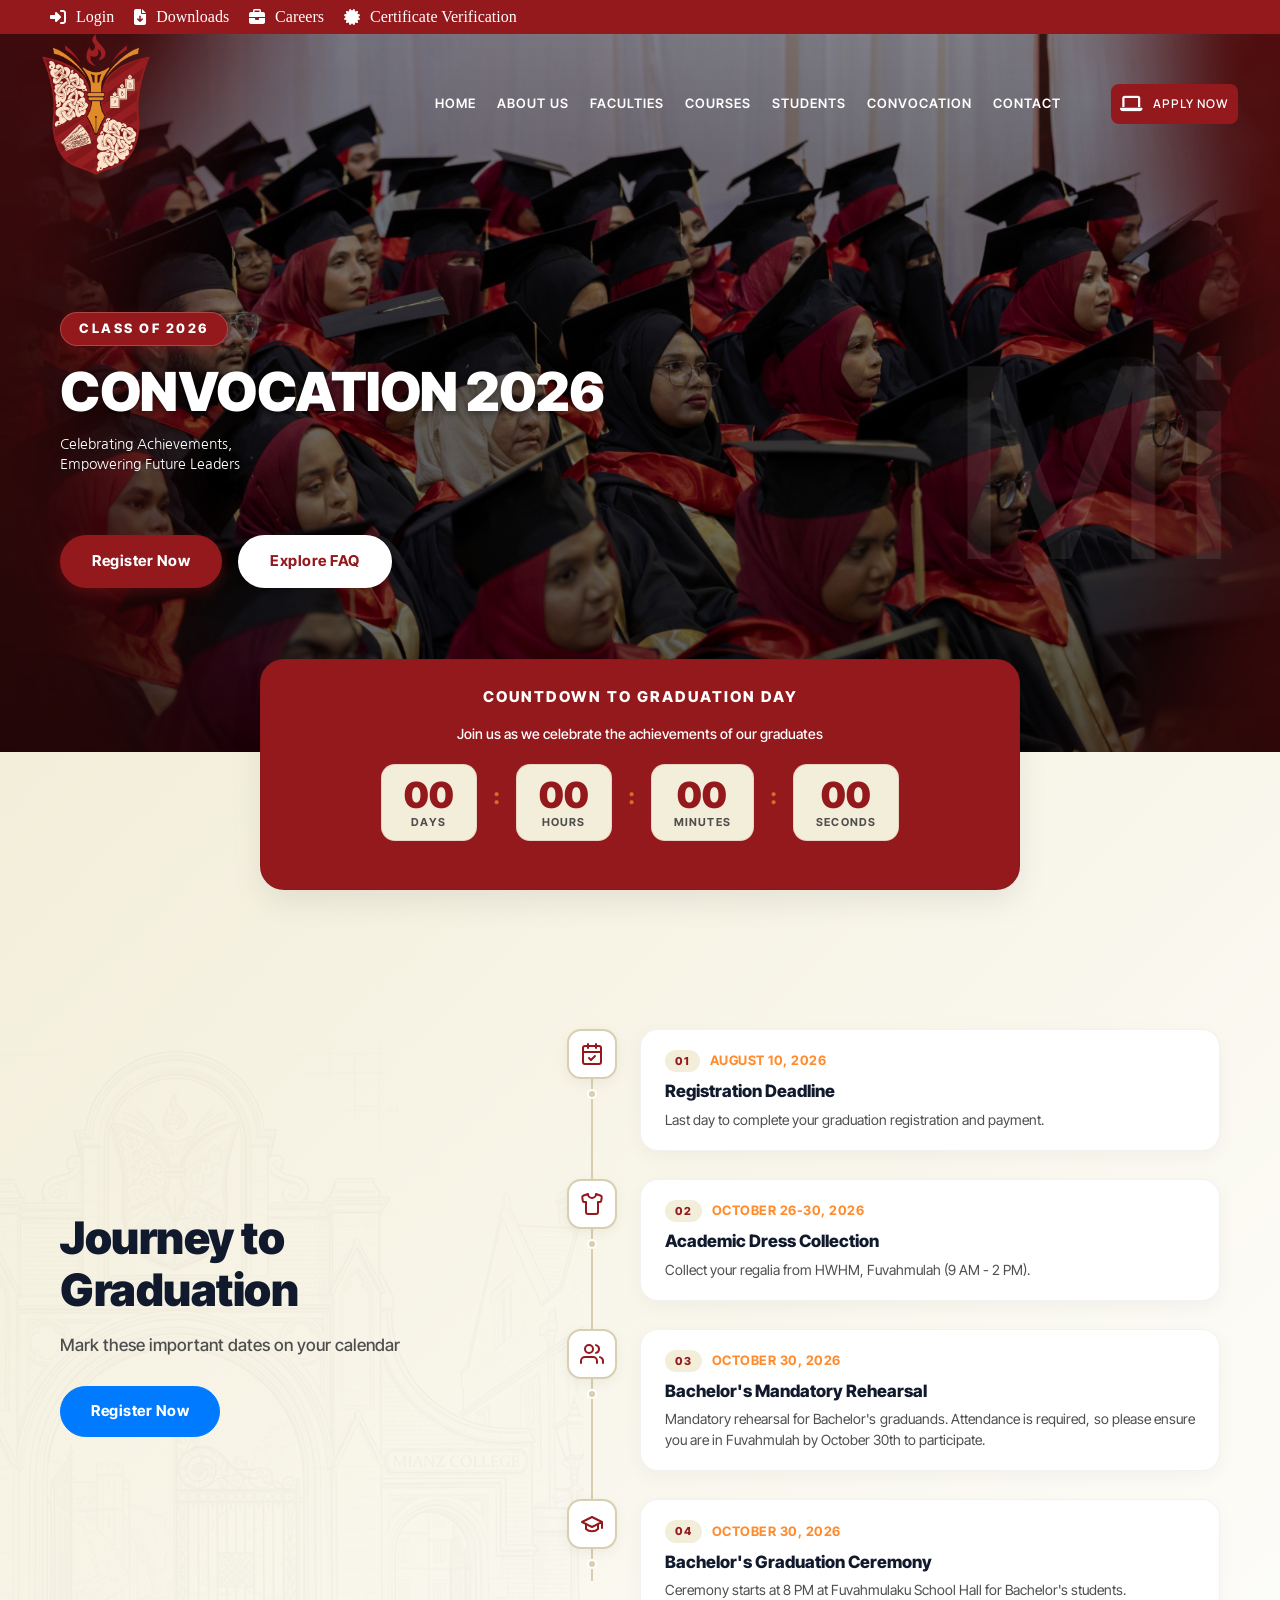
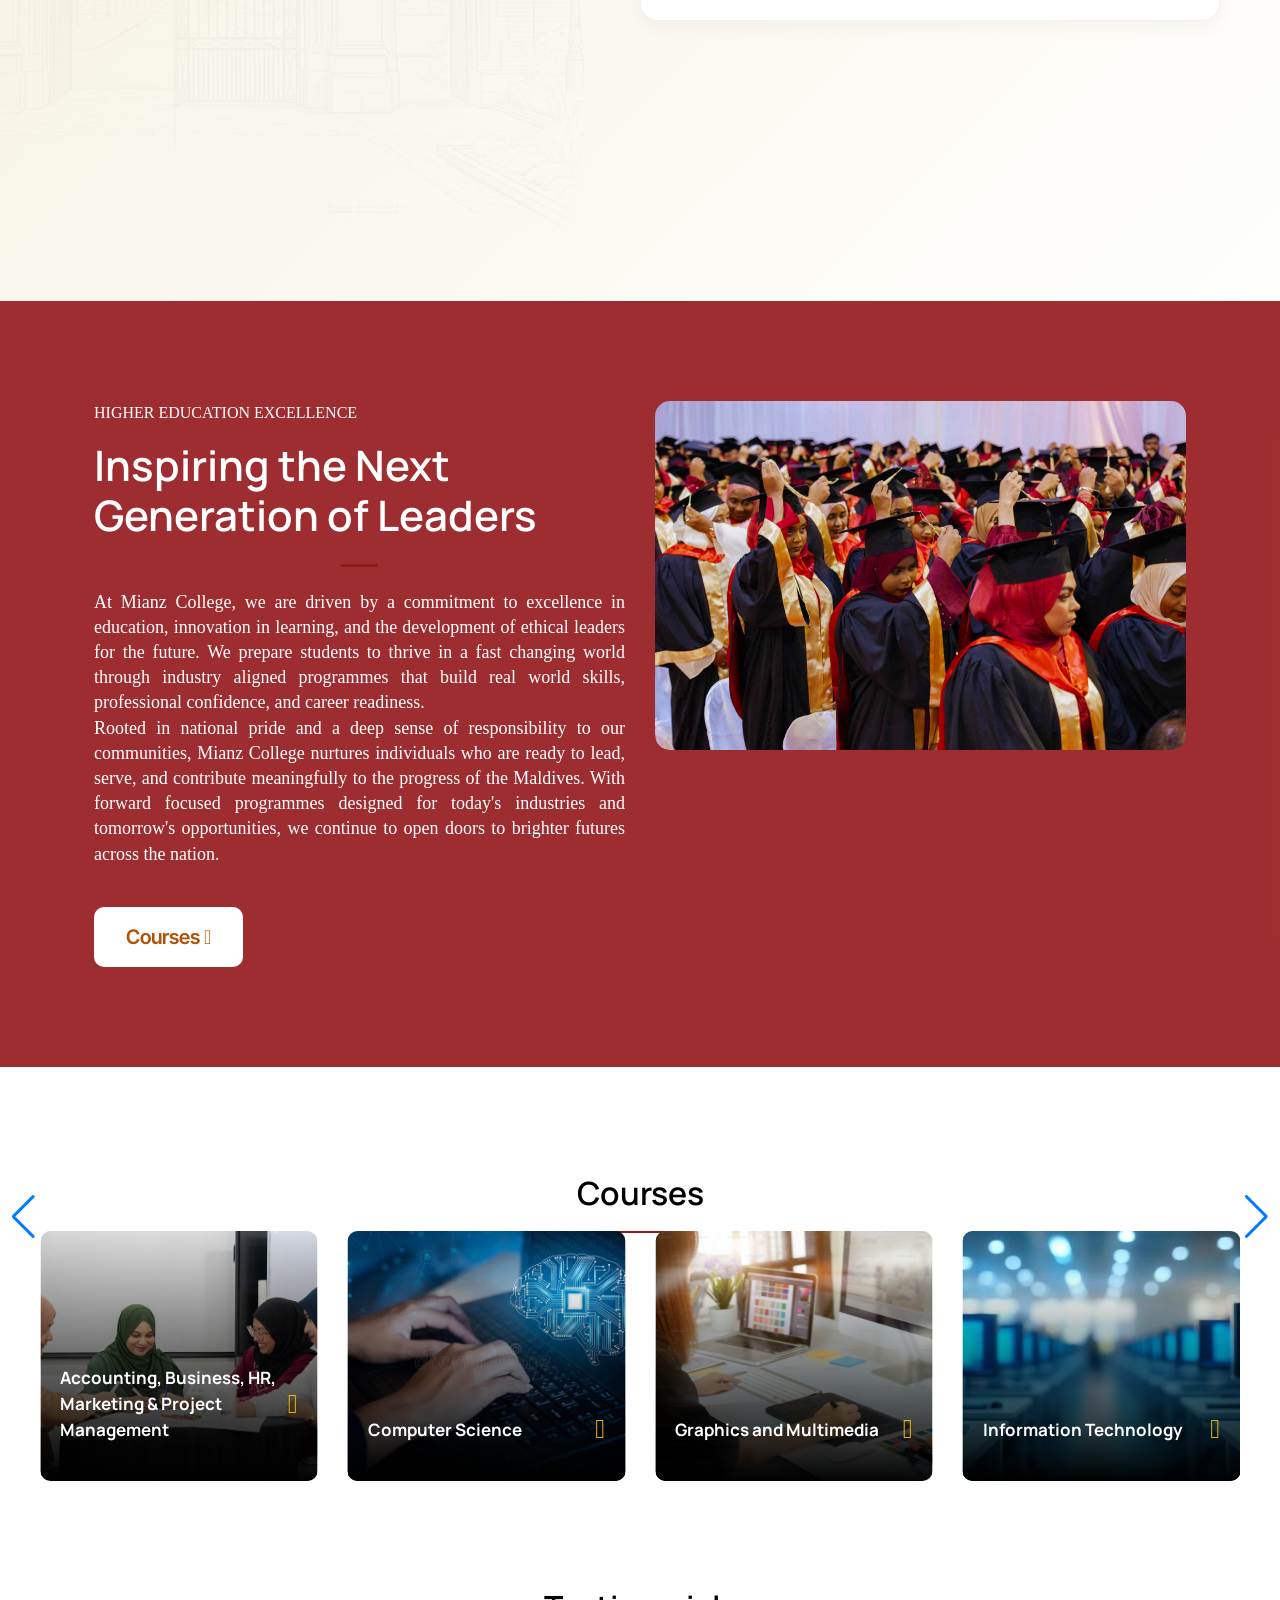
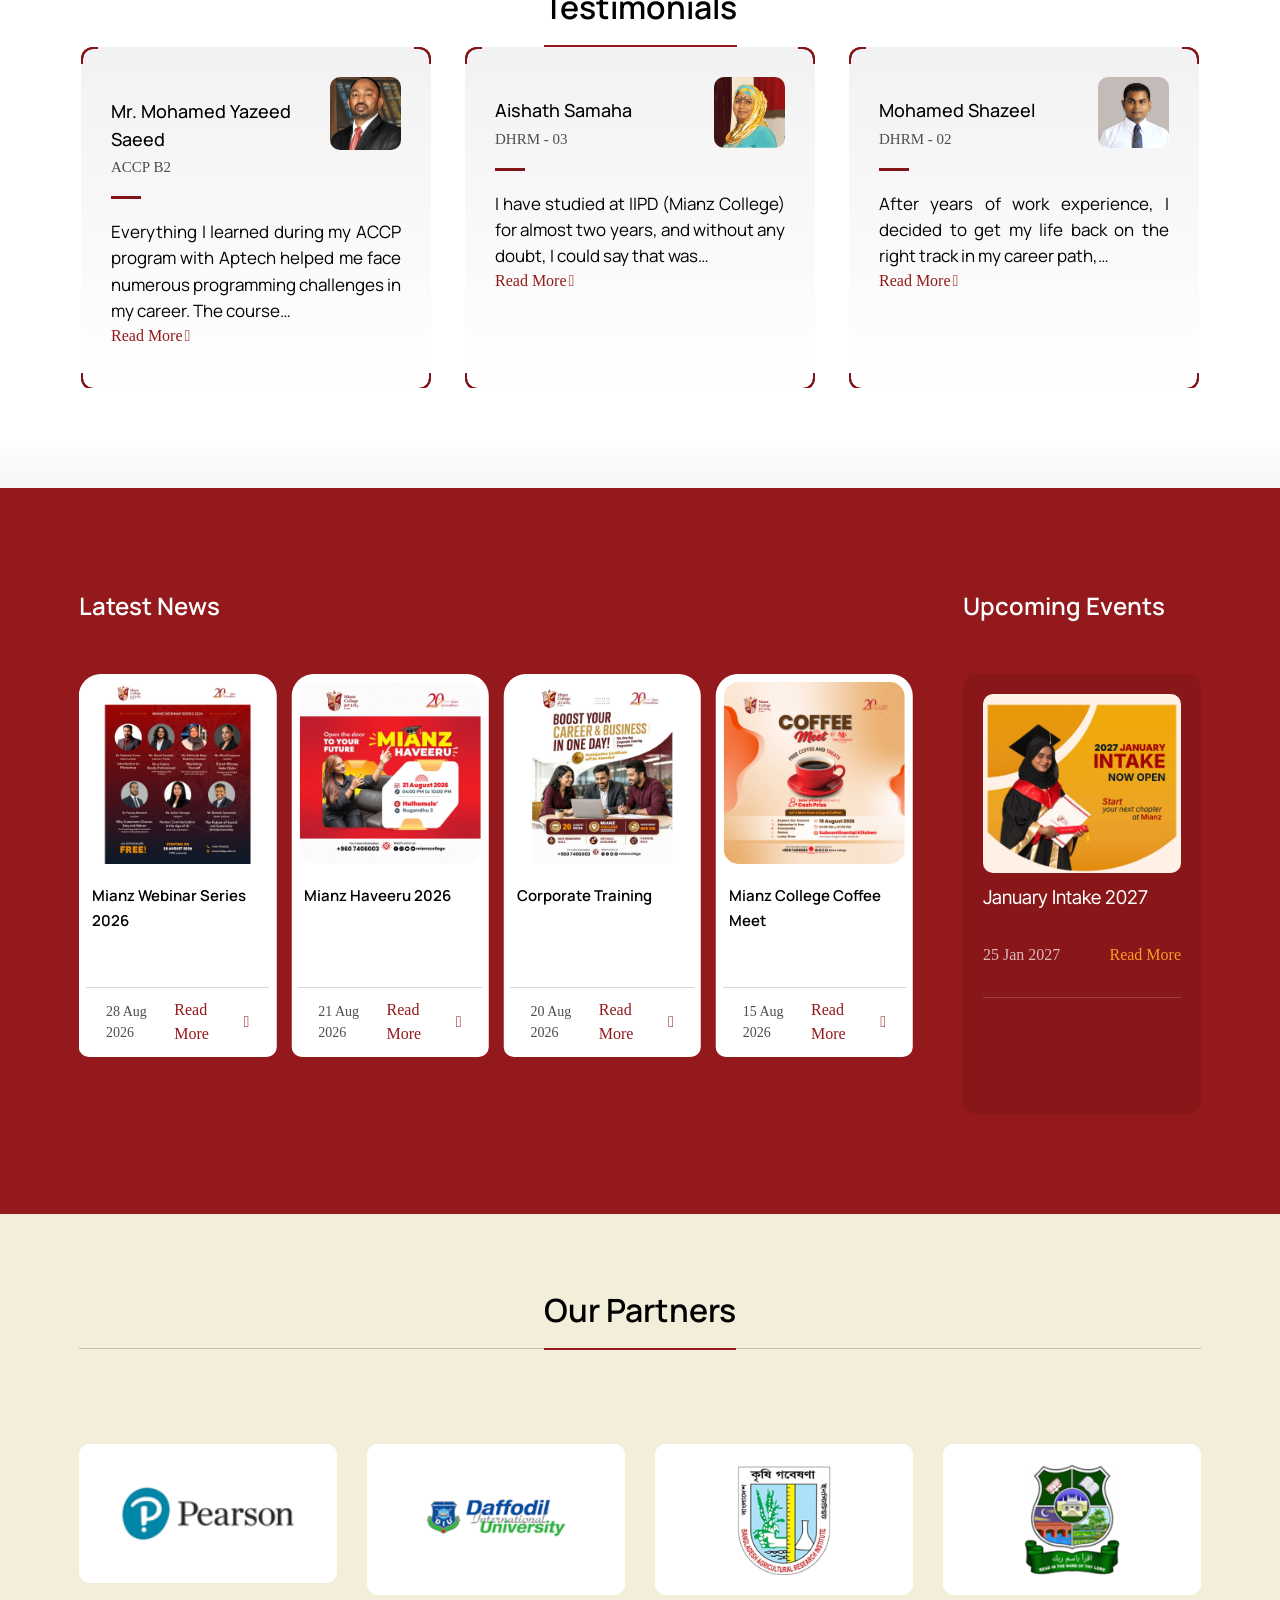
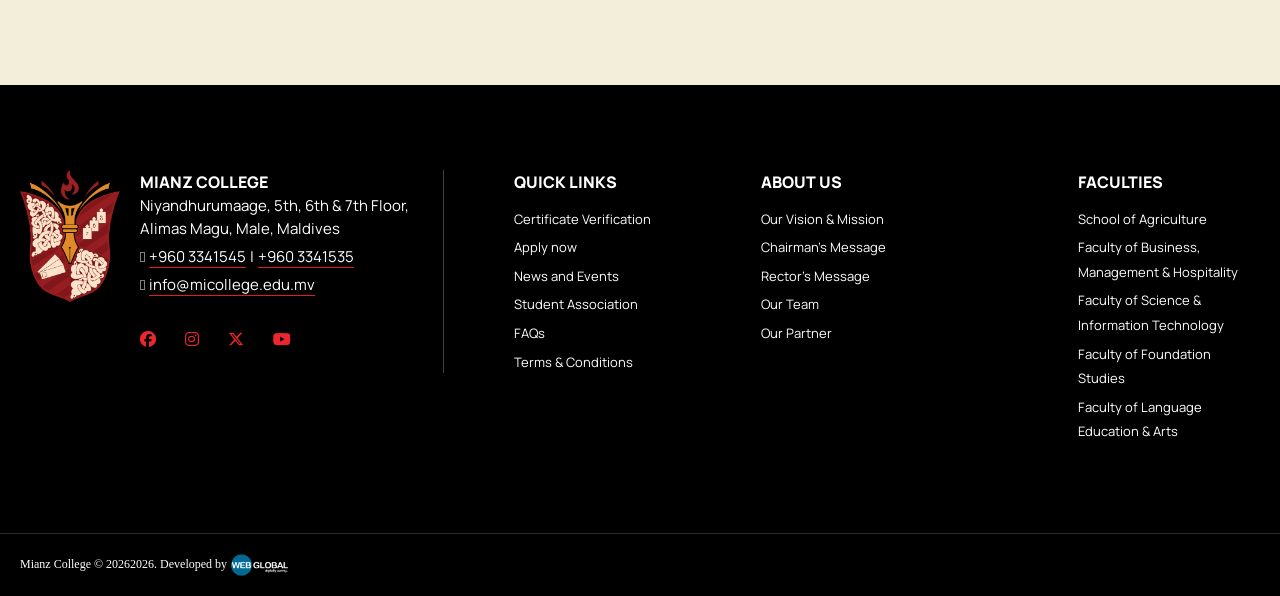
==== convocation.html @ e7e56a03 "Initial commit with convocation page and assets" ====
<!DOCTYPE html>
<html lang="en" dir="ltr">

<head>
  <meta http-equiv="Content-Type" content="text/html; charset=UTF-8">

  <meta http-equiv="X-UA-Compatible" content="IE=edge,chrome=1">
  <meta name="viewport" content="initial-scale = 1.0, user-scalable = no">
  <meta name="apple-mobile-web-app-capable" content="yes">
  <meta name="description"
    content="MI College, formerly IIPD, began in 2006 and has grown into a leading institution with 17 branches, 2500+ students, and international preschool operations.">

  <meta name="keywords"
    content="MI College, Mianz International College, IIPD, Maldives education, professional development, higher education, preschools, IPC curriculum">
  <meta name="author" content="Mianz International College">

  <meta property="og:title" content="MI College - Inspiring Excellence">

  <meta property="og:type" content="website">
  <meta property="og:url" content="">
  <meta property="og:image" content="https://mianzcollege.edu.mv/en/assets/images/Icon.png">
  <meta property="og:description"
    content="MI College, formerly known as IIPD, embarked on its journey on July 20, 2006, with the motto | Inspiring Excellence.">
  <title>Mianz College – Inspiring Excellence Since 2006</title>


  <link rel="shortcut icon" href="https://mianzcollege.edu.mv/en/assets/images/tab_icon.png" type="image/x-icon">
  <link rel="icon" href="https://mianzcollege.edu.mv/en/assets/images/tab_icon.png" type="image/x-icon">

  <link rel="stylesheet" href="assets/css/bootstrap.min.css">
  <link rel="stylesheet" href="assets/css/jquery.fancybox.min.css">
  <link rel="stylesheet" href="assets/css/swiper-bundle.min.css">
  <link rel="stylesheet" href="assets/css/lgx6ubb.css">
  <link rel="stylesheet" href="assets/css/styles.css" type="text/css">
  <link rel="stylesheet" href="assets/css/style.css" type="text/css">
  <link rel="stylesheet" href="assets/css/animate.min.css">
  <link rel="stylesheet" href="assets/css/swiper-bundle-1.min.css">
  <link rel="stylesheet" href="assets/css/all.min.css">
  <link rel="stylesheet" href="assets/css/font-awesome.min.css">
  <link rel="stylesheet" href="assets/css/locomotive-scroll.min.css">


  <link rel="stylesheet" type="text/css" href="assets/css/phosphor.css">
  <link rel="stylesheet" type="text/css" href="assets/css/phosphor-fill.css">
  <link rel="stylesheet" href="assets/css/convocation-slider.css">
  <style></style>
</head>


<body cz-shortcut-listen="true" class="convocation-page">

  <div class="main">


    <div class="mobile-menu">
      <div class="container-mob-prt">
        <div class="wrpmn">
          <div class="logomen">
            <img src="assets/img/Logo.png" alt=" Mianz College">
          </div>


          <div class="close-items"><i class="ph ph-x"></i></div>

          <div class="wrpall-cg">
            <ul class="mob-main_nav_menu">

              <!-- Home -->
              <li class="mob-list_nav_menu">
                <a href="https://mianzcollege.edu.mv/en/" class="mob-list_nav_a">Home</a>
              </li>

              <!-- About Us -->
              <li class="mob-list_nav_menu has-dropdown">
                <a href="https://mianzcollege.edu.mv/en/#" class="mob-list_nav_a">About Us <span
                    class="arrow">+</span></a>
                <ul class="mob-submenu">
                  <li><a href="https://mianzcollege.edu.mv/en/vison-mission">Our Vision &amp; Mission</a></li>
                  <li><a href="https://mianzcollege.edu.mv/en/chairman-message">Chairman's Message</a></li>
                  <li><a href="https://mianzcollege.edu.mv/en/rector-message">Rector's Message</a></li>
                  <li><a href="https://mianzcollege.edu.mv/en/teams">Our Team</a></li>
                  <li><a href="https://mianzcollege.edu.mv/en/our-partners">Our Partners</a></li>
                  <!--<li><a href="https://mianzcollege.edu.mv/en/expansion">Expansions</a></li>-->
                </ul>
              </li>

              <!-- Faculties -->
              <li class="mob-list_nav_menu has-dropdown">
                <a href="https://mianzcollege.edu.mv/en/#" class="mob-list_nav_a">Faculties <span
                    class="arrow">+</span></a>

                <ul class="mob-submenu">

                  <li>
                    <a href="https://mianzcollege.edu.mv/en/faculty/faculty-of-business-management-hospitality">
                      Faculty of Business, Management &amp; Hospitality </a>
                  </li>
                  <li>
                    <a href="https://mianzcollege.edu.mv/en/faculty/faculty-of-science-information-technology">
                      Faculty of Science &amp; Information Technology </a>
                  </li>
                  <li>
                    <a href="https://mianzcollege.edu.mv/en/faculty/faculty-of-foundation-studies">
                      Faculty of Foundation Studies </a>
                  </li>
                  <li>
                    <a href="https://mianzcollege.edu.mv/en/faculty/faculty-of-language-education-arts">
                      Faculty of Language Education &amp; Arts </a>
                  </li>
                  <li><a href="https://mianzcollege.edu.mv/en/school-of-agriculture">School of Agriculture</a></li>
                </ul>
              </li>

              <!-- Courses -->
              <li class="mob-list_nav_menu has-dropdown">
                <a href="https://mianzcollege.edu.mv/en/#" class="mob-list_nav_a">Courses <span
                    class="arrow">+</span></a>
                <ul class="mob-submenu">
                  <li>
                    <a href="https://mianzcollege.edu.mv/en/course/upp-foundation">
                      UPP &amp; Foundation </a>
                  </li>
                  <li>
                    <a href="https://mianzcollege.edu.mv/en/course/accounting-business-hr-marketing-project">
                      Accounting, Business, HR, Marketing &amp; Project Management </a>
                  </li>
                  <li>
                    <a href="https://mianzcollege.edu.mv/en/course/computer-science">
                      Computer Science </a>
                  </li>
                  <li>
                    <a href="https://mianzcollege.edu.mv/en/course/graphics-and-multimedia">
                      Graphics and Multimedia </a>
                  </li>
                  <li>
                    <a href="https://mianzcollege.edu.mv/en/course/information-technology">
                      Information Technology </a>
                  </li>
                  <li>
                    <a href="https://mianzcollege.edu.mv/en/course/robotics-automation">
                      Robotics &amp; Automation </a>
                  </li>
                  <li>
                    <a href="https://mianzcollege.edu.mv/en/course/dhivehi-beysverikan">
                      Dhivehi Beysverikan </a>
                  </li>
                  <li>
                    <a href="https://mianzcollege.edu.mv/en/course/agriculture">
                      Agriculture </a>
                  </li>
                  <li>
                    <a href="https://mianzcollege.edu.mv/en/course/teaching-and-education">
                      Teaching and Education </a>
                  </li>
                  <li>
                    <a href="https://mianzcollege.edu.mv/en/course/special-education-needs">
                      Special Education Needs </a>
                  </li>
                  <li>
                    <a href="https://mianzcollege.edu.mv/en/course/early-childhood-education">
                      Early Childhood Education </a>
                  </li>
                  <li>
                    <a href="https://mianzcollege.edu.mv/en/course/public-administration">
                      Public Administration </a>
                  </li>
                </ul>
              </li>

              <!-- Students -->
              <li class="mob-list_nav_menu has-dropdown">
                <a href="https://mianzcollege.edu.mv/en/#" class="mob-list_nav_a">Students <span
                    class="arrow">+</span></a>
                <ul class="mob-submenu">
                  <li><a href="https://mianzcollege.edu.mv/en/students-association">Student Association</a></li>
                  <li><a href="https://mianzcollege.edu.mv/en/testimonials">Testimonials</a></li>
                  <li><a href="https://mianzcollege.edu.mv/en/Terms-and-conditions">Terms &amp; Conditions</a></li>
                  <li><a href="https://mianzcollege.edu.mv/en/faqs">FAQs</a></li>
                </ul>
              </li>

              <!-- Convocation -->
              <li class="mob-list_nav_menu has-dropdown">
                <a href="https://mianzcollege.edu.mv/en/#" class="mob-list_nav_a">Convocation <span
                    class="arrow">+</span></a>
                <ul class="mob-submenu">
                  <li>
                    <a href="https://mianzcollege.edu.mv/en/convocations">
                      Convocation 2026 </a>
                  </li>
                  <!--<li>-->
                  <!--  <a target="_blank" href="https://ss.mianz.college/web/signup?_gl=1%2A2idlq%2A_gcl_au%2AMTA3NjQyNzE4MS4xNzY0MjQ5MDIz%2A_ga%2AM">-->
                  <!--    Application Form-->
                  <!--  </a>-->
                  <!--</li>-->
                </ul>
              </li>

              <!-- School of Agriculture -->
              <!--<li class="mob-list_nav_menu">-->
              <!--  <a href="https://mianzcollege.edu.mv/en/school-of-agriculture" class="mob-list_nav_a">-->
              <!--    School of Agriculture-->
              <!--  </a>-->
              <!--</li>-->

              <!-- Contact -->
              <li class="mob-list_nav_menu has-dropdown">
                <a href="https://mianzcollege.edu.mv/en/#" class="mob-list_nav_a">Contact <span
                    class="arrow">+</span></a>
                <ul class="mob-submenu">
                  <li><a href="https://mianzcollege.edu.mv/en/contactus">Head Office</a></li>
                  <li><a href="https://mianzcollege.edu.mv/en/our-branches">Our Branches</a></li>
                </ul>
              </li>

            </ul>
          </div>

        </div>
      </div>
    </div>



    <div class="scroll-wrapper" data-scroll-section="">

      <header>
        <div class="heighox"></div>

        <div class="container-port-xlxx">
          <div class="headertop">
            <div class="bxtpheader container-port-xlx">
              <ul class="topmenu">


                <!--<li class="submenuwrap">-->
                <!--    <a href="#"><i class="fas fa-video"></i>Virtual Campus</a>-->
                <!--</li>-->

                <li class="submenuwrap">
                  <a href="https://mianzcollege.edu.mv/en/#"><i class="fas fa-sign-in-alt"></i>Login</a>
                  <ul class="submenu">
                    <li><a href="https://ss.mianz.college/web/login">Smart School</a></li>
                    <li><a
                        href="https://moodle.micollege.edu.mv/login/index.php?_gl=1*1ultny5*_gcl_au*MTA3NjQyNzE4MS4xNzY0MjQ5MDIz*_ga*MTA0MzIwODE1MS4xNzY0MjQ5MDIz*_ga_G4T8NPR93V*czE3NjYzODE2NjgkbzYxJGcwJHQxNzY2MzgzMjIwJGo2MCRsMCRoMA..">LMS</a>
                    </li>
                    <li><a href="https://portal.research4life.org/">E-library</a></li>
                    <li><a href="https://michr.bizaxl.asia/">HRMS</a></li>
                  </ul>
                </li>

                <li class="submenuwrap">
                  <a href="https://mianzcollege.edu.mv/en/#"><i class="fas fa-file-download"></i>Downloads</a>
                  <ul class="submenu">
                    <li><a href="https://mianzcollege.edu.mv/en/downloads/Forms">Forms</a></li>
                    <li><a href="https://mianzcollege.edu.mv/en/downloads/Policies">Policies &amp; Circular</a></li>
                  </ul>
                </li>

                <li><a href="https://mianzcollege.edu.mv/en/careers"><i class="fas fa-briefcase"></i>Careers</a></li>
                <!--<li><a href="https://mianzcollege.edu.mv/en/news_events"><i class="fas fa-bullhorn"></i>News &amp; Events</a></li>-->
                <li><a href="https://ss.mianz.college/certificate/verify" target="_blank"><i
                      class="fas fa-certificate"></i>Certificate&nbsp;Verification</a></li>
              </ul>


              <div class="marqeeslide">
                <div class="marquee">
                  <div class="marquee-content">
                    <p>January 2027 Intake — Applications Now Open</p>
                    <p>Welcome to Mianz College!</p>


                  </div>
                </div>
              </div>



              <div class="social_link_panel">
                <!--<ul>-->
                <!--    <li><a href="https://www.facebook.com/MI CollagePhysiotherapySportsFitnessStudio" target="_blank;"><i class="fa-brands fa-facebook-f" aria-hidden="true"></i></a></li>-->
                <!--    <li><a href="https://www.instagram.com/MI Collage.physiotherapy/?igshid=YmMyMTA2M2Y=" target="_blank;"><i class="fa-brands fa-instagram" aria-hidden="true"></i></a></li>-->
                <!--    <li><a href="https://api.whatsapp.com/send?phone=918921639779" target="_blank;"><i class="fa-brands fa-whatsapp" aria-hidden="true"></i></a></li>-->
                <!--    <li><a href="https://g.co/kgs/9Yh2jN" target="_blank;"><i class="fa-brands fa-google" aria-hidden="true"></i></a></li>-->
                <!--</ul>-->
              </div>

            </div>
          </div>
          <div class="header_container container-port-xlx">
            <div class="header_flex">

              <div class="logo">
                <a href="https://mianzcollege.edu.mv/en/">

                  <img src="assets/img/Logo.png" alt=" Mianz College">

                </a>
              </div>

              <div class="navigation_lists">
                <div class="wrpflx">

                  <ul class="main_nav_menu">

                    <li class="list_nav_menu">
                      <a href="https://mianzcollege.edu.mv/en/" class="list_nav_a" title="Home">Home</a>
                    </li>

                    <li class="drpbp list_nav_menu">
                      <a href="https://mianzcollege.edu.mv/en/about-us" class="list_nav_a" title="About Us">About Us</a>
                      <div class="submenuox">
                        <ul class="dropdown_menu_sub">
                          <li><i class="ph ph-caret-double-right"></i><a
                              href="https://mianzcollege.edu.mv/en/vison-mission">Our Vision &amp; Mission</a></li>
                          <li><i class="ph ph-caret-double-right"></i><a
                              href="https://mianzcollege.edu.mv/en/chairman-message">Chairman's Message</a></li>
                          <li><i class="ph ph-caret-double-right"></i><a
                              href="https://mianzcollege.edu.mv/en/rector-message">Rector's Message</a></li>
                          <li><i class="ph ph-caret-double-right"></i><a href="https://mianzcollege.edu.mv/en/teams">Our
                              Team</a></li>
                          <li><i class="ph ph-caret-double-right"></i><a
                              href="https://mianzcollege.edu.mv/en/our-partners">Our Partners</a></li>
                          <!--<li><i class="ph ph-caret-double-right"></i><a href="https://mianzcollege.edu.mv/en/expansion">Expansions</a></li>-->
                        </ul>
                      </div>
                    </li>


                    <li class="drpbp list_nav_menu">
                      <a href="https://mianzcollege.edu.mv/en/#" class="list_nav_a" title="Departments">Faculties</a>
                      <div class="submenuox">
                        <ul class="dropdown_menu_sub">



                          <li>
                            <i class="ph ph-caret-double-right"></i>
                            <a href="https://mianzcollege.edu.mv/en/faculty/faculty-of-business-management-hospitality">
                              Faculty of Business, Management &amp; Hospitality </a>
                          </li>
                          <li>
                            <i class="ph ph-caret-double-right"></i>
                            <a href="https://mianzcollege.edu.mv/en/faculty/faculty-of-science-information-technology">
                              Faculty of Science &amp; Information Technology </a>
                          </li>
                          <li>
                            <i class="ph ph-caret-double-right"></i>
                            <a href="https://mianzcollege.edu.mv/en/faculty/faculty-of-foundation-studies">
                              Faculty of Foundation Studies </a>
                          </li>
                          <li>
                            <i class="ph ph-caret-double-right"></i>
                            <a href="https://mianzcollege.edu.mv/en/faculty/faculty-of-language-education-arts">
                              Faculty of Language Education &amp; Arts </a>
                          </li>
                          <li><i class="ph ph-caret-double-right"></i><a
                              href="https://mianzcollege.edu.mv/en/school-of-agriculture">School of Agriculture</a></li>

                        </ul>
                      </div>
                    </li>
                    <li class="drpbp list_nav_menu">
                      <a href="https://mianzcollege.edu.mv/en/#" class="list_nav_a" title="Courses">Courses</a>
                      <div class="submenuox">
                        <ul class="dropdown_menu_sub">
                          <li><i class="ph ph-caret-double-right"></i><a
                              href="https://mianzcollege.edu.mv/en/course/upp-foundation"> UPP &amp; Foundation</a></li>
                          <li><i class="ph ph-caret-double-right"></i><a
                              href="https://mianzcollege.edu.mv/en/course/accounting-business-hr-marketing-project">
                              Accounting, Business, HR, Marketing &amp; Project Management</a></li>
                          <li><i class="ph ph-caret-double-right"></i><a
                              href="https://mianzcollege.edu.mv/en/course/computer-science"> Computer Science</a></li>
                          <li><i class="ph ph-caret-double-right"></i><a
                              href="https://mianzcollege.edu.mv/en/course/graphics-and-multimedia"> Graphics and
                              Multimedia</a></li>
                          <li><i class="ph ph-caret-double-right"></i><a
                              href="https://mianzcollege.edu.mv/en/course/information-technology"> Information
                              Technology</a></li>
                          <li><i class="ph ph-caret-double-right"></i><a
                              href="https://mianzcollege.edu.mv/en/course/robotics-automation"> Robotics &amp;
                              Automation</a></li>
                          <li><i class="ph ph-caret-double-right"></i><a
                              href="https://mianzcollege.edu.mv/en/course/dhivehi-beysverikan"> Dhivehi Beysverikan</a>
                          </li>
                          <li><i class="ph ph-caret-double-right"></i><a
                              href="https://mianzcollege.edu.mv/en/course/agriculture"> Agriculture</a></li>
                          <li><i class="ph ph-caret-double-right"></i><a
                              href="https://mianzcollege.edu.mv/en/course/teaching-and-education"> Teaching and
                              Education</a></li>
                          <li><i class="ph ph-caret-double-right"></i><a
                              href="https://mianzcollege.edu.mv/en/course/special-education-needs"> Special Education
                              Needs</a></li>
                          <li><i class="ph ph-caret-double-right"></i><a
                              href="https://mianzcollege.edu.mv/en/course/early-childhood-education"> Early Childhood
                              Education</a></li>
                          <li><i class="ph ph-caret-double-right"></i><a
                              href="https://mianzcollege.edu.mv/en/course/public-administration"> Public
                              Administration</a></li>
                        </ul>
                      </div>
                    </li>

                    <li class="drpbp list_nav_menu">
                      <a href="https://mianzcollege.edu.mv/en/#" class="list_nav_a" title="Students">Students</a>
                      <div class="submenuox">
                        <ul class="dropdown_menu_sub">
                          <li><i class="ph ph-caret-double-right"></i><a
                              href="https://mianzcollege.edu.mv/en/students-association">Student Association</a></li>
                          <li><i class="ph ph-caret-double-right"></i><a
                              href="https://mianzcollege.edu.mv/en/testimonials">Testimonials</a></li>
                          <li><i class="ph ph-caret-double-right"></i><a
                              href="https://mianzcollege.edu.mv/en/Terms-and-conditions">Terms &amp; Conditions</a></li>
                          <li><i class="ph ph-caret-double-right"></i><a
                              href="https://mianzcollege.edu.mv/en/faqs">FAQs</a></li>
                        </ul>
                      </div>
                    </li>

                    <li class="drpbp list_nav_menu">
                      <a href="https://mianzcollege.edu.mv/en/#" class="list_nav_a" title="Convocation">Convocation</a>
                      <div class="submenuox">
                        <ul class="dropdown_menu_sub">
                          <li>
                            <i class="ph ph-caret-double-right"></i>
                            <a href="https://mianzcollege.edu.mv/en/convocations">
                              Convocation 2026 </a>
                          </li>
                          <!--
              <li>
                 <i class="ph ph-caret-double-right"></i>
                 <a target="_blank" href="https://ss.mianz.college/web/signup?_gl=1%2A2idlq%2A_gcl_au%2AMTA3NjQyNzE4MS4xNzY0MjQ5MDIz%2A_ga%2AM">
                    Application Form a
                </a>
            </li>
-->
                        </ul>
                      </div>
                    </li>




                    <li class="drpbp list_nav_menu">
                      <a href="https://mianzcollege.edu.mv/en/#" class="list_nav_a" title="Contact">Contact</a>
                      <div class="submenuox">
                        <ul class="dropdown_menu_sub">
                          <li><i class="ph ph-caret-double-right"></i><a
                              href="https://mianzcollege.edu.mv/en/contactus">Head Office</a></li>
                          <li><i class="ph ph-caret-double-right"></i><a
                              href="https://mianzcollege.edu.mv/en/our-branches">Our Branches</a></li>
                        </ul>
                      </div>
                    </li>

                  </ul>


                </div>

                <div class="chat_flex_box">



                  <a target="_blank" href="https://ss.mianz.college/web/signup" class="chat_box">
                    <i class="fas fa-laptop"></i><span>Apply Now</span>
                  </a>






                  <!-- <div class="lang-dropdown" id="langDropdown"> -->
                  <!-- <div class="lang-selected" id="selectedLang">English</div> -->
                  <!--  <div class="lang-options"> -->
                  <!-- <div data-lang="en"><img src="https://mianzcollege.edu.mv/en/assets/images/united-kingdom-flag-icon.png" alt="">English</div> -->
                  <!-- <div data-lang="ml"><img src="https://mianzcollege.edu.mv/en/assets/images/maldives-flag-icon.png" alt="">ދިވެހި</div> -->
                </div>
              </div>

              <div class="ham">
                <span></span>
                <span></span>
                <span></span>
              </div>
            </div>
          </div>

        </div>

      </header>
    </div>

  </div>

  <div class="wrpabd convocation-slider">
    <div class="bx">
      <div class="banner-section-box">
        <div class="bannerbgvid">
          <div
            class="swiper-container swiperbanner swiper-container-fade swiper-container-initialized swiper-container-horizontal swiper-container-pointer-events">
            <div class="swiper-wrapper" id="swiper-wrapper-69d193eca133c5a7" aria-live="off"
              style="transition-duration: 2000ms;">
              <div class="swiper-slide swiper-slide-duplicate swiper-slide-next swiper-slide-duplicate-prev"
                data-swiper-slide-index="2" role="group" aria-label="3 / 3"
                style="width: 1351px; opacity: 1; transform: translate3d(0px, 0px, 0px); transition-duration: 2000ms;">
                <div class="bannersld">
                  <img src="assets/img/e1c4d35588c9e688195f4c26cfcfae52.jpg" alt="Banner Image">
                </div>
              </div>

              <div class="swiper-slide swiper-slide-duplicate-active" data-swiper-slide-index="0" role="group"
                aria-label="1 / 3"
                style="width: 1351px; opacity: 1; transform: translate3d(-1351px, 0px, 0px); transition-duration: 2000ms;">
                <div class="bannersld">
                  <img src="assets/img/b87ff8b3abfb338ca47a2e0cea5fba04.jpg" alt="Banner Image">
                </div>
              </div>
              <div class="swiper-slide" data-swiper-slide-index="1" role="group" aria-label="2 / 3"
                style="width: 1351px; opacity: 1; transform: translate3d(-2702px, 0px, 0px); transition-duration: 2000ms;">
                <div class="bannersld">
                  <img src="assets/img/939104682f14a5bd66e85f9171d57264.jpg" alt="Banner Image">
                </div>
              </div>
              <div class="swiper-slide swiper-slide-prev swiper-slide-duplicate-next" data-swiper-slide-index="2"
                role="group" aria-label="3 / 3"
                style="width: 1351px; opacity: 1; transform: translate3d(-4053px, 0px, 0px); transition-duration: 2000ms;">
                <div class="bannersld">
                  <img src="assets/img/e1c4d35588c9e688195f4c26cfcfae52.jpg" alt="Banner Image">
                </div>
              </div>

              <div class="swiper-slide swiper-slide-duplicate swiper-slide-active" data-swiper-slide-index="0"
                role="group" aria-label="1 / 3"
                style="width: 1351px; opacity: 1; transform: translate3d(-5404px, 0px, 0px); transition-duration: 2000ms;">
                <div class="bannersld">
                  <img src="assets/img/b87ff8b3abfb338ca47a2e0cea5fba04.jpg" alt="Banner Image">
                </div>
              </div>
            </div> <!-- swiper-wrapper -->
            <span class="swiper-notification" aria-live="assertive" aria-atomic="true"></span>
          </div> <!-- swiper-container -->
        </div> <!-- bannerbgvid -->
      </div> <!-- banner-section-box -->

      <div class="capdtbg">
        <div class="container-port-xl">
          <div class="miop">Mi</div>
          <div class="banner-parent">
            <div class="row">
              <div class="col-lg-12 col-md-12 centeral">
                <div class="banner-content-xc">
                  <span class="slider-subheading">CLASS OF 2026</span>
                  <h1 class="slider-title">CONVOCATION 2026</h1>
                  <p class="slider-description">
                    Celebrating Achievements,<br>
                    Empowering Future Leaders
                  </p>
                  <div class="slider-buttons">
                    <a href="#" class="btn btn-primary">Register Now</a>
                    <a href="#" class="btn btn-secondary">Explore FAQ</a>
                  </div>
                </div>
              </div>

            </div> <!-- row -->
          </div> <!-- banner-parent -->
        </div> <!-- container-port-xl -->
      </div> <!-- capdtbg -->

      <div class="field">
        <div class="mouse"></div>
        <span>Scroll</span>
      </div>

    </div> <!-- bx -->
  </div> <!-- wrpabd -->

  <!-- Countdown to Graduation Day Section -->
  <section class="convocation-countdown-section">
    <div class="container-port-xl">
      <div class="convocation-countdown-wrapper">
        <div class="convocation-countdown">
          <h3 class="countdown-heading">COUNTDOWN TO GRADUATION DAY</h3>
          <p class="countdown-description">
            Join us as we celebrate the achievements of our graduates
          </p>

          <div class="countdown-items">
            <div class="countdown-item">
              <span class="countdown-number" id="countdown-days">00</span>
              <span class="countdown-label">DAYS</span>
            </div>
            <div class="countdown-separator">:</div>
            <div class="countdown-item">
              <span class="countdown-number" id="countdown-hours">00</span>
              <span class="countdown-label">HOURS</span>
            </div>
            <div class="countdown-separator">:</div>
            <div class="countdown-item">
              <span class="countdown-number" id="countdown-minutes">00</span>
              <span class="countdown-label">MINUTES</span>
            </div>
            <div class="countdown-separator">:</div>
            <div class="countdown-item">
              <span class="countdown-number" id="countdown-seconds">00</span>
              <span class="countdown-label">SECONDS</span>
            </div>
          </div>

        </div>
      </div>
    </div>
  </section>

  <div class="submain">

    <!-- About Section / Journey to Graduation Timeline -->
    <div class="convocation-about-section">
      <div class="container-port-xl">
        <div class="row align-items-center">
          <!-- Left Side: Vertically Centered Content -->
          <div class="col-lg-5 col-md-12">
            <div class="about-timeline-intro">
              <h2 class="about-timeline-title">Journey to Graduation</h2>
              <p class="about-timeline-desc">Mark these important dates on your calendar</p>
              <div class="about-timeline-cta">
                <a href="#register" class="btn btn-primary">Register Now</a>
              </div>
            </div>
          </div>

          <!-- Right Side: Vertical Timeline -->
          <div class="col-lg-7 col-md-12">
            <div class="convocation-timeline">
              <div class="timeline-track-line"></div>

              <!-- Item 01 -->
              <div class="timeline-item">
                <div class="timeline-node">
                  <div class="timeline-icon-box">
                    <svg class="timeline-svg" viewBox="0 0 24 24" fill="none" stroke="currentColor" stroke-width="2" stroke-linecap="round" stroke-linejoin="round">
                      <rect x="3" y="4" width="18" height="18" rx="2" ry="2"></rect>
                      <line x1="16" y1="2" x2="16" y2="6"></line>
                      <line x1="8" y1="2" x2="8" y2="6"></line>
                      <line x1="3" y1="10" x2="21" y2="10"></line>
                      <polyline points="9 16 11 18 15 14"></polyline>
                    </svg>
                  </div>
                  <div class="timeline-dot"></div>
                </div>
                <div class="timeline-content">
                  <div class="timeline-meta">
                    <span class="timeline-badge">01</span>
                    <span class="timeline-date">August 10, 2026</span>
                  </div>
                  <h3 class="timeline-heading">Registration Deadline</h3>
                  <p class="timeline-text">Last day to complete your graduation registration and payment.</p>
                </div>
              </div>

              <!-- Item 02 -->
              <div class="timeline-item">
                <div class="timeline-node">
                  <div class="timeline-icon-box">
                    <svg class="timeline-svg" viewBox="0 0 24 24" fill="none" stroke="currentColor" stroke-width="2" stroke-linecap="round" stroke-linejoin="round">
                      <path d="M20.38 3.46 16 2a4 4 0 0 1-8 0L3.62 3.46a2 2 0 0 0-1.34 2.23l.58 3.47a1 1 0 0 0 .99.84H6v10c0 1.1.9 2 2 2h8a2 2 0 0 0 2-2V10h2.15a1 1 0 0 0 .99-.84l.58-3.47a2 2 0 0 0-1.34-2.23z"></path>
                    </svg>
                  </div>
                  <div class="timeline-dot"></div>
                </div>
                <div class="timeline-content">
                  <div class="timeline-meta">
                    <span class="timeline-badge">02</span>
                    <span class="timeline-date">October 26-30, 2026</span>
                  </div>
                  <h3 class="timeline-heading">Academic Dress Collection</h3>
                  <p class="timeline-text">Collect your regalia from HWHM, Fuvahmulah (9 AM - 2 PM).</p>
                </div>
              </div>

              <!-- Item 03 -->
              <div class="timeline-item">
                <div class="timeline-node">
                  <div class="timeline-icon-box">
                    <svg class="timeline-svg" viewBox="0 0 24 24" fill="none" stroke="currentColor" stroke-width="2" stroke-linecap="round" stroke-linejoin="round">
                      <path d="M17 21v-2a4 4 0 0 0-4-4H5a4 4 0 0 0-4 4v2"></path>
                      <circle cx="9" cy="7" r="4"></circle>
                      <path d="M23 21v-2a4 4 0 0 0-3-3.87"></path>
                      <path d="M16 3.13a4 4 0 0 1 0 7.75"></path>
                    </svg>
                  </div>
                  <div class="timeline-dot"></div>
                </div>
                <div class="timeline-content">
                  <div class="timeline-meta">
                    <span class="timeline-badge">03</span>
                    <span class="timeline-date">October 30, 2026</span>
                  </div>
                  <h3 class="timeline-heading">Bachelor's Mandatory Rehearsal</h3>
                  <p class="timeline-text">Mandatory rehearsal for Bachelor's graduands. Attendance is required, so please ensure you are in Fuvahmulah by October 30th to participate.</p>
                </div>
              </div>

              <!-- Item 04 -->
              <div class="timeline-item">
                <div class="timeline-node">
                  <div class="timeline-icon-box">
                    <svg class="timeline-svg" viewBox="0 0 24 24" fill="none" stroke="currentColor" stroke-width="2" stroke-linecap="round" stroke-linejoin="round">
                      <path d="M22 10v6M2 10l10-5 10 5-10 5z"></path>
                      <path d="M6 12v5c3 3 9 3 12 0v-5"></path>
                    </svg>
                  </div>
                  <div class="timeline-dot"></div>
                </div>
                <div class="timeline-content">
                  <div class="timeline-meta">
                    <span class="timeline-badge">04</span>
                    <span class="timeline-date">October 30, 2026</span>
                  </div>
                  <h3 class="timeline-heading">Bachelor's Graduation Ceremony</h3>
                  <p class="timeline-text">Ceremony starts at 8 PM at Fuvahmulaku School Hall for Bachelor's students.</p>
                </div>
              </div>

            </div>
          </div>
        </div>
      </div>
    </div>

    <!-- S Section -->
    <div class="s_section">
      <div class="container-port-xl">
        <div class="bxwrpbg">
          <div class="row row-vdeq">

            <div class="col-lg-6">
              <div class="bxpfc">
                <span>Higher Education Excellence</span>
                <h3>Inspiring the Next Generation of Leaders</h3>
                <div class="lineev"></div>
                <p>At Mianz College, we are driven by a commitment to excellence in education, innovation in learning,
                  and the development of ethical leaders for the future. We prepare students to thrive in a fast
                  changing world through industry aligned programmes that build real world skills, professional
                  confidence, and career readiness.<br>
                  Rooted in national pride and a deep sense of responsibility to our communities, Mianz College nurtures
                  individuals who are ready to lead, serve, and contribute meaningfully to the progress of the Maldives.
                  With forward focused programmes designed for today's industries and tomorrow's opportunities, we
                  continue to open doors to brighter futures across the nation.<br>
                </p>
                <a href="https://mianzcollege.edu.mv/en/courses-list">Courses <i class="ph ph-caret-right"></i></a>
              </div>
            </div>

            <div class="col-lg-6">
              <div class="blgob">
                <img src="assets/img/5f068f55d04204160c628f4ab96339eb.jpg" alt="">
              </div>
            </div>

          </div>
        </div>
      </div>
    </div>
    <!-- Categories Slider -->
    <div class="courses-slider">
      <div class="container-port-xl">
        <div class="headernew2">Courses</div>
      </div>

      <div class="container-crs">
        <div
          class="swiper-container crsslider swiper-container-initialized swiper-container-horizontal swiper-container-pointer-events">
          <div class="swiper-wrapper" id="swiper-wrapper-481efeff622471b2" aria-live="off"
            style="transform: translate3d(-2927.25px, 0px, 0px); transition-duration: 2000ms;">
            <div class="swiper-slide swiper-slide-duplicate swiper-slide-duplicate-next" data-swiper-slide-index="6"
              role="group" aria-label="7 / 10" style="width: 295.25px; margin-right: 30px;"><a
                href="https://mianzcollege.edu.mv/en/course/dhivehi-beysverikan">
              </a>
              <div class="crsbx"><a href="https://mianzcollege.edu.mv/en/course/dhivehi-beysverikan">

                  <img src="assets/img/236f48627756868de572c6f0c64961e0.jpg" alt="Dhivehi Beysverikan">

                </a>
                <div class="crsb"><a href="https://mianzcollege.edu.mv/en/course/dhivehi-beysverikan">
                    <h3>Dhivehi Beysverikan</h3>

                  </a><a href="https://mianzcollege.edu.mv/en/course/dhivehi-beysverikan">
                    <i class="ph ph-arrow-right"></i>
                  </a>

                </div>
              </div>
            </div>
            <div class="swiper-slide swiper-slide-duplicate" data-swiper-slide-index="7" role="group"
              aria-label="8 / 10" style="width: 295.25px; margin-right: 30px;"><a
                href="https://mianzcollege.edu.mv/en/course/agriculture">
              </a>
              <div class="crsbx"><a href="https://mianzcollege.edu.mv/en/course/agriculture">

                  <img src="assets/img/1767602500_agriculture-student1.jpg" alt="Agriculture">

                </a>
                <div class="crsb"><a href="https://mianzcollege.edu.mv/en/course/agriculture">
                    <h3>Agriculture</h3>

                  </a><a href="https://mianzcollege.edu.mv/en/course/agriculture">
                    <i class="ph ph-arrow-right"></i>
                  </a>

                </div>
              </div>
            </div>
            <div class="swiper-slide swiper-slide-duplicate" data-swiper-slide-index="8" role="group"
              aria-label="9 / 10" style="width: 295.25px; margin-right: 30px;"><a
                href="https://mianzcollege.edu.mv/en/course/teaching-and-education">
              </a>
              <div class="crsbx"><a href="https://mianzcollege.edu.mv/en/course/teaching-and-education">

                  <img src="assets/img/451ef53af9bb73f6c7765fe372347eba.jpg" alt="Teaching and Education">

                </a>
                <div class="crsb"><a href="https://mianzcollege.edu.mv/en/course/teaching-and-education">
                    <h3>Teaching and Education</h3>

                  </a><a href="https://mianzcollege.edu.mv/en/course/teaching-and-education">
                    <i class="ph ph-arrow-right"></i>
                  </a>

                </div>
              </div>
            </div>
            <div class="swiper-slide swiper-slide-duplicate" data-swiper-slide-index="9" role="group"
              aria-label="10 / 10" style="width: 295.25px; margin-right: 30px;"><a
                href="https://mianzcollege.edu.mv/en/course/special-education-needs">
              </a>
              <div class="crsbx"><a href="https://mianzcollege.edu.mv/en/course/special-education-needs">

                  <img src="assets/img/0aea82e47b95e4b028e58bc7c5ab42a3.jpg" alt="Special Education Needs">

                </a>
                <div class="crsb"><a href="https://mianzcollege.edu.mv/en/course/special-education-needs">
                    <h3>Special Education Needs</h3>

                  </a><a href="https://mianzcollege.edu.mv/en/course/special-education-needs">
                    <i class="ph ph-arrow-right"></i>
                  </a>

                </div>
              </div>
            </div>

            <a href="https://mianzcollege.edu.mv/en/course/upp-foundation">
            </a>
            <div class="swiper-slide" data-swiper-slide-index="0" role="group" aria-label="1 / 10"
              style="width: 295.25px; margin-right: 30px;"><a
                href="https://mianzcollege.edu.mv/en/course/upp-foundation">
              </a>
              <div class="crsbx"><a href="https://mianzcollege.edu.mv/en/course/upp-foundation">

                  <img src="assets/img/7c92833a52cf5d4a2c3ef4dd2cbfbb18.jpg" alt="UPP &amp; Foundation">

                </a>
                <div class="crsb"><a href="https://mianzcollege.edu.mv/en/course/upp-foundation">
                    <h3>UPP &amp; Foundation</h3>

                  </a><a href="https://mianzcollege.edu.mv/en/course/upp-foundation">
                    <i class="ph ph-arrow-right"></i>
                  </a>

                </div>
              </div>
            </div>
            <a href="https://mianzcollege.edu.mv/en/course/accounting-business-hr-marketing-project">
            </a>
            <div class="swiper-slide" data-swiper-slide-index="1" role="group" aria-label="2 / 10"
              style="width: 295.25px; margin-right: 30px;"><a
                href="https://mianzcollege.edu.mv/en/course/accounting-business-hr-marketing-project">
              </a>
              <div class="crsbx"><a
                  href="https://mianzcollege.edu.mv/en/course/accounting-business-hr-marketing-project">

                  <img src="assets/img/e6de64d1ca174f325e0754d887138b31.jpg"
                    alt="Accounting, Business, HR, Marketing &amp; Project Management">

                </a>
                <div class="crsb"><a
                    href="https://mianzcollege.edu.mv/en/course/accounting-business-hr-marketing-project">
                    <h3>Accounting, Business, HR, Marketing &amp; Project Management</h3>

                  </a><a href="https://mianzcollege.edu.mv/en/course/accounting-business-hr-marketing-project">
                    <i class="ph ph-arrow-right"></i>
                  </a>

                </div>
              </div>
            </div>
            <a href="https://mianzcollege.edu.mv/en/course/computer-science">
            </a>
            <div class="swiper-slide" data-swiper-slide-index="2" role="group" aria-label="3 / 10"
              style="width: 295.25px; margin-right: 30px;"><a
                href="https://mianzcollege.edu.mv/en/course/computer-science">
              </a>
              <div class="crsbx"><a href="https://mianzcollege.edu.mv/en/course/computer-science">

                  <img
                    src="assets/img/1767602133_concept-thinking-background-brain-cpu-mind-series-technology-symbols-subject-computer-science-artificial-concept-117062986.webp"
                    alt="Computer Science">

                </a>
                <div class="crsb"><a href="https://mianzcollege.edu.mv/en/course/computer-science">
                    <h3>Computer Science</h3>

                  </a><a href="https://mianzcollege.edu.mv/en/course/computer-science">
                    <i class="ph ph-arrow-right"></i>
                  </a>

                </div>
              </div>
            </div>
            <a href="https://mianzcollege.edu.mv/en/course/graphics-and-multimedia">
            </a>
            <div class="swiper-slide" data-swiper-slide-index="3" role="group" aria-label="4 / 10"
              style="width: 295.25px; margin-right: 30px;"><a
                href="https://mianzcollege.edu.mv/en/course/graphics-and-multimedia">
              </a>
              <div class="crsbx"><a href="https://mianzcollege.edu.mv/en/course/graphics-and-multimedia">

                  <img src="assets/img/1767602183_premium_photo-1661284886711-4eaee4fa7771.jpg"
                    alt="Graphics and Multimedia">

                </a>
                <div class="crsb"><a href="https://mianzcollege.edu.mv/en/course/graphics-and-multimedia">
                    <h3>Graphics and Multimedia</h3>

                  </a><a href="https://mianzcollege.edu.mv/en/course/graphics-and-multimedia">
                    <i class="ph ph-arrow-right"></i>
                  </a>

                </div>
              </div>
            </div>
            <a href="https://mianzcollege.edu.mv/en/course/information-technology">
            </a>
            <div class="swiper-slide swiper-slide-prev" data-swiper-slide-index="4" role="group" aria-label="5 / 10"
              style="width: 295.25px; margin-right: 30px;"><a
                href="https://mianzcollege.edu.mv/en/course/information-technology">
              </a>
              <div class="crsbx"><a href="https://mianzcollege.edu.mv/en/course/information-technology">

                  <img
                    src="assets/img/1767602238_rows-of-computers-in-a-modern-office-digital-technology-and-connectivity-free-photo.jpg"
                    alt="Information Technology">

                </a>
                <div class="crsb"><a href="https://mianzcollege.edu.mv/en/course/information-technology">
                    <h3>Information Technology</h3>

                  </a><a href="https://mianzcollege.edu.mv/en/course/information-technology">
                    <i class="ph ph-arrow-right"></i>
                  </a>

                </div>
              </div>
            </div>
            <a href="https://mianzcollege.edu.mv/en/course/robotics-automation">
            </a>
            <div class="swiper-slide swiper-slide-active" data-swiper-slide-index="5" role="group" aria-label="6 / 10"
              style="width: 295.25px; margin-right: 30px;"><a
                href="https://mianzcollege.edu.mv/en/course/robotics-automation">
              </a>
              <div class="crsbx"><a href="https://mianzcollege.edu.mv/en/course/robotics-automation">

                  <img src="assets/img/ae3be0430bb1d7c849eb3ac990718fea.jpg" alt="Robotics &amp; Automation">

                </a>
                <div class="crsb"><a href="https://mianzcollege.edu.mv/en/course/robotics-automation">
                    <h3>Robotics &amp; Automation</h3>

                  </a><a href="https://mianzcollege.edu.mv/en/course/robotics-automation">
                    <i class="ph ph-arrow-right"></i>
                  </a>

                </div>
              </div>
            </div>
            <a href="https://mianzcollege.edu.mv/en/course/dhivehi-beysverikan">
            </a>
            <div class="swiper-slide swiper-slide-next" data-swiper-slide-index="6" role="group" aria-label="7 / 10"
              style="width: 295.25px; margin-right: 30px;"><a
                href="https://mianzcollege.edu.mv/en/course/dhivehi-beysverikan">
              </a>
              <div class="crsbx"><a href="https://mianzcollege.edu.mv/en/course/dhivehi-beysverikan">

                  <img src="assets/img/236f48627756868de572c6f0c64961e0.jpg" alt="Dhivehi Beysverikan">

                </a>
                <div class="crsb"><a href="https://mianzcollege.edu.mv/en/course/dhivehi-beysverikan">
                    <h3>Dhivehi Beysverikan</h3>

                  </a><a href="https://mianzcollege.edu.mv/en/course/dhivehi-beysverikan">
                    <i class="ph ph-arrow-right"></i>
                  </a>

                </div>
              </div>
            </div>
            <a href="https://mianzcollege.edu.mv/en/course/agriculture">
            </a>
            <div class="swiper-slide" data-swiper-slide-index="7" role="group" aria-label="8 / 10"
              style="width: 295.25px; margin-right: 30px;"><a href="https://mianzcollege.edu.mv/en/course/agriculture">
              </a>
              <div class="crsbx"><a href="https://mianzcollege.edu.mv/en/course/agriculture">

                  <img src="assets/img/1767602500_agriculture-student1.jpg" alt="Agriculture">

                </a>
                <div class="crsb"><a href="https://mianzcollege.edu.mv/en/course/agriculture">
                    <h3>Agriculture</h3>

                  </a><a href="https://mianzcollege.edu.mv/en/course/agriculture">
                    <i class="ph ph-arrow-right"></i>
                  </a>

                </div>
              </div>
            </div>
            <a href="https://mianzcollege.edu.mv/en/course/teaching-and-education">
            </a>
            <div class="swiper-slide" data-swiper-slide-index="8" role="group" aria-label="9 / 10"
              style="width: 295.25px; margin-right: 30px;"><a
                href="https://mianzcollege.edu.mv/en/course/teaching-and-education">
              </a>
              <div class="crsbx"><a href="https://mianzcollege.edu.mv/en/course/teaching-and-education">

                  <img src="assets/img/451ef53af9bb73f6c7765fe372347eba.jpg" alt="Teaching and Education">

                </a>
                <div class="crsb"><a href="https://mianzcollege.edu.mv/en/course/teaching-and-education">
                    <h3>Teaching and Education</h3>

                  </a><a href="https://mianzcollege.edu.mv/en/course/teaching-and-education">
                    <i class="ph ph-arrow-right"></i>
                  </a>

                </div>
              </div>
            </div>
            <a href="https://mianzcollege.edu.mv/en/course/special-education-needs">
            </a>
            <div class="swiper-slide" data-swiper-slide-index="9" role="group" aria-label="10 / 10"
              style="width: 295.25px; margin-right: 30px;"><a
                href="https://mianzcollege.edu.mv/en/course/special-education-needs">
              </a>
              <div class="crsbx"><a href="https://mianzcollege.edu.mv/en/course/special-education-needs">

                  <img src="assets/img/0aea82e47b95e4b028e58bc7c5ab42a3.jpg" alt="Special Education Needs">

                </a>
                <div class="crsb"><a href="https://mianzcollege.edu.mv/en/course/special-education-needs">
                    <h3>Special Education Needs</h3>

                  </a><a href="https://mianzcollege.edu.mv/en/course/special-education-needs">
                    <i class="ph ph-arrow-right"></i>
                  </a>

                </div>
              </div>
            </div>


            <div class="swiper-slide swiper-slide-duplicate" data-swiper-slide-index="0" role="group"
              aria-label="1 / 10" style="width: 295.25px; margin-right: 30px;"><a
                href="https://mianzcollege.edu.mv/en/course/upp-foundation">
              </a>
              <div class="crsbx"><a href="https://mianzcollege.edu.mv/en/course/upp-foundation">

                  <img src="assets/img/7c92833a52cf5d4a2c3ef4dd2cbfbb18.jpg" alt="UPP &amp; Foundation">

                </a>
                <div class="crsb"><a href="https://mianzcollege.edu.mv/en/course/upp-foundation">
                    <h3>UPP &amp; Foundation</h3>

                  </a><a href="https://mianzcollege.edu.mv/en/course/upp-foundation">
                    <i class="ph ph-arrow-right"></i>
                  </a>

                </div>
              </div>
            </div>
            <div class="swiper-slide swiper-slide-duplicate" data-swiper-slide-index="1" role="group"
              aria-label="2 / 10" style="width: 295.25px; margin-right: 30px;"><a
                href="https://mianzcollege.edu.mv/en/course/accounting-business-hr-marketing-project">
              </a>
              <div class="crsbx"><a
                  href="https://mianzcollege.edu.mv/en/course/accounting-business-hr-marketing-project">

                  <img src="assets/img/e6de64d1ca174f325e0754d887138b31.jpg"
                    alt="Accounting, Business, HR, Marketing &amp; Project Management">

                </a>
                <div class="crsb"><a
                    href="https://mianzcollege.edu.mv/en/course/accounting-business-hr-marketing-project">
                    <h3>Accounting, Business, HR, Marketing &amp; Project Management</h3>

                  </a><a href="https://mianzcollege.edu.mv/en/course/accounting-business-hr-marketing-project">
                    <i class="ph ph-arrow-right"></i>
                  </a>

                </div>
              </div>
            </div>
            <div class="swiper-slide swiper-slide-duplicate" data-swiper-slide-index="2" role="group"
              aria-label="3 / 10" style="width: 295.25px; margin-right: 30px;"><a
                href="https://mianzcollege.edu.mv/en/course/computer-science">
              </a>
              <div class="crsbx"><a href="https://mianzcollege.edu.mv/en/course/computer-science">

                  <img
                    src="assets/img/1767602133_concept-thinking-background-brain-cpu-mind-series-technology-symbols-subject-computer-science-artificial-concept-117062986.webp"
                    alt="Computer Science">

                </a>
                <div class="crsb"><a href="https://mianzcollege.edu.mv/en/course/computer-science">
                    <h3>Computer Science</h3>

                  </a><a href="https://mianzcollege.edu.mv/en/course/computer-science">
                    <i class="ph ph-arrow-right"></i>
                  </a>

                </div>
              </div>
            </div>
            <div class="swiper-slide swiper-slide-duplicate" data-swiper-slide-index="3" role="group"
              aria-label="4 / 10" style="width: 295.25px; margin-right: 30px;"><a
                href="https://mianzcollege.edu.mv/en/course/graphics-and-multimedia">
              </a>
              <div class="crsbx"><a href="https://mianzcollege.edu.mv/en/course/graphics-and-multimedia">

                  <img src="assets/img/1767602183_premium_photo-1661284886711-4eaee4fa7771.jpg"
                    alt="Graphics and Multimedia">

                </a>
                <div class="crsb"><a href="https://mianzcollege.edu.mv/en/course/graphics-and-multimedia">
                    <h3>Graphics and Multimedia</h3>

                  </a><a href="https://mianzcollege.edu.mv/en/course/graphics-and-multimedia">
                    <i class="ph ph-arrow-right"></i>
                  </a>

                </div>
              </div>
            </div>
          </div>
          <span class="swiper-notification" aria-live="assertive" aria-atomic="true"></span>
        </div>
      </div>
    </div>


    <!-- Testimonials Section -->
    <div class="testimonials-section">
      <div class="container-port-xl">
        <div class="headernew2">Testimonials</div>
        <div
          class="swiper-container tstslider swiper-container-initialized swiper-container-horizontal swiper-container-pointer-events">
          <div class="swiper-wrapper" id="swiper-wrapper-a6e88d8c7d713d49" aria-live="off"
            style="transform: translate3d(-5269.33px, 0px, 0px); transition-duration: 2000ms;">
            <div class="swiper-slide swiper-slide-duplicate" data-swiper-slide-index="7" role="group"
              aria-label="8 / 10" style="width: 375.333px; margin-right: 30px;">
              <div class="tstbxcontainer">
                <div class="flexapx">
                  <div class="nameper">
                    <h3>Mohamed Ismail</h3>
                    <span>Head of Software Development Research and Development Unit</span>
                    <div class="underlined"></div>
                  </div>
                  <div class="bxpic">
                    <img src="assets/img/1734359043Student_copy.png" alt="Mohamed Ismail">
                  </div>
                </div>
                <div class="perpara">
                  <p>I am an alumnus of MI College.I hold a Master’s Degree in Information Technology from the
                    University of West of…</p>
                  <a href="https://mianzcollege.edu.mv/en/testimonials" class="rdmr">Read More <i
                      class="ph ph-caret-right"></i></a>
                </div>
                <span class="corner tl"></span><span class="corner tr"></span><span class="corner bl"></span><span
                  class="corner br"></span>
              </div>
            </div>
            <div class="swiper-slide swiper-slide-duplicate" data-swiper-slide-index="8" role="group"
              aria-label="9 / 10" style="width: 375.333px; margin-right: 30px;">
              <div class="tstbxcontainer">
                <div class="flexapx">
                  <div class="nameper">
                    <h3>Ms. Aishath Safoora</h3>
                    <span>Principal CHSE</span>
                    <div class="underlined"></div>
                  </div>
                  <div class="bxpic">
                    <img src="assets/img/1699262016Safoora_Testimonial.png" alt="Ms. Aishath Safoora">
                  </div>
                </div>
                <div class="perpara">
                  <p>“Assalam alaykum. I am Aishath Safoora. I learned that MI College (Mianz College) had introduced a
                    new Master’s program in…</p>
                  <a href="https://mianzcollege.edu.mv/en/testimonials" class="rdmr">Read More <i
                      class="ph ph-caret-right"></i></a>
                </div>
                <span class="corner tl"></span><span class="corner tr"></span><span class="corner bl"></span><span
                  class="corner br"></span>
              </div>
            </div>
            <div class="swiper-slide swiper-slide-duplicate swiper-slide-duplicate-prev" data-swiper-slide-index="9"
              role="group" aria-label="10 / 10" style="width: 375.333px; margin-right: 30px;">
              <div class="tstbxcontainer">
                <div class="flexapx">
                  <div class="nameper">
                    <h3>Ms. Umaira Ahmed Saeed</h3>
                    <span>Senior Media Officer People's Majlis Secretariat</span>
                    <div class="underlined"></div>
                  </div>
                  <div class="bxpic">
                    <img src="assets/img/1734358852Student_1_copy.png" alt="Ms. Umaira Ahmed Saeed">
                  </div>
                </div>
                <div class="perpara">
                  <p>My journey at MI College as a Master of Multimedia and Graphics student has been both inspiring and
                    rewarding. From…</p>
                  <a href="https://mianzcollege.edu.mv/en/testimonials" class="rdmr">Read More <i
                      class="ph ph-caret-right"></i></a>
                </div>
                <span class="corner tl"></span><span class="corner tr"></span><span class="corner bl"></span><span
                  class="corner br"></span>
              </div>
            </div>
            <div class="swiper-slide swiper-slide-duplicate-active" data-swiper-slide-index="0" role="group"
              aria-label="1 / 10" style="width: 375.333px; margin-right: 30px;">
              <div class="tstbxcontainer">
                <div class="flexapx">
                  <div class="nameper">
                    <h3>Mr. Mohamed Yazeed Saeed</h3>
                    <span> ACCP B2</span>
                    <div class="underlined"></div>
                  </div>
                  <div class="bxpic">
                    <img src="assets/img/1644663644272328459_(1).jpg" alt="Mr. Mohamed Yazeed Saeed">
                  </div>
                </div>
                <div class="perpara">
                  <p>Everything I learned during my ACCP program with Aptech helped me face numerous programming
                    challenges in my career. The course…</p>
                  <a href="https://mianzcollege.edu.mv/en/testimonials" class="rdmr">Read More <i
                      class="ph ph-caret-right"></i></a>
                </div>
                <span class="corner tl"></span><span class="corner tr"></span><span class="corner bl"></span><span
                  class="corner br"></span>
              </div>
            </div>
            <div class="swiper-slide swiper-slide-duplicate-next" data-swiper-slide-index="1" role="group"
              aria-label="2 / 10" style="width: 375.333px; margin-right: 30px;">
              <div class="tstbxcontainer">
                <div class="flexapx">
                  <div class="nameper">
                    <h3>Aishath Samaha</h3>
                    <span> DHRM - 03</span>
                    <div class="underlined"></div>
                  </div>
                  <div class="bxpic">
                    <img src="assets/img/1500381410T2_(1).png" alt="Aishath Samaha">
                  </div>
                </div>
                <div class="perpara">
                  <p>I have studied at IIPD (Mianz College) for almost two years, and without any doubt, I could say
                    that was…</p>
                  <a href="https://mianzcollege.edu.mv/en/testimonials" class="rdmr">Read More <i
                      class="ph ph-caret-right"></i></a>
                </div>
                <span class="corner tl"></span><span class="corner tr"></span><span class="corner bl"></span><span
                  class="corner br"></span>
              </div>
            </div>
            <div class="swiper-slide" data-swiper-slide-index="2" role="group" aria-label="3 / 10"
              style="width: 375.333px; margin-right: 30px;">
              <div class="tstbxcontainer">
                <div class="flexapx">
                  <div class="nameper">
                    <h3>Mohamed Shazeel</h3>
                    <span> DHRM - 02</span>
                    <div class="underlined"></div>
                  </div>
                  <div class="bxpic">
                    <img src="assets/img/1500381337T1.png" alt="Mohamed Shazeel">
                  </div>
                </div>
                <div class="perpara">
                  <p>After years of work experience, I decided to get my life back on the right track in my career
                    path,…</p>
                  <a href="https://mianzcollege.edu.mv/en/testimonials" class="rdmr">Read More <i
                      class="ph ph-caret-right"></i></a>
                </div>
                <span class="corner tl"></span><span class="corner tr"></span><span class="corner bl"></span><span
                  class="corner br"></span>
              </div>
            </div>
            <div class="swiper-slide" data-swiper-slide-index="3" role="group" aria-label="4 / 10"
              style="width: 375.333px; margin-right: 30px;">
              <div class="tstbxcontainer">
                <div class="flexapx">
                  <div class="nameper">
                    <h3>Samau Rasheed</h3>
                    <span> ACCP B1</span>
                    <div class="underlined"></div>
                  </div>
                  <div class="bxpic">
                    <img src="assets/img/1500380571s3.png" alt="Samau Rasheed">
                  </div>
                </div>
                <div class="perpara">
                  <p>I never expected a diploma course from Mi College (Mianz College) to have such an impact on my life
                    and…</p>
                  <a href="https://mianzcollege.edu.mv/en/testimonials" class="rdmr">Read More <i
                      class="ph ph-caret-right"></i></a>
                </div>
                <span class="corner tl"></span><span class="corner tr"></span><span class="corner bl"></span><span
                  class="corner br"></span>
              </div>
            </div>
            <div class="swiper-slide" data-swiper-slide-index="4" role="group" aria-label="5 / 10"
              style="width: 375.333px; margin-right: 30px;">
              <div class="tstbxcontainer">
                <div class="flexapx">
                  <div class="nameper">
                    <h3>Abdulla Unais</h3>
                    <span> Diploma in Accounting-06</span>
                    <div class="underlined"></div>
                  </div>
                  <div class="bxpic">
                    <img src="assets/img/1521705291aaaa.jpg" alt="Abdulla Unais">
                  </div>
                </div>
                <div class="perpara">
                  <p>After doing my O’ Level, I was looking for the next step to take, and in Male,’ it was a…</p>
                  <a href="https://mianzcollege.edu.mv/en/testimonials" class="rdmr">Read More <i
                      class="ph ph-caret-right"></i></a>
                </div>
                <span class="corner tl"></span><span class="corner tr"></span><span class="corner bl"></span><span
                  class="corner br"></span>
              </div>
            </div>
            <div class="swiper-slide" data-swiper-slide-index="5" role="group" aria-label="6 / 10"
              style="width: 375.333px; margin-right: 30px;">
              <div class="tstbxcontainer">
                <div class="flexapx">
                  <div class="nameper">
                    <h3>Ahmed Areef </h3>
                    <span> Master of Education</span>
                    <div class="underlined"></div>
                  </div>
                  <div class="bxpic">
                    <img src="assets/img/aa.png" alt="Ahmed Areef ">
                  </div>
                </div>
                <div class="perpara">
                  <p>“I am proud to be a student of MI College. The college provides a supportive learning environment
                    with dedicated lecturers…</p>
                  <a href="https://mianzcollege.edu.mv/en/testimonials" class="rdmr">Read More <i
                      class="ph ph-caret-right"></i></a>
                </div>
                <span class="corner tl"></span><span class="corner tr"></span><span class="corner bl"></span><span
                  class="corner br"></span>
              </div>
            </div>
            <div class="swiper-slide" data-swiper-slide-index="6" role="group" aria-label="7 / 10"
              style="width: 375.333px; margin-right: 30px;">
              <div class="tstbxcontainer">
                <div class="flexapx">
                  <div class="nameper">
                    <h3>Khadheeja Ali</h3>
                    <span> Master’s in Early Childhood Education</span>
                    <div class="underlined"></div>
                  </div>
                  <div class="bxpic">
                    <img src="assets/img/IMG-20260411-WA0008.jpg" alt="Khadheeja Ali">
                  </div>
                </div>
                <div class="perpara">
                  <p>"I am Khadheeja Ali, and I have completed my entire academic journey at MI College—from my Advanced
                    Certificate to my…</p>
                  <a href="https://mianzcollege.edu.mv/en/testimonials" class="rdmr">Read More <i
                      class="ph ph-caret-right"></i></a>
                </div>
                <span class="corner tl"></span><span class="corner tr"></span><span class="corner bl"></span><span
                  class="corner br"></span>
              </div>
            </div>
            <div class="swiper-slide" data-swiper-slide-index="7" role="group" aria-label="8 / 10"
              style="width: 375.333px; margin-right: 30px;">
              <div class="tstbxcontainer">
                <div class="flexapx">
                  <div class="nameper">
                    <h3>Mohamed Ismail</h3>
                    <span>Head of Software Development Research and Development Unit</span>
                    <div class="underlined"></div>
                  </div>
                  <div class="bxpic">
                    <img src="assets/img/1734359043Student_copy.png" alt="Mohamed Ismail">
                  </div>
                </div>
                <div class="perpara">
                  <p>I am an alumnus of MI College.I hold a Master’s Degree in Information Technology from the
                    University of West of…</p>
                  <a href="https://mianzcollege.edu.mv/en/testimonials" class="rdmr">Read More <i
                      class="ph ph-caret-right"></i></a>
                </div>
                <span class="corner tl"></span><span class="corner tr"></span><span class="corner bl"></span><span
                  class="corner br"></span>
              </div>
            </div>
            <div class="swiper-slide" data-swiper-slide-index="8" role="group" aria-label="9 / 10"
              style="width: 375.333px; margin-right: 30px;">
              <div class="tstbxcontainer">
                <div class="flexapx">
                  <div class="nameper">
                    <h3>Ms. Aishath Safoora</h3>
                    <span>Principal CHSE</span>
                    <div class="underlined"></div>
                  </div>
                  <div class="bxpic">
                    <img src="assets/img/1699262016Safoora_Testimonial.png" alt="Ms. Aishath Safoora">
                  </div>
                </div>
                <div class="perpara">
                  <p>“Assalam alaykum. I am Aishath Safoora. I learned that MI College (Mianz College) had introduced a
                    new Master’s program in…</p>
                  <a href="https://mianzcollege.edu.mv/en/testimonials" class="rdmr">Read More <i
                      class="ph ph-caret-right"></i></a>
                </div>
                <span class="corner tl"></span><span class="corner tr"></span><span class="corner bl"></span><span
                  class="corner br"></span>
              </div>
            </div>
            <div class="swiper-slide swiper-slide-prev" data-swiper-slide-index="9" role="group" aria-label="10 / 10"
              style="width: 375.333px; margin-right: 30px;">
              <div class="tstbxcontainer">
                <div class="flexapx">
                  <div class="nameper">
                    <h3>Ms. Umaira Ahmed Saeed</h3>
                    <span>Senior Media Officer People's Majlis Secretariat</span>
                    <div class="underlined"></div>
                  </div>
                  <div class="bxpic">
                    <img src="assets/img/1734358852Student_1_copy.png" alt="Ms. Umaira Ahmed Saeed">
                  </div>
                </div>
                <div class="perpara">
                  <p>My journey at MI College as a Master of Multimedia and Graphics student has been both inspiring and
                    rewarding. From…</p>
                  <a href="https://mianzcollege.edu.mv/en/testimonials" class="rdmr">Read More <i
                      class="ph ph-caret-right"></i></a>
                </div>
                <span class="corner tl"></span><span class="corner tr"></span><span class="corner bl"></span><span
                  class="corner br"></span>
              </div>
            </div>
            <div class="swiper-slide swiper-slide-duplicate swiper-slide-active" data-swiper-slide-index="0"
              role="group" aria-label="1 / 10" style="width: 375.333px; margin-right: 30px;">
              <div class="tstbxcontainer">
                <div class="flexapx">
                  <div class="nameper">
                    <h3>Mr. Mohamed Yazeed Saeed</h3>
                    <span> ACCP B2</span>
                    <div class="underlined"></div>
                  </div>
                  <div class="bxpic">
                    <img src="assets/img/1644663644272328459_(1).jpg" alt="Mr. Mohamed Yazeed Saeed">
                  </div>
                </div>
                <div class="perpara">
                  <p>Everything I learned during my ACCP program with Aptech helped me face numerous programming
                    challenges in my career. The course…</p>
                  <a href="https://mianzcollege.edu.mv/en/testimonials" class="rdmr">Read More <i
                      class="ph ph-caret-right"></i></a>
                </div>
                <span class="corner tl"></span><span class="corner tr"></span><span class="corner bl"></span><span
                  class="corner br"></span>
              </div>
            </div>
            <div class="swiper-slide swiper-slide-duplicate swiper-slide-next" data-swiper-slide-index="1" role="group"
              aria-label="2 / 10" style="width: 375.333px; margin-right: 30px;">
              <div class="tstbxcontainer">
                <div class="flexapx">
                  <div class="nameper">
                    <h3>Aishath Samaha</h3>
                    <span> DHRM - 03</span>
                    <div class="underlined"></div>
                  </div>
                  <div class="bxpic">
                    <img src="assets/img/1500381410T2_(1).png" alt="Aishath Samaha">
                  </div>
                </div>
                <div class="perpara">
                  <p>I have studied at IIPD (Mianz College) for almost two years, and without any doubt, I could say
                    that was…</p>
                  <a href="https://mianzcollege.edu.mv/en/testimonials" class="rdmr">Read More <i
                      class="ph ph-caret-right"></i></a>
                </div>
                <span class="corner tl"></span><span class="corner tr"></span><span class="corner bl"></span><span
                  class="corner br"></span>
              </div>
            </div>
            <div class="swiper-slide swiper-slide-duplicate" data-swiper-slide-index="2" role="group"
              aria-label="3 / 10" style="width: 375.333px; margin-right: 30px;">
              <div class="tstbxcontainer">
                <div class="flexapx">
                  <div class="nameper">
                    <h3>Mohamed Shazeel</h3>
                    <span> DHRM - 02</span>
                    <div class="underlined"></div>
                  </div>
                  <div class="bxpic">
                    <img src="assets/img/1500381337T1.png" alt="Mohamed Shazeel">
                  </div>
                </div>
                <div class="perpara">
                  <p>After years of work experience, I decided to get my life back on the right track in my career
                    path,…</p>
                  <a href="https://mianzcollege.edu.mv/en/testimonials" class="rdmr">Read More <i
                      class="ph ph-caret-right"></i></a>
                </div>
                <span class="corner tl"></span><span class="corner tr"></span><span class="corner bl"></span><span
                  class="corner br"></span>
              </div>
            </div>
          </div>
          <span class="swiper-notification" aria-live="assertive" aria-atomic="true"></span>
        </div>
      </div>
    </div>

    <!-- News & Events Section -->
    <div class="newsandeventssection">
      <div class="container-port-xl">
        <div class="row">

          <div class="col-lg-9 col-md-12">
            <div class="headernew">Latest News</div>

            <div
              class="swiper-container ltnwsslider swiper-container-initialized swiper-container-horizontal swiper-container-pointer-events">
              <div class="swiper-wrapper" id="swiper-wrapper-26e1cc3994a9ffac" aria-live="off"
                style="transform: translate3d(-4260.75px, 0px, 0px); transition-duration: 2000ms;">
                <div class="swiper-slide swiper-slide-duplicate" data-swiper-slide-index="20" role="group"
                  aria-label="21 / 24" style="width: 209.25px; margin-right: 15px;">
                  <a href="https://mianzcollege.edu.mv/en/news/mianz-college-convocation-2025" class="nwitem">

                    <div class="colpad0">
                      <div class="colnwspix">
                        <img src="assets/img/28Nov20252.jpg" alt="Mianz College Convocation 2025">
                      </div>
                    </div>

                    <div class="colpad0 colhvr">
                      <div class="nwsdt">
                        <h3>
                          <span>Mianz College Convocation 2025</span>
                        </h3>

                        <div class="flexb">
                          <label>28 Nov 2025</label>
                          <div class="rdmr">
                            Read More <i class="ph ph-arrow-line-up-right"></i>
                          </div>
                        </div>

                      </div>
                    </div>

                  </a>
                </div>
                <div class="swiper-slide swiper-slide-duplicate" data-swiper-slide-index="21" role="group"
                  aria-label="22 / 24" style="width: 209.25px; margin-right: 15px;">
                  <a href="https://mianzcollege.edu.mv/en/news/representing-mi-college-at-japan" class="nwitem">

                    <div class="colpad0">
                      <div class="colnwspix">
                        <img src="assets/img/bb.jpg" alt="Representing MI College at Japan">
                      </div>
                    </div>

                    <div class="colpad0 colhvr">
                      <div class="nwsdt">
                        <h3>
                          <span>Representing MI College at Japan</span>
                        </h3>

                        <div class="flexb">
                          <label>26 Feb 2023</label>
                          <div class="rdmr">
                            Read More <i class="ph ph-arrow-line-up-right"></i>
                          </div>
                        </div>

                      </div>
                    </div>

                  </a>
                </div>
                <div class="swiper-slide swiper-slide-duplicate" data-swiper-slide-index="22" role="group"
                  aria-label="23 / 24" style="width: 209.25px; margin-right: 15px;">
                  <a href="https://mianzcollege.edu.mv/en/news/mou-signing-with-jci-maldives" class="nwitem">

                    <div class="colpad0">
                      <div class="colnwspix">
                        <img src="assets/img/aaa.jpg" alt="MOU SIGNING with JCI MALDIVES">
                      </div>
                    </div>

                    <div class="colpad0 colhvr">
                      <div class="nwsdt">
                        <h3>
                          <span>MOU SIGNING with JCI MALDIVES</span>
                        </h3>

                        <div class="flexb">
                          <label>22 Feb 2023</label>
                          <div class="rdmr">
                            Read More <i class="ph ph-arrow-line-up-right"></i>
                          </div>
                        </div>

                      </div>
                    </div>

                  </a>
                </div>
                <div class="swiper-slide swiper-slide-duplicate" data-swiper-slide-index="23" role="group"
                  aria-label="24 / 24" style="width: 209.25px; margin-right: 15px;">
                  <a href="https://mianzcollege.edu.mv/en/news/mi-college-receives-global-recognition" class="nwitem">

                    <div class="colpad0">
                      <div class="colnwspix">
                        <img src="assets/img/a1.jpg" alt="MI College Receives Global Recognition">
                      </div>
                    </div>

                    <div class="colpad0 colhvr">
                      <div class="nwsdt">
                        <h3>
                          <span>MI College Receives Global Recognition</span>
                        </h3>

                        <div class="flexb">
                          <label>06 Jan 2023</label>
                          <div class="rdmr">
                            Read More <i class="ph ph-arrow-line-up-right"></i>
                          </div>
                        </div>

                      </div>
                    </div>

                  </a>
                </div>

                <div class="swiper-slide" data-swiper-slide-index="0" role="group" aria-label="1 / 24"
                  style="width: 209.25px; margin-right: 15px;">
                  <a href="https://mianzcollege.edu.mv/en/news/mianz-college-signs-mou-with-the-bangladesh-high-commission"
                    class="nwitem">

                    <div class="colpad0">
                      <div class="colnwspix">
                        <img src="assets/img/91.jpg" alt="Mianz College Signs MoU with the Bangladesh High Commission">
                      </div>
                    </div>

                    <div class="colpad0 colhvr">
                      <div class="nwsdt">
                        <h3>
                          <span>Mianz College Signs MoU with the Bangladesh High Commission</span>
                        </h3>

                        <div class="flexb">
                          <label>27 Sep 2026</label>
                          <div class="rdmr">
                            Read More <i class="ph ph-arrow-line-up-right"></i>
                          </div>
                        </div>

                      </div>
                    </div>

                  </a>
                </div>
                <div class="swiper-slide" data-swiper-slide-index="1" role="group" aria-label="2 / 24"
                  style="width: 209.25px; margin-right: 15px;">
                  <a href="https://mianzcollege.edu.mv/en/news/mianz-webinar-series-2026" class="nwitem">

                    <div class="colpad0">
                      <div class="colnwspix">
                        <img src="assets/img/WS_-_FI.jpg" alt="Mianz Webinar Series 2026">
                      </div>
                    </div>

                    <div class="colpad0 colhvr">
                      <div class="nwsdt">
                        <h3>
                          <span>Mianz Webinar Series 2026</span>
                        </h3>

                        <div class="flexb">
                          <label>28 Aug 2026</label>
                          <div class="rdmr">
                            Read More <i class="ph ph-arrow-line-up-right"></i>
                          </div>
                        </div>

                      </div>
                    </div>

                  </a>
                </div>
                <div class="swiper-slide" data-swiper-slide-index="2" role="group" aria-label="3 / 24"
                  style="width: 209.25px; margin-right: 15px;">
                  <a href="https://mianzcollege.edu.mv/en/news/mianz-haveeru-2026" class="nwitem">

                    <div class="colpad0">
                      <div class="colnwspix">
                        <img src="assets/img/Featured.jpg" alt="Mianz Haveeru 2026">
                      </div>
                    </div>

                    <div class="colpad0 colhvr">
                      <div class="nwsdt">
                        <h3>
                          <span>Mianz Haveeru 2026</span>
                        </h3>

                        <div class="flexb">
                          <label>21 Aug 2026</label>
                          <div class="rdmr">
                            Read More <i class="ph ph-arrow-line-up-right"></i>
                          </div>
                        </div>

                      </div>
                    </div>

                  </a>
                </div>
                <div class="swiper-slide" data-swiper-slide-index="3" role="group" aria-label="4 / 24"
                  style="width: 209.25px; margin-right: 15px;">
                  <a href="https://mianzcollege.edu.mv/en/news/corporate-training" class="nwitem">

                    <div class="colpad0">
                      <div class="colnwspix">
                        <img src="assets/img/Corporate_Training1.jpg" alt="Corporate Training ">
                      </div>
                    </div>

                    <div class="colpad0 colhvr">
                      <div class="nwsdt">
                        <h3>
                          <span>Corporate Training </span>
                        </h3>

                        <div class="flexb">
                          <label>20 Aug 2026</label>
                          <div class="rdmr">
                            Read More <i class="ph ph-arrow-line-up-right"></i>
                          </div>
                        </div>

                      </div>
                    </div>

                  </a>
                </div>
                <div class="swiper-slide" data-swiper-slide-index="4" role="group" aria-label="5 / 24"
                  style="width: 209.25px; margin-right: 15px;">
                  <a href="https://mianzcollege.edu.mv/en/news/mianz-college-coffee-meet" class="nwitem">

                    <div class="colpad0">
                      <div class="colnwspix">
                        <img src="assets/img/Post_Fb2.jpeg" alt="Mianz College Coffee Meet">
                      </div>
                    </div>

                    <div class="colpad0 colhvr">
                      <div class="nwsdt">
                        <h3>
                          <span>Mianz College Coffee Meet</span>
                        </h3>

                        <div class="flexb">
                          <label>15 Aug 2026</label>
                          <div class="rdmr">
                            Read More <i class="ph ph-arrow-line-up-right"></i>
                          </div>
                        </div>

                      </div>
                    </div>

                  </a>
                </div>
                <div class="swiper-slide" data-swiper-slide-index="5" role="group" aria-label="6 / 24"
                  style="width: 209.25px; margin-right: 15px;">
                  <a href="https://mianzcollege.edu.mv/en/news/blood-donation-camp" class="nwitem">

                    <div class="colpad0">
                      <div class="colnwspix">
                        <img src="assets/img/BD_FI1.jpg" alt="Blood Donation Camp">
                      </div>
                    </div>

                    <div class="colpad0 colhvr">
                      <div class="nwsdt">
                        <h3>
                          <span>Blood Donation Camp</span>
                        </h3>

                        <div class="flexb">
                          <label>01 Aug 2026</label>
                          <div class="rdmr">
                            Read More <i class="ph ph-arrow-line-up-right"></i>
                          </div>
                        </div>

                      </div>
                    </div>

                  </a>
                </div>
                <div class="swiper-slide" data-swiper-slide-index="6" role="group" aria-label="7 / 24"
                  style="width: 209.25px; margin-right: 15px;">
                  <a href="https://mianzcollege.edu.mv/en/news/independence-day-celebration-at-mianz-college"
                    class="nwitem">

                    <div class="colpad0">
                      <div class="colnwspix">
                        <img src="assets/img/IMG_4311_900x900_no_cut_under500kb.jpg"
                          alt="Independence Day Celebration at Mianz College">
                      </div>
                    </div>

                    <div class="colpad0 colhvr">
                      <div class="nwsdt">
                        <h3>
                          <span>Independence Day Celebration at Mianz College</span>
                        </h3>

                        <div class="flexb">
                          <label>26 Jul 2026</label>
                          <div class="rdmr">
                            Read More <i class="ph ph-arrow-line-up-right"></i>
                          </div>
                        </div>

                      </div>
                    </div>

                  </a>
                </div>
                <div class="swiper-slide" data-swiper-slide-index="7" role="group" aria-label="8 / 24"
                  style="width: 209.25px; margin-right: 15px;">
                  <a href="https://mianzcollege.edu.mv/en/news/entrepreneurial-webinar" class="nwitem">

                    <div class="colpad0">
                      <div class="colnwspix">
                        <img src="assets/img/Webinar_900x900_under500kb.jpg" alt="Entrepreneurial Webinar">
                      </div>
                    </div>

                    <div class="colpad0 colhvr">
                      <div class="nwsdt">
                        <h3>
                          <span>Entrepreneurial Webinar</span>
                        </h3>

                        <div class="flexb">
                          <label>28 Jun 2026</label>
                          <div class="rdmr">
                            Read More <i class="ph ph-arrow-line-up-right"></i>
                          </div>
                        </div>

                      </div>
                    </div>

                  </a>
                </div>
                <div class="swiper-slide" data-swiper-slide-index="8" role="group" aria-label="9 / 24"
                  style="width: 209.25px; margin-right: 15px;">
                  <a href="https://mianzcollege.edu.mv/en/news/two-decades-of-excellence-mianz-college-marks-its-20th-anniversary"
                    class="nwitem">

                    <div class="colpad0">
                      <div class="colnwspix">
                        <img src="assets/img/D24A2032_900x900_under500kb.jpg"
                          alt="Two Decades of Excellence: Mianz College Marks Its 20th Anniversary">
                      </div>
                    </div>

                    <div class="colpad0 colhvr">
                      <div class="nwsdt">
                        <h3>
                          <span>Two Decades of Excellence: Mianz College Marks Its 20th Anniversary</span>
                        </h3>

                        <div class="flexb">
                          <label>20 Jun 2026</label>
                          <div class="rdmr">
                            Read More <i class="ph ph-arrow-line-up-right"></i>
                          </div>
                        </div>

                      </div>
                    </div>

                  </a>
                </div>
                <div class="swiper-slide" data-swiper-slide-index="9" role="group" aria-label="10 / 24"
                  style="width: 209.25px; margin-right: 15px;">
                  <a href="https://mianzcollege.edu.mv/en/news/open-day-kulhudhuffushi-campus" class="nwitem">

                    <div class="colpad0">
                      <div class="colnwspix">
                        <img src="assets/img/mianz_college_open_day_900x900_under500kb.jpg"
                          alt="Open Day - Kulhudhuffushi Campus">
                      </div>
                    </div>

                    <div class="colpad0 colhvr">
                      <div class="nwsdt">
                        <h3>
                          <span>Open Day - Kulhudhuffushi Campus</span>
                        </h3>

                        <div class="flexb">
                          <label>06 Jun 2026</label>
                          <div class="rdmr">
                            Read More <i class="ph ph-arrow-line-up-right"></i>
                          </div>
                        </div>

                      </div>
                    </div>

                  </a>
                </div>
                <div class="swiper-slide" data-swiper-slide-index="10" role="group" aria-label="11 / 24"
                  style="width: 209.25px; margin-right: 15px;">
                  <a href="https://mianzcollege.edu.mv/en/news/pearson-regional-manager-visit" class="nwitem">

                    <div class="colpad0">
                      <div class="colnwspix">
                        <img src="assets/img/IMG_2807_900x900_no_cut_under500kb.jpg"
                          alt="Pearson Regional Manager Visit">
                      </div>
                    </div>

                    <div class="colpad0 colhvr">
                      <div class="nwsdt">
                        <h3>
                          <span>Pearson Regional Manager Visit</span>
                        </h3>

                        <div class="flexb">
                          <label>20 May 2026</label>
                          <div class="rdmr">
                            Read More <i class="ph ph-arrow-line-up-right"></i>
                          </div>
                        </div>

                      </div>
                    </div>

                  </a>
                </div>
                <div class="swiper-slide" data-swiper-slide-index="11" role="group" aria-label="12 / 24"
                  style="width: 209.25px; margin-right: 15px;">
                  <a href="https://mianzcollege.edu.mv/en/news/wrap-up-meeting" class="nwitem">

                    <div class="colpad0">
                      <div class="colnwspix">
                        <img src="assets/img/IMG_2723_900x900_no_cut_under500kb.jpg" alt=" Wrap-up Meeting">
                      </div>
                    </div>

                    <div class="colpad0 colhvr">
                      <div class="nwsdt">
                        <h3>
                          <span> Wrap-up Meeting</span>
                        </h3>

                        <div class="flexb">
                          <label>19 May 2026</label>
                          <div class="rdmr">
                            Read More <i class="ph ph-arrow-line-up-right"></i>
                          </div>
                        </div>

                      </div>
                    </div>

                  </a>
                </div>
                <div class="swiper-slide" data-swiper-slide-index="12" role="group" aria-label="13 / 24"
                  style="width: 209.25px; margin-right: 15px;">
                  <a href="https://mianzcollege.edu.mv/en/news/community-dialogue" class="nwitem">

                    <div class="colpad0">
                      <div class="colnwspix">
                        <img src="assets/img/meeting_photo_900x900_under500kb.jpg" alt="Community Dialogue">
                      </div>
                    </div>

                    <div class="colpad0 colhvr">
                      <div class="nwsdt">
                        <h3>
                          <span>Community Dialogue</span>
                        </h3>

                        <div class="flexb">
                          <label>16 May 2026</label>
                          <div class="rdmr">
                            Read More <i class="ph ph-arrow-line-up-right"></i>
                          </div>
                        </div>

                      </div>
                    </div>

                  </a>
                </div>
                <div class="swiper-slide" data-swiper-slide-index="13" role="group" aria-label="14 / 24"
                  style="width: 209.25px; margin-right: 15px;">
                  <a href="https://mianzcollege.edu.mv/en/news/mianz-kids-festival-2026" class="nwitem">

                    <div class="colpad0">
                      <div class="colnwspix">
                        <img src="assets/img/IMG_2433_900x900_under500KB.jpg" alt="Mianz Kids Festival 2026">
                      </div>
                    </div>

                    <div class="colpad0 colhvr">
                      <div class="nwsdt">
                        <h3>
                          <span>Mianz Kids Festival 2026</span>
                        </h3>

                        <div class="flexb">
                          <label>15 May 2026</label>
                          <div class="rdmr">
                            Read More <i class="ph ph-arrow-line-up-right"></i>
                          </div>
                        </div>

                      </div>
                    </div>

                  </a>
                </div>
                <div class="swiper-slide swiper-slide-prev" data-swiper-slide-index="14" role="group"
                  aria-label="15 / 24" style="width: 209.25px; margin-right: 15px;">
                  <a href="https://mianzcollege.edu.mv/en/news/mianz-college-heading-to-the-quarter-finals"
                    class="nwitem">

                    <div class="colpad0">
                      <div class="colnwspix">
                        <img src="assets/img/team_photo_900x900_under500kb.jpg"
                          alt="Mianz College Heading to the Quarter-Finals!">
                      </div>
                    </div>

                    <div class="colpad0 colhvr">
                      <div class="nwsdt">
                        <h3>
                          <span>Mianz College Heading to the Quarter-Finals!</span>
                        </h3>

                        <div class="flexb">
                          <label>09 May 2026</label>
                          <div class="rdmr">
                            Read More <i class="ph ph-arrow-line-up-right"></i>
                          </div>
                        </div>

                      </div>
                    </div>

                  </a>
                </div>
                <div class="swiper-slide swiper-slide-active" data-swiper-slide-index="15" role="group"
                  aria-label="16 / 24" style="width: 209.25px; margin-right: 15px;">
                  <a href="https://mianzcollege.edu.mv/en/news/field-visit-kangaroo-kids-international-preschool-maldives"
                    class="nwitem">

                    <div class="colpad0">
                      <div class="colnwspix">
                        <img src="assets/img/kangaroo_kids_school_visit_900x900_under500kb1.jpg"
                          alt="Field Visit - Kangaroo Kids International Preschool Maldives">
                      </div>
                    </div>

                    <div class="colpad0 colhvr">
                      <div class="nwsdt">
                        <h3>
                          <span>Field Visit - Kangaroo Kids International Preschool Maldives</span>
                        </h3>

                        <div class="flexb">
                          <label>07 May 2026</label>
                          <div class="rdmr">
                            Read More <i class="ph ph-arrow-line-up-right"></i>
                          </div>
                        </div>

                      </div>
                    </div>

                  </a>
                </div>
                <div class="swiper-slide swiper-slide-next" data-swiper-slide-index="16" role="group"
                  aria-label="17 / 24" style="width: 209.25px; margin-right: 15px;">
                  <a href="https://mianzcollege.edu.mv/en/news/industry-expert-interaction" class="nwitem">

                    <div class="colpad0">
                      <div class="colnwspix">
                        <img src="assets/img/viber_image_2026-05-06_10-10-40-096_900x900_no_cut_under500kb.jpg"
                          alt="Industry Expert Interaction">
                      </div>
                    </div>

                    <div class="colpad0 colhvr">
                      <div class="nwsdt">
                        <h3>
                          <span>Industry Expert Interaction</span>
                        </h3>

                        <div class="flexb">
                          <label>05 May 2026</label>
                          <div class="rdmr">
                            Read More <i class="ph ph-arrow-line-up-right"></i>
                          </div>
                        </div>

                      </div>
                    </div>

                  </a>
                </div>
                <div class="swiper-slide" data-swiper-slide-index="17" role="group" aria-label="18 / 24"
                  style="width: 209.25px; margin-right: 15px;">
                  <a href="https://mianzcollege.edu.mv/en/news/mianz-futsal-jersey-handover-ceremony-2026"
                    class="nwitem">

                    <div class="colpad0">
                      <div class="colnwspix">
                        <img src="assets/img/futsaltournamentDesign_v1.jpg"
                          alt="Mianz Futsal Jersey Handover Ceremony 2026">
                      </div>
                    </div>

                    <div class="colpad0 colhvr">
                      <div class="nwsdt">
                        <h3>
                          <span>Mianz Futsal Jersey Handover Ceremony 2026</span>
                        </h3>

                        <div class="flexb">
                          <label>29 Apr 2026</label>
                          <div class="rdmr">
                            Read More <i class="ph ph-arrow-line-up-right"></i>
                          </div>
                        </div>

                      </div>
                    </div>

                  </a>
                </div>
                <div class="swiper-slide" data-swiper-slide-index="18" role="group" aria-label="19 / 24"
                  style="width: 209.25px; margin-right: 15px;">
                  <a href="https://mianzcollege.edu.mv/en/news/qur-an-competition" class="nwitem">

                    <div class="colpad0">
                      <div class="colnwspix">
                        <img src="assets/img/quran1_900x900_no_cut_under500kb.jpg" alt="Qur’an Competition">
                      </div>
                    </div>

                    <div class="colpad0 colhvr">
                      <div class="nwsdt">
                        <h3>
                          <span>Qur’an Competition</span>
                        </h3>

                        <div class="flexb">
                          <label>15 Mar 2026</label>
                          <div class="rdmr">
                            Read More <i class="ph ph-arrow-line-up-right"></i>
                          </div>
                        </div>

                      </div>
                    </div>

                  </a>
                </div>
                <div class="swiper-slide" data-swiper-slide-index="19" role="group" aria-label="20 / 24"
                  style="width: 209.25px; margin-right: 15px;">
                  <a href="https://mianzcollege.edu.mv/en/news/digital-marketing-training-conducted-at-mianz-college"
                    class="nwitem">

                    <div class="colpad0">
                      <div class="colnwspix">
                        <img src="assets/img/18Nov20252.jpg"
                          alt="Digital Marketing Training Conducted at MIANZ College">
                      </div>
                    </div>

                    <div class="colpad0 colhvr">
                      <div class="nwsdt">
                        <h3>
                          <span>Digital Marketing Training Conducted at MIANZ College</span>
                        </h3>

                        <div class="flexb">
                          <label>18 Dec 2025</label>
                          <div class="rdmr">
                            Read More <i class="ph ph-arrow-line-up-right"></i>
                          </div>
                        </div>

                      </div>
                    </div>

                  </a>
                </div>
                <div class="swiper-slide" data-swiper-slide-index="20" role="group" aria-label="21 / 24"
                  style="width: 209.25px; margin-right: 15px;">
                  <a href="https://mianzcollege.edu.mv/en/news/mianz-college-convocation-2025" class="nwitem">

                    <div class="colpad0">
                      <div class="colnwspix">
                        <img src="assets/img/28Nov20252.jpg" alt="Mianz College Convocation 2025">
                      </div>
                    </div>

                    <div class="colpad0 colhvr">
                      <div class="nwsdt">
                        <h3>
                          <span>Mianz College Convocation 2025</span>
                        </h3>

                        <div class="flexb">
                          <label>28 Nov 2025</label>
                          <div class="rdmr">
                            Read More <i class="ph ph-arrow-line-up-right"></i>
                          </div>
                        </div>

                      </div>
                    </div>

                  </a>
                </div>
                <div class="swiper-slide" data-swiper-slide-index="21" role="group" aria-label="22 / 24"
                  style="width: 209.25px; margin-right: 15px;">
                  <a href="https://mianzcollege.edu.mv/en/news/representing-mi-college-at-japan" class="nwitem">

                    <div class="colpad0">
                      <div class="colnwspix">
                        <img src="assets/img/bb.jpg" alt="Representing MI College at Japan">
                      </div>
                    </div>

                    <div class="colpad0 colhvr">
                      <div class="nwsdt">
                        <h3>
                          <span>Representing MI College at Japan</span>
                        </h3>

                        <div class="flexb">
                          <label>26 Feb 2023</label>
                          <div class="rdmr">
                            Read More <i class="ph ph-arrow-line-up-right"></i>
                          </div>
                        </div>

                      </div>
                    </div>

                  </a>
                </div>
                <div class="swiper-slide" data-swiper-slide-index="22" role="group" aria-label="23 / 24"
                  style="width: 209.25px; margin-right: 15px;">
                  <a href="https://mianzcollege.edu.mv/en/news/mou-signing-with-jci-maldives" class="nwitem">

                    <div class="colpad0">
                      <div class="colnwspix">
                        <img src="assets/img/aaa.jpg" alt="MOU SIGNING with JCI MALDIVES">
                      </div>
                    </div>

                    <div class="colpad0 colhvr">
                      <div class="nwsdt">
                        <h3>
                          <span>MOU SIGNING with JCI MALDIVES</span>
                        </h3>

                        <div class="flexb">
                          <label>22 Feb 2023</label>
                          <div class="rdmr">
                            Read More <i class="ph ph-arrow-line-up-right"></i>
                          </div>
                        </div>

                      </div>
                    </div>

                  </a>
                </div>
                <div class="swiper-slide" data-swiper-slide-index="23" role="group" aria-label="24 / 24"
                  style="width: 209.25px; margin-right: 15px;">
                  <a href="https://mianzcollege.edu.mv/en/news/mi-college-receives-global-recognition" class="nwitem">

                    <div class="colpad0">
                      <div class="colnwspix">
                        <img src="assets/img/a1.jpg" alt="MI College Receives Global Recognition">
                      </div>
                    </div>

                    <div class="colpad0 colhvr">
                      <div class="nwsdt">
                        <h3>
                          <span>MI College Receives Global Recognition</span>
                        </h3>

                        <div class="flexb">
                          <label>06 Jan 2023</label>
                          <div class="rdmr">
                            Read More <i class="ph ph-arrow-line-up-right"></i>
                          </div>
                        </div>

                      </div>
                    </div>

                  </a>
                </div>

                <div class="swiper-slide swiper-slide-duplicate" data-swiper-slide-index="0" role="group"
                  aria-label="1 / 24" style="width: 209.25px; margin-right: 15px;">
                  <a href="https://mianzcollege.edu.mv/en/news/mianz-college-signs-mou-with-the-bangladesh-high-commission"
                    class="nwitem">

                    <div class="colpad0">
                      <div class="colnwspix">
                        <img src="assets/img/91.jpg" alt="Mianz College Signs MoU with the Bangladesh High Commission">
                      </div>
                    </div>

                    <div class="colpad0 colhvr">
                      <div class="nwsdt">
                        <h3>
                          <span>Mianz College Signs MoU with the Bangladesh High Commission</span>
                        </h3>

                        <div class="flexb">
                          <label>27 Sep 2026</label>
                          <div class="rdmr">
                            Read More <i class="ph ph-arrow-line-up-right"></i>
                          </div>
                        </div>

                      </div>
                    </div>

                  </a>
                </div>
                <div class="swiper-slide swiper-slide-duplicate" data-swiper-slide-index="1" role="group"
                  aria-label="2 / 24" style="width: 209.25px; margin-right: 15px;">
                  <a href="https://mianzcollege.edu.mv/en/news/mianz-webinar-series-2026" class="nwitem">

                    <div class="colpad0">
                      <div class="colnwspix">
                        <img src="assets/img/WS_-_FI.jpg" alt="Mianz Webinar Series 2026">
                      </div>
                    </div>

                    <div class="colpad0 colhvr">
                      <div class="nwsdt">
                        <h3>
                          <span>Mianz Webinar Series 2026</span>
                        </h3>

                        <div class="flexb">
                          <label>28 Aug 2026</label>
                          <div class="rdmr">
                            Read More <i class="ph ph-arrow-line-up-right"></i>
                          </div>
                        </div>

                      </div>
                    </div>

                  </a>
                </div>
                <div class="swiper-slide swiper-slide-duplicate" data-swiper-slide-index="2" role="group"
                  aria-label="3 / 24" style="width: 209.25px; margin-right: 15px;">
                  <a href="https://mianzcollege.edu.mv/en/news/mianz-haveeru-2026" class="nwitem">

                    <div class="colpad0">
                      <div class="colnwspix">
                        <img src="assets/img/Featured.jpg" alt="Mianz Haveeru 2026">
                      </div>
                    </div>

                    <div class="colpad0 colhvr">
                      <div class="nwsdt">
                        <h3>
                          <span>Mianz Haveeru 2026</span>
                        </h3>

                        <div class="flexb">
                          <label>21 Aug 2026</label>
                          <div class="rdmr">
                            Read More <i class="ph ph-arrow-line-up-right"></i>
                          </div>
                        </div>

                      </div>
                    </div>

                  </a>
                </div>
                <div class="swiper-slide swiper-slide-duplicate" data-swiper-slide-index="3" role="group"
                  aria-label="4 / 24" style="width: 209.25px; margin-right: 15px;">
                  <a href="https://mianzcollege.edu.mv/en/news/corporate-training" class="nwitem">

                    <div class="colpad0">
                      <div class="colnwspix">
                        <img src="assets/img/Corporate_Training1.jpg" alt="Corporate Training ">
                      </div>
                    </div>

                    <div class="colpad0 colhvr">
                      <div class="nwsdt">
                        <h3>
                          <span>Corporate Training </span>
                        </h3>

                        <div class="flexb">
                          <label>20 Aug 2026</label>
                          <div class="rdmr">
                            Read More <i class="ph ph-arrow-line-up-right"></i>
                          </div>
                        </div>

                      </div>
                    </div>

                  </a>
                </div>
              </div>
              <span class="swiper-notification" aria-live="assertive" aria-atomic="true"></span>
            </div>
          </div>



          <div class="col-lg-3 col-md-5">
            <div class="wrpupc">
              <div class="headernew cntrtext"> Upcoming Events</div>
              <div class="upcwrpsld">
                <div
                  class="swiper-container sliderupcoming swiper-container-initialized swiper-container-vertical swiper-container-pointer-events">
                  <div class="swiper-wrapper" id="swiper-wrapper-d7105cfd34bf182ca" aria-live="polite"
                    style="transform: translate3d(0px, 0px, 0px);">
                    <div class="swiper-slide swiper-slide-active" role="group" aria-label="1 / 1"
                      style="height: 400px; margin-bottom: 30px;">
                      <div class="upcmevnts">

                        <img src="assets/img/WebsiteBanners-06.jpg" alt="">
                        <h3>January Intake 2027</h3>
                        <p></p>
                        <div class="flexbup">
                          <label>25 Jan 2027</label>
                          <a href="https://mianzcollege.edu.mv/en/news/january-intake-2027">Read More</a>
                        </div>
                      </div>
                    </div>
                  </div>
                  <span class="swiper-notification" aria-live="assertive" aria-atomic="true"></span>
                </div>
              </div>
            </div>
          </div>

        </div>
      </div>
    </div>





    <!-- Clients Section -->
    <div class="clients_section">
      <div class="container-port-xl">

        <div class="headernew2 cntrtext">Our Partners</div>
        <div class="partnerssec">
          <div
            class="swiper client-slider swiper-container-initialized swiper-container-horizontal swiper-container-pointer-events">
            <div class="swiper-wrapper" id="swiper-wrapper-539e2f59d0234a7f" aria-live="off"
              style="transform: translate3d(-1520px, 0px, 0px); transition-duration: 0ms;">
              <div class="swiper-slide swiper-slide-duplicate swiper-slide-duplicate-prev" data-swiper-slide-index="0"
                role="group" aria-label="1 / 4" style="width: 274px; margin-right: 30px;">
                <div class="clnimg">
                  <img src="assets/img/Hajee_Karutha_Rowther_Howdia_College.png"
                    alt="Hajee Karutha Rowther Howdia College">
                </div>

              </div>
              <div class="swiper-slide swiper-slide-duplicate swiper-slide-duplicate-active" data-swiper-slide-index="1"
                role="group" aria-label="2 / 4" style="width: 274px; margin-right: 30px;">
                <div class="clnimg">
                  <img src="assets/img/Pearson.png" alt="Pearson">
                </div>

              </div>
              <div class="swiper-slide swiper-slide-duplicate swiper-slide-duplicate-next" data-swiper-slide-index="2"
                role="group" aria-label="3 / 4" style="width: 274px; margin-right: 30px;">
                <div class="clnimg">
                  <img src="assets/img/Daffodil_University.png" alt="Daffodil University">
                </div>

              </div>
              <div class="swiper-slide swiper-slide-duplicate" data-swiper-slide-index="3" role="group"
                aria-label="4 / 4" style="width: 274px; margin-right: 30px;">
                <div class="clnimg">
                  <img src="assets/img/Bangladesh_Agricultural_Research_Institute.png"
                    alt="Bangladesh Agricultural Research Institute">
                </div>

              </div>


              <div class="swiper-slide swiper-slide-prev" data-swiper-slide-index="0" role="group" aria-label="1 / 4"
                style="width: 274px; margin-right: 30px;">
                <div class="clnimg">
                  <img src="assets/img/Hajee_Karutha_Rowther_Howdia_College.png"
                    alt="Hajee Karutha Rowther Howdia College">
                </div>

              </div>

              <div class="swiper-slide swiper-slide-active" data-swiper-slide-index="1" role="group" aria-label="2 / 4"
                style="width: 274px; margin-right: 30px;">
                <div class="clnimg">
                  <img src="assets/img/Pearson.png" alt="Pearson">
                </div>

              </div>

              <div class="swiper-slide swiper-slide-next" data-swiper-slide-index="2" role="group" aria-label="3 / 4"
                style="width: 274px; margin-right: 30px;">
                <div class="clnimg">
                  <img src="assets/img/Daffodil_University.png" alt="Daffodil University">
                </div>

              </div>

              <div class="swiper-slide" data-swiper-slide-index="3" role="group" aria-label="4 / 4"
                style="width: 274px; margin-right: 30px;">
                <div class="clnimg">
                  <img src="assets/img/Bangladesh_Agricultural_Research_Institute.png"
                    alt="Bangladesh Agricultural Research Institute">
                </div>

              </div>
              <div class="swiper-slide swiper-slide-duplicate swiper-slide-duplicate-prev" data-swiper-slide-index="0"
                role="group" aria-label="1 / 4" style="width: 274px; margin-right: 30px;">
                <div class="clnimg">
                  <img src="assets/img/Hajee_Karutha_Rowther_Howdia_College.png"
                    alt="Hajee Karutha Rowther Howdia College">
                </div>

              </div>
              <div class="swiper-slide swiper-slide-duplicate swiper-slide-duplicate-active" data-swiper-slide-index="1"
                role="group" aria-label="2 / 4" style="width: 274px; margin-right: 30px;">
                <div class="clnimg">
                  <img src="assets/img/Pearson.png" alt="Pearson">
                </div>

              </div>
              <div class="swiper-slide swiper-slide-duplicate swiper-slide-duplicate-next" data-swiper-slide-index="2"
                role="group" aria-label="3 / 4" style="width: 274px; margin-right: 30px;">
                <div class="clnimg">
                  <img src="assets/img/Daffodil_University.png" alt="Daffodil University">
                </div>

              </div>
              <div class="swiper-slide swiper-slide-duplicate" data-swiper-slide-index="3" role="group"
                aria-label="4 / 4" style="width: 274px; margin-right: 30px;">
                <div class="clnimg">
                  <img src="assets/img/Bangladesh_Agricultural_Research_Institute.png"
                    alt="Bangladesh Agricultural Research Institute">
                </div>

              </div>
            </div>
            <span class="swiper-notification" aria-live="assertive" aria-atomic="true"></span>
          </div>

          <!-- optional controls -->
          <div class="swiper-pagination"></div>
          <div class="swiper-button-next"></div>
          <div class="swiper-button-prev"></div>

        </div>

      </div>
    </div>
  </div> <!-- submain -->

  <footer>
    <div class="container-port-xxl">
      <div class="row row-footer">

        <!-- ABOUT -->
        <div class="col-lg-4 col-md-8">
          <div class="ftrabts">
            <div class="ftrlogo">
              <img src="assets/img/1769579827_footer_logo.png" alt=" Mianz College">
            </div>

            <div class="flex-box-listcnt2">
              <h3> Mianz College</h3>

              <ul class="contactlst">
                <li>
                  <p>Niyandhurumaage, 5th, 6th &amp; 7th Floor, <br>
                    Alimas Magu, Male, Maldives</p>
                </li>

                <li>
                  <span><i class="ph ph-phone-call"></i></span>
                  <a href="tel:+960 3341545">+960 3341545</a>
                  <span>|</span> <a href="tel:+960 3341535">+960 3341535</a>
                </li>

                <li>
                  <span><i class="ph ph-envelope-simple"></i></span>
                  <a href="mailto:info@micollege.edu.mv">info@micollege.edu.mv</a>
                </li>
              </ul>

              <div class="sociallist">
                <a href="https://www.facebook.com/micollegemv" target="_blank"><i
                    class="fa-brands fa-facebook-f"></i></a>

                <a href="https://www.instagram.com/mianzcollege/#" target="_blank"><i
                    class="fa-brands fa-instagram"></i></a>

                <a href="https://x.com/micollegemv?lang=en" target="_blank"><i class="fa-brands fa-x-twitter"></i></a>

                <a href="https://www.youtube.com/channel/UCO_t4VFbiEcPEhaLQpcpM_g" target="_blank"><i
                    class="fa-brands fa-youtube"></i></a>
              </div>

            </div>
          </div>
        </div>

        <!-- QUICK LINKS -->
        <div class="col-lg-3 col-md-4">
          <div class="prst-two pdlbrd">
            <div class="flex-box-list2">
              <h3>Quick Links</h3>
              <ul class="dirc-vert">
                <li><a href="https://ss.mianz.college/certificate/verify">Certificate Verification</a></li>
                <li><a href="https://ss.mianz.college/web/signup">Apply now</a></li>
                <li><a href="https://mianzcollege.edu.mv/en/news_events">News and Events</a></li>
                <li><a href="https://mianzcollege.edu.mv/en/students-association">Student Association</a></li>
                <li><a href="https://mianzcollege.edu.mv/en/faqs">FAQs</a></li>
                <li><a href="https://mianzcollege.edu.mv/en/Terms-and-conditions">Terms &amp; Conditions</a></li>
              </ul>
            </div>
          </div>
        </div>

        <!-- ABOUT US -->
        <div class="col-lg-3 col-md-8">
          <div class="prst-two">
            <div class="flex-box-list2">
              <h3>About Us</h3>
              <ul class="dirc-vert">
                <li><a href="https://mianzcollege.edu.mv/en/about-us">Our Vision &amp; Mission</a></li>
                <li><a href="https://mianzcollege.edu.mv/en/chairman-message">Chairman's Message</a></li>
                <li><a href="https://mianzcollege.edu.mv/en/rector-message">Rector's Message</a></li>
                <li><a href="https://mianzcollege.edu.mv/en/teams">Our Team</a></li>
                <li><a href="https://mianzcollege.edu.mv/en/our-partners">Our Partner</a></li>
              </ul>
            </div>
          </div>
        </div>

        <!-- DEPARTMENTS -->

        <div class="col-lg-2 col-md-4">
          <div class="prst-two">
            <div class="flex-box-list2">
              <h3>Faculties</h3>
              <ul class="dirc-vert">
                <!-- Static links -->
                <li><a href="https://mianzcollege.edu.mv/en/school-of-agriculture">School of Agriculture</a></li>

                <!-- Dynamic faculties -->
                <li>
                  <a href="https://mianzcollege.edu.mv/en/faculty/faculty-of-business-management-hospitality">
                    Faculty of Business, Management &amp; Hospitality </a>
                </li>
                <li>
                  <a href="https://mianzcollege.edu.mv/en/faculty/faculty-of-science-information-technology">
                    Faculty of Science &amp; Information Technology </a>
                </li>
                <li>
                  <a href="https://mianzcollege.edu.mv/en/faculty/faculty-of-foundation-studies">
                    Faculty of Foundation Studies </a>
                </li>
                <li>
                  <a href="https://mianzcollege.edu.mv/en/faculty/faculty-of-language-education-arts">
                    Faculty of Language Education &amp; Arts </a>
                </li>
              </ul>
            </div>
          </div>
        </div>


      </div>
    </div>

    <!-- COPYRIGHT -->
    <div class="footer-footer">
      <div class="cnter-reserv container-port-xxl">
        <p>
          Mianz College ©
          <script>document.write(new Date().getFullYear())</script>2026.
          Developed by
          <a href="https://mv.webgbl.com/" target="_blank">
            <img src="assets/img/webgbl-logo.png">
          </a>
        </p>
      </div>
    </div>

  </footer>








  <!-- script -->
  <script src="assets/js/jquery-3.5.1.min.js"></script>
  <script src="assets/js/popper.min.js"></script>
  <script src="assets/js/bootstrap.min.js"></script>
  <script src="assets/js/plugins.js"></script>
  <script src="assets/js/script.js"></script>
  <script src="assets/js/convocation-slider.js"></script>
  <script src="assets/js/swiper-bundle.min.js"></script>
  <script src="assets/js/slick-animation.min.js"></script>
  <script src="assets/js/jquery.fancybox.min.js"></script>
  <script src="assets/js/swiper-bundle-1.min.js"></script>
  <script src="assets/js/gsap.min.js"></script>
  <script src="assets/js/locomotive-scroll.min.js"></script>


  <script>
    $(document).ready(function () {

      // Open modal
      $('.tmvwm').on('click', function () {
        var modalId = $(this).data('modal-id');
        $('#' + modalId).addClass('shomodalcstm');
      });

      // Close modal (close button)
      $('.closecallmdl').on('click', function () {
        $(this).closest('.modalcustm').removeClass('shomodalcstm');
      });

      // Close modal when clicking outside modal body
      $('.modalcustm').on('click', function (e) {
        if ($(e.target).is('.modalcustm')) {
          $(this).removeClass('shomodalcstm');
        }
      });

    });


    $(".closecallmdl").click(function () {
      $(".modalcustm").removeClass('shomodalcstm');
    })
  </script>


  <script>
    $(document).ready(function () {
      // Swiper: Slider
      new Swiper('.agrsliderbanner', {
        loop: true,
        nextButton: '.swiper-button-next',
        prevButton: '.swiper-button-prev',
        slidesPerView: 1,
        paginationClickable: true,
        spaceBetween: 0,
        speed: 2000,
        autoplay: {
          delay: 3000,
        },

      });
    });
  </script>



  <script>
    $(document).ready(function () {
      // Swiper: Slider
      new Swiper('.crsgrnslider', {
        loop: true,
        nextButton: '.swiper-button-next',
        prevButton: '.swiper-button-prev',
        slidesPerView: 1,
        paginationClickable: true,
        spaceBetween: 20,
        speed: 2000,
        autoplay: {
          delay: 3000,
        },
        breakpoints: {
          1920: {
            slidesPerView: 3,
            spaceBetween: 30
          },
          1028: {
            slidesPerView: 2,
            spaceBetween: 30
          },
          480: {
            slidesPerView: 1,
            spaceBetween: 10
          }
        }
      });
    });
  </script>



  <script>
    $(document).ready(function () {
      new Swiper('.changeanime', {
        loop: true,
        effect: "fade",
        nextButton: '.swiper-button-next',
        prevButton: '.swiper-button-prev',
        slidesPerView: 1,
        paginationClickable: true,
        speed: 10,
        autoplay: {
          delay: 2000,
        },
      });
    });
  </script>

  <script>
    $(".list-collapse__item").each(function () {
      $(this).click(function (e) {
        e.stopPropagation(); // prevent bubbling

        // Close all other opened contents
        $(".list-collapse__content").not($(this).children(".list-collapse__content")).slideUp();

        // Toggle the clicked one
        $(this).children(".list-collapse__content").slideToggle();
      });
    });
  </script>
  <script>
    $(document).ready(function () {
      var swiper = new Swiper('.notupslider', {
        direction: 'vertical',
        slidesPerView: 5,
        spaceBetween: 30,
        loop: true,
        speed: 3000,
        autoplay: {
          delay: 2000,
        },
      });
    });
  </script>


  <script>
    $(window).on("load", function () {
      $(".imgbanner").hide();
    });
  </script>
  <script>
    $(document).ready(function () {
      new Swiper('.tstslider', {
        loop: true,
        nextButton: '.swiper-button-next',
        prevButton: '.swiper-button-prev',
        slidesPerView: 1,
        paginationClickable: true,
        spaceBetween: 20,
        speed: 2000,
        autoplay: {
          delay: 4000
        },
        breakpoints: {
          1920: { slidesPerView: 3, spaceBetween: 30 },
          1028: { slidesPerView: 3, spaceBetween: 30 },
          991: { slidesPerView: 2, spaceBetween: 15 },
          691: { slidesPerView: 2, spaceBetween: 15 },
          480: { slidesPerView: 1, spaceBetween: 10 }
        }
      });
    });
  </script>

  <script>
    $(document).ready(function () {
      new Swiper('.crsslider', {
        loop: true,
        nextButton: '.swiper-button-next',
        prevButton: '.swiper-button-prev',
        slidesPerView: 1,
        paginationClickable: true,
        spaceBetween: 20,
        speed: 2000,
        autoplay: {
          delay: 2000,
        },
        breakpoints: {
          1920: { slidesPerView: 5, spaceBetween: 15 },
          1220: { slidesPerView: 4, spaceBetween: 30 },
          1028: { slidesPerView: 3, spaceBetween: 30 },
          991: { slidesPerView: 3, spaceBetween: 30 },
          591: { slidesPerView: 2, spaceBetween: 30 },
          480: { slidesPerView: 1, spaceBetween: 10 }
        }
      });
    });
  </script>

  <script>
    $(document).ready(function () {
      new Swiper('.prdslider', {
        loop: true,
        nextButton: '.swiper-button-next',
        prevButton: '.swiper-button-prev',
        slidesPerView: 2,
        paginationClickable: true,
        spaceBetween: 20,
        speed: 2000,
        autoplay: {
          delay: 2000,
        },
        breakpoints: {
          1920: { slidesPerView: 4, spaceBetween: 15 },
          1220: { slidesPerView: 4, spaceBetween: 30 },
          1028: { slidesPerView: 3, spaceBetween: 30 },
          991: { slidesPerView: 3, spaceBetween: 30 },
          591: { slidesPerView: 3, spaceBetween: 30 },
          480: { slidesPerView: 2, spaceBetween: 10 }
        }
      });
    });
  </script>

  <script>
    $(document).ready(function () {

      var slideCount = $('.sliderupcoming .swiper-slide').length;

      var swiper = new Swiper('.sliderupcoming', {
        direction: 'vertical',
        slidesPerView: 1,
        spaceBetween: 30,

        // ✅ Disable loop & autoplay if only 1 slide
        loop: slideCount > 1,
        autoplay: slideCount > 1 ? {
          delay: 2000,
          disableOnInteraction: false,
        } : false,

        speed: 3000,
      });

    });
  </script>


  <script>
    const map = document.querySelector('.map');
    const overlay = map.querySelector('.map-overlay');

    let mapActive = false;

    // Enable map interaction
    overlay.addEventListener('click', () => {
      mapActive = true;
      overlay.style.pointerEvents = 'none';
      overlay.style.opacity = '0';
    });

    // Disable map on ANY scroll attempt
    window.addEventListener(
      'wheel',
      () => {
        if (!mapActive) return;

        mapActive = false;
        overlay.style.pointerEvents = 'auto';
        overlay.style.opacity = '1';
      },
      { passive: true }
    );

    // Mobile: disable on swipe
    window.addEventListener(
      'touchmove',
      () => {
        if (!mapActive) return;

        mapActive = false;
        overlay.style.pointerEvents = 'auto';
        overlay.style.opacity = '1';
      },
      { passive: true }
    );

  </script>


  <script>
    $('.tab-link').click(function () {

      var tabID = $(this).attr('data-tab');

      $(this).addClass('active').siblings().removeClass('active');

      $('#tab-' + tabID).addClass('active').siblings().removeClass('active');
    });
  </script>


  <script>
    document.addEventListener("DOMContentLoaded", function () {

      const dropdownBtn = document.querySelector(".tabs-dropdown-btn");
      const tabs = document.querySelector(".tabs");
      const tabLinks = document.querySelectorAll(".tab-link");

      // Toggle dropdown
      dropdownBtn.addEventListener("click", function () {
        tabs.classList.toggle("show");
      });

      tabLinks.forEach(tab => {
        tab.addEventListener("click", function () {

          // Remove active classes
          tabLinks.forEach(t => t.classList.remove("active"));
          document.querySelectorAll(".tab-content").forEach(c => c.classList.remove("active"));

          // Activate selected tab
          tab.classList.add("active");
          document.getElementById("tab-" + tab.dataset.tab).classList.add("active");

          // Update dropdown text
          dropdownBtn.innerHTML = tab.innerHTML + '<i class="ph ph-caret-down"></i>';

          // Close dropdown on mobile
          tabs.classList.remove("show");
        });
      });

    });
  </script>
  <script>
    document.querySelectorAll('.drpsrccat').forEach(dropdown => {
      const trigger = dropdown.querySelector('.fromsrching');
      const list = dropdown.querySelector('.listitemasdrp');
      const input = dropdown.querySelector('.dropdownInput');
      const items = dropdown.querySelectorAll('.dropdown-item');

      // Toggle dropdown
      trigger.addEventListener('click', (e) => {
        e.stopPropagation();

        // Close other open dropdowns
        document.querySelectorAll('.listitemasdrp.active').forEach(openList => {
          if (openList !== list) openList.classList.remove('active');
        });

        list.classList.toggle('active');
      });

      // Select option
      items.forEach(item => {
        item.addEventListener('click', (e) => {
          e.stopPropagation();
          const label = item.querySelector('label').innerText;
          input.value = label;

          // Check the radio input
          const radio = item.querySelector('input[type="radio"]');
          if (radio) radio.checked = true;

          list.classList.remove('active');
        });
      });
    });

    // Close all when clicking outside
    document.addEventListener('click', () => {
      document.querySelectorAll('.listitemasdrp').forEach(list => {
        list.classList.remove('active');
      });
    });
  </script>
  <script>
    $(document).ready(function () {

      var shortCoursesSwiper = new Swiper('.shortcourses-slider', {
        slidesPerView: 3,
        spaceBetween: 30,
        loop: false,
        navigation: {
          nextEl: '.swiper-button-next',
          prevEl: '.swiper-button-prev',
        },
        breakpoints: {
          320: { slidesPerView: 1, spaceBetween: 15 },
          768: { slidesPerView: 2, spaceBetween: 20 },
          1024: { slidesPerView: 3, spaceBetween: 30 },
        }
      });


      // Swiper: Slider
      new Swiper('.swiperbanner', {
        loop: true,
        effect: 'fade',
        nextButton: '.swiper-button-next',
        prevButton: '.swiper-button-prev',
        slidesPerView: 1,
        paginationClickable: true,
        spaceBetween: 20,
        speed: 2000,
        autoplay: {
          delay: 2000,
        }
      });
    });
  </script>
  <script>
    $(".has-dropdown").on("click", function () {

      // Close all other submenus
      $(".mob-submenu")
        .not($(this).children(".mob-submenu"))
        .slideUp();

      // Remove active state from others
      $(".has-dropdown")
        .not(this)
        .removeClass("open");

      // Toggle current submenu
      $(this)
        .toggleClass("open")
        .children(".mob-submenu")
        .slideToggle();
    });

  </script>
  <script>
    $('.career-tab-link').click(function () {

      var tabID = $(this).attr('data-tab');

      $(this).addClass('active').siblings().removeClass('active');

      $('#tab-' + tabID).addClass('active').siblings().removeClass('active');
    });
  </script>

  <script>
    // Dropdown change
    $('#careerTabSelect').on('change', function () {
      var tabID = $(this).val();

      $('.career-tab-link').removeClass('active');
      $('.career-tab-link[data-tab="' + tabID + '"]').addClass('active');

      $('.career-tab-content').removeClass('active');
      $('#tab-' + tabID).addClass('active');
    });

    // Sync dropdown when clicking tabs
    $('.career-tab-link').on('click', function () {
      var tabID = $(this).data('tab');
      $('#careerTabSelect').val(tabID);
    });
  </script>
  <script>
    function validateMobile() {
      var mobile = document.getElementById('mobile').value;
      var regex = /^[0-9]+$/;
      if (!regex.test(mobile)) {
        alert('Please enter numbers only for Mobile Number');
        return false;
      }
      return true;
    }

    // Optional: restrict typing non-numeric characters
    document.getElementById('mobile').addEventListener('input', function (e) {
      this.value = this.value.replace(/[^0-9]/g, '');
    });
  </script>
  <script>
    document.addEventListener('DOMContentLoaded', () => {

      const items = document.querySelectorAll('.acc-item');

      function openItem(item) {
        const content = item.querySelector('.acc-content');
        item.classList.add('active');
        content.style.maxHeight = content.scrollHeight + 'px';

        // update after images load
        const images = content.querySelectorAll('img');
        let loaded = 0;

        if (images.length === 0) updateScroll();

        images.forEach(img => {
          if (img.complete) {
            loaded++;
          } else {
            img.onload = () => {
              loaded++;
              if (loaded === images.length) updateScroll();
            };
          }
        });

        function updateScroll() {
          content.style.maxHeight = content.scrollHeight + 'px';
          if (window.locomotiveScroll) {
            setTimeout(() => window.locomotiveScroll.update(), 100);
          }
        }
      }

      function closeItem(item) {
        const content = item.querySelector('.acc-content');
        item.classList.remove('active');
        content.style.maxHeight = null;
      }

      // 🔥 Open FIRST item by default
      openItem(items[0]);

      items.forEach((item, index) => {
        const header = item.querySelector('.acc-header');

        header.addEventListener('click', (e) => {
          e.preventDefault();

          // close all
          items.forEach(i => closeItem(i));

          // open clicked
          openItem(item);
        });
      });

    });
  </script>
  <script>
    document.querySelectorAll('.tstbxcontainer').forEach(box => {
      ['tl', 'tr', 'bl', 'br'].forEach(pos => {
        const span = document.createElement('span');
        span.classList.add('corner', pos);
        box.appendChild(span);
      });
    });
  </script>


  <script>
    (function () {

      function initNewsSlider() {
        const sliders = document.querySelectorAll(".news-slider");
        if (!sliders.length) return;

        sliders.forEach(slider => {
          const track = slider.querySelector(".news-track");
          if (!track) return;

          const visible = parseInt(slider.dataset.visible || 3, 10);
          const SPEED = 40; // pixels per second (adjust once)

          const items = Array.from(track.children);
          if (!items.length) return;

          // Prevent double init (important for PHP / caching)
          if (track.dataset.initialized) return;
          track.dataset.initialized = "true";

          // Clone items once for infinite scroll
          items.forEach(item => {
            track.appendChild(item.cloneNode(true));
          });

          const itemHeight = items[0].offsetHeight;
          const totalHeight = itemHeight * items.length;

          slider.style.height = (itemHeight * visible) + "px";

          // Duration based on distance => constant speed
          const duration = totalHeight / SPEED;

          const animName = `news-scroll-${Math.random().toString(36).slice(2)}`;

          const style = document.createElement("style");
          style.textContent = `
        @keyframes ${animName} {
          from { transform: translateY(0); }
          to   { transform: translateY(-${totalHeight}px); }
        }
      `;
          document.head.appendChild(style);

          track.style.animation = `${animName} ${duration}s linear infinite`;

          // Pause on hover
          slider.addEventListener("mouseenter", () => {
            track.style.animationPlayState = "paused";
          });

          slider.addEventListener("mouseleave", () => {
            track.style.animationPlayState = "running";
          });
        });
      }

      // Run AFTER PHP content is rendered
      document.addEventListener("DOMContentLoaded", initNewsSlider);

    })();

  </script>
  <script>
    const dropdown = document.getElementById("langDropdown");
    const selected = document.getElementById("selectedLang");
    const options = dropdown.querySelectorAll(".lang-options div");

    selected.addEventListener("click", () => {
      dropdown.classList.toggle("active");
    });

    options.forEach(option => {
      option.addEventListener("click", () => {
        const lang = option.dataset.lang;

        selected.innerHTML = option.innerHTML + ' <i class="ph ph-caret-down"></i>';
        dropdown.classList.remove("active");

        // redirect based on language
        if (lang === "en") {
          window.location.href = "https://mianzcollege.edu.mv/en/";
        } else if (lang === "ml") {
          window.location.href = "https://mianzcollege.edu.mv/dv/";
        }
      });
    });

    // close dropdown when clicking outside
    document.addEventListener("click", (e) => {
      if (!dropdown.contains(e.target)) {
        dropdown.classList.remove("active");
      }
    });
  </script>
  <script>
    $(document).ready(function () {
      // Swiper: Slider
      new Swiper('.ltnwsslider', {
        loop: true,
        nextButton: '.swiper-button-next',
        prevButton: '.swiper-button-prev',
        slidesPerView: 1,
        paginationClickable: true,
        spaceBetween: 20,
        autoplay: {
          delay: 2000,
        },
        speed: 2000,
        breakpoints: {
          1920: {
            slidesPerView: 4,
            spaceBetween: 15
          },
          1228: {
            slidesPerView: 4,
            spaceBetween: 15
          },
          1028: {
            slidesPerView: 3,
            spaceBetween: 15
          },
          991: {
            slidesPerView: 3,
            spaceBetween: 15
          },
          671: {
            slidesPerView: 3,
            spaceBetween: 15
          },
          651: {
            slidesPerView: 2,
            spaceBetween: 15
          },
          480: {
            slidesPerView: 1,
            spaceBetween: 10
          }
        }
      });
    });
  </script>
  <script>
    $(document).ready(function () {

      var originalTabsHTML = $('.glry-tab-wrapper').html();

      function initGalleryTabs() {

        $(document).on('click', '.glry-tab-link', function () {
          var tabID = $(this).data('tab');

          $('.glry-tab-link').removeClass('active');
          $(this).addClass('active');

          $('.glry-tab-content').removeClass('active');
          $('#tab-' + tabID).addClass('active');

          $('.glry-tab-dropdown').val(tabID);
        });

        $(document).on('change', '.glry-tab-dropdown', function () {
          var tabID = $(this).val();

          $('.glry-tab-link').removeClass('active');
          $('.glry-tab-link[data-tab="' + tabID + '"]').addClass('active');

          $('.glry-tab-content').removeClass('active');
          $('#tab-' + tabID).addClass('active');
        });
      }

      function handleResponsiveTabs() {
        if ($(window).width() <= 575) {

          if (!$('.glry-tab-dropdown').length) {

            var dropdown = '<select class="glry-tab-dropdown form-control">';
            $('.glry-tab-link').each(function () {
              var tabID = $(this).data('tab');
              var text = $(this).text();
              var selected = $(this).hasClass('active') ? 'selected' : '';
              dropdown += '<option value="' + tabID + '" ' + selected + '>' + text + '</option>';
            });
            dropdown += '</select>';

            $('.glry-tab-wrapper').html(dropdown);
          }

        } else {

          // Restore original tabs (NO reload)
          if (!$('.glry-tabs').length) {
            $('.glry-tab-wrapper').html(originalTabsHTML);
          }
        }
      }

      initGalleryTabs();
      handleResponsiveTabs();

      $(window).on('resize', function () {
        handleResponsiveTabs();
      });

    });
  </script>
  <script>
    document.addEventListener('DOMContentLoaded', function () {

      document.querySelectorAll('.coursbxmg').forEach(function (box) {
        box.addEventListener('click', function (e) {

          // If inner link clicked, allow default behavior
          if (e.target.closest('a')) return;

          var url = this.getAttribute('data-url');
          if (url) {
            window.location.href = url;
          }
        });
      });

    });

    const swiper = new Swiper('.client-slider', {
      loop: true,
      slidesPerView: 4,
      spaceBetween: 30,
      autoplay: {
        delay: 2000,
        disableOnInteraction: false,
      },

      breakpoints: {
        320: { slidesPerView: 2 },
        768: { slidesPerView: 3 },
        1024: { slidesPerView: 4 }
      }
    });
  </script>



</body>

</html>
---- assets/css/lgx6ubb.css ----
/*
 * The Typekit service used to deliver this font or fonts for use on websites
 * is provided by Adobe and is subject to these Terms of Use
 * http://www.adobe.com/products/eulas/tou_typekit. For font license
 * information, see the list below.
 *
 * lora:
 *   - http://typekit.com/eulas/00000000000000007735a0c9
 *   - http://typekit.com/eulas/00000000000000007735a0d2
 *   - http://typekit.com/eulas/00000000000000007735a0d8
 *   - http://typekit.com/eulas/00000000000000007735a0c5
 *
 * © 2009-2026 Adobe Systems Incorporated. All Rights Reserved.
 */
/*{"last_published":"2022-08-10 09:48:40 UTC"}*/

@import url("https://p.typekit.net/p.css?s=1&k=lgx6ubb&ht=tk&f=15723.15724.15725.15726&a=69001907&app=typekit&e=css");

@font-face {
font-family:"lora";
src:url("https://use.typekit.net/af/390423/00000000000000007735a0c9/30/l?primer=7cdcb44be4a7db8877ffa5c0007b8dd865b3bbc383831fe2ea177f62257a9191&fvd=i4&v=3") format("woff2"),url("https://use.typekit.net/af/390423/00000000000000007735a0c9/30/d?primer=7cdcb44be4a7db8877ffa5c0007b8dd865b3bbc383831fe2ea177f62257a9191&fvd=i4&v=3") format("woff"),url("https://use.typekit.net/af/390423/00000000000000007735a0c9/30/a?primer=7cdcb44be4a7db8877ffa5c0007b8dd865b3bbc383831fe2ea177f62257a9191&fvd=i4&v=3") format("opentype");
font-display:auto;font-style:italic;font-weight:400;font-stretch:normal;
}

@font-face {
font-family:"lora";
src:url("https://use.typekit.net/af/6cc64c/00000000000000007735a0d2/30/l?primer=7cdcb44be4a7db8877ffa5c0007b8dd865b3bbc383831fe2ea177f62257a9191&fvd=i7&v=3") format("woff2"),url("https://use.typekit.net/af/6cc64c/00000000000000007735a0d2/30/d?primer=7cdcb44be4a7db8877ffa5c0007b8dd865b3bbc383831fe2ea177f62257a9191&fvd=i7&v=3") format("woff"),url("https://use.typekit.net/af/6cc64c/00000000000000007735a0d2/30/a?primer=7cdcb44be4a7db8877ffa5c0007b8dd865b3bbc383831fe2ea177f62257a9191&fvd=i7&v=3") format("opentype");
font-display:auto;font-style:italic;font-weight:700;font-stretch:normal;
}

@font-face {
font-family:"lora";
src:url("https://use.typekit.net/af/5a8032/00000000000000007735a0d8/30/l?primer=7cdcb44be4a7db8877ffa5c0007b8dd865b3bbc383831fe2ea177f62257a9191&fvd=n7&v=3") format("woff2"),url("https://use.typekit.net/af/5a8032/00000000000000007735a0d8/30/d?primer=7cdcb44be4a7db8877ffa5c0007b8dd865b3bbc383831fe2ea177f62257a9191&fvd=n7&v=3") format("woff"),url("https://use.typekit.net/af/5a8032/00000000000000007735a0d8/30/a?primer=7cdcb44be4a7db8877ffa5c0007b8dd865b3bbc383831fe2ea177f62257a9191&fvd=n7&v=3") format("opentype");
font-display:auto;font-style:normal;font-weight:700;font-stretch:normal;
}

@font-face {
font-family:"lora";
src:url("https://use.typekit.net/af/caa43e/00000000000000007735a0c5/30/l?primer=7cdcb44be4a7db8877ffa5c0007b8dd865b3bbc383831fe2ea177f62257a9191&fvd=n4&v=3") format("woff2"),url("https://use.typekit.net/af/caa43e/00000000000000007735a0c5/30/d?primer=7cdcb44be4a7db8877ffa5c0007b8dd865b3bbc383831fe2ea177f62257a9191&fvd=n4&v=3") format("woff"),url("https://use.typekit.net/af/caa43e/00000000000000007735a0c5/30/a?primer=7cdcb44be4a7db8877ffa5c0007b8dd865b3bbc383831fe2ea177f62257a9191&fvd=n4&v=3") format("opentype");
font-display:auto;font-style:normal;font-weight:400;font-stretch:normal;
}

.tk-lora { font-family: "lora",serif; }
---- assets/css/styles.css ----
@charset "utf-8";

/*	--------------------------------------------------
Font Setup
-------------------------------------------------- */
@import url('https://fonts.googleapis.com/css2?family=Inter+Tight:wght@200;300;400;500;600;700;800;900&display=swap');

@import url('https://fonts.googleapis.com/css2?family=Nanum+Gothic&family=Nanum+Gothic+Coding&display=swap');

@import url('https://fonts.googleapis.com/css2?family=Playfair+Display:ital,wght@0,400..900;1,400..900&display=swap');
@import url('https://fonts.googleapis.com/css2?family=Cantata+One&display=swap');

@import url('https://fonts.googleapis.com/css2?family=Manrope:wght@200..800&display=swap');

@import url('https://fonts.googleapis.com/css2?family=Plus+Jakarta+Sans:ital,wght@0,200..800;1,200..800&display=swap');
@import url('https://fonts.googleapis.com/css2?family=Carlito:ital,wght@0,400;0,700;1,400;1,700&display=swap');


@import url('https://fonts.googleapis.com/css2?family=Albert+Sans:ital,wght@0,100..900;1,100..900&family=DM+Sans:ital,opsz,wght@0,9..40,100..1000;1,9..40,100..1000&family=Italiana&family=Libre+Caslon+Text:ital,wght@0,400;0,700;1,400&family=Oswald:wght@200..700&family=Outfit:wght@100..900&family=Playfair+Display:ital,wght@0,400..900;1,400..900&family=Space+Grotesk:wght@300..700&family=Spline+Sans:wght@300..700&family=Tiro+Devanagari+Sanskrit:ital@0;1&family=Titillium+Web:ital,wght@0,200;0,300;0,400;0,600;0,700;0,900;1,200;1,300;1,400;1,600;1,700&display=swap');

@font-face {
    font-family: calibri;
    src: url('../fonts/calibri/calibri-regular.ttf');
}


@font-face {
    font-family: lentra;
    src: url('../fonts/font/lentra-display.otf');
}
/*	--------------------------------------------------
Generic CSS Setup
-------------------------------------------------- */
html {
background: #fff;


}
body {
padding: 0 0 0 0px;
margin: 0 0 0 0px;
font-family: 'Segoe UI', sans-serif;
font-size: 16px;
font-weight: 400;
line-height: 1.533;
box-sizing: border-box;
color: #4e4e4e;
background: none !important;
 

}
html, body {
  height: auto !important;
}
h1, h2, h3, h4, h5, td, tr, th, div, header, section, footer, p, form, input, textarea, select, fieldset{
font-family: 'Inter Tight', sans-serif;
font-size: 16px;
font-weight: 400;
line-height: 1.533;
color: #4e4e4e;
margin: 0 0 0 0px;
padding: 0 0 0 0px;
border: none;
}

a{
text-decoration: none !important;
}


*{
outline: none;
}


body{
margin:0px;
padding: 0px;
box-sizing: border-box;
}

/* section cut padding */

/* header ============================================================== */


.top-header--panel{
    background: #f6a201;
    padding: 7px 0px;
}
.flex-cnnt-box{
    display: flex;
    align-items: center;
    gap: 20px;
}

.flex-cnnt-box a{
    color: #0f1681;
    font-family: 'Euclid Regular';
    display: flex;
    align-items: center;
}
.flex-cnnt-box a .cnticon{
    transform: scale(.7);
}

.flex-social-icons
{
    display: flex;
    align-items: center;
    justify-content: end;
    height: 100%;
    gap: 20px;
}

.flex-social-icons a{
    color: #0f1681;
}

header{
    position: relative;
    width: 100%;
    z-index: 9999;
    top: 0;
    left: 0;
    height: 150px;
    /* box-shadow: 0px 1px 5px 0px rgba(0, 0, 0, 0.15); */
    /* background: #000000;
background: linear-gradient(0deg, rgba(0, 0, 0, 0) 0%, rgba(0, 0, 0, 1) 100%); */
    background: linear-gradient(180deg, rgba(0, 0, 0, 1) 0%, rgba(0, 0, 0, 0) 100%);
}
.scrolled{
     z-index: 12;
}

/* header .container-port-xlxx {
    transition: transform .5s ease;
}

header .container-port-xlxx.scroll-hide {
    transform: translateY(-200px);
} */

.header_container{
    display: flex;
    align-items: center;
    justify-content: space-between;
    padding: 0px 10px;
    /* border-bottom: 1px solid #d9d9d9; */
    /* border-bottom: 1px solid #d9d9d91f; */
}

.header_flex{
display: flex;
    align-items: center;
    justify-content: space-between;
    width: 100%;
    gap: 76px;
    position: relative;
    z-index: 20;
    border-bottom: 1px solid #00000000;
}
/* .brdadd{
    border-bottom: 1px solid #00000026;
} */
.bx{
    margin-top: -150px;
}
.cnttab{


}
.flexalng{
        display: flex;
        gap: 20px;

}

.bxaf a{
    color: #ffffff;
    font-family: 'Manrope';
    font-size: 14px;
    display: flex;
    gap: 7px;
    align-items: center;
    font-weight: 400;
}
.cntspc{
    text-transform: uppercase;
    font-family: 'artegra-medium';
    color: #dc1a1a;
    font-size: 11px;
    letter-spacing: 1px;
    display: block;
    margin-bottom: 4px;
    font-weight: 700;
}
.bxaf i{
       font-size: 20px;

    display: flex;
    align-items: center;
    justify-content: center;
        color: #0cbef6;
}

.headertop{
      background: #94191c;
      position: relative;
      z-index: 60;
      padding: 4px 0px;
}

.bxtpheader{
        display: flex;
        align-items: center;
        gap: 25px;
        justify-content: space-between;
        padding: 0px 0px;
        width: 100% !important;
        padding-left: 50px;
}

.bxtpheader .topmenu{
    display: flex;
    align-items: center;
    gap: 20px;
    list-style: none;
    padding: 0px;
    margin: 0px;
}

.bxtpheader .topmenu li a{
        color: #fff;
    font-family: 'calibri';
    display: flex
;
    align-items: center;
    gap: 10px;
}


.marqeeslide{
    width: 81%;
}
.mrqtxt{
        display: flex
;
    align-items: center;
    gap: 50px;
}

.mrqtxt p{
        color: #fff;
    font-family: 'calibri';
    margin: 0;
}

.submenuwrap{
    position: relative;
    /* padding: 4px 0px; */
}

.igcnt{

    display: flex
;
    align-items: center;
    gap: 12px;
}
.igcnt a{
    color: #ffff;
    padding: 13px 19px;
    display: block;
    border-radius: 6px;
    font-family: 'Inter Tight';
    text-transform: uppercase;
    font-size: 14px;
    background: linear-gradient(177deg, rgba(46, 49, 142, 1) 0%, rgba(76, 158, 221, 1) 100%);
    font-weight: 600;
    background: #2e318e;
}
.igcnt a i{
        font-size: 19px;
    position: relative;
    top: 2px;
    padding-left: 4px;
}
.cart{
    position: relative;
}
.cart i{
        font-size: 19px;
    color: #000;
}

.srch i{
        font-size: 19px;
    color: #000;
}

.login i{
        font-size: 19px;
    color: #000;
}
.cart span{
        position: absolute;
    width: 18px;
    height: 18px;
    background: #dc1a1a;
    display: flex
;
    align-items: center;
    justify-content: center;
    border-radius: 100px;
    color: #fff;
    font-size: 11px;
    top: -8px;
    right: -12px;
}

.container-port-xl{
    padding: 0px 15px;
    width: 1480px;
    margin: auto;
}

.logo {
    flex: 0 0 auto;
    text-align: center;
  }

.logo a{
    font-family: 'Inter Tight';
    color: #000;
    font-weight: 600;
    font-size: 19px;
}
.logo img{
     width: 108px;
    /* height: 70px; */
}

.navigation_lists {
    display: flex;
    align-items: center;
    gap: 50px;
  }
  

.box-sldnav{
   background: linear-gradient(177deg, rgba(46, 49, 142, 1) 0%, rgba(76, 158, 221, 1) 100%);
}

.main_nav_menu{
    list-style: none;
    padding: 0px;
    margin: 0px;
    display: flex;
    align-items: center;
justify-content: center;
    gap:21px;
     
}

.lgog{
    display: flex
;
    align-items: center;
    justify-content: end;
    gap: 7px;

}
.lgog a{
    color: #fff;
    font-family: 'Manrope';
    display: flex
;
    align-items: center;
    gap: 8px;
}

.list_nav_a{
    display: block;
    color: #ffffff;
    font-size: 13px;
    transition: .3s 
ease;
    text-transform: uppercase;
    font-weight: 600;
    font-family: 'Inter Tight';
    letter-spacing: 1px;
}

.dprelative{
    position: relative;
}
.obr{
        position: absolute;
    width: 100%;
    background: #fff;
    height: 39px;
    top: -14px;
    left: 0;
        opacity: 0;

}
.submenu::before {
    content: "";
    position: absolute;
    top: -15px;
    left: 0;
    width: 100%;
    height: 15px;
}
.submenu{position: absolute;background: #fff;padding: 13px 30px;width: 221px;left: 0;top: 33px;border-radius: 10px;z-index: 5;opacity: 0;visibility: hidden;pointer-events: none;transform: translateY(-6px);transition: .3s ease;}
.submenu ul{
    padding: 0px;
    margin: 0px;
    list-style: none;
}


.submenu ul li{
    border-bottom: 1px solid #0000001f;
    padding-bottom: 12px;
    margin-bottom: 12px;
         transition: .3s ease;
        transform: translateY(-6px);
        opacity: 0;
        visibility: hidden;
            padding-left: 20px;
}



.submenu  li a{
color: #94191c !important;
    font-family: 'calibri';
    display: flex
;
    align-items: center;
    gap: 10px;

}

.submenu ul li:last-child{
        padding-bottom: unset;
    margin-bottom: unset;
    border-bottom: none;
}

.submenuwrap:hover> .submenu{
    opacity: 1;
    visibility: visible;
    pointer-events: auto;   /* IMPORTANT */
    transform: translateY(0);
}

.dprelative:hover>.submenu ul li{
     transform: translateY(0px);
            opacity: 1;
        visibility: visible;
}

.toplft{
    display: flex
;
    align-items: center;
    justify-content: end;
    border-bottom: 1px solid #00000026;
    padding-bottom: 10px;
    margin-bottom: 10px;
    padding-top: 20px;
    gap: 20px;
}
.toplft a{
        font-family: 'Manrope';
    color: #fff;
    padding: 4px 20px;
    font-size: 15px;
}

.toplft a:nth-child(1){
    background: #c39860;
}

.toplft a:nth-child(2){
    background: #29262f;
    display: none;
}

.sclml{
    display: flex
    ;
        align-items: center;
        justify-content: start;
        border-bottom: 1px solid #00000026;
        padding-bottom: 10px;
        margin-bottom: 10px;
        padding-top: 29px;
        gap: 20px;
}

.sclml a{
        font-family: 'Manrope';
    font-size: 14px;
    color: #000;
}

.list_nav_a:hover{
color: #32d7ff;
}

.list_nav_menu{
    padding: 14px 0px;
        border-bottom: 2px solid #ffffff00;
}
.activetab{
    color: #ffc107 !important;
}
.drparent{

}

.sub-menu{
    position: absolute;
    background: #fff;
    top: 122px;
    border-top: 3px solid #ffffff;
    padding: 10px 20px;
    margin: 0px;
    list-style: none;
    width: 389px;
    opacity: 0;
    pointer-events: none;
    visibility: hidden;
    transition: .3s ease;
    display: flex
;
    flex-wrap: wrap;
}

.sub-menu ul{

}

.sub-menu li {
    width: 47%;
}

.sub-menu li a{
    text-transform: capitalize;
        font-family: 'Manrope';
    color: #53534A;
    display: block;
    padding: 9px 0px;
    transition: .3s ease;
    font-size: 15px;
}

.sub-menu li a:hover{
    color: #bd9860;
}

.sub-menu li:last-child a{
    border-bottom: none !important;
}


.drparent:hover>.sub-menu{
    opacity: 1;
    pointer-events: all;
    visibility: visible;
}

.chat_flex_box{display: flex;align-items: center;/* gap: 31px; */}



.home-h{
    position: relative;
}


.home-h2::before{
    content: '';
    position: absolute;
    width: 10px;
    height: 10px;
    border-top: 2px solid #fff;
    border-right: 2px solid #fff;
    left: 4%;
    top: 22%;
    transform: rotate(315deg) translate(-50%, -50%);
}

.bx-a{
    display: flex;
    justify-content: center;
}

.bx-a label{
    margin: 0px;
    color: black;
}


.contact-support {
    margin-right: 30px;
    display: flex;
    align-items: center;
}

.contact-support span{
 display: block;
 font-family: 'Inter Tight';
 font-size: 13px;
 color: #fffc;
}

.call-icon-sprt{
    width: 20px;
    margin-right: 10px;
}

.call-icon-sprt svg{
    width: 100%;
    height: auto;
}

.contact-support a{
    color: #ffffff;
    font-family: 'Inter Tight';
    font-size: 16px;
    margin-top: -2px;
    display: block;
}

.chat_box{
    font-size: 14px;
    font-weight: 600;
    font-style: normal;
    line-height: 1.2em;
    word-spacing: 0;
    color: #ffffff;
    background-color: #94191c;
    padding: 12px 27px;
    border-radius: 3px;
    text-transform: uppercase;
    letter-spacing: 1px;
    font-family: 'Manrope';
    display: flex;
    align-items: center;
    gap: 13px;
}

.chat_box i{
         font-size: 18px;

} 

.heighox{
    position: absolute;
    top: 0px;
    left: 0px;
    background: rgb(255, 255, 255);
    z-index: 1;
    width: 100%;
}

.submenuox{
opacity: 0;
visibility: hidden;
pointer-events: none;
}


.submenuox{
        position: absolute;
        top: 65px;
        /* background: #fff; */
        transition: .2s ease;
}

.submenuox ul{list-style: none;padding: 0;margin: 0px;display: flex;flex-direction: column;gap: 10px 29px;/* width: 275px; */padding-top: 45px;/* padding-right: 30px; */}

.submenuox ul li{/* width: 42%; */display: flex;align-items: baseline;gap: 7px;}
.submenuox ul li i{
    font-size: 12px;
}
.submenuox ul li a{
    border-bottom: 1px solid #0000004a;
    color: #000;
    font-family: 'calibri';
}

.drpbp:hover>.submenuox{
    opacity: 1;
    visibility: visible;
    pointer-events: all;
    transition-delay: 100ms;
     top: 75px;
}

.submenuox ul li:hover> a{
    color: #94191c;
}
.submenuox ul li:hover> i{
    color: #94191c;
}
.container-port-xlx{
    width: 95%;
    margin: auto;
}
/* banner section ====================================================== */

.bannerbgvid{
    width: 100%;
    height:100vh;
      background-color: #232377;
}
.bannerbgvid video{
    width: 100%;
    height: 100%;
    object-fit: cover;
}
.bannersld img{
        width: 100%;
    height: 100%;
    object-fit: cover;
}

.banner-section-box{
    position: relative;
    /* overflow: hidden; */
        width: 100%;
}
.imgbanner{
    position: absolute;
    width: 100%;
    height: 100%;
  
}

.centeral{
    display: flex;
    align-items: end;
}

.picimg img{
    text-align: center;
    width: 86%;
    margin: auto;
}

.imgbanner img{
    width: 100%;
    height: 100%;
    object-fit: cover;
}
.bx{
    display: flex;
        background: #d2f5ff;
}

.hidebnr{
    display: none !important;
}
.capdtbg{
    position: absolute;
    width: 100%;
    height: 100%;
    top: 0;
    left: 0;
    z-index: 3;
    display: flex;
    align-items: end;
    padding-bottom: 170px;
     background: #00000033;
}

.capdtbg .container-port-xl{
    margin: 0px auto;
        position: relative;
}

.miop{
        position: absolute;
    right: 0;
    font-size: 29vw;
    color: #fff;
    line-height: 1;
    opacity: .1;
    top: 50%;
    transform: translate(-12%, -72%);
    font-family: 'lentra';
}
.bannerbgvid{
    position: relative;
}
.bannerbgvid::before{
    /* content: '';
    position: absolute;
    width: 100%;
    height: 100%;
    top: 0px;
    left: 0px;
    z-index: 1; */
    /* background: #2E318E; */
    /* background: linear-gradient(97deg, rgb(3 5 75) 0%, rgb(3 5 75 / 0%) 100%); */
    /* background-image: linear-gradient(315deg, #045de9 0%, #09c6f9 74%); */
    /* background-image: linear-gradient(315deg, #045de9 0%, #03054b 74%); */
    /* opacity: .8; */

}

.pstxtbnr{
    position: absolute;
    width: 100%;
    height: 100%;
    top: 0;
    left: 0;
        background-image: linear-gradient(315deg, #045de90f 0%, #03054b 74%);
        z-index: 3;
}

.banner-parent .row{
    justify-content: space-between;
}
.picimg {
    text-align: right;
}
.picimg svg{
    width: 100%;
        transform: scale(1.3);
}

.picimg svg path {
  stroke: #fff;
  stroke-width: 1;
  fill: none;
  stroke-dasharray: 612.5;  /* match the actual length */
  stroke-dashoffset: 612.5; /* start hidden */
  animation: line 2s linear forwards, fill 1s ease-in forwards 2s;
}

@keyframes line {
  to {
    stroke-dashoffset: 0;  /* reveals the line */
  }
}

@keyframes fill {
  to {
    fill-opacity: 1;  /* fades in the fill */
  }
}


.social_link_panel ul{
    display: flex;
    align-items: center;
    list-style: none;
    padding: 0px;
    margin: 0px;
    gap: 10px;
}


.social_link_panel ul li a{
    display: flex;
    align-items: center;
    justify-content: center;
    width: 33px;
    /* height: 33px; */
    /* border-radius: 100px; */
    /* background: #ffffff1f; */
    color: #fff;
}

.social_link_panel ul span{
    padding: 0px 15px;
}


.img--p img{
    width: 100%;
}

.banner-parent{
 position: relative;
 z-index: 30;
 /* padding-top: 151px; */
}
.container-port{
    width: 1350px;
    margin: auto;
    padding: 0px 30px;
}

.banner-content-xc{
    max-width: 550px;
}

.banner-content-xc span img{
    width: 126px;
    border: 1px solid #ffffff9e;
    height: 136px;
    object-fit: contain;
    margin-bottom: 20px;
}
/* .banner-content-xc h1{
    color: #fff;
    text-transform: uppercase;
    letter-spacing: 2px;
    display: block;
    margin-bottom: 20px;
        font-family: 'Manrope';
} */

.banner-content-xc h1{
    font-size: 4vw;
    text-transform: none;
    line-height: 1;
    color: #ffffff;
    margin-bottom: 30px;
    text-transform: uppercase;
    text-shadow: 1px 1px 1px rgba(51, 63, 72, 0.4);
    font-weight: 900;
}

.banner-content-xc p{
    color: #ffffff;
    font-size: 14px;
    font-weight: 400;
    text-transform: none;
    font-style: normal;
    line-height: 1.4em;
    letter-spacing: 0;
    word-spacing: 0;
    font-family: "Nanum Gothic", sans-serif;
        max-width: 500px;
}

.banner-content-xc a{
display: block;
    max-width: fit-content;
    padding: 20px 30px;
    background: #fff;
    font-family: 'Inter Tight';
    color: #94191c;
    text-transform: uppercase;
    font-weight: 700;
    margin-top: 37px;
}


.flexulbnr{
    display: flex;
    gap: 16px;
    list-style: none;
    padding: 0px;
    margin: 0px;
    margin-top: 22px;
}

.flexulbnr li{
    
}

.link-siblings{
    margin-top: 50px;
    display: flex;
    align-items: center;
}
.link-siblings a{
    display: block;
    max-width: fit-content;

    font-size: 14px;
    text-transform: none;
    font-style: normal;
    line-height: 1.2em;
    letter-spacing: 0;
    word-spacing: 0;
}

.link-siblings a:nth-child(1){
    font-family: 'Euclid Regular';
    color: #fff;
    background-color: #0f1681;
    margin-right: 15px;
    padding: 15px 30px;
}


.link-siblings a:nth-child(2){
    font-family: 'Euclid Medium';
    color:#0f1681;
    padding: 14px 24px;
}
.banner-img{
    position: absolute;
    top:0;
    left: 0;
    width: 100%;
    height: 100%;
}

.banner-wrp {
    text-align: right;
}




.one{
    width: 100%;
    max-width: 750px;
    height: 100%;
    object-fit: cover;
    object-position: center center;
    vertical-align: middle;
    display: inline-block;
}

.bannerwrp{
    width: 100%;
    text-align: right;
    height: 100%;
}

.one{
    -webkit-mask-size: cover;
    -webkit-mask-position: bottom right;
    -webkit-mask-image: url("../mask/mask.png");
    }



    .section-devider{
        width: 100%;
        height: 2px;
        border-bottom: 1px solid #00000036;
        opacity: .6;
        position: relative;
        top: -1px;
        margin: 50px 0px;
    }

.row .col-lg-3:nth-child(4n) .listsrv::after{
    background: none;
}

/* 2️⃣ Last row (the last 4 columns total) */
.row .col-lg-3:nth-last-child(-n+4) .listsrv::before{
    background: none;
}

    .listsrv{
            align-items: center;
    display: flex
;
    gap: 1rem;
    justify-content: center;
    padding: 1.5rem 1rem;
    text-decoration: none;
    position: relative;
    }


.srvbx2{
    padding: 70px 0px;
}

    .srvpix img{
    width: 100%;
    aspect-ratio: 1 / .6;
    object-fit: cover;
    border-radius: 10px;
    }

    .srvddt{
    padding: 29px 0;
    }

    .dfcenter{
        display: flex;
        align-items: center;
    }

    .srvddt h3{
    font-size: 30px;
    font-family: 'Manrope';
    color: #000;
    font-weight: 700;
    margin-bottom: 15px;
    }

    .srvddt p{
    margin-bottom: 24px;
    font-family: 'Plus Jakarta Sans';
    color: #3d3d3d;
    font-size: 16px;
    line-height: 26px;
    }

    /* .pdrlt50{
        padding-left: 50px;
    }

    .pdrgt50{
        padding-right: 50px;
    } */

    .srvddt a{
    padding: 11px 27px;
    display: flex
;
    max-width: fit-content;
    border-radius: 100px;
    color: #000;
    align-items: center;
    gap: 19px;
border: 1px solid #000;
    margin-top: 32px;
    font-size: 15px;
    font-family: "Plus Jakarta Sans", sans-serif;

    }





    .col-bx-srv{
        padding: 0px;
    }
    .listsrv::before{
    content: '';
    position: absolute;
    background: #0000003d;
    width: 90%;
    height: .1px;
    bottom: 0;
    left: 50%;
    transform: translate(-50%, -50%);
    }

        .listsrv::after{
    content: '';
    position: absolute;
    background: #0000003d;
    width: .1px;
    height: 90%;
    top: 50%;
    right: 0;
    transform: translate(50%, -50%);
    }

    .listsrv h3{
        color: #201726;
    font-size: 17px;
    font-weight: 700;
    font-family: 'Manrope';
    }

    .listsrv span{

    }
    .listsrv span img{
width: 70px;
    }

  
    .scroll-wrapper {
  position: relative;
}

.wrpabd {
  position: relative;
  z-index: 10;
  will-change: transform;
}




    .flexblur{
    position: absolute;
    top: 0;
    width: 100%;
    }
 .flexblur div{

width: 100%;

height: 34px;

background: #ffffff00;

}
    .flexblur div:nth-child(1){
    backdrop-filter: blur(5px);
}
    .flexblur div:nth-child(2){
    backdrop-filter: blur(5px);
}
    .flexblur div:nth-child(3){
    backdrop-filter: blur(5px);
}
    .flexblur div:nth-child(4){
    backdrop-filter: blur(5px);
}
    .flexblur div:nth-child(5){
    backdrop-filter: blur(5px);
    }



    /* serach section  */

    .srchbxup{
        background-color: #fff;
        padding: 12px 20px;
        width: 100%;
        /* margin: auto; */
        border-radius: 120px;
        position: relative;
        display: flex;
        align-items: center;
        justify-content: space-between;
        max-width: 1033px;
        padding-left: 33px;
    }
.srchnw button{
        width: 53px;
    height: 53px;
    border-radius: 100px;
    background: #94191c;
    color: #fff;
    border: none;
    font-size: 22px;
}
    .fromsrch {

width: 94%;

}
    .brdright{
 border-right: 1px solid #00000038;
    }
    .pointer-events-none{
        pointer-events: none;
    }
        .fromsrch span{
    position: absolute;
    right: 32px;
    top: 6px;
    color: #94191c;
        }
    .fromsrch label{
    color: #000;
    font-family: 'calibri';
    font-size: 15px;
    }
    .fromsrch input{
        width: 100%;
    }
.listitemasdrp {
  display: none;
  position: absolute;
 top: 72px;
  left: 0;
  width: 100%;
  background: #fff;
  border: 1px solid #ddd;
  z-index: 10;
    border-radius: 20px;

}

.styled-scrollbar{
  max-height: 220px;
  overflow-y: auto;
  overflow-x: hidden;
  overscroll-behavior: contain;
  -webkit-overflow-scrolling: touch;
}

.listitemasdrp.active {
  display: block;
}

.dropdown-item {
  padding: 4px 10px;
  cursor: pointer;
}

.dropdown-item:hover {
  background: #f5f5f5;
}

.dropdown-item input {
  display: none;
}
.filter-wrapper {
  position: relative;
}

/* Toggle button */
.filter-toggle {
  display: none;
  width: 100%;
  background: #fff;
  border: 1px solid #ddd;
  padding: 12px 16px;
  border-radius: 8px;
  font-weight: 600;
  justify-content: space-between;
  align-items: center;
  cursor: pointer;
}

/* Desktop */
@media (min-width: 992px) {
  .filter-box {
    display: block !important;
  }
}

/* Mobile & Tablet */
@media (max-width: 991px) {
    .rghtpad{
order: 1;
}
  .filter-toggle {
    display: flex;
  }
  .rowgrab{
    margin-top: 60px;
  }
.career-tabs{
    display: none !important;
}
  .filter-box {
    display: none;
    margin-top: 10px;
    animation: slideDown .25s ease;
  }

  .filter-box.active {
    display: block;
  }
}

/* Animation */
@keyframes slideDown {
  from {
    opacity: 0;
    transform: translateY(-6px);
  }
  to {
    opacity: 1;
    transform: translateY(0);
  }
}

    /* bxsection --------------------- */




    .listbxopc{
        padding: 100px 0px;
            background: #fff1e6;
    }

    .bxopc{
    text-align: center;
    padding: 17px 30px;
    background: #f3eed9;
    border-radius: 8px;
    box-shadow: rgba(27, 19, 59, 0.06) 0px 0px 13px 0px;
    display: flex;
    align-items: center;
    gap: 11px;
    }
 .bxopc label{
    position: relative;
    margin-bottom: 0;
    }

  .bxopc label::before{
    content: '';
    position: absolute;
    width: 50px;
    height: 50px;
    top: -9px;
    left: -2px;
    background: #ffffff;
    border-radius: 100px;
  }
    .bxopc label img{
    width: 55px;
    position: relative;
    }

    .bxopc span{
    display: block;
    text-transform: uppercase;
    font-family: 'calibri';
    color: #000000;
    }




    /* news and events section  */
    .submain{
        position: relative;
  /* z-index: 15;   */
  background-color: #fff;
    }
.newsandeventssection {
  position: relative;
  z-index: 15;
  width: 100%;
  background: #94191c;
  padding: 100px 0px;
  }

    .newsandeventssection::before{
       content: '';
       position: absolute;
       width: 100%;
       height: 100%;
       /* background-color: #94191c; */
       height: auto;
       padding-top: 100px;
       padding-bottom: 100px;
       /* background-image: url('../images/home/about_us/section_2_diagonals.svg'); */
       background-repeat: no-repeat;
       background-position: bottom;
       background-size: cover;
       bottom: 0;
    }

    .flexgaeq{
        display: flex;
        flex-direction: column;
        gap: 60px 0px;
    }


    .ltnwsslider{
        height: 100%;
    }

    .ltnwsslider .swiper-wrapper{
    height: auto;
    }

    .ltnwsslider .swiper-wrapper .swiper-slide{
      height: auto;
    }

.nwitem{
    background: #fff;
    display: block;
    overflow: hidden;
    border-radius: 22px 22px 10px 10px;
    height: 100%;
    padding-bottom: 53px;
}
.colnwspix{
    padding: 8px;
}
    .colnwspix img{
    width: 100%;
    /* aspect-ratio: 1 / .5; */
    object-fit: cover;
    border-radius: 15px;
    }

    .sliderupcoming .swiper-wrapper .swiper-slide{
        /* height: auto !important; */
    }
    .nwsdt{
    margin-top: 0px;
    padding: 11px 13px;
    }
        .nwsdt h3{
    margin-bottom: 10px;
        }
    .nwsdt h3 span{
    color: #000000;
    font-family: 'Manrope';
    font-size: 15px;
    font-weight: 600;
    border-width: 0;
    background-image: linear-gradient(#8b1d25, #911e1f);
    background-position: 0 100%;
    background-repeat: no-repeat;
    background-size: 0 1px;
    transition: background-size .3s;
    display: inline;
    }

    .flexb{display: flex;align-items: center;justify-content: space-between;margin-top: 17px;border-top: 1px solid #00000029;padding-top: 10px;position: absolute;bottom: 0;left: 50%;width: 93%;padding: 10px 20px;transform: translate(-50%, -0%);}

    .flexb label{color: #000000;font-family: 'calibri';opacity: .7;font-size: 14px;margin: 0;}
    .rdmr{
        color: #94191c;
        font-family: 'calibri';
        display: flex;
        align-items: center;
        gap: 2px;
    }
    .nwsdt p{
    color: #fff;
    font-size: 17px;
    opacity: .99;
    font-family: calibri;
    }

       .nwitem:hover> .colhvr .nwsdt h3 span{
               background-size: 100% 1px;
    border-color: rgba(0, 0, 0, 0);
    text-decoration: none; 
        }

        .headernew{
                font-size: 1.5rem;
                margin-bottom: 50px;
                font-weight: 600;
                color: #ffffff;
                font-family: 'Manrope';
        }

        
        .upcwrpsld{
            height: 440px;
            background: #891618;
            padding: 20px;
            /* border: 1px solid #ffffff; */
            border-radius: 13px;
        }
     
        .wrpupc{
            padding-left: 20px;
        }

        .upcmevnts{
          border-bottom: 1px solid #ffffff2e;
          padding-bottom: 30px;
        }

        .upcmevnts img{
            width: 100%;
            object-fit: cover;
            margin-bottom: 10px;
            border-radius: 10px;
            aspect-ratio: 1/.9;
            object-fit: cover;
        }

        .upcmevnts h3{margin-bottom: 10px;color: #ffffff;font-size: 19px;}

                .upcmevnts p{

color: #000000;

font-family: 'calibri';

margin-bottom: 13px;

display: -webkit-box;

-webkit-line-clamp: 3;

-webkit-box-orient: vertical;

overflow: hidden;

text-overflow: ellipsis;

margin: 0 0 1rem 0;
}

        .flexbup{

display: flex;

align-items: center;

justify-content: space-between;

margin-top: 21px;

}

        .flexbup label{margin: 0;color: #ffffff;font-family: 'calibri';opacity: .7;}

        .flexbup a{color: #ff9926;font-family: 'calibri';}


        /* gallery sectin of agr ===================== */

        /* gallery tab ============ */

.wrapper {

}

.glry-tab-wrapper {

}

.glry-tabs {
    padding: 20px;
    background: #dbf0e0;
    border-radius: 10px;
    margin: 0;
    max-width: 350px;
}

.glry-tab-link {
    margin: 0 1%;
    list-style: none;
    color: #000000;
    cursor: pointer;
    font-weight: 600;
    transition: all ease 0.5s;
    border-bottom: 1px solid #02020212;
    padding-bottom: 14px;
    margin-bottom: 14px;
    font-size: 15px;
    font-family: 'Manrope';
        display: flex;
    align-items: center;
    gap: 3px;
}

.glry-tab-link i{
    font-size: 12px;
}

.glry-tab-link:hover {
    color: #06a129;

}

.glry-tab-link.active {
    color: #06a129;
}


.content-wrapper {

}

.glry-tab-content {
    display: none;
    text-align: center;
    color: #888;
    font-weight: 300;
    font-size: 15px;
    opacity: 0;
    transform: translateY(15px);
    animation: fadeIn 0.5s ease 1 forwards;
}
.glry-tab-content .row{
    margin: auto;
    width: 100%;
}

.glry-tab-content.active {
    display: block;
     transform: translateY(0px);
}

.glry-tabs-dropdown {
    display: none;
    width: 100%;
    padding: 10px;
    font-weight: 600;
}

@keyframes fadeIn {
    100% {
        opacity: 1;
     
    }
}


.glry-select-wrapper {
    position: relative;
    width: 100%;
        display: none;
        max-width: fit-content;

}

.glry-tab-dropdown {
    width: 300px;
    padding: 12px 40px 12px 15px;
    font-size: 14px;
    font-weight: 600;
    border: none;
    border-radius: 6px;
    background-color: #dbf0e0;
    appearance: none;
    -webkit-appearance: none;
    -moz-appearance: none;
    cursor: pointer;
    color: #000;
    margin-bottom: 20px;
    display: flex;
    align-items: center;
    justify-content: space-between;
}

.glry-tab-dropdown option{
    color: #000;
}

/* Custom arrow */
.glry-select-wrapper::after {
    content: "▼";
    position: absolute;
    right: 15px;
    top: 50%;
    transform: translateY(-50%);
    pointer-events: none;
    font-size: 12px;
    color: #000;
}





        /* about us section home ------------- */


        .about-section{
            padding: 100px 0px;
            background-color: #fff;
            /* background-image: url('../images/home/about_us/Humanities\ Billboard\ Frame\ 30_0.jpg');
            background-position: center;
            background-size: cover; */
        }

        .bxabtssec{
            padding-left: 50px;
        }

        .bxabtssec h3{
    font-size: 2rem;
    font-weight: 700;
    color: #94191c;
    line-height: 1.2;
    margin-bottom: 20px;
    text-transform: capitalize;
        }

        .centrbt{
            display: flex;
            align-items: center;
        }
        .bxabtssec h4{
    font-size: 19px;
    font-family: 'Manrope';
    font-weight: 500;
    color: #000;
    margin-bottom: 10px;
        }

        .bxabtssec p{
    font-family: 'calibri';
    font-size: 18px;
    margin-bottom: 28px;
    position: relative;
    }

        .headernew2 {
         font-size: 2rem;
         margin-bottom: 20px;
         font-weight: 600;
         color: #000;
         font-family: 'Manrope';
         text-align: center;
         border-bottom: 2px solid #94191c;
         max-width: fit-content;
         margin: auto;
         /* margin-bottom: 40px; */
         position: relative;
         top: 2px;
         padding-bottom: 13px;
        }

        .mbt20{
            margin-top: 50px;
        }

        .msvgbx{position: relative;height: 100%;}
.colbxp{
    padding: 10px;
}
.msvgbx::before {
    content: '';
    position: absolute;
    background-image: linear-gradient(to bottom, white 50%, #f5f5f5 100%);
    height: 95px;
    position: absolute;
    bottom: 0;
    left: 0;
    width: 100%;
}

        .msvgbx h5{font-size: 20px;text-transform: uppercase;font-weight: 700;color: #94191c;margin-bottom: 11px;position: relative;}
        
        .msvgbx p{font-size: 16px;padding: 20px;padding-top: 0px;}

        .changeanime .swiper-wrapper{
            height: auto;
        }
        .bximg{
            width: 100%;
        }
        .bximg img{
            width: 100%;
            aspect-ratio: 1/1;
            object-fit: cover;
            border-radius: 20px;
        }

              .bxabtssec a{
    background: #94191c;
    border-radius: 8px;
    display: inline;
    text-align: center;
    font-size: 1rem;
    transition: background-color .2s ease-in-out;
    padding: 1rem 60px 1rem 60px;
    font-weight: 600;
    color: #fff;
    display: flex;
    align-items: center;
    justify-content: center;
    gap: 20px;
    max-width: fit-content;
    margin-top: 33px;
    }

         .bxabtssec ul{

display: flex;

/* flex-wrap: wrap; */

list-style: none;

padding: 0px;

margin: 0px;

margin-top: 84px;

}

          .bxabtssec  ul li{

         }

          .bxabtssec ul li label{

display: block;

color: #94191c;

font-size: 43px;

line-height: 1;

font-weight: 800;

}

                  .bxabtssec ul li span{

font-size: 22px;

font-family: 'Manrope';

line-height: 1.2;

color: #e48b25;

font-weight: 800;

text-transform: uppercase;

}

/* download form --------------------------- */

.formsection{
    padding: 100px 0px;
    background: #f3eed98c;
}

.formbx-ox{
    padding: 20px;
    border-bottom: 1px solid #0000001a;
    background: #fff;
}

.formbx-ox h3{
    font-family: 'Manrope';
    text-transform: uppercase;
    color: #94191c;
    font-weight: 600;
    font-size: 15px;
    margin-bottom: 14px;
}

.formbx-ox label{margin-top: 12px;color: #000;text-transform: uppercase;font-size: 15px;}

.formbx-ox ul{

list-style: none;

padding: 0px;

margin: 0;

display: flex;

gap: 7px;
flex-wrap: wrap;
}

.formbx-ox ul li{

}

.formbx-ox ul li a{

color: #94191c;

background: #94191c0a;

padding: 5px 13px;

display: block;

border-radius: 5px;

font-size: 15px;

font-family: 'calibri';

text-transform: uppercase;
}


.downloadbx{
    margin-bottom: 40px;
}

.downloadbx h3{
    color: #000;
    font-weight: 600;
    font-size: 18px;
    margin-bottom: 20px;
}

.downloadbx ul{
    background: #94191c;
    padding: 5px 20px;
    padding-bottom: 0;
    border-radius: 10px;
    list-style: none;
}

.downloadbx ul li{
    padding: 16px 10px;
    border-bottom: 1px solid #ffffff2e;
}

.downloadbx ul li a{
    color: #ffffff;
    font-family: 'calibri';
    display: flex
;
    align-items: baseline;
    gap: 10px;
}

.downloadbx ul li a i{
    color: #e48c25;
    position: relative;
    top: 2px;
}

.downloadbx ul li span {
    width: 90%;
    border-left: 1px solid #ffffff29;
    padding-left: 15px;
    padding-right: 20px;
}
/* contact u section  */


.cnt-section{
        padding: 100px 0px;
    background: #f3eed9;
}

.boxrgof{
        background: #fff;
    padding: 20px;
    margin-top: 43px;
    border-radius: 10px;
}

.headerctn h3 {
    font-size: 44px;
    font-family: 'Inter Tight';
    font-weight: 700;
    line-height: 1.2;
    background: linear-gradient(to bottom right, #000000 0%, #dc1a1a 100%);
    -webkit-background-clip: text;
    -webkit-text-fill-color: transparent;
    margin-bottom: 20px;
}
.headerctn p {
    color: #000;
    font-family: 'calibri';
    font-size: 19px;
    opacity: .8;
}
.headodr {
    text-transform: uppercase;
    font-family: 'Inter Tight';
    font-weight: 600;
    color: #dc1a1a;
    display: block;
    margin-top: 35px;
}
.cntctflex{
        display: flex;
        margin-top: 17px;
        flex-direction: column;
        gap: 20px;
}

.cnt{
    display: flex
;
    align-items: baseline;
    gap: 6px;
    max-width: 400px;
}

.cnt span{
    color: #dc1a1a;
    font-size: 20px;
    position: relative;
    top: 2px;
}

.cnt p{
    font-family: 'Inter Tight';
    color: #000;
    font-size: 18px;
    font-weight: 500;
}

.cnt a{
    font-family: 'Inter Tight';
    color: #000;
    font-size: 18px;
    font-weight: 500;
}





.headodr2{
        text-transform: uppercase;
    font-family: 'Inter Tight';
    font-weight: 600;
    color: #dc1a1a;
    display: block;
}

.bpr1{
        border-bottom: 1px solid #0000001f;
    padding-bottom: 20px;
    margin-bottom: 20px;
}

.bpr1:last-child{
       border: none;
    padding-bottom: 0px;
}


.bpr1 .cnt:nth-child(1){

}
.bpr1 .cnt:nth-child(1) p{
    width: 75%;
}

.bpr1 .cnt:nth-child(2) a{
        white-space: nowrap;
}

.formbx{
    background: #dc1a1a;
    padding: 40px;
    border-radius: 15px;
}

.formbx form .row{
        gap: 26px 0px;
}

.grpfrm{

}

.grpfrm label{
    color: #fff;
    font-family: 'Inter Tight';
    font-weight: 500;
}

.grpfrm input{
    width: 100%;
    height: 44px;
    border-radius: 7px;
}

.grpfrm textarea{
      width: 100%;
    height: 126px;
    border-radius: 7px; 
}

.grpfrm button{
        width: 100%;
    height: 60px;
    background: #000;
    color: #fff;
    font-family: 'Inter Tight';
    border: none;
    font-weight: 600;
    font-size: 20px;
    border-radius: 10px;
}
.drptable{
        margin-top: 143px;
}
.tblhdr{
    font-size: 25px;
    font-weight: 700;
    color: #94191c;
    text-transform: uppercase;
    margin-bottom: 29px;
}
.table-responsive {
    width: 100%;
    overflow-x: auto;
    background: #94191c;
    padding: 20px 0;
    border-radius: 10px;
}

.contact-table {
    width: 100%;
    border-collapse: collapse;
    font-family: Arial, sans-serif;
}

.contact-table th,
.contact-table td {
    border-bottom: none;
    padding: 12px;
    text-align: left;
    font-family: 'calibri';
    color: #ffffff;
    border-bottom: 1px solid #ffffff29;
}

.contact-table td a{
    color: #f4e9b9;
}
.contact-table th i{
        position: relative;
    top: 3px;
    padding-right: 7px;
    font-size: 20px;
}
.contact-table th {
    font-weight: bold;
    color: #f3eed9;
    font-family: 'Manrope';
    text-transform: uppercase;
}

.contact-table tbody tr:nth-child(odd) {
    background-color: #ffffff05; /* choose any color */
}

.map {
    position: relative;
    width: 100%;
    height: 450px;
}

.map iframe {
    width: 100%;
    height: 100%;
    border: 0;
}

/* Overlay blocks iframe scroll */
.map-overlay {
    position: absolute;
    inset: 0;
    z-index: 10;
    background: rgba(0,0,0,0.05);
    display: flex;
    align-items: center;
    justify-content: center;
    cursor: pointer;
    font-size: 14px;
    color: #fff;
    pointer-events: auto;
}

.map-overlay::after {
    content: "Tap to interact";
    background: rgba(0,0,0,0.6);
    padding: 8px 14px;
    border-radius: 20px;
}
/* Mobile Responsive */
@media (max-width: 768px) {
    .contact-table thead {
        display: none;
    }

    .contact-table tr {
        display: block;
        margin-bottom: 15px;
        border: 1px solid #ddd;

    }
    .contact-table tbody tr:nth-child(odd) {
    background-color: #f8f5e8;
}

    .contact-table td {
        display: block;
        /* text-align: right; */
        padding-left: 14px;
        position: relative;
        padding-top: 28px;
    }

    .contact-table td::before {
        content: attr(data-label);
        position: absolute;
        left: 15px;
        width: 45%;
        font-weight: bold;
        text-align: left;
        font-size: 12px;
        font-weight: 500;
        font-family: 'Manrope';
        color: #94191c;
        top: 11px;
    }
}




/* brances */
.branchessection{
    padding: 100px 0px;
    /* background: #f3eed996; */
    overflow: hidden;
}
.headerbrnch{
        text-align: center;
    position: relative;
}
.maloverlay{
    position: absolute;
    top: 50%;
    left: 50%;
    transform: translate(-50%, -50%);
    opacity: .1;
    width: 100%;
    pointer-events: none;
}

.maloverlay img{
    width: 100%;
}
.headerbrnch h3{
    position: relative;
    z-index: 4;
    text-transform: uppercase;
    font-size: 36px;
    font-weight: 300;
    color: #94191c;
}

.headerbrnch p{
    position: relative;
    z-index: 4;
    font-family: 'calibri';
    font-size: 18px;
    color: #000;
}
.colpd0{
    padding: 15px;
}

/* .bxbrcol{
    background: #fff;
    padding: 20px;
    border-radius: 5px;
    width: 100%;
    margin: auto;
        border: 1px solid #0000001f;
        height: 100%;
} */

.martop40{
    margin-top: 100px;
}
.social_link_panel{
    display: none;
}
.brpic{

}
.brpic img{
    width: 100%;
    aspect-ratio: 1 / .66;
    object-fit: contain;
}
.brcdt{

}
.bxbrcol{
    padding: 20px;
    border-radius: 5px;
    width: 100%;
    margin: auto;
    /* border: 1px solid #0000001f; */
    height: 100%;
    background: #f9f6ec;
}

.martop40{
    margin-top: 100px;
}

.brpic{

}
.brpic img{
    width: 100%;
    aspect-ratio: 1 / .66;
    object-fit: contain;
}
.brcdt{

margin-top: 27px;
}
.brcdt h3{
    font-size: 15px;
    font-weight: 600;
    color: #94191c;
    text-transform: uppercase;
    margin-bottom: 10px;
    text-align: center;
}

.brcdt h4{
    color: #000;
    font-size: 17px;
    margin-bottom: 0;
    text-align: center;
}
.brcdt label{
        display: block;
        color: #94191c;
        font-family: 'calibri';
        font-size: 15px;
        margin-bottom: 12px;
        text-align: center;
}
.brcdt ul{
    list-style: none;
    padding: 0px;
    margin: 0px;
    display: flex;
    flex-direction: column;
    gap: 8px;
    border-top: 1px solid #e28b2559;
    padding-top: 18px;
}

.brcdt ul li{
    display: flex;
    align-items: baseline;
    gap: 8px;
}
.pleft0{
}
.pright0{
    padding-right: 0px;
    padding-left: 0;
}
.brcdt ul li a{

font-size: 13px;

color: #001833;
}

.brcdt ul li p{
    font-size: 13px;
    color: #001833;
}

.brcdt ul li i{

color: #94191c;
}
/* convocation -------- */

.convocationsection{
    padding: 100px 0px;
}


.headercnv{

}

.headercnv h3{
    font-size: 30px;
    color: #94191c;
    margin-bottom: 10px;
    background: linear-gradient(to bottom right, #000000 0%, #dc1a1a 100%);
    -webkit-background-clip: text;
    -webkit-text-fill-color: transparent;
    font-weight: 700;
}

.headercnv p{
    font-family: 'calibri';
    font-size: 18px;
    line-height: 1.4;
    color: #000;
    opacity: .8;
    margin-bottom: 26px;
}

.datecnv h4{
        color: #94191c;
    font-weight: 600;
}

.datecnv ul{

list-style: none;

padding: 0;

display: flex;

align-items: baseline;

gap: 23px;

margin-top: 12px;

padding-left: 20px;
}

.datecnv ul li{

display: flex;

align-items: baseline;

gap: 10px;
}
.datecnv ul li span{

color: #000;

font-weight: 600;
}
.datecnv ul li p{

font-family: 'calibri';
}
.cnvmidbd h4{
            color: #94191c;
    font-weight: 600; margin-bottom: 20px;
}


.cnvmidbd p{
    font-family: 'calibri';
    font-size: 18px;
    line-height: 1.4;
    color: #000;
    opacity: .8;
    margin-bottom: 26px;
}

.testimonial-text {
    transition: opacity 0.3s ease, transform 0.3s ease;
}

.testimonial-text.animating {
    opacity: 0;
    transform: translateY(-5px);
}

.read-btn {
background: none;
    border: none;
    color: #94191c;
    cursor: pointer;
    font-size: 14px;
    padding: 0;
    margin-top: 14px;
    font-weight: 600;
    outline: none !important;
}

.cnvftr{
    margin-top: 30px;
}

.cnvftr p{
    font-family: 'calibri';
    font-size: 18px;
    line-height: 1.4;
    color: #000;
    opacity: .8;
    margin-bottom: 26px;
}
.cnvmidbd{
    margin-top: 40px;
}
.cnvpic{
        margin-bottom: 20px;
}
.cnvpic img{
width: 100%;
    aspect-ratio: 1 / .5;
    object-fit: cover;
    border-radius: 10px;
}

.cnvftr p a{
        color: #94191c;
}
/* expansion section ------------ */

.expansion-section{
    padding: 100px 0px;
}

.expndft{
height: 100%;
    background: #faf8ee;
}

.colgpad{
    padding: 15px;
}

.expndft h3{
    color: #ffffff;
    font-weight: 500;
    display: block;
    margin-bottom: 16px;
    padding: 5px 15px;
    font-size: 22px;
    background: linear-gradient(87deg, rgb(148 25 28) 0%, rgba(148, 25, 28, 0) 98%);
    padding-right: 100px;
}
.expndft p{
       font-family: 'calibri';
    margin-bottom: 10px;
    color: #000;
    padding: 10px 39px; 
}

.listflg{

}

.listflg ul{
    list-style: none;
    padding: 0px;
    margin: 0px;
    display: flex;
    /* flex-wrap: wrap; */
    gap: 23px;
    justify-content: center;
    flex-wrap: wrap;
    margin: auto;
}

.listflg ul li{
    gap: 22px;
    background: #f7f7f700;
    padding: 20px;
    border-radius: 10px;
    border: 1px solid #00000017;
    border-bottom: 4px solid #00000005;
    text-align: center;
    width: 252px;
}

.picig img{
width: 100px;
    aspect-ratio: 1 / 1;
    object-fit: contain;
}

.wrpexp{

}
.wrpexp span svg{
    width: 22px;
}
.wrpexp span img{
        width: 22px;
}
.wrpexp label{font-size: 17px;color: #000;display: block;font-weight: 600;font-family: 'Manrope';margin: 0;}

.wrpexp a{
    background: #94191c;
    color: #fff;
    border-radius: 100px;
    display: block;
    max-width: fit-content;
    padding: 4px 17px;
    margin: auto;
    font-size: 14px;
    font-weight: 500;
    margin-top: 17px;
}

.wrpal{
    
display: flex;
    
align-items: center;
    
gap: 10px;
    
margin-top: 12px;
    
justify-content: center;
}

.listflg{
    margin-top: 100px;
}
/* section tst */


.testimonials-section{
    position: relative;
    z-index: 20;
    background-color: #fff;
    padding: 100px 0px;
}
.testimonials-section::before{
    content: '';
    position: absolute;
    background-image: linear-gradient(to bottom, white 50%, #f5f5f5 100%);
        height: 95px;
        position: absolute;
        bottom: 0;
        left: 0;
        width: 100%;
}
.tstslider .swiper-wrapper{
    align-items: stretch;
}

.tstslider .swiper-wrapper .swiper-slide{
    height: 100%;
}

.tstbxcontainer{
       background-image: linear-gradient(360deg, #FFFFFF 0%, #F2F2F3 100%);
    padding: 30px; 
    position: relative;
    margin: 2px;
    border-radius: 12px;
    height: 100%;
}

/* shared corner style */
.tstbxcontainer .corner {
    position: absolute;
    width: 17px;
    height: 17px;
    border: 2px solid #831518;
    pointer-events: none;
}

/* top-left (left + top) */
.tstbxcontainer .tl {
  top: 0;
  left: 0;
  border-right: none;
  border-bottom: none;
  border-radius: 12px 0 0 0;
}

/* top-right (right + top) */
.tstbxcontainer .tr {
  top: 0;
  right: 0;
  border-left: none;
  border-bottom: none;
  border-radius: 0 12px 0 0;
}

/* bottom-left (left + bottom) */
.tstbxcontainer .bl {
  bottom: 0;
  left: 0;
  border-right: none;
  border-top: none;
  border-radius: 0 0 0 12px;
}

/* bottom-right (right + bottom) */
.tstbxcontainer .br {
  bottom: 0;
  right: 0;
  border-left: none;
  border-top: none;
  border-radius: 0 0 12px 0;
}


.flexapx{
        display: flex
;
    align-items: baseline;
    margin-bottom: 20px;
    justify-content: space-between;
}


.nameper{
width: 80%;
}

.nameper h3{
    font-family: 'Manrope';
    color: #000;
    font-size: 18px;
    font-weight: 500;
    margin-bottom: 5px;
}

.nameper span{
font-size: 15px;
    font-family: 'calibri';
    line-height: 1.2;
    width: 90%;
    display: block;
}


.perpara p{
    font-family: 'Manrope';
    color: #000;
    font-size:17px;
}

.bxpic img{width: 71px;border-radius: 10px;}
.underlined{
    width: 30px;
    height: 3px;
    background: #831518;
    margin-top: 20px;
}


.tstslider .swiper-wrapper{
    height: auto;
    align-items: stretch;
}

.tstslider .swiper-wrapper .swiper-slide{
    height: auto;
}
.agtstbxcontainer{
    height: 100%;
}
/* partners -------------------- */

.clients_section{
    padding: 70px 0px;
    background: #f3eed9;
}

.partnerssec{overflow: hidden;border-top: 1px solid #00000033;padding-top: 75px;}

.partnerssec ul{
        display: flex
;
    list-style: none;
    padding: 0px;
    justify-content: space-between;
    gap: 42px;
    width: 100%;
    flex-wrap: wrap;
}

.partnerssec ul li{
    width: 185px;
}

.partnerssec ul li img{
 width: 100%;
}



/* s_section ---------------- */


.s_section{
    padding: 100px 0px;
        background-image: url('../images/home/about_us/Humanities\ Billboard\ Frame\ 30_0.jpg');
    background-position: center;
    background-size: cover;
    position: relative;
}
.s_section::before{
    content: '';
    position: absolute;
    width: 100%;
    height: 100%;
    background-color: #94191ce8;
    top: 0;
    left: 0;
}
.bxwrpbg{

    /* padding: 100px 50px; */
}


.row-vdeq{
    width: 100%;
    margin: auto;
}
.bxpfc{
    /* background: #9d1b1e; */
    /* padding: 60px 50px; */
    /* text-align: center; */
    position: relative;
}
.bxpfc::before{
    content: '';
    position: absolute;
    width: 90%;
    height: 90%;
    top: 50%;
    left: 50%;
    transform: translate(-50%, -50%);
    pointer-events: none;
    /* border: 1px solid #ffffff; */
}
.bxpfc span{

text-transform: uppercase;

color: #fff;

font-family: 'calibri';

display: block;

margin-bottom: 14px;
}

.lineev{
    width: 37px;
    height: 3px;
    background: #94191c;
    margin: 23px auto;
}

.bxpfc h3{
    font-size: 42px;
    font-family: 'Manrope';
    color: #ffffff;
    font-weight: 600;
    max-width: 490px;
    line-height: 1.2;
}

.bxpfc p{
    font-family: 'calibri';
    font-size: 18px;
    line-height: 1.4;
    margin-bottom: 33px;
    color: #fff;
}
.bxpfc a{

display: block;

color: #b05307;

max-width: fit-content;

padding: 15px 32px;

margin-top: 40px;

font-size: 20px;

background: #fff;

font-weight: 600;

border-radius: 10px;
}

.blgob img{
    width: 100%;
    border-radius: 15px;
}


/* fac ig ----------------------- */


.facultybx{
    border-top: 1px solid #0000001c;
    padding-bottom: 100px;

}
.allinwrap{
    position: relative;
}
.allinwrap::before{
    content: '';
    position: absolute;
    background-image: linear-gradient(to bottom, white 50%, #f5f5f5 100%);
        height: 95px;
        position: absolute;
        bottom: 0;
        left: 0;
        width: 100%;
}

.fclb{

}

.fclb{

}
.fclb h3{
    font-size: 33px;
    margin-bottom: 16px;
    color: #000;
    font-weight: 600;
    border-top: 4px solid #94191c;
    max-width: fit-content;
    position: relative;
    top: -2px;
    padding-top: 33px;
}

.fclb p{
    margin-bottom: 10px;
    font-family: 'calibri';
    font-size: 18px;
    text-align: justify;
}

.spcbt{
    justify-content: space-between;
}
.ecimg{
    margin-top: 110px;
}
.ecimg img{
    width: 100%;
    aspect-ratio: 1 / .6;
    object-fit: cover;
}
        /* footer */
        footer{
            background-color: #000;
            position: relative;
            z-index: 20;
                padding-top: 85px;
        }


        .container-port-xxl{
            width: 90%;
            margin: auto;
            padding: 0px 20px;
        }
        .ftrabts{
            display: flex;
            gap: 20px;
        }

        .ftrlogo img{
            width: 100px;
        }

        .flex-box-listcnt2 h3{
    color: #fff;
    font-family: 'Manrope';
    font-size: 16px;
    font-weight: 800;
    text-transform: uppercase;
        }

   
        .contactlst{
list-style: none;
    padding: 0px;
    display: flex
;
   gap: 3px;
       flex-direction: column;
        }


        .flex-box-list2 h3{
                color: #fff;
                font-family: 'Manrope';
                font-size: 16px;
                font-weight: 800;
                text-transform: uppercase;
                margin-bottom: 11px;
        }
        .contactlst li{

        }

        .contactlst li a{
    color: #fff;
    font-family: 'Manrope';
    font-size: 15px;
    border-bottom: 1px solid #e31b20;
        }

        .contactlst li p{
    color: #fff;
    font-family: 'Manrope';
    font-size: 15px;
        max-width: 360px;
        }

        .contactlst li span{
    color: #fff;
    font-family: 'Manrope';
    font-size: 15px;
        }

        .pdlbrd{
    border-left: 1px solid #ffffff40;
    padding-left: 70px;
    }

        .prst-two ul{list-style: none;padding: 0;margin: 0;display: flex;gap: 4px;}
        .dirc-vert{

 flex-direction: column;
        }
.prst-two ul li{
}
                .prst-two ul li a{
                    
color: #ffffff;
                    
font-family: 'Manrope';
                    
font-size: 13px;
                }


                .sociallist{
    display: flex
;
    align-items: center;
    margin-top: 30px;
        gap: 29px;
                }

                .sociallist a{
color: #ed262b;
                }

                .sociallist div a:nth-child(1){}
                .sociallist div a:nth-child(2){}
                .sociallist div a:nth-child(3){}
                .sociallist div a:nth-child(4){}

                .sociallist i{

                }



                .flexlli{
    flex-wrap: wrap;
    /* flex-direction: column; */
                }

                .flexlli li{
border-right: 1px solid #ffffff47;
    padding-right: 16px;
    margin-right: 16px;
                }


                                .footer-footer {
        padding: 20px 0px;
    margin-top: 90px;
    border-top: 1px solid #ffffff29;
                }
                         .cnter-reserv p {
    color: #fff;
    font-family: 'calibri';
    font-size: 12px;
                         }
                .cnter-reserv p a img{
                    width: 60px;
                }

                .scroll-container {
    transform: translate3d(0, -500px, 0);
}

                /* hamburger menu -------------------- */
                 .ham{
        width: 35px;
        height: 20px;
        align-items: end;
        justify-content: center;
        flex-direction: column;
        margin-left: 0;
        padding: 0px 4px;
        cursor: pointer;
        position: relative;
        display: none;
    }

    /* .ham::before{
        content: 'Menu';
        display: block;
        right: -47px;
            font-family: 'Manrope';
        color: #000;
        text-transform: uppercase;
        font-size: 15px;
        line-height: 0;
        position: relative;
        top: 11px;
    } */

    .ham span{
        display: block;
        width: 100%;
        height: 2px;
        background-color: #fff;
    }


    .ham span:nth-child(1){
        /* display: none; */
    }
    .ham span:nth-child(2){
        margin: 6px 0px;
        width: 63%;
    }


    /* testimonials ------------------ */

    .tst-section{
        padding: 100px 0px;
    }


    .colpadts{
        padding: 10px;
    }

    .tstbxcontainer2{
padding: 46px;
    background: #f3eed970;
    }

/* partners section ---------------------- */

.partners-section{
    padding: 100px 0px;
    background: #f3eed970;
}

.partnerssec2{

}

.partnerssec2 ul{
        display: flex;
        list-style: none;
        padding: 0px;
        justify-content: space-between;
        width: 100%;
        flex-wrap: wrap;
        justify-content: center;
            gap: 12px;
}
.partnerssec2 ul li{
        text-align: center;
    background: #fbfdfa;
    padding: 20px;
        width: 300px;
}
.prtpic{width: 100%;background: #fff;display: flex;align-items: center;justify-content: center;margin: auto;border-bottom: 1px solid #00000026;padding-bottom: 15px;border-image: linear-gradient(to right, transparent, #34495e, transparent) 1;}

.prtpic img{
 width: 100%;
 width: 100%;
 max-height: 104px;
 object-fit: contain;
 /* filter: grayscale(100%); */
 transition: 0.3s;
}
.partnerssec2 ul li h3{
    text-align: center;
    font-family: 'calibri';
    color: #94191c;
    text-transform: uppercase;
    margin-top: 16px;
    font-size: 15px;
}
    /* news and event pages section */

    .news_section{
    padding: 100px 0px;
    background-color: #f9f6ec;
    }

    .nwscol{

background: #fff;

padding: 20px;

border-radius: 17px;

border-bottom: 3px solid #00000012;
display: block;
height: 100%;
}
  .nwspic{

  }

  .nwsdtlst{
    padding-top: 20px;
    position: relative;
    transition: .3s ease;
    background-color: #fff;
  }

    .nwsdtlst span{
    display: block;
    color: #94191c;
    font-size: 13px;
    margin-bottom: 10px;
    }

    .nwspic img{
       width: 100%;
       aspect-ratio: 1 / .6;
       object-fit: cover;
       border-radius: 10px;
    }

    .nwsdtlst h3{
        font-family: 'Manrope';
        font-size: 17px;
        font-weight: 700;
        color: #000;
        margin-bottom: 18px;
        padding-right: 26px;
    }

    .colnws{
        padding: 14px;
    }
    .nwsdtlst p{

font-family: 'calibri';

color: #000;

line-height: 1.3;

opacity: .8;

}
    .arrowlnk{transition: .3s ease; display: flex;width: 30px;height: 30px;align-items: center;justify-content: center;border-radius: 100px;transform: rotate(-45deg);font-size: 20px;color: #94191c;position: absolute;right: 0;top: 34px;background: #efef;}
  

    .nwscol:hover>.nwsdtlst{
            transform: translateY(-21px);
    z-index: 4;
    background: #fff;
    }
     .nwscol:hover> .nwsdtlst .arrowlnk{
            background: #94191c;
            color: #fff;
     }


     /* FAQ ------------- */

     .faqsection{
        padding: 100px 0px;
     }
     .faqansw{
    padding: 20px;
    padding-bottom: 30px;
     }
     .faqansw p{
    color: #000;
    font-family: 'Manrope';
     }

     /* about us section ------------------- */

     .aboutussectionnner{
        padding: 100px 0px;
        background: #94191c;
     }


     .abtsddt{



}
.abspatrn{
    width: 100px;
    height: 100%;
    background-image: url('../images/home/about_us/abts-pattern.png');
    margin-left: auto;
    position: relative;
}

.abspatrn::before{
    content: '';
    position: absolute;
    width: 100%;
    height: 500px;
    bottom: 0;
    right: 0;
    background: linear-gradient(0deg, rgb(148 25 28) 0%, rgba(2, 212, 51, 0) 100%);
}
     .abtsddt h3{
    font-size: 36px;
    font-weight: 500;
    color: #ffffff;
    border-bottom: 1px solid #fff;
    max-width: fit-content;
    padding-bottom: 10px;
    margin-bottom: 20px;
    }

     .abtsddt h4{
            font-size: 23px;
            font-style: italic;
            color: #faf8ee;
            margin-bottom: 20px;
            max-width: 600px;
     }

     .abtsddt p{
    font-family: 'calibri';
    font-size: 17px;
    margin-bottom: 10px;
    text-align: justify;
    color: #faf8ee;
    }

     .bxabtsext{

padding: 20px;

background: #faf8ee;

}
     
     .bxabtsext p{

 font-family: 'calibri';

font-size: 15px;

margin-bottom: 10px;

text-align: justify;

color: #000;

}

.jscpc{
    justify-content: space-between;
}

.crvsllistst{
    padding: 6px 20px;
    background: #f3eed9;
    position: relative;
    overflow: hidden;
    clip-path: polygon(0 0, 100% 9%, 100% 100%, 0% 100%);
    padding-top: 39px;
    margin-top: -38px;
}

.crvsllistst h3{
    font-size: 34px;
    color: #94191c;
    font-weight: 500;
    margin-bottom: 11px;
    font-weight: 400;
    line-height: 1;
    margin-bottom: 18px;
}
.crvsllistst h3 span{color: #94191c;font-weight: 700;}
.igcore{
    width: 158px;
    position: absolute;
    top: -28px;
    right: -11px;
    fill: #94191c;
    opacity: .04;
}

.igcore svg{
    width: 100%;
    opacity: .5;
}
.crline{width: 100%;height: 1px;background: #00000021;margin-bottom: 17px;}

.crvsllistst ul{
    list-style: none;
    padding: 0;
    display: flex;
    gap: 6px;
    flex-wrap: wrap;
}

.crvsllistst ul li{
    font-family: 'Inter Tight';
    color: #000000;
    padding: 4px 0px;
    font-weight: 600;
    width: 49%;
    position: relative;
    padding-left: 29px;
    font-size: 18px;
}
.crvsllistst ul li::before{
      font-family: "Phosphor";
      content: "\E184"; /* Unicode for the icon */
      margin-right: 8px;
      color: #94191c;
      font-size: 22px;
      position: absolute;
      left: 0;
      top: -1px;
}
.crvsllistst ul li i{
    
font-size: 29px;
    
color: #94191c;
    
line-height: 0;
    
position: relative;
    
top: 8px;
    
display: none;
}
p {
    text-align: justify;
}
.ourmisvbox{
     /*margin-top: 118px;*/
    /*border-top: 1px solid #00000026;*/
    border-image: linear-gradient(to right, transparent, #faf8ee, transparent) 1;
    /*padding-top: 100px;*/
}

.ourmsvscnt img{
    width: 50px;
}

.ourmsvscnt{
    display: flex
;
    margin-bottom: 70px;

}
.wrcntmsv{
        width: 90%;
    padding-left: 20px;
    margin-left: 30px;
    position: relative;
}

.wrcntmsv::before{
        content: '';
        position: absolute;
        width: 6px;
        height: 100%;
        bottom: 0;
        left: -9px;
        background: linear-gradient(180deg, rgb(250 248 238) 0%, rgba(2, 212, 51, 0) 65%);
        opacity: .5;
}
.ourmsvscnt h3{
        font-size: 19px;
    color: #fff;
    font-weight: 500;
    margin-bottom: 11px;
}

.ourmsvscnt p{
    color: #fff;
    font-size: 19px;
    font-style: italic;
        font-family: 'calibri';
}
     /* our team ---------- */

.teamsection{
    padding: 100px 0px;
}


.modalcustm{
    position: fixed;
    top: 0;
    left: 0;
    width: 100%;
    height: 100%;
    z-index: 999999999;
    display: flex
;
    align-items: center;
    background: #00000042;
    opacity: 0;
    visibility: hidden;
    pointer-events: none;
         transition: .3s ease;
             padding-bottom: 250px;
}
.shomodalcstm{
        opacity: 1;
    visibility: visible;
    pointer-events: all;
}
.mdcstbody{
        max-width: 900px;
    background: #fff;
    padding: 20px;
    margin: auto;
    border-radius: 20px;
     opacity: 0;
          transform: translateY(20px);
        transition: .3s ease;
        transition-delay: 300ms;
}
.shomodalcstm .mdcstbody{
    transform: translateY(0);
            opacity: 1;
}
.closecallmdl{
        max-width: fit-content;
    margin-left: auto;
    margin-bottom: 24px;
    font-size: 19px;
    cursor: pointer;
}
.mbrspic{
    width: 138px;
    height: 138px;
    border-radius: 500px;
    overflow: hidden;
    margin: auto;
    margin-bottom: 20px;
    border: 2px solid #dc1a1a;
    padding: 3px;
}

.mbrspic img{
    width: 100%;
    height: 100%;
    object-fit: cover;
    border-radius: 100px;
}

.mbrdscrpt{

text-align: center;
}

.mbrdscrpt h3{

color: #000;

font-family: 'Inter Tight';

font-weight: 500;
}

.mbrdscrpt label{
    color: #dc1a1a;
color: #dc1a1a;
}


.cobxmbrs{
    margin-bottom: 30px;
}

.tmvwm{
        display: block;
    margin: auto;
    background: #94191c1a;
    color: #94191c;
    border: none;
    border-radius: 100px;
    font-size: 14px;
    padding: 4px 17px;
    font-weight: 500;
    margin-top: 10px;
    cursor: pointer;
    transition: .3s ease;
    outline: none;
}
.tmvwm:hover{
        background: #94191b;
    color: #fff;
}

/* accordion */

.team-accordion {
  width: 100%;
}

.acc-item {
  border-bottom: 1px solid #ddd;
}
.acc-content {
  overflow: hidden;
  will-change: height;
}

.acc-inner {
  overflow: visible;
}
.acc-header {
    width: 100%;
    background: none;
    border: 0;
    padding:11px 20px;
    font-size: 18px;
    font-weight: 600;
    display: flex
;
    justify-content: space-between;
    align-items: center;
    cursor: pointer;
    background: #94191c;
    color: #fff;
    border-radius: 6px;
    margin-bottom: 7px;
    outline: none !important;
}

.acc-header i {
  transition: transform 0.3s ease;
}

.acc-item.active .acc-header i {
  transform: rotate(45deg);
}

.acc-content {
  max-height: 0;
  overflow: hidden;
  transition: max-height 0.4s ease;
}

.acc-inner {
  padding: 20px;
}



/*  */







     .accordion {

}

.accordion-item {
  background-color: #fff;
  color: #111;
  margin: 1rem 0;
  border-radius: 0.5rem;
  
}

.accordion-item-header {
  min-height: 3.5rem;
  line-height: 1.25rem;
  font-weight: 600;
  display: flex;
  align-items: center;
  position: relative;
  cursor: pointer;
  background: #94191c;
  border-radius: 6px;
  padding: 10px 40px;
  color: #fff;
  font-size: 20px;
  font-family: 'Inter Tight';
  text-transform: uppercase;
}

.accordion-item-header::after {
  content: "\002B";
  font-size: 2rem;
  position: absolute;
  right: 1rem;
}

.accordion-item-header.active::after {
  content: "\2212";
}

.accordion-item-body {
  max-height: 0;
  overflow: hidden;
  transition: max-height 0.2s ease-out;
}

.accordion-item-body-content {
  padding: 1rem;
  line-height: 1.5rem;
  border-top: 1px solid;
  border-image: linear-gradient(to right, transparent, #34495e, transparent) 1;
  padding-top: 32px;
}

.tm-modal{
    max-width: 900px;
}
.tmpicop{
    padding-right: 30px;
}
.tmpicop img{
    width: 100%;
    aspect-ratio: 1/1;
    object-fit: cover;
        border-radius: 10px;
}

.namedvd{
    border-bottom: 1px dashed #000;
    padding-bottom: 20px;
    margin-bottom: 22px;
}

.namedvd h3{
    font-size: 23px;
    color: #000;
    font-weight: 500;
    margin-bottom: 9px;
}

.namedvd span{font-family: 'calibri';color: #858585;}

.sechdr{

}

.sechdr label{
    font-family: 'calibri';
    color: #000;
    font-size: 15px;
    opacity: .6;
    margin: 0;
}

.tmddtmd{
    padding-bottom: 59px;
}

.statusindex{
        text-align: right;
        background: #56ff001a;
        max-width: fit-content;
        margin-left: auto;
        color: #000;
        font-size: 13px;
        padding: 5px 15px;
        border-radius: 100px;
        line-height: 1.2;
}

.sechdr p{
    font-family: 'Inter Tight';
    font-weight: 400;
    color: #000;
    margin-bottom: 22px;
}

.tmddtmd ul {
    list-style: none;
    display: flex;
    align-items: center;
    gap: 20px;
    padding: 0;
    margin: 0;
    margin-top: 23px;
    flex-wrap: wrap;
}

.tmddtmd ul li a{

color: #94191c;

background: #e9efff66;

padding: 5px 20px;

border-radius: 100px;

display: flex;

align-items: center;

gap: 9px;
}

.tmddtmd ul li a i{

}

.ftrlistwrp{
    margin-top: 32px;
    display: flex;
     gap: 14px 48px;
    flex-wrap: wrap;
}
.listitembx{

display: flex;

gap: 8px;

align-items: baseline;

padding: 7px 21px;

background: #efefef73;

border-radius: 100px;
}

.listitembx label{
    font-family: 'Inter Tight';
    color: #000;
    margin: 0;
    font-weight: 500;
    font-size: 13px;
}

.listitembx p{

color: #94191c;

font-weight: 500;
}

/* career page section ------------------------------- */

.careersec{
    /* padding: 100px 0px; */
    background: #94191c;
    padding-bottom: 100px;
}


.gpallcust{
    display: flex;
    flex-direction: column;
    gap: 70px 0px;
}

.flexgbe{
    display: flex;
    flex-direction: column;
    gap: 40px;
}

.rowgrab{
    background-color: #fff;
    padding: 10px;
    border-radius: 10px;
}
.rowalwrp{
        /* background: #fff; */
}

.flexlst{
    display: flex;
    align-items: baseline;
    justify-content: space-between;
        border-bottom: 1px solid #0000001f;
    padding-bottom: 20px;
    margin-bottom: 19px;
    flex-wrap: wrap;
}
.job-title{
    font-size: 23px;
    color: #000;
    font-family: 'Inter Tight';
    font-weight: 500;
    width: 70%;
}

.flexlst a{
display: flex
;
    background: #94191c;
    margin-top: 22px;
    padding: 10px 30px;
    border-radius: 100px;
    color: #f3f3f3;
    text-align: center;
    align-items: center;
    gap: 10px;
    justify-content: center;
    max-width: fit-content;
 
}
.job-description {
    /* margin-bottom: 29px;
    border-bottom: 1px solid #0000001c;
    padding-bottom: 19px; */
}
.job-description ul{
    list-style: none;
    padding: 0;
    margin: 0;
    display: flex
;
    flex-direction: column;
    gap: 6px;
}
.job-description ul li{
    display: flex
;
    align-items: baseline;
    gap: 9px;
}
.job-description ul li i{
    color: #94191c;
    font-size: 20px;
    position: relative;
    top: 3px;
}
.job-description ul li p{
        font-family: 'calibri';
    font-size: 17px;
    max-width: 700px;

}

.job-application-form a{
        display: flex
;
    background: #94191c;
    margin-top: 22px;
    padding: 10px 20px;
    border-radius: 100px;
    color: #ffffff;
    text-align: center;
    align-items: center;
    gap: 10px;
    justify-content: center;
    max-width: fit-content;
}

.job-meta{
    display: flex;
    gap: 10px;
    margin-bottom: 13px;
}

.job-meta span{
    display: block;
    color: #000000;
}

.wrpalcr{margin-top: 15px;border-top: 1px solid #0000001c;padding-top: 13px;}

.job-footer{

}

.job-footer span{
    color: #000000;
    font-size: 20px;
}

.job-footer a{
    display: flex;
    background: #94191c;
    margin-top: 22px;
    padding: 10px 30px;
    border-radius: 100px;
    color: #f3f3f3;
    text-align: center;
    align-items: center;
    gap: 10px;
    justify-content: center;
    max-width: fit-content;
    margin-left: auto;
}


/* tab creer  */

.career_wrapper {
  margin: auto;
}

.career-tab-wrapper {
  display: block;
}


/* Hide dropdown on desktop */
.career-tabs-dropdown {
  display: none;
  margin-bottom: 20px;
}

.career-tabs-dropdown select {
    width: 100%;
    padding: 12px 14px;
    font-size: 16px;
    border-radius: 6px;
    border: 1px solid #ffffff30;
    background: #ffffff12;
    font-weight: 600;
    margin-top: 20px;
    color: #fff;
}
.career-tabs-dropdown select option{
    color: #94191c;
}
/* Mobile / Tablet */
@media (max-width: 991px) {
  .career-tabs {
    display: none;
  }

  .career-tabs-dropdown {
    display: block;
  }
}


.career-tabs {
  margin: 0;
  padding: 0;
  display: flex;
  background: #94191c;
}

.career-tab-link {
  list-style: none;
  padding: 10px 15px;
  color: #ffffff;
  cursor: pointer;
  transition: all ease 0.5s;
  border-bottom: solid 3px rgba(255, 255, 255, 0.0);
  font-family: 'calibri';
}

.career-tab-link:hover {
  color: #ffffff;
  background: #bc272b;
}

.career-tab-link.active {
  color: #ffffff;
  background: #720a0d;
}

.career-tab-link:nth-of-type(1).active {
  color: #ffffff;
}

.career-tab-link:nth-of-type(2).active {
  color: #1790D2;
  border-color: #1790D2;
}

.career-tab-link:nth-of-type(3).active {
  color: #EEC63B;
  border-color: #EEC63B;
}

.career-content-wrapper {
  padding: 30px 40px;
  background: #f9f6ec;
  padding-bottom: 60px;
}

.career-tab-content {
  display: none;
  opacity: 0;
  transform: translateY(15px);
  animation: fadeIn 0.5s ease 1 forwards;
}

.career-tab-content.active {
  display: block;
}

@keyframes fadeIn {
  100% {
    opacity: 1;
    transform: none;
  }
}



.whytab h3{

font-size: 2em;

line-height: 1em;

font-family: 'Manrope';

font-weight: 300;

color: #94191c;

margin-bottom: 28px;
}

.whytab h4{
    
font-family: 'calibri';
    color: #000;
    font-size: 21px;
    margin-bottom: 15px;
}
.whytab p{
    
font-family: 'calibri';
    color: #000;
    font-size: 17px;
    margin-bottom: 10px;
}
.whypic{
    margin-bottom: 20px;
}
.whypic img{
    width: 100%;
    aspect-ratio: 1 / .5;
    object-fit: cover;
    border-radius: 10px;
}
.listitemscr{

width: 300px;

background: #fff;

padding: 20px;
}

.listitemscr h3{

font-family: 'Manrope';

color: #000;

font-weight: 700;

margin-bottom: 25px;
}

.listitemscr ul{

list-style: none;

padding: 0px;

margin: 0;
}

.activetablft{
    color: #94191c !important;
}

.listitemscr ul li{

border-bottom: 1px solid #00000021;

padding: 10px 0;
}
.listitemscr ul li:last-child{
    border: none;
}
.listitemscr ul li a{
    
    color: #000;
    font-family: 'calibri';
    display: flex
;
    align-items: center;
    gap: 5px;
}

.listitemscr ul li a i{
    font-size: 13px;
}

.life-mi{

}
.life-mi{
    margin-bottom: 20px;
}
.life-mi img{
    width: 100%;
    aspect-ratio: 1 / .6;
    object-fit: cover;
    border-radius: 10px;
}
.life-mi h3{
font-size: 2em;

line-height: 1em;

font-family: 'Manrope';

font-weight: 300;

color: #94191c;

margin-bottom: 28px;

}

.life-mi p{
font-family: 'calibri';
    color: #000;
    font-size: 17px;
    margin-bottom: 10px;
}


.howtoapply{

}


.howtoapply{
    margin-bottom: 20px;
}
.howtoapply img{
    width: 100%;
    aspect-ratio: 1 / .6;
    object-fit: cover;
    border-radius: 10px;
}
.howtoapply h3{
font-size: 2em;

line-height: 1em;

font-family: 'Manrope';

font-weight: 300;

color: #94191c;

margin-bottom: 28px;

}
.howtoapply h5{
        font-size: 24px;
    color: #000;
    margin-top: 30px;
    margin-bottom: 20px;
}
.howtoapply p{
font-family: 'calibri';
    color: #000;
    font-size: 17px;
    margin-bottom: 10px;
}

.howtoapply ul{
    padding-left: 20px;
    display: flex
;
    flex-direction: column;
    gap: 11px;
}

.howtoapply  ul li a{
    color: #94191c;
}


/* how to aply  */
/* ===== DESKTOP TABLE ===== */

.bxjbvc p{
font-family: 'calibri';
    color: #000;
    font-size: 17px;
    margin-bottom: 10px;
}

.bxjbvc h3{
    font-size: 2em;

line-height: 1em;

font-family: 'Manrope';

font-weight: 300;

color: #94191c;

margin-bottom: 28px;
}

.responsive-job-table {
  width: 100%;
  border-collapse: collapse;
  font-family: Arial, sans-serif;
}

.responsive-job-table thead {
  background: #f4f4f4;
}

.responsive-job-table th,
.responsive-job-table td {
  padding: 12px 10px;
  border: 1px solid #ddd;
  text-align: left;
}

.responsive-job-table th {
  font-weight: 600;
}
.responsive-job-table td{
        font-family: 'calibri';
}
.responsive-job-table td a{
        color: #94191c;
}
/* ===== MOBILE VIEW ===== */
@media (max-width: 768px) {
  .responsive-job-table,
  .responsive-job-table thead,
  .responsive-job-table tbody,
  .responsive-job-table th,
  .responsive-job-table td,
  .responsive-job-table tr {
    display: block;
  }

  .responsive-job-table thead {
    display: none;
  }

  .responsive-job-table tr {
    margin-bottom: 16px;
    border: 1px solid #ddd;
    padding: 10px;
    border-radius: 6px;
    background: #fff;
  }

  .responsive-job-table td {
    border: none;
    padding: 8px 0;
    display: flex;
    justify-content: space-between;
    gap: 10px;
  }

  .responsive-job-table td::before {
    content: attr(data-label);
    font-weight: 600;
    color: #555;
    flex-shrink: 0;
  }
}




/* news page design ------------------------------------ */

.newssection{
    padding: 100px 0px;
}
.newsimg{
    position: absolute;
    width: 100%;
    height: 100%;
    top: 0;
    left: 0;
}
.newsimg img{
        width: 100%;
        height: 100%;
        object-fit: cover;
}
.xxflex span{
        background: #dc1a1a;
    padding: 6px 12px;
    line-height: 1;
    border-radius: 100px;
}
.wrpbbx{
    position: relative;
        margin-bottom: 21px;
        overflow: hidden;
        border-radius: 12px;
}
.wrphdrt{
        position: relative;
        bottom: 0;
        left: 0;
        padding: 30px;
        width: 100%;
        padding-top: 130px;
        background: #000000;
        background: linear-gradient(0deg, rgba(0, 0, 0, 1) 0%, rgba(0, 0, 0, 0) 60%);
        aspect-ratio: 1 / .5;
        display: flex;
        flex-direction: column;
        justify-content: end;
}

.xxflex{
    display: flex
;
    align-items: center;
    gap: 12px;
    font-size: 13px;
    color: #fff;
}
.dvdlne{
        color: #fff;
}

.wrphdrt h5{
    margin-top: 20px;
    font-size: 26px;
    color: #fff;
}

.dtcntnews p{
    font-family: 'calibri';
    color: #000;
    font-size: 17px;
    opacity: .8;
    margin-bottom: 16px;
}

.dtcntnews{
        margin-top: 34px;
}
.newsbox{
    padding-right: 50px;
}
.latestnwslists ul{
    list-style: none;
    padding: 0px;
    margin: 0px;
    display: flex
;
    flex-direction: column;
    gap: 38px;
}
.flexax{
        display: flex
;
    gap: 20px;
}
.imgpic2{
        width: 140px;
}
.header-rcnt{
        color: #000;
    font-size: 22px;
    margin-bottom: 30px;
    font-weight: 600;
}
.imgpic2 img{
    aspect-ratio: 1 / 1;
    object-fit: cover;
            width: 100%;
    border-radius: 12px;
}

.lnsd2{
    width: 90%;
}

.lnsd2 h3 {
    font-size: 17px;
    color: #000000;
    line-height: 1.4;
      display: -webkit-box;            /* make box for clamping */
  -webkit-box-orient: vertical;    /* vertical stacking */
  -webkit-line-clamp: 2;           /* <-- show only 2 lines */
  overflow: hidden;  
}
.lnsd2 a {
    color: #dc1a1a;
    font-size: 14px;
    font-weight: 500;
    display: block;
    margin-top: 17px;
}
.imgpic img{
        width: 100%;
    border-radius: 12px;
}
.gaperq{
    gap: 47px 0px;
}
.flexax .dateepic{
    margin-top: 0px !important;
}
.lnsd h3{
    font-size: 17px;
    color: #000000;
    line-height: 1.4;
}

.lnsd a{
    color: #dc1a1a;
    font-size: 14px;
    font-weight: 500;
    display: block;
    margin-top: 17px;
}

.dateepic{font-size: 13px;display: flex;align-items: center;gap: 13px;margin-bottom: 12px;margin-top: 20px;color: #000;opacity: .6;font-family: 'calibri';line-height: 1;}

.dateepic label{
    margin: 0;
    width: 5px;
    height: 5px;
    background: #000;
    border-radius: 100px;
}



    /* courses section -------------------------- */


    .courses-slider{
        padding: 100px 40px;
        padding-bottom: 0px;
    }

    .crsslider .swiper-wrapper{
        height: auto;
    }
    .crsbx{
        overflow: hidden;
        border-radius: 10px;
        position: relative;
    }

    .crsbx img{
    width: 100%;
    aspect-ratio: 1 / .9;
    object-fit: cover;
    }


    .crsb{

    display: flex;
    align-items: center;
    justify-content: space-between;
    position: absolute;
    bottom: 0;
    left: 0;
    width: 100%;
    padding: 20px;
    background-image: linear-gradient(to bottom, #ffffff00 50%, #000000 100%);
    background: #000000;
    background: linear-gradient(1deg, rgba(0, 0, 0, 1) 0%, rgba(0, 0, 0, 0) 100%);
    padding-bottom: 38px;
    padding-top: 140px;
}

    .crsb h3{

font-family: 'Manrope';

color: #ffffff;

font-weight: 700;

font-size: 17px;

}

    .crsb a{

color: #ffc107;

font-size: 27px;

display: flex;

align-items: center;

gap: 10px;

}





/* course page ------------------------- */


.bannercapsection{
    background-color: #94191c;
    padding-bottom: 10px;
    margin-top: -150px;
    padding-top: 200px;
    background-image: url(../images/webnew.png);
    background-position: center;
    background-size: cover;
    /* background-blend-mode: multiply; */
    position: relative;
}

.abousbanner{
    background-image: url('../images/home/about_us/abts-banner.jpg');
}
.bannercapsection::before{
    content: '';
    position: absolute;
    width: 100%;
    height: 100%;
    top: 0;
    left: 0;
    background: #000000;
background: linear-gradient(0deg, rgba(0, 0, 0, 1) 0%, rgba(0, 0, 0, 0) 100%);
opacity: .3;
}

.bannercapsection .container-port-xl{
 position: relative;
 z-index: 5;
}
.bannercapsection h1{
    color: #fff;
    font-size: 27px;
    font-weight: 500;
    text-transform: capitalize;

}


.page_route{
    padding-bottom: 15px;
    display: flex;
    align-items: center;
    gap: 10px;
    flex-wrap: wrap;
}

.page_route a{
    color: #fff;
    text-transform: uppercase;
    font-size: 13px;
    font-family: 'calibri';
}
.page_route a:last-child{
    /*color: #ff0006;*/
}
.page_route span{color: #fff;font-size: 10px;}



/* strt */

.bxcontainer-fr-course h1{
        color: #000000;
    font-size: 27px;
    font-weight: 500;
    text-transform: capitalize;
    margin-bottom: 27px;
}

.dtail_section{
    padding: 100px 0px;
}
.crspic img{
    width: 100%;
    aspect-ratio: 1 / .6;
    object-fit: cover;
    border-radius: 20px;
}

.dvd-header{
        font-weight: 600;
        color: #94191c;
        margin-bottom: 11px;
        margin-top: 34px;
        position: relative;
        padding-top: 11px;
        font-size: 17px;
        text-transform: uppercase;
}
.dvd-header i{
        border-right: 1px solid #00000040;
    padding-right: 10px;
    margin-right: 7px;
    font-size: 22px;
    position: relative;
    top: 2px;
}
.dvd-header::before{
    content: '';
    position: absolute;
    width: 50px;
    height: 3px;
    left: 00;
    top: -3px;
    /* background: #ff1423; */
    /* border-top: 1px solid #00000014; */
}
.flexox{
    display: flex
;
    align-items: baseline;
    flex-wrap: wrap;
    gap: 0px 60px;
}
.flexox a{
        background: #94191c;
    padding: 12px 20px;
    color: #fff;
    font-family: 'Manrope';
    display: flex
;
margin-top: 60px;
    align-items: center;
    gap: 11px;
    border-radius: 4px;
    font-weight: 600;
}


.crcdta{
}
.crcdta h3{

font-family: 'Manrope';

font-size: 19px;

color: #000;

margin-bottom: 13px;

padding-left: 42px;
}

.crcdta h5{

font-weight: 600;

font-size: 18px;

color: #94191c;

max-width: fit-content;

margin-bottom: 12px;
}

.crcdta h5 span{
        color: #ff1423;
        font-size: 20px;
        position: relative;
        top: 2px;
        display: none;
}
.crcdta p{

font-family: 'Manrope';

font-size: 16px;

color: #303030;

padding-left: 42px;
}
.flexprnt{

display: flex;

gap: 21px;

padding-left: 42px;

flex-wrap: wrap;
}


.fromflex{
    display: flex;
    margin-top: 40px;
    border-radius: 17px;
    padding-left: 40px;
}
.fmbx{

margin-left: 40px;
}
.bxdm1{
        border-right: 1px solid #0000001c;
        padding-right: 40px;
        margin-left: 0;
}
.fmbx h3{

padding: 0;

text-transform: capitalize;

color: #94191c;
}

.fmbx p{
    
padding: 0;
    
color: #000;
}

.flexop{

/* border: 1px solid #94191c; */

/* padding: 30px; */

border-radius: 13px;

/* box-shadow: 0 10px 35px rgba(0, 0, 0, .1); */

width: 31%;

background: #ebebeb;

padding: 23px 11px;

border-radius: 10px;
}
.flexop ul li i{
    color: #94191c;
}
.flexop ul{

padding: 0px;

display: flex;

flex-direction: column;

gap: 3px;

padding-left: 20px;
}

.flexop ul li{

font-family: 'calibri';

font-size: 17px;

color: #000;
}


.formbbg{
    margin-top: 50px;
}

.frmgrp{
width: 100%;
}

.frmgrp label{

font-family: 'calibri';

color: #94191c;
    margin-top: 16px;
}
.frmheaderbtm{
        font-size: 24px;
    font-weight: 600;
    border-top: 1px solid #0000001a;
    padding-top: 29px;
    margin-bottom: 26px;
    color: #94191c;
}
.frmgrp input{

width: 100%;

height: 45px;

border: 1px solid #00000042;

padding: 10px;

font-size: 14px;

color: #000;
}

.endb{
    display: flex;
    align-items: end;
}

.frmgrp button{
    
width: 100%;
    
height: 45px;
    
background: #94191c;
    
border: none;
    
color: #fff;
    
font-weight: 500;
    
text-transform: uppercase;
    
margin-top: 31px;
    
border-radius: 5px;
}

/* left list  */
.rghtpad{
    padding-left: 30px;
}
.courses-lists{
    background: #94191c;
    padding: 40px 0px;
    padding-bottom: 0;
    border-radius: 10px;
}
.list-collapse__item{

padding: 16px 10px;

/* background: #fff; */

border-bottom: 1px solid #ffffff2e;
}
.list-collapse__btn{
        background: none;
        border: none;
        padding: 0;
        font-size: 14px;
        color: #fff;
}
.list-collapse__inner{
    display: flex
;
    align-items: center;
    justify-content: space-between;
}
.list-collapse__content ul{

list-style: none;

padding-left: 0px !important;

margin-top: 11px;

display: flex;

flex-direction: column;

gap: 19px;
}
.list-collapse__content ul li{
display: flex
;
    align-items: baseline;
    gap: 8px;
}
.list-collapse__content ul li i{
        font-size: 13px;
    position: relative;
    top: 1px;
    color: #fff;
}
.list-collapse__content ul li a{

color: #fff;

font-family: 'calibri';

font-size: 15px;

opacity: .8;

line-height: 1;
transition: .3s ease;
}
.list-collapse__content ul li a:hover{
opacity: 1;    
}
.title-wrap{
    color: #ffffff;
    font-family: 'calibri';
    display: flex;
    align-items: baseline;
    gap: 10px;
}
.title-wrap span{
    width: 90%;
    border-left: 1px solid #ffffff29;
    padding-left: 15px;
    padding-right: 20px;
}
.title-wrap i{
    color: #e48c25;
    position: relative;
    top: 2px;
}

.courses-lists ul{
    padding: 0px 20px;
}

.courses-lists ul li a{

}


.wrpsld{
        display: flex
;
    flex-direction: column;
    gap: 44px;
}


.upcmevnts-lft{
        border-bottom: 1px solid #0000002e;
        padding-bottom: 30px;
}

.upcmevnts-lft img {width: 100%;/* height: 100%; */aspect-ratio: 1 / .8;object-fit: cover;border-radius: 10px;border: 1px solid #94191c63;}
.upcmevnts-lft h3 {
    margin-bottom: 10px;
    color: #000000;
    font-size: 15px;
    display: -webkit-box;
    -webkit-line-clamp: 3;     /* Limit to 3 lines */
    -webkit-box-orient: vertical;
    overflow: hidden;
    text-overflow: ellipsis;
}

.flexbup2{display: flex;align-items: center;/* justify-content: end; */width: 100%;text-align: right;padding-left: 36%;}

.flexbup2 label{
margin: 0;
color: #000000;
font-family: 'calibri';
opacity: .7;
font-size: 13px;
}

.flexbup2 a{color: #ffffff;font-family: 'calibri';background: #94191c;border-radius: 100px;padding: 3px 14px;}


.recentevents{
    height: 595px;
    background: #fffaf6;
    padding: 20px;
    overflow: hidden;
}

.notupslider .swiper-slide{
    margin: 0;
}
.headermlbox{
        color: #000;
    font-weight: 600;
    font-size: 18px;
    margin-bottom: 20px;
}


/* star course list */
.coursebxf{
    padding: 100px 0px;
    background-color: #f9f6ec;
}
.crspicsib img{
    width: 100%;
    aspect-ratio: 1 / .6;
    object-fit: cover;
    border-radius: 10px;
}

.crsbxdt{
    margin-top: 26px;
}

.crsbxdt h3{
    font-family: 'Manrope';
    font-size: 17px;
    font-weight: 700;
    color: #000;
}

.crsbxdt a{
    color: #94191c;
    font-size: 15px;
    margin-top: 10px;
    display: flex
;
    align-items: center;
    gap: 10px;
}
.coursbxmg{
    background-color: #fff;
    padding: 20px;
    height: 100%;
}
.rowbrdsib{

}

.rowbrdsib .col-lg-4{
    padding: 10px;
    /* border-bottom: 1px solid #00000021;
    border-right: 1px solid #00000021; */
}
.rowbrdsib .col-lg-4:nth-child(3n) {

}
/* ends */


/* students assosiation */
.students_association_section{
    padding: 100px 0px;
}

.stdpad{
    padding: 10px;
}
.stdcol a{
    display: block;
}
.stdcol img{
    width: 100%;
    aspect-ratio: 1 / 1;
    object-fit: cover;
    height: auto;
        border-radius: 10px;
}


.wrapper {
}

.tab-wrapper {
}

.tabs {
  margin: 0;
  padding: 31px 30px;
  background: #94191c;
  width: 350px;
  margin-top: 10px;
}

.tab-link {
  list-style: none;
  cursor: pointer;
  transition: all ease 0.5s;
  color: #fff;
  font-family: 'calibri';
  margin: 10px 0px;
}
.tab-link i{
        font-size: 12px;
    margin-right: 8px;

}
.tab-link:hover {
    opacity: .8;
}

.tab-link.active {
  color: #f3eed9;;
}

.tab-content .row{
    width: 100%;
    margin: auto;
}

.content-wrapper {height: 100%;}

.tab-content {
  display: none;
  text-align: center;
  color: #888;
  font-weight: 300;
  font-size: 15px;
  opacity: 0;
  animation: fadeIn 0.5s ease 1 forwards;
}

.tab-content.active {
  display: block;
}

@keyframes fadeIn {
  100% {
    opacity: 1;
    transform: none;
  }
}

/* filter box  */

.filter-box {
  width: 320px;
  background: #fff;
  border: 1px solid #e3e8ef;
  border-radius: 10px;
  padding: 16px;
  font-family: Arial, sans-serif;
}

.filter-header {
  display: flex;
  justify-content: space-between;
  align-items: center;
  border-bottom: 1px solid #e3e8ef;
  padding-bottom: 10px;
  margin-bottom: 10px;
}

.filter-header h4 {
  margin: 0;
  font-size: 16px;
}

.clear-btn {
  border: 1px solid #ff6b6b;
  background: transparent;
  color: #ff6b6b;
  padding: 4px 10px;
  border-radius: 6px;
  cursor: pointer;
  font-size: 13px;
}

.filter-section {
  border-bottom: 1px solid #e3e8ef;
  padding: 10px 0;
}

.filter-title {
  font-weight: 600;
  font-size: 14px;
  display: flex;
  justify-content: space-between;
  cursor: pointer;
}

.filter-content {
  margin-top: 8px;
  display: flex;
  flex-direction: column;
  gap: 6px;
}

.filter-content label {
  font-size: 13px;
  color: #444;
  cursor: pointer;
}

.filter-content input {
  margin-right: 8px;
}

/* Scrollable area */
.scrollable {
  max-height: 220px;
  overflow-y: auto;
  padding-right: 5px;
  overscroll-behavior: contain;
}

/* Custom scrollbar (optional) */
.scrollable::-webkit-scrollbar {
  width: 5px;
}

.scrollable::-webkit-scrollbar-thumb {
  background: #cbd5e1;
  border-radius: 5px;
}




/* ===== Tabs Dropdown (991px and below) ===== */

.tabs-dropdown {
    display: none;
    position: relative;
    margin-bottom: 20px;
}

.tabs-dropdown-btn {
    width: 100%;
    background: #94191c;
    padding: 12px 16px;
    cursor: pointer;
    display: flex
;
    justify-content: space-between;
    align-items: center;
    color: #fff;
    outline: none ! IMPORTANT;
    border: none;
    border-radius: 7px;
    font-size: 15px;
    font-family: 'calibri';
    max-width: fit-content;
}
.tabs-dropdown-btn i.ph-caret-double-right{
    display: none;
}

.tabs-dropdown-btn i{
    margin-left: 10px;
}
/* Mobile View */
@media (max-width: 991px) {

    .tab-wrapper {
        max-width: 100%;
        margin-bottom: 20px;
    }
.srchbxup{
    border-radius: 20px;
}
.brdright {
    border-right: none;
    border-bottom: 1px solid #0000001c;
    padding-bottom: 20px;
    margin-bottom: 20px;
}
    .tabs {
        display: none;
        flex-direction: column;
        background: #f3eed9;
        border: 1px solid #ddd;
        padding: 20px;
    }

    .tabs.show {
        display: block;
    }

    .tab-link {
        padding: 4px 0px;
        border-bottom: 1px solid #eee;
        margin: 0;
        text-align: left;
        color: #94191c !important;
    }

    .tab-link:last-child {
        border-bottom: none;
    }

    .tabs-dropdown {
        display: block;
    }
}

/* terms and condition --------------- */

.terms-condition-section{
    background: #f3eed9;
    padding: 100px 0px;
}


.jccenterb{
    /* justify-content: center; */
}

.terms-container {max-width: 900px;background: #ffffff;padding: 40px;border-radius: 8px;}


.terms-container h3 {font-size: 25px;margin-bottom: 22px;color: #94191c;}


.last-updated {
font-size: 14px;
color: #6b7280;
margin-bottom: 30px;
}


.terms-container h2 {font-size: 18px;margin-top: 35px;margin-bottom: 10px;color: #000000;font-weight: 500;}


.terms-container p {margin-bottom: 15px;font-size: 16px;font-family: 'calibri';color: #2e2e2e;}


.terms-container ul {
padding-left: 20px;
margin-bottom: 15px;
}


.terms-container ul li {margin-bottom: 8px;font-size: 16px;font-family: 'calibri';color: #94191c;}


.divider {
height: 1px;
background-color: #e5e7eb;
margin: 30px 0;
}


.contact-box {
background-color: #f9fafb;
border-left: 4px solid #2563eb;
padding: 15px 20px;
margin-top: 20px;
}


@media (max-width: 768px) {
.terms-container {
margin: 20px;
padding: 25px;
}


.terms-container h3 {
font-size: 22px;
}


.terms-container h2 {
        font-size: 16px;
}

}




/* faculty section --------------- */
.faculty-section{
    padding: 100px 0px;
        /* background: #f9f6ec; */
}
.fclhdr{
    display: flex;
    /* align-items: center; */
    gap: 18px;
    border-bottom: 1px solid #00000014;
    padding-bottom: 28px;
    background: #94191c;
    padding: 30px;
    height: 100%;
    border-radius: 10px;
}
.faculty-u-pic{
    width: 194px;
    position: relative;
}
.faculty-u-pic::before{
    content: '';
    position: absolute;
    width: 100%;
    height: 100%;
}
.faculty-u-pic img{
 width: 100%;
 border-radius: 10px;
}

.faclt-cnt{
    display: flex;
    /* align-items: center; */
    flex-wrap: wrap;
    gap: 10px 15px;
}
.fcldt{

}
.activefac a {
    color: #94191c !important;
}
.mrlinksopc{

background: #f8f8f9;

padding: 30px;
}

.mrlinksopc h3{

color: #000;

font-weight: 600;

font-size: 18px;

margin-bottom: 20px;
}

.mrlinksopc ul{

list-style: none;

padding: 0px;

display: flex;

flex-direction: column;

gap: 10px;
}

.mrlinksopc ul li{

display: flex;

align-items: baseline;

gap: 7px;
}
.mrlinksopc ul li i{
    position: relative;
    top: 3px;
    color: #961c1f;
}
.mrlinksopc ul li a{
    
color: #000;
    
font-family: 'calibri';
}

.flexgape .row{
    margin-bottom: 70px;
}

.fcldt h3{
    font-size: 24px;
    color: #ffffff;
    font-weight: 600;
    margin-bottom: 9px;
    font-family: 'Manrope';
}

.fcldt label{
    border-bottom: 1px solid #ffffff3d;
    padding-bottom: 12px;
    margin-bottom: 20px;
    color: #ffffff;
    font-family: 'DM Sans';
}

.faclt-cnt a{
    color: #e2c187;
    font-family: 'calibri';
    display: flex;
    align-items: center;
    gap: 8px;
}


.btm40{
    padding-right: 50px;
}

.subfcl{
    display: block;
    transition: .3s ease;
    font-family: 'DM Sans';
}
.subfcl:hover>h4{
    color: #94191c;
}
/*.headerfclmini h3{*/
    /* text-transform: uppercase; */
/*    color: #ffffff;*/
/*    font-weight: 500;*/
/*    display: block;*/
/*    margin-bottom: 16px;*/
/*    background: #595CFF;*/
/*    background: linear-gradient(87deg, rgb(148 25 28) 0%, rgba(148, 25, 28, 0) 100%);*/
/*    padding: 5px 15px;*/
/*    font-size: 26px;*/
/*    background: #595CFF;*/
/*    background: linear-gradient(87deg, rgb(148 25 28) 0%, rgba(148, 25, 28, 0) 71%);*/
/*}*/
.headerfclmini h3 {
  color: #ffffff;
  font-weight: 500;
  display: block;
  margin-bottom: 16px;
  font-size: 19px;
  padding: 7px 11px;
  background: linear-gradient(90deg, #bf8f6f 0%, #e09665 100%);
  border-radius: 4px;
}

.headerfclmini label{
    color: #000000;
    background: aliceblue;
    border-radius: 100px;
    font-size: 13px;
    padding: 6px 17px;
    display: block;
    max-width: fit-content;
    margin-bottom: 19px;
}

.subfcl h4{
    font-size: 15px;
    color: #000000;
    font-weight: 500;
    line-height: 1.2;
    font-family: 'DM Sans';
}

.colbxmd{
    padding: 11px;
}
.wrpbxfcl{
    
height: 100%;
    
/* border: 1px solid #00000017; */
    
/* border-radius: 10px; */
    
/* background: #f8f8f9; */
}
.subfcl h4 span{}
.listcrt{
    
list-style: none;
    
padding: 0;
}
.colpadeq{
    padding: 10px;
    display: flex;
    align-items: baseline;
    gap: 10px;
    border: 1px solid #00000017;
    border-radius: 10px;
    background: #f8f8f9;
    margin: 10px 0px;
}

.colpadeq i{
    color: #94191c;
}

.subfcl p{
    color: #000000;
    font-family: 'calibri';
}
/* submenu */



/* school of agr page */
.bannersliderindex{
    margin-top: -150px;
}
.agrsliderbanner .swiper-wrapper{
    height: auto;
}
.banneragr{
    background-image: url('../images/home/school-of-agriculture/banner2.webp');
    background-position: center;
    background-size: cover;
    width: 100%;
    height: 700px;
    position: relative;
        display: flex
;
    align-items: center;
    padding-top: 100px;
}

.banneragr::before{
    content: '';
    position: absolute;
    width: 100%;
    height: 100%;
    top: 0;
    left: 0;
    background: linear-gradient(90deg, rgb(0 0 0) 0%, rgb(0 0 0 / 83%) 55%, rgba(6, 161, 41, 0) 87%);
}

.banneragr .container-port{
    position: relative;
    z-index: 5;
}

.sclsec{
        padding: 100px 0px;
    background: linear-gradient(0deg, rgb(6 161 41 / 8%) 0%, rgba(6, 161, 41, 0) 100%);
}
.bannercaphd span{
    text-transform: uppercase;
    color: #05da0d;
    font-family: 'Manrope';
    font-weight: 600;
    margin-bottom: 20px;
    display: block;
}
.listofcrs{
    margin-bottom: 100px;
    margin-top: 100px;
}


.coursbxmg2{
    background-color: #07a12a17;
    padding: 20px;
    height: 100%;
    border-radius: 12px;
}

.crspicsib2 img{
    width: 100%;
    aspect-ratio: 1 / .6;
    object-fit: cover;
    border-radius: 10px;
}
.headercrsgr{
        font-size: 34px;
    text-align: center;
    margin-bottom: 25px;
    color: #000;
    font-weight: 600;
}
.crsbxdt2{
        margin-top: 26px;
}
.crsbxdt2 h3{
    font-family: 'Manrope';
    font-size: 17px;
    font-weight: 700;
    color: #000;

}
.crsgrnslider .swiper-wrapper{
    height: auto;
}
.crsbxdt2 a{
color: #06a129;
    font-size: 15px;
    margin-top: 10px;
    display: flex
;
    align-items: center;
    gap: 10px;
}

.bannercaphd h1{
        font-size: 49px;
    color: #fff;
    text-transform: capitalize;
    font-weight: 800;
}
.bannercaphd p{
    color: #fff;
    font-family: 'calibri';
    max-width: 600px;
}
.bannercaphd a{
        display: block;
    margin-top: 35px;
    background: #fff;
    max-width: fit-content;
    color: #000;
    padding: 10px 30px;
    text-transform: uppercase;
    font-weight: 600;
}
.picagr{
        left: 44px;
    position: relative;
}

.picagr img{
        height: 90%;
        object-fit: cover;
        width: 100%;
        border-radius: 15px;
}

.dtgr{
background: #06A129;
    padding: 40px;
    position: relative;
    margin-top: 50px;
    left: -44px;
}

.dtgr h3{
    font-size: 28px;
    color: #ffffff;
    text-transform: uppercase;
    font-weight: 600;
    margin-bottom: 6px;
}

.dtgr p{
    margin-bottom: 10px;
    color: #fff;
    font-family: 'calibri';
}

.msvsec{
    border-top: 1px solid #00000024;
    padding-top: 70px;
    margin-top: 100px;
}
.mnewlogo img{
        width: 82px;
    padding-top: 8px;
}
.bxvdi{
   
}
.bxvdi iframe{
    width: 100%;
}
.msvghdr{
    background: #fff;
    padding: 20px;
    height: 100%;
    border-radius: 11px;
        position: relative;
            border-bottom: 4px solid #00000012;
}

.msvghdr h3{
    text-transform: uppercase;
    font-size: 21px;
    font-weight: 600;
    color: #06a129;
    margin-bottom: 17px;
}

.msvghdr p{
    font-family: 'calibri';
    color: #000;
    max-width: 400px;
    text-align: justify;
}
.msvpic{
    
margin-bottom: 22px;
}
.msvpic img{

width: 100%;

aspect-ratio: 1/.5;

object-fit: cover;

border-radius: 12px;
}
.msvghdr{

}

.msvghdr span{
    width: 127px;
    display: block;
    position: absolute;
    right: 15px;
    bottom: 34px;
    opacity: .2;
}

.msvghdr span img{
        width: 100%;
}

.bxalg{
    margin-top: 100px;
}
.followusbx{text-align: center;background: #fff;padding: 35px;border-radius: 13px; height: 100%; display: flex; flex-direction: column; align-items: center; justify-content: center;}
.followusbx h3{
        font-size: 27px;
    font-weight: 600;
    color: #000;
    margin-bottom: 20px;
}
.followusbx p{
        font-family: 'Manrope';
    color: #404040;
    font-size: 16px;
    margin-bottom: 20px;
}
.followusbx ul{
    display: flex
;
    align-items: center;
    gap: 20px;
    list-style: none;
    padding: 0;
    justify-content: center;
}

.followusbx ul li a{
    display: flex
;
    width: 50px;
    height: 50px;
    background: #06a129;
    align-items: center;
    justify-content: center;
    color: #fff;
    border-radius: 100px;
    font-size: 20px;
    position: relative;
}
/* .followusbx ul li a::before{
    content: '';
    position: absolute;
    width: 20px;
    height: 10px;
    top: 8px;
    right: 8px;
    border-radius: 0px 50px 0px 0px;
    border-right: 3px solid #fff;
    transform: rotate(-9deg);
    opacity: .4;
} */

.contactinfo h3 {
    color: #000;
    font-size: 28px;
    font-weight: 600;
    margin-bottom: 50px;
}
/* contact agt */

.contact-us{
       margin-top: 100px;
    border-top: 1px solid #0000001c;
    padding-top: 100px; 
}
  .contactinfo{
                    margin-top: 38px;
             }

             .contactinfo ul{
                list-style: none;
                padding: 0px;
                margin: 0px;
             }

             .contactinfo ul li{
    display: flex;
    gap: 10px;
    margin-bottom: 30px;
             }

             .contactinfo ul li span{display: flex;align-items: center;justify-content: center;width: 40px;height: 40px;background: linear-gradient(177deg, rgb(6 161 41) 0%, rgb(6 161 41) 100%);border-radius: 100px;color: #fff;font-size: 18px;}

               .contactinfo ul li div label{display: block;margin: 0;text-transform: uppercase;color: #06a129;font-size: 12px;font-weight: 700;font-family: 'Manrope';}

              .contactinfo ul li div a{
                    color: #000;
    font-size: 20px;
    font-weight: 500;
    font-family: 'Manrope';
               }

                             .contactinfo ul li div p{
                    color: #000;
    font-size: 20px;
    font-weight: 500;
    font-family: 'Manrope';
               }




               .section-wrpa-test{
                padding: 100px 0px;
               }


               .hdrstf h3{
                text-transform: capitalize;
                    font-size: 34px;
    text-align: center;
    margin-bottom: 25px;
    color: #000;
    font-weight: 600;
               }


               .agmbrspic{
    width: 138px;
    height: 138px;
    border-radius: 500px;
    overflow: hidden;
    margin: auto;
    margin-bottom: 20px;
    border: 2px solid #06a129;
    padding: 3px;
}

.agmbrspic img{
    width: 100%;
    height: 100%;
    object-fit: cover;
    border-radius: 100px;
}

.agmbrdscrpt{

text-align: center;
}

.agmbrdscrpt h3{

color: #000;

font-family: 'Inter Tight';

font-weight: 500;
}

.agmbrdscrpt label{
    color: #dc1a1a;
    color: #06a129;
}


.agcobxmbrs{
    margin-bottom: 30px;
}






               .agtstbxcontainer{
     background-image: linear-gradient(360deg, #FFFFFF 0%, #a7dab370 100%);
    padding: 30px;
    border-radius: 10px 10px 0px 0px;
}

.agflexapx{
        display: flex
;
    align-items: baseline;
    margin-bottom: 20px;
    justify-content: space-between;
}


.agnameper{
width: 80%;
}

.agnameper h3{
    font-family: 'Manrope';
    color: #000;
    font-size: 18px;
    font-weight: 500;
    margin-bottom: 5px;
}

.agnameper span{
font-size: 15px;
    font-family: 'calibri';
    line-height: 1.2;
    width: 90%;
    display: block;
}


.agperpara p{
    font-family: 'Manrope';
    color: #000;
    font-size:17px;
}

.agbxpic img{width: 71px;aspect-ratio: 1/1;object-fit: cover;border-radius: 10px;}
.agunderlined{
    width: 30px;
    height: 3px;
    background: #06a129;
    margin-top: 20px;
}


.agtstslider .swiper-wrapper{
    height: auto;
}
.gallerybox{
 padding-bottom: 100px;
}
.glrybx a img{
    width: 100%;
    aspect-ratio: 1/.7;
    object-fit: cover;
    transition: .3s ease;
    border-radius: 10px;
}
.glrybx:hover> a img{
    opacity: .5;
}
.hdrglry h3{
        font-size: 2rem;
    margin-bottom: 20px;
    font-weight: 600;
    color: #000;
    font-family: 'Manrope';

}

.colglry{
    padding: 5px;
}
/* ends */




/* mobile menu style */

 /* mobile menu --------------------------------- */


    .mobile-menu{
        padding: 30px 0px;
        position: fixed;
        top: 0;
        right: 0;
        width: 300px;
        height: 100%;
        z-index: 99999999;
        /* background-image: url('../images/home/about_us/aboutus-inner.webp'); */
        background-position: initial;
        background-size: cover;
        background-color: #fff;
        background-blend-mode: saturation;
        transform: translateX(500px);
        transition: .3s ease;
        display: none;
        padding-top: 100px;

    }
    .container-mob-prt{
        width: 100%;
    }
    .close-items{
        width: 58px;
        height: 57px;
        position: absolute;
        right: 0;
        top: 0;
        z-index: 99999999999;
        display: flex
    ;
        align-items: center;
        justify-content: center;
        font-size: 17px;
        color: #000000;
        border: 1px solid #0000001a;
        border-right: none;
        border-bottom: none;
        border-top: none;
    }

    .logomen{
        position: absolute;
        top: 0;
        left: 0;
        width: 50%;
        padding: 10px;
        display: none;
    }

    .logomen img{
        width: 100%;
    }
    .wrpall-cg{
        background: #efefef36;
        height: 100%;
    }
    .bknw{
        padding: 0px 20px;
        margin-top: 39px;
    }

    .bknw a{
        background: #181818;
        width: 100%;
        display: block;
        color: #fff;
        text-align: center;
        padding: 13px 10px;
    }

    .close-items svg{
        fill: #fff;
        width: 100%;
        height: auto;
    }

    .showmbmenu{
        transform: translateX(0px) !important; 
        transition: .3s ease;
        display: flex !important;
    }

    .mob-main_nav_menu{
    list-style: none;
    padding: 0px 20px;
    margin: 0px;
    width: 100%;
    height: 72vh;
    overflow-x: auto;
    }
    .mob-list_nav_a{
        padding: 8px 0px;
        display: flex;
        align-items: center;
        justify-content: space-between;
        color: #0F0F0F;
        font-size: 15px;
        font-weight: 300;
        position: relative;
        font-family: 'calibri';
        border-bottom: 1px solid #00000010;
        text-transform: uppercase;
    }
.mob-list_nav_a:hover{
    color: #94191c;
}
    .mob-list_nav_a i{
        font-size: 13px;
    }



    .mob-submenu{
    list-style: none;
    padding-left: 10px;
    margin: 0;
    display: none;
    margin-bottom: 10px;
    }

    .mob-submenu li a{
    color: #000;
    opacity: .8;
    padding: 4px 0px;
    display: block;
    font-family: 'calibri';
    font-size: 15px;
    text-transform: uppercase;
    }
    .header-title-mob{
        padding: 0px 30px;
        margin-top: 51px;
    }

    .mob-nav-social{
        display: flex;
        align-items: center;
        margin-top: 20px;
    }

    .mob-nav-social ul{
        list-style: none;
        padding: 0px;
        margin: 0px;
        display: flex;
        align-items: center;
        gap: 10px;
    }

    .mob-nav-social a {
        color: #3e815f;
        display: flex;
        width: 29px;
        height: 29px;
        background: #fff;
        border-radius: 50px;
        align-items: center;
        justify-content: center;
        font-size: 13px;
    }

    .header-title-mob h3{
        color: #000000;
        font-size: 14px;
        font-weight: 500;
        font-family: 'Nanum Gothic';
        text-transform: uppercase;
    }

 


/* ends */





                @media screen and (max-width:1485px) {
        .container-port-xl{
            width: 90%;
        }
    }
                @media screen and (max-width:1350px) {
                .chat_box span{/* display: none; */}
                .chat_box{
                font-size: 12px;
                padding: 0px 9px;
                align-items: center;
                justify-content: center;
                /* width: 40px; */
                height: 40px;
                gap: 9px;
                border-radius: 8px;
                }
                .container-port-xxl {
    width: 100%;
                }
                .container-port{
                    width: 95%;
                    
                }
                }
       @media screen and (max-width:1200px) {
.rghtpad {
    padding-right: 0px;
}
.crcdta p {
    font-family: 'Manrope';
    font-size: 15px;
}
.dvd-header{
             font-size: 15px;
}
.tabs{
    width: 100%;
}
.filter-box{
    width: 100%;
}
.listitemscr{
     width: 100%;
}
.career-tab-link{
        padding: 10px 10px;
}
.flexb{
    padding: 10px 0px;
}


.flexb label{
    font-size: 11px;
}
.rdmr{
    font-size: 13px;
}
       }
                @media screen and (max-width:1170px) {
                .wrpflx{
                display: none;
                }
    
                .career-tab-link{
                    font-size: 14px;
                }
                     .ham{
                        display: flex !important;
                        margin-left: 24px;
                     }
                     .bxopc{
                            padding: 13px 17px;
                     }
                     .bxopc label img {
    width: 39px;

                     }
                }

                @media screen and (max-width:991px) {
                    .listitemscr{
                        display: none;
                    }
                    .glry-select-wrapper {
                        display: block;
                    }

                    .glry-tabs{
                        display: none;
                    }
/* .tabs{
        padding: 31px 10px;
        background: none;
            display: flex
;
    flex-wrap: wrap;
    gap: 8px;
}
.tab-link{
        background: #94191c;
    padding: 7px 17px;
    border-radius: 6px;
    margin: 0;
    border: 1px solid #94191c;
}
.tab-link.active {
    color: #94191c;
    background: #fff;
    border: 1px solid #94191c;
} */
       .recentevents {
        max-width: 390px;
    }
    .brcdt{
        margin-top: 20px;
    }
    .map{
        margin-top: 50px;
    }
    .pright0{
        padding-left: 0px;
        padding-right: 0px;
    }
    .pright0{
        padding-right: 0px;
         padding-left: 0px;
    }
    .abspatrn{
        display: none;
    }
    .tmddtmd{
        margin-top: 50px;
    }
    .rowgpop{
        gap: 50px 0px;
    }
    .dtgr{
        top: 0;
        left: 0;
        width: 97%;
        margin: auto;
        margin-top: -100px;
    }
    .picagr{
        left: 0;
    }
    .flexox a{
        margin-top: 30px;
    }
    .mrlinksopc{
        display: none;
    }
    .fclhdr{
        flex-direction: row;
    }.rghtpad{
    padding-left: 15px;
        padding-right: 15px;
        margin-top: 50px;
    }
                        .bxopc {
        padding: 13px 10px;
        flex-direction: column;
    }
    .wrpsld{
        flex-direction: row;
    }
    .flexulbnr li {
    width: 157px;
}
.bxopc span{
    font-size: 12px;
}
                .social_link_panel{
                display: none;
                }
                .banner-content-xc h1 {
                font-size: 7vw;
                }
                .logo img {
    width: 90px;
    padding-top: 10px;
}
.nwsdt p{
    display: none;
}
.nwsdt{
    margin-top: 0px;
}
.flexgaeq {
    gap: 30px 0px;
}

.bxabtssec ul li label{
    font-size: 26px;
}
.bxabtssec ul li span {
    font-size: 15px;
}
.ecimg img {
    width: 100%;
    aspect-ratio: 1 / 1;
}
.nwsdt{
    margin-top: 0px;
}
.nwsdt h3{
    margin-top: 10px;
}
.nwsdt h3 span {
    font-family: 'Manrope';
        font-size: 13px;
}
.row-footer{
    gap: 81px 0px;
}
.pdlbrd{
    padding: 0px;
    border: none;
}
.rowffs .col-lg-6{
    padding: 7px;
}
.mtphdr3{
    margin-top: 50px;
}
.tm-modal {
    max-width: 500px;
}
.tmpicop {
    padding-right: 30px;
    max-width: 232px;
}
.blgob {
    margin-top: 50px;
}
                }

        @media screen and (max-width:767px) {
            /* .upcmevnts-lft .row .col-lg-4{
                width: 40%;
            }
                        .upcmevnts-lft .row .col-lg-8{
                width: 60%;
            }
                .recentevents {
        max-width: 100%;
    } */
     .contact-us .row .col-lg-6 iframe{
        width: 100%;
     }
.marqeeslide {
    width: 98%;
}
    .job-meta{
        flex-wrap: wrap;
    }
    .srchbxup {
        border-radius: 20px;
        padding-bottom: 50px;
        flex-direction: column;
        padding-top: 20px;
        padding-left: 10px;
        padding-right: 10px;
    }
    .srchnw{
        position: absolute;
    bottom: -21px;
    right: 13px;
    background: #fff;
    border-radius: 10000px;
    width: 70px;
    height: 70px;
    display: flex
;
    align-items: center;
    justify-content: center;
    }
    .fromsrch input {
    width: 100%;
    font-size: 15px;
}
.fromsrch span {
    position: absolute;
    right: 9px;
    top: 6px;
    color: #94191c;
    font-size: 13px;
}
.dropdown-item {
    padding: 5px 10px;
    cursor: pointer;
}
    .fromsrch {
    width: 100%;
}
    .partnerssec ul{
                                      flex-wrap: wrap;
        justify-content: center;
        gap: 10px;
    }
    .wrpalcr{
        margin-top: 30px;
    }
    .recentevents {
    height: 600px;
}
.rowbrdsib .col-lg-4 {
    padding: 10px;
}
.partnerssec ul li {
    width: 26%;
}
.bxabtssec {
    padding-left: 0px;
    padding: 0;
    margin-top: 23px;
}
.wrpsld{
    flex-direction: column;
}
.flexgaeq{
    flex-direction: unset;
}
.upcmevnts-lft h3{
    margin-top: 10px;
        font-size: 14px;
}
.nwitem {
   
        margin: auto;
}
.nwsdt{
    margin-top: 20px;
}
.wrpupc{
    padding: 0;
    margin-top: 30px;
}
.cntrtext{
    text-align: center;
    margin-top: 60px;
}
/* .upcmevnts{
    text-align: center;
} */

.perpara p {
    font-family: 'Manrope';
    color: #000;
    font-size: 16px;
}
                .bxtpheader .topmenu{
                    gap: 10px 5px;
                        justify-content: space-between;
    align-items: baseline;
    width: 100%;
                }
                .bxtpheader .topmenu li a{
                        gap: 3px;
    flex-direction: column;
       font-size: 3vw;
    line-height: 1;
                }
                .bxtpheader{
                    padding: 8px 10px;
                    gap: 25px;
                }
}
                @media screen and (max-width:675px) {

                .banner-content-xc h1 {
                font-size: 10vw ;
                }
.flexprnt{
    flex-direction: column;
}

.flexop{
    width: 100% !important;
}
                .nwsdt h3 span{
                    font-size: 14px;
                }
                .headernew {
    font-size: 1.4rem;
                }
    
                    .flexulbnr li {
        width: 47%;
    }
    .flexulbnr {
        flex-wrap: wrap;
        gap: 9px;
        justify-content: center;
    }
    .capdtbg{
            padding-bottom: 23px;
    }
                .testimonials-section{
                    padding-bottom: 50px;
                            padding-top: 50px;
                }
                .ecimg {
    margin-top: 30px;
}
.headernew2{
        font-size: 1.4rem;
}
.clients_section{
    padding-top: 0px;
}
.upcmevnts img{
    aspect-ratio: 1 / .4;
}
.dvd-header{
        margin-top: 36px;
}
                }

            @media screen and (max-width:575px) {

                .lang-dropdown {
    position: absolute !important;
        top: 127px;
    margin-left: 20px;
    width: 98px !important;
    right: 0;
}
.bxtpheader .topmenu{
    width: auto;
}
    .marqeeslide {
        width: 100%;
        position: absolute;
        top: 52px;
    }
        .logo img {
        width: 70px;
        }
    .header_flex{
            padding-top: 31px;
    }
.lang-selected{
        padding: 3px 8px !important;
        font-size: 13px !important;
}
.navigation_lists{
    gap: 0;
}
.lang-dropdown{
        width: 101px;
}
.lang-selected i{
    display: none;
}
.chat_box{
    font-size: 8px;
    height: 30px;
    right: 55px;
}
.chat_box i {
    font-size: 11px;
}

.headerctn h3 {
    font-size: 28px;
}.fromflex{
    flex-direction: column;
}
    .container-port-xl {
        width: 100%;
    }
.responsive-job-table td{
    flex-direction: column;
    gap: 0;
}
.job-title{
    width: 100%;
}
.career-content-wrapper{
    padding: 30px 15px;
}
.flexlst a{
    font-size: 12px;
    padding: 7px 21px;
}
.bxdm1 {
    border-right: none;
    padding-right: 0px;
    margin-right: 0px;

        border-bottom: 1px solid #0000001c;
    padding-bottom: 40px;
    margin-bottom: 40px;
}
.formbx-ox ul li a{
        padding: 4px 10px;
            font-size: 3.5vw;
                    display: flex
;
        align-items: baseline;
        gap: 3px;
}
.headerctn p{
    font-size: 15px;
}
.drptable{
    margin-top: 90px;
}
.crcdta h3{
    padding-left: 0px;
}
.expndft p{
        padding: 10px 12px;
}
.ourmsvscnt p{
        font-size: 15px;
}
.partnerssec2 ul li{

}
.abtsddt h4{
    font-size: 17px;
}
.abtsddt p{
    font-size: 15px;
}
.prtpic{
        width: 78%;
        height: auto;
}
.partnerssec2 ul{
        gap: 6px;
}
    .partnerssec2 ul li {
text-align: center;
        display: flex
;
        align-items: center;
        justify-content: center;
        flex-direction: column;
        padding: 10px;
        width: 49%;
        margin-bottom: 10px;
    }
.mnewlogo img {
    width: 64px;
    padding-top: 8px;
}
.partnerssec2 ul li h3{
        font-size: 11px;
}
.rowalwrp{
        background: #fff;
    padding: 23px 5px;
}
.crcdta p{
    padding-left: 0px;
}
.bannercaphd h1{
        font-size: 38px;
    color: #fff;
    text-transform: capitalize;
    font-weight: 800;
    line-height: 1.2;
    margin-bottom: 24px;
}
.lnsd2 h3 {
    font-size: 14px;
}
.job-description ul li p{
        font-size: 15px;
            line-height: 1.2;
}
.job-title {
    font-size: 20px;
}
.job-meta{
    gap: 5px;
}
.job-footer span{
    font-size: 16px;
}
.job-meta span{
    font-size: 14px;
}
#accordion .accordion-title{
    font-size: 15px !important;
}
.mtphdr3{
        margin-top: 49px;
    border-top: 1px solid #00000029;
    padding-top: 50px;
}
.flexprnt{
     padding-left: 0px;
}
    .xxflex {
        font-size: 10px;
    }
        .wrphdrt h5 {
        font-size: 19px;
    }
        .wrphdrt {
        padding: 15px;
        padding-top: 130px;
    }
    .newsbox{
        padding-right: 0px;
    }
    .fclhdr{
        flex-direction: column;
    }
                .rowffs .col-lg-6:nth-child(1),   .rowffs .col-lg-6:nth-child(2){
                        padding: 4px;
    width: 50%;
                }
                    .nwsdt h3 span {
        font-size: 11px;
    }
    .flexb label{
           font-size: 11px; 
           margin: 0px;
    }
    .rdmr{
        font-size: 13px;
    }
    .flexb {
        border-top: 1px solid #1a1a1a1f;
    }
                    .bxopc label img {
        width: 32px;
    }
    .bxopc label::before {
    content: '';
    position: absolute;
    width: 40px;
    height: 40px;
    }
        .banner-content-xc h1 {
        font-size: 11vw
41.25px
;
    }
                        .bxabtssec ul li span {
        font-size: 3.5vw;
    }
    .blgob img {
    width: 100%;
    aspect-ratio: 1 / 1;
    object-fit: cover;
}
.colpad0{
    padding: 4px;
}
    .nwsdt {
        margin-top: 10px;
    }
        .flexgaeq {
        flex-direction: column;
    }
        .nwitem {
        width: 100%;
        margin: auto;
    }
    .ftrabts {
    display: flex
;
    gap: 20px;
    flex-direction: column;
}
.btm40{
    padding: 0px 15px;
}
.headerfclmini h3{
    font-size: 18px;
        background: linear-gradient(87deg, rgb(148 25 28) 0%, rgba(148, 25, 28, 0) 100%);
}
.container-port{
    padding: 0px 15px;
}
.stdpad {
    padding: 10px 0px;
}
                }
            @media screen and (max-width:475px) {
.filter-box{
    width: 100%;
}

            }
                   @media screen and (max-width:375px) {
                    .faculty-u-pic{
                        width: 100%;
                    }
                }

                .field{
                    opacity: 0;
                    display: none;
                }
                .logomen{
                    display: block;
                }
.mobile-menu{
    width: 100%;
}
.logomen{
        width: 92px;
}
.mobile-menu{
    padding-top: 130px;
}
                .heighox {
  transition: height 0.3s ease;
  height: 0;
    background: #f3eed9;/* background color you want behind menu */
}
.srchbxup{    margin: auto;}

.btn-course {
    display: inline-block;
    background-color: #ff0000; /* red background */
    color: #fff;               /* white text */
    padding: 8px 20px;         /* adjust size as needed */
    border-radius: 20px;       /* curved corners */
    text-decoration: none;     /* remove underline */
    font-weight: bold;
    font-size: 14px;
    transition: background 0.3s ease;
}

.btn-course:hover {
    background-color: #cc0000; /* darker red on hover */
    color: #fff;
}

@media screen and (max-width:1200px) {
.flexop{
        width: 48%;

}


    .upcmevnts-lft{

    }

    .upcmevnts-lft .row {
        flex-wrap: unset;
        justify-content: space-between;
    }

    .upcmevnts-lft .row .col-lg-4{
width: 109px;
    }

        .upcmevnts-lft .row .col-lg-8{
width: 61%;
    }

    .flexbup2 a{
        font-size: 12px;
    }
    .upcmevnts-lft {
    border-bottom: 1px solid #0000002e;
    padding: 16px 0px;
    margin: 0px !important;
}
    .notupslider .swiper-slide {
    /* margin-bottom: 31px !important; */
}

.fmbx{
    margin-left: 0px;
}
}
@media screen and (max-width:575px) {
    .upcmevnts-lft{
    border-bottom: 1px solid #0000002e;
    padding-bottom: 16px;
    transform: scale(.9);
}
.upcmevnts-lft h3{
    /* text-align: center; */
}
.flexbup2{
    justify-content: center;
    width: 100%;
    text-align: center;
    padding-left: 0;
}
    .recentevents {
        height: 636px;
    }

}
.view-course-btn {
    display: inline-block;
    background: #94191c;
    color: #fff;
    padding: 8px 16px;
    border-radius: 6px;
    text-decoration: none;
    font-size: 14px;
    font-weight: 500;
    white-space: nowrap;
}

.view-course-btn:hover {
    background: #d32f2f;
    color: #fff;
}


.upcmevnts-lft .row .col-lg-8{
    width: 60%;
    max-width: 60%;
    padding-right: 0;
    flex: 50%;
}

.upcmevnts-lft .row .col-lg-4{
    width: 231px;
    max-width: 231px;
    padding-right: 0;
}

.no-download {
    color: gray;
    font-style: italic;
    padding-left: 40px;
}

@media screen and (max-width:575px) {
    .upcmevnts-lft .row .col-lg-4{
    width: auto;
    max-width: max-content;
    padding: 0;
}

.no-download {
    padding-left: 0px;
}
}

.news-slider {
  overflow: hidden;
  position: relative;
}

.news-track {
  display: flex;
  flex-direction: column;
  will-change: transform;
}

.news-item {
  padding: 15px;
  border-bottom: 1px solid #eee;
  background: #fff;
}

/* pause indicator (optional) */
.news-item:hover {
  background: #fafafa;
}

/* spacing fix */
.flexbup2 {
  display: flex;
  justify-content: space-between;
  margin-top: 10px;
}

.colpicrcnt img{
  width: 100%;
}

.colitemsrcnt label {
    margin: 0;
    color: #000000;
    font-family: 'calibri';
    opacity: .7;
    font-size: 13px;
}
.colitemsrcnt{
    
display: flex;
    
justify-content: space-between;
    
max-width: 100%;
    
align-items: baseline;
    
width: 100%;
    
flex: 100%;
}

.colitemsrcnt h3{
    
color: #000;
    
font-family: 'Manrope';
    
font-size: 16px;
    
width: 68%;
}
.colitemsrcnt a{
  color: #ffffff;
  font-family: 'calibri';
  background: #94191c;
  border-radius: 100px;
  padding: 3px 14px;
  display: flex;
  align-items: center;
  height: auto;
}



.news-slider {
  overflow: hidden;
  position: relative;
}

.news-track {
  display: flex;
  flex-direction: column;
}

.news-item {
  padding: 23px 0;
  border-bottom: 1px solid #e5e5e5;
}

.colpicrcnt img {
  width: 100%;
  display: block;
}
.colpicrcntnew{
    
}
.colpicrcntnew img{
    
width: 100%;
    
display: block;
}

.colitemsrcntnew{
    
}

.colitemsrcntnew label{
    
margin: 0;
    
color: #000000;
    
font-family: 'calibri';
    
opacity: .7;
    
font-size: 13px;
}

.colitemsrcntnew h3{
    
margin: 0;
    
color: #000000;
    
font-family: 'calibri';
    
opacity: .7;
    
font-size: 16px;
}

.colitemsrcntnew a{
    
color: #ffffff;
    
font-family: 'calibri';
    
background: #94191c;
    
border-radius: 100px;
    
padding: 3px 14px;
}
.coursbxmg {
    background-color: #fff;
    padding: 20px;
    height: 100%;
    border-radius: 15px;
    -webkit-box-shadow: 0px 11px 10px -9px rgba(66, 68, 90, 1);
    -moz-box-shadow: 0px 11px 10px -9px rgba(66, 68, 90, 1);
    box-shadow: 0px 11px 10px -9px rgb(66 68 90 / 19%);
}
  .lang-dropdown {
    position: relative;
    width: 120px;
        margin-left: 20px;
  }

.lang-selected {
    padding: 11px 14px;
    cursor: pointer;
    background: #94191c;
    border-radius: 5px;
    color: #fff;
    font-size: 15px;
    display: flex;
    align-items: center;
    gap: 6px;
    position: relative;
    justify-content: space-between;
  }

  .lang-selected::after{
      font-family: "Phosphor";
  content: "\E136"; /* example icon code */
  margin-right: 8px;
  font-size: 1.2em;
}

  .lang-options {
    display: none;
    position: absolute;
    width: 100%;
    background: none;
    z-index: 10;
    overflow-y: auto;
    font-size: 12px;
    border-radius: 7px;
    padding: 0px 1px;
  }

  .lang-options div {
    padding: 4px 11px;
    cursor: pointer;
    color: #000000;
    font-size: 15px;
    display: flex;
    align-items: center;
    gap: 9px;
    background: #ffffff;
    margin: 3px 0px;
    border-radius: 7px;
    font-family: 'calibri';
  }

  .lang-options div:hover {
    color: #FFC107;
  }

  .lang-dropdown.active .lang-options {
    display: block;
  }

  .lang-options div svg{
    width: 20px;
  }

    .lang-options div img{
    width: 20px;
  }

.lang-selected img {
  width: 20px;
  height: auto;
  display: inline-block;
}


.marquee {
  overflow: hidden;
  white-space: nowrap;
  box-sizing: border-box;
}

.marquee-content {
  display: inline-block;
  padding-left: 100%;
  animation: marquee 20s linear infinite;
}

.marquee-content p {
  display: inline-block;
  margin-right: 50px;
  color: #fff;
  font-family: 'calibri';
}

@keyframes marquee {
  0%   { transform: translateX(0); }
  100% { transform: translateX(-100%); }
}




.client-slider {
  padding: 20px 0;
}
.client-slider .swiper-slide{
    height: auto !important;
}

.client-slider .swiper-wrapper{
    height: auto !important;
}
.clnimg{
    /* border: 1px solid #00000026; */
    background: #fff;
    padding: 20px;
    border-radius: 11px;
}
.client-slider img {
  width: 100%;
  max-height: 111px;
  object-fit: contain;
  /* filter: grayscale(100%); */
  transition: 0.3s;
}

.client-slider img:hover {
  filter: grayscale(0%);
}

.piccrv img{
    width:100%;
    aspect-ratio: 1/.5;
    object-fit: cover;
}


.fclhdrnew{
    flex-direction: column;
    margin-bottom: 20px;
    height: auto;
    justify-content: center;
    align-items: center;
    text-align: center;
}

@media screen and (max-width:1200px) {
    .chat_box{
            position: absolute;
            right: 66px;
    }
}

@media screen and (max-width:575px) {
    .chat_box{
            position: absolute;
            right: 55px;
    }
}
---- assets/css/style.css ----
.field {
  display: -webkit-box;
  display: -ms-flexbox;
  display: flex;
  -webkit-box-align: center;
      -ms-flex-align: center;
          align-items: center;
  -webkit-box-pack: center;
      -ms-flex-pack: center;
          justify-content: center;
  -webkit-box-orient: vertical;
  -webkit-box-direction: normal;
      -ms-flex-direction: column;
          flex-direction: column;
  width: 300px;
  position: absolute;
  bottom: 22px;
  left: 50%;
  -webkit-transform: translate(-50%, 0%);
          transform: translate(-50%, 0%);
  z-index: 6;
  gap: 10px;
}

.field span {
  font-family: "Nanum Gothic", sans-serif;
  color: #fff;
  font-size: 13px;
}

.mouse {
  width: 20px;
  height: 31px;
  border: 1px solid #ffffff;
  border-radius: 60px;
  position: relative;
}

.mouse::before {
  content: '';
  width: 4px;
  height: 4px;
  position: absolute;
  top: 10px;
  left: 50%;
  -webkit-transform: translateX(-50%);
          transform: translateX(-50%);
  background-color: #fff;
  border-radius: 50%;
  opacity: 1;
  animation: wheel 2s infinite;
  -webkit-animation: wheel 2s infinite;
}

@keyframes wheel {
  to {
    opacity: 0;
    top: 31px;
  }
}

@-webkit-keyframes wheel {
  to {
    opacity: 0;
    top: 31px;
  }
}

.glrycontainer {
  overflow: hidden;
  width: 100%;
  margin-left: auto;
  margin-right: auto;
}

@media (min-width: 480px) {
  .glrycontainer {
    min-height: 320px;
  }
}

.glrycontainer-wrapper {
  display: -webkit-box;
  display: -ms-flexbox;
  display: flex;
  -webkit-box-orient: vertical;
  -webkit-box-direction: normal;
      -ms-flex-flow: column nowrap;
          flex-flow: column nowrap;
  height: 100vh;
  width: 100vw;
}

@media (min-width: 480px) {
  .glrycontainer-wrapper {
    -webkit-box-orient: horizontal;
    -webkit-box-direction: normal;
        -ms-flex-flow: row nowrap;
            flex-flow: row nowrap;
  }
}

.swiper-button-next, .swiper-button-prev {
  color: #000;
}

.sliderrst {
  text-align: center;
  background-size: cover;
  background-position: center;
  background-color: #fff;
  /* Center slide text vertically */
  display: -webkit-box;
  display: -ms-flexbox;
  display: flex;
  -webkit-box-orient: vertical;
  -webkit-box-direction: normal;
      -ms-flex-flow: column nowrap;
          flex-flow: column nowrap;
  -webkit-box-pack: center;
      -ms-flex-pack: center;
          justify-content: center;
  -webkit-box-align: center;
      -ms-flex-align: center;
          align-items: center;
  /* Slide content */
}

.sliderrst .description,
.sliderrst .title {
  display: block;
  opacity: 0;
  -webkit-transition: 0.5s ease 0.5s;
  transition: 0.5s ease 0.5s;
}

.sliderrst-active .description,
.sliderrst-active .title {
  opacity: 1;
}

.sliderrst-active .title {
  margin-bottom: 0.5rem;
  font-size: 24px;
  color: #000;
  -webkit-transition: opacity 0.5s ease 0.5s;
  transition: opacity 0.5s ease 0.5s;
}

.sliderrst-active .description {
  font-size: 16px;
  color: #777;
  -webkit-transition: opacity 0.5s ease 0.75s;
  transition: opacity 0.5s ease 0.75s;
}

.gallery-top {
  position: relative;
  width: 100%;
}

@media (min-width: 480px) {
  .gallery-top {
    width: 100%;
    margin-right: 10px;
  }
}

.gallery-thumbs {
  width: 100%;
  height: 25vh;
  padding-top: 10px;
}

@media (min-width: 480px) {
  .gallery-thumbs {
    height: 100vh;
    padding: 0;
  }
}

.gallery-thumbs .swiper-wrapper {
  -webkit-box-orient: horizontal;
  -webkit-box-direction: normal;
      -ms-flex-direction: row;
          flex-direction: row;
}

@media (min-width: 480px) {
  .gallery-thumbs .swiper-wrapper {
    -webkit-box-orient: vertical;
    -webkit-box-direction: normal;
        -ms-flex-direction: column;
            flex-direction: column;
  }
}

.gallery-thumbs .swiper-slide {
  width: 25%;
  -webkit-box-orient: horizontal;
  -webkit-box-direction: normal;
      -ms-flex-flow: row nowrap;
          flex-flow: row nowrap;
  height: 100%;
  opacity: 0.75;
  cursor: pointer;
  margin: 0px !important;
}

@media (min-width: 480px) {
  .gallery-thumbs .swiper-slide {
    -webkit-box-orient: vertical;
    -webkit-box-direction: normal;
        -ms-flex-flow: column nowrap;
            flex-flow: column nowrap;
    width: 100%;
  }
}

.gallery-thumbs .swiper-slide-thumb-active {
  opacity: 1;
}

.gallery-thumbs .swiper-slide-thumb-active .bxsectionrst {
  background-color: #fff;
}

.gallery-thumbs .swiper-slide-thumb-active .bxsectionrst .bxnme {
  color: #98875d;
}

.dsplayimg {
  width: 100%;
  height: 100%;
}

.dsplayimg img {
  width: 100%;
  height: 100%;
  -o-object-fit: cover;
     object-fit: cover;
}

#accordion .card-header {
  margin-bottom: 8px;
}

#accordion .accordion-title {
  position: relative;
  display: block;
  padding: 14px 20px;
  background: #94191c;
  border-radius: 8px;
  overflow: hidden;
  text-decoration: none;
  color: #fff;
  font-size: 19px;
  font-weight: 700;
  width: 100%;
  text-align: left;
  -webkit-transition: all .4s ease-in-out;
  -webkit-transition: all .3s ease-in-out;
  transition: all .3s ease-in-out;
  text-transform: uppercase;
}

#accordion .accordion-title i {
  position: absolute;
  width: 40px;
  height: 100%;
  right: 0;
  top: 0;
  color: #fff;
  text-align: center;
  border-right: 1px solid transparent;
}

#accordion .accordion-title:hover {
  padding-left: 30px;
  background: #af272b;
  color: #fff;
}

#accordion .accordion-title:hover i {
  border-right: 1px solid #fff;
}

#accordion [aria-expanded="true"] {
  background: #94191c;
}

#accordion [aria-expanded="true"] i {
  background: #94191c;
}

#accordion [aria-expanded="true"] i:before {
  content: "\f068";
}

#accordion .accordion-body {
  padding: 40px 0px;
}
/*# sourceMappingURL=style.css.map */
---- assets/css/phosphor.css ----
@font-face {
  font-family: "Phosphor";
  src:
    url("./Phosphor.woff2") format("woff2"),
    url("./Phosphor.woff") format("woff"),
    url("./Phosphor.ttf") format("truetype"),
    url("https://unpkg.com/@phosphor-icons/web@2.0.3/src/regular/Phosphor.svg") format("svg");
  font-weight: normal;
  font-style: normal;
  font-display: block;
}

.ph {
  /* use !important to prevent issues with browser extensions that change fonts */
  font-family: "Phosphor" !important;
  speak: never;
  font-style: normal;
  font-weight: normal;
  font-variant: normal;
  text-transform: none;
  line-height: 1;

  /* Enable Ligatures ================ */
  letter-spacing: 0;
  -webkit-font-feature-settings: "liga";
  -moz-font-feature-settings: "liga=1";
  -moz-font-feature-settings: "liga";
  -ms-font-feature-settings: "liga" 1;
  font-feature-settings: "liga";
  -webkit-font-variant-ligatures: discretionary-ligatures;
  font-variant-ligatures: discretionary-ligatures;

  /* Better Font Rendering =========== */
  -webkit-font-smoothing: antialiased;
  -moz-osx-font-smoothing: grayscale;
}

.ph.ph-acorn:before {
  content: "\eb9a";
}
.ph.ph-address-book:before {
  content: "\e6f8";
}
.ph.ph-address-book-tabs:before {
  content: "\ee4e";
}
.ph.ph-air-traffic-control:before {
  content: "\ecd8";
}
.ph.ph-airplane:before {
  content: "\e002";
}
.ph.ph-airplane-in-flight:before {
  content: "\e4fe";
}
.ph.ph-airplane-landing:before {
  content: "\e502";
}
.ph.ph-airplane-takeoff:before {
  content: "\e504";
}
.ph.ph-airplane-taxiing:before {
  content: "\e500";
}
.ph.ph-airplane-tilt:before {
  content: "\e5d6";
}
.ph.ph-airplay:before {
  content: "\e004";
}
.ph.ph-alarm:before {
  content: "\e006";
}
.ph.ph-alien:before {
  content: "\e8a6";
}
.ph.ph-align-bottom:before {
  content: "\e506";
}
.ph.ph-align-bottom-simple:before {
  content: "\eb0c";
}
.ph.ph-align-center-horizontal:before {
  content: "\e50a";
}
.ph.ph-align-center-horizontal-simple:before {
  content: "\eb0e";
}
.ph.ph-align-center-vertical:before {
  content: "\e50c";
}
.ph.ph-align-center-vertical-simple:before {
  content: "\eb10";
}
.ph.ph-align-left:before {
  content: "\e50e";
}
.ph.ph-align-left-simple:before {
  content: "\eaee";
}
.ph.ph-align-right:before {
  content: "\e510";
}
.ph.ph-align-right-simple:before {
  content: "\eb12";
}
.ph.ph-align-top:before {
  content: "\e512";
}
.ph.ph-align-top-simple:before {
  content: "\eb14";
}
.ph.ph-amazon-logo:before {
  content: "\e96c";
}
.ph.ph-ambulance:before {
  content: "\e572";
}
.ph.ph-anchor:before {
  content: "\e514";
}
.ph.ph-anchor-simple:before {
  content: "\e5d8";
}
.ph.ph-android-logo:before {
  content: "\e008";
}
.ph.ph-angle:before {
  content: "\e7bc";
}
.ph.ph-angular-logo:before {
  content: "\eb80";
}
.ph.ph-aperture:before {
  content: "\e00a";
}
.ph.ph-app-store-logo:before {
  content: "\e974";
}
.ph.ph-app-window:before {
  content: "\e5da";
}
.ph.ph-apple-logo:before {
  content: "\e516";
}
.ph.ph-apple-podcasts-logo:before {
  content: "\eb96";
}
.ph.ph-approximate-equals:before {
  content: "\edaa";
}
.ph.ph-archive:before {
  content: "\e00c";
}
.ph.ph-armchair:before {
  content: "\e012";
}
.ph.ph-arrow-arc-left:before {
  content: "\e014";
}
.ph.ph-arrow-arc-right:before {
  content: "\e016";
}
.ph.ph-arrow-bend-double-up-left:before {
  content: "\e03a";
}
.ph.ph-arrow-bend-double-up-right:before {
  content: "\e03c";
}
.ph.ph-arrow-bend-down-left:before {
  content: "\e018";
}
.ph.ph-arrow-bend-down-right:before {
  content: "\e01a";
}
.ph.ph-arrow-bend-left-down:before {
  content: "\e01c";
}
.ph.ph-arrow-bend-left-up:before {
  content: "\e01e";
}
.ph.ph-arrow-bend-right-down:before {
  content: "\e020";
}
.ph.ph-arrow-bend-right-up:before {
  content: "\e022";
}
.ph.ph-arrow-bend-up-left:before {
  content: "\e024";
}
.ph.ph-arrow-bend-up-right:before {
  content: "\e026";
}
.ph.ph-arrow-circle-down:before {
  content: "\e028";
}
.ph.ph-arrow-circle-down-left:before {
  content: "\e02a";
}
.ph.ph-arrow-circle-down-right:before {
  content: "\e02c";
}
.ph.ph-arrow-circle-left:before {
  content: "\e05a";
}
.ph.ph-arrow-circle-right:before {
  content: "\e02e";
}
.ph.ph-arrow-circle-up:before {
  content: "\e030";
}
.ph.ph-arrow-circle-up-left:before {
  content: "\e032";
}
.ph.ph-arrow-circle-up-right:before {
  content: "\e034";
}
.ph.ph-arrow-clockwise:before {
  content: "\e036";
}
.ph.ph-arrow-counter-clockwise:before {
  content: "\e038";
}
.ph.ph-arrow-down:before {
  content: "\e03e";
}
.ph.ph-arrow-down-left:before {
  content: "\e040";
}
.ph.ph-arrow-down-right:before {
  content: "\e042";
}
.ph.ph-arrow-elbow-down-left:before {
  content: "\e044";
}
.ph.ph-arrow-elbow-down-right:before {
  content: "\e046";
}
.ph.ph-arrow-elbow-left:before {
  content: "\e048";
}
.ph.ph-arrow-elbow-left-down:before {
  content: "\e04a";
}
.ph.ph-arrow-elbow-left-up:before {
  content: "\e04c";
}
.ph.ph-arrow-elbow-right:before {
  content: "\e04e";
}
.ph.ph-arrow-elbow-right-down:before {
  content: "\e050";
}
.ph.ph-arrow-elbow-right-up:before {
  content: "\e052";
}
.ph.ph-arrow-elbow-up-left:before {
  content: "\e054";
}
.ph.ph-arrow-elbow-up-right:before {
  content: "\e056";
}
.ph.ph-arrow-fat-down:before {
  content: "\e518";
}
.ph.ph-arrow-fat-left:before {
  content: "\e51a";
}
.ph.ph-arrow-fat-line-down:before {
  content: "\e51c";
}
.ph.ph-arrow-fat-line-left:before {
  content: "\e51e";
}
.ph.ph-arrow-fat-line-right:before {
  content: "\e520";
}
.ph.ph-arrow-fat-line-up:before {
  content: "\e522";
}
.ph.ph-arrow-fat-lines-down:before {
  content: "\e524";
}
.ph.ph-arrow-fat-lines-left:before {
  content: "\e526";
}
.ph.ph-arrow-fat-lines-right:before {
  content: "\e528";
}
.ph.ph-arrow-fat-lines-up:before {
  content: "\e52a";
}
.ph.ph-arrow-fat-right:before {
  content: "\e52c";
}
.ph.ph-arrow-fat-up:before {
  content: "\e52e";
}
.ph.ph-arrow-left:before {
  content: "\e058";
}
.ph.ph-arrow-line-down:before {
  content: "\e05c";
}
.ph.ph-arrow-line-down-left:before {
  content: "\e05e";
}
.ph.ph-arrow-line-down-right:before {
  content: "\e060";
}
.ph.ph-arrow-line-left:before {
  content: "\e062";
}
.ph.ph-arrow-line-right:before {
  content: "\e064";
}
.ph.ph-arrow-line-up:before {
  content: "\e066";
}
.ph.ph-arrow-line-up-left:before {
  content: "\e068";
}
.ph.ph-arrow-line-up-right:before {
  content: "\e06a";
}
.ph.ph-arrow-right:before {
  content: "\e06c";
}
.ph.ph-arrow-square-down:before {
  content: "\e06e";
}
.ph.ph-arrow-square-down-left:before {
  content: "\e070";
}
.ph.ph-arrow-square-down-right:before {
  content: "\e072";
}
.ph.ph-arrow-square-in:before {
  content: "\e5dc";
}
.ph.ph-arrow-square-left:before {
  content: "\e074";
}
.ph.ph-arrow-square-out:before {
  content: "\e5de";
}
.ph.ph-arrow-square-right:before {
  content: "\e076";
}
.ph.ph-arrow-square-up:before {
  content: "\e078";
}
.ph.ph-arrow-square-up-left:before {
  content: "\e07a";
}
.ph.ph-arrow-square-up-right:before {
  content: "\e07c";
}
.ph.ph-arrow-u-down-left:before {
  content: "\e07e";
}
.ph.ph-arrow-u-down-right:before {
  content: "\e080";
}
.ph.ph-arrow-u-left-down:before {
  content: "\e082";
}
.ph.ph-arrow-u-left-up:before {
  content: "\e084";
}
.ph.ph-arrow-u-right-down:before {
  content: "\e086";
}
.ph.ph-arrow-u-right-up:before {
  content: "\e088";
}
.ph.ph-arrow-u-up-left:before {
  content: "\e08a";
}
.ph.ph-arrow-u-up-right:before {
  content: "\e08c";
}
.ph.ph-arrow-up:before {
  content: "\e08e";
}
.ph.ph-arrow-up-left:before {
  content: "\e090";
}
.ph.ph-arrow-up-right:before {
  content: "\e092";
}
.ph.ph-arrows-clockwise:before {
  content: "\e094";
}
.ph.ph-arrows-counter-clockwise:before {
  content: "\e096";
}
.ph.ph-arrows-down-up:before {
  content: "\e098";
}
.ph.ph-arrows-horizontal:before {
  content: "\eb06";
}
.ph.ph-arrows-in:before {
  content: "\e09a";
}
.ph.ph-arrows-in-cardinal:before {
  content: "\e09c";
}
.ph.ph-arrows-in-line-horizontal:before {
  content: "\e530";
}
.ph.ph-arrows-in-line-vertical:before {
  content: "\e532";
}
.ph.ph-arrows-in-simple:before {
  content: "\e09e";
}
.ph.ph-arrows-left-right:before {
  content: "\e0a0";
}
.ph.ph-arrows-merge:before {
  content: "\ed3e";
}
.ph.ph-arrows-out:before {
  content: "\e0a2";
}
.ph.ph-arrows-out-cardinal:before {
  content: "\e0a4";
}
.ph.ph-arrows-out-line-horizontal:before {
  content: "\e534";
}
.ph.ph-arrows-out-line-vertical:before {
  content: "\e536";
}
.ph.ph-arrows-out-simple:before {
  content: "\e0a6";
}
.ph.ph-arrows-split:before {
  content: "\ed3c";
}
.ph.ph-arrows-vertical:before {
  content: "\eb04";
}
.ph.ph-article:before {
  content: "\e0a8";
}
.ph.ph-article-medium:before {
  content: "\e5e0";
}
.ph.ph-article-ny-times:before {
  content: "\e5e2";
}
.ph.ph-asclepius:before {
  content: "\ee34";
}
.ph.ph-caduceus:before {
  content: "\ee34";
}
.ph.ph-asterisk:before {
  content: "\e0aa";
}
.ph.ph-asterisk-simple:before {
  content: "\e832";
}
.ph.ph-at:before {
  content: "\e0ac";
}
.ph.ph-atom:before {
  content: "\e5e4";
}
.ph.ph-avocado:before {
  content: "\ee04";
}
.ph.ph-axe:before {
  content: "\e9fc";
}
.ph.ph-baby:before {
  content: "\e774";
}
.ph.ph-baby-carriage:before {
  content: "\e818";
}
.ph.ph-backpack:before {
  content: "\e922";
}
.ph.ph-backspace:before {
  content: "\e0ae";
}
.ph.ph-bag:before {
  content: "\e0b0";
}
.ph.ph-bag-simple:before {
  content: "\e5e6";
}
.ph.ph-balloon:before {
  content: "\e76c";
}
.ph.ph-bandaids:before {
  content: "\e0b2";
}
.ph.ph-bank:before {
  content: "\e0b4";
}
.ph.ph-barbell:before {
  content: "\e0b6";
}
.ph.ph-barcode:before {
  content: "\e0b8";
}
.ph.ph-barn:before {
  content: "\ec72";
}
.ph.ph-barricade:before {
  content: "\e948";
}
.ph.ph-baseball:before {
  content: "\e71a";
}
.ph.ph-baseball-cap:before {
  content: "\ea28";
}
.ph.ph-baseball-helmet:before {
  content: "\ee4a";
}
.ph.ph-basket:before {
  content: "\e964";
}
.ph.ph-basketball:before {
  content: "\e724";
}
.ph.ph-bathtub:before {
  content: "\e81e";
}
.ph.ph-battery-charging:before {
  content: "\e0ba";
}
.ph.ph-battery-charging-vertical:before {
  content: "\e0bc";
}
.ph.ph-battery-empty:before {
  content: "\e0be";
}
.ph.ph-battery-full:before {
  content: "\e0c0";
}
.ph.ph-battery-high:before {
  content: "\e0c2";
}
.ph.ph-battery-low:before {
  content: "\e0c4";
}
.ph.ph-battery-medium:before {
  content: "\e0c6";
}
.ph.ph-battery-plus:before {
  content: "\e808";
}
.ph.ph-battery-plus-vertical:before {
  content: "\ec50";
}
.ph.ph-battery-vertical-empty:before {
  content: "\e7c6";
}
.ph.ph-battery-vertical-full:before {
  content: "\e7c4";
}
.ph.ph-battery-vertical-high:before {
  content: "\e7c2";
}
.ph.ph-battery-vertical-low:before {
  content: "\e7be";
}
.ph.ph-battery-vertical-medium:before {
  content: "\e7c0";
}
.ph.ph-battery-warning:before {
  content: "\e0c8";
}
.ph.ph-battery-warning-vertical:before {
  content: "\e0ca";
}
.ph.ph-beach-ball:before {
  content: "\ed24";
}
.ph.ph-beanie:before {
  content: "\ea2a";
}
.ph.ph-bed:before {
  content: "\e0cc";
}
.ph.ph-beer-bottle:before {
  content: "\e7b0";
}
.ph.ph-beer-stein:before {
  content: "\eb62";
}
.ph.ph-behance-logo:before {
  content: "\e7f4";
}
.ph.ph-bell:before {
  content: "\e0ce";
}
.ph.ph-bell-ringing:before {
  content: "\e5e8";
}
.ph.ph-bell-simple:before {
  content: "\e0d0";
}
.ph.ph-bell-simple-ringing:before {
  content: "\e5ea";
}
.ph.ph-bell-simple-slash:before {
  content: "\e0d2";
}
.ph.ph-bell-simple-z:before {
  content: "\e5ec";
}
.ph.ph-bell-slash:before {
  content: "\e0d4";
}
.ph.ph-bell-z:before {
  content: "\e5ee";
}
.ph.ph-belt:before {
  content: "\ea2c";
}
.ph.ph-bezier-curve:before {
  content: "\eb00";
}
.ph.ph-bicycle:before {
  content: "\e0d6";
}
.ph.ph-binary:before {
  content: "\ee60";
}
.ph.ph-binoculars:before {
  content: "\ea64";
}
.ph.ph-biohazard:before {
  content: "\e9e0";
}
.ph.ph-bird:before {
  content: "\e72c";
}
.ph.ph-blueprint:before {
  content: "\eda0";
}
.ph.ph-bluetooth:before {
  content: "\e0da";
}
.ph.ph-bluetooth-connected:before {
  content: "\e0dc";
}
.ph.ph-bluetooth-slash:before {
  content: "\e0de";
}
.ph.ph-bluetooth-x:before {
  content: "\e0e0";
}
.ph.ph-boat:before {
  content: "\e786";
}
.ph.ph-bomb:before {
  content: "\ee0a";
}
.ph.ph-bone:before {
  content: "\e7f2";
}
.ph.ph-book:before {
  content: "\e0e2";
}
.ph.ph-book-bookmark:before {
  content: "\e0e4";
}
.ph.ph-book-open:before {
  content: "\e0e6";
}
.ph.ph-book-open-text:before {
  content: "\e8f2";
}
.ph.ph-book-open-user:before {
  content: "\ede0";
}
.ph.ph-bookmark:before {
  content: "\e0e8";
}
.ph.ph-bookmark-simple:before {
  content: "\e0ea";
}
.ph.ph-bookmarks:before {
  content: "\e0ec";
}
.ph.ph-bookmarks-simple:before {
  content: "\e5f0";
}
.ph.ph-books:before {
  content: "\e758";
}
.ph.ph-boot:before {
  content: "\ecca";
}
.ph.ph-boules:before {
  content: "\e722";
}
.ph.ph-bounding-box:before {
  content: "\e6ce";
}
.ph.ph-bowl-food:before {
  content: "\eaa4";
}
.ph.ph-bowl-steam:before {
  content: "\e8e4";
}
.ph.ph-bowling-ball:before {
  content: "\ea34";
}
.ph.ph-box-arrow-down:before {
  content: "\e00e";
}
.ph.ph-archive-box:before {
  content: "\e00e";
}
.ph.ph-box-arrow-up:before {
  content: "\ee54";
}
.ph.ph-boxing-glove:before {
  content: "\ea36";
}
.ph.ph-brackets-angle:before {
  content: "\e862";
}
.ph.ph-brackets-curly:before {
  content: "\e860";
}
.ph.ph-brackets-round:before {
  content: "\e864";
}
.ph.ph-brackets-square:before {
  content: "\e85e";
}
.ph.ph-brain:before {
  content: "\e74e";
}
.ph.ph-brandy:before {
  content: "\e6b4";
}
.ph.ph-bread:before {
  content: "\e81c";
}
.ph.ph-bridge:before {
  content: "\ea68";
}
.ph.ph-briefcase:before {
  content: "\e0ee";
}
.ph.ph-briefcase-metal:before {
  content: "\e5f2";
}
.ph.ph-broadcast:before {
  content: "\e0f2";
}
.ph.ph-broom:before {
  content: "\ec54";
}
.ph.ph-browser:before {
  content: "\e0f4";
}
.ph.ph-browsers:before {
  content: "\e0f6";
}
.ph.ph-bug:before {
  content: "\e5f4";
}
.ph.ph-bug-beetle:before {
  content: "\e5f6";
}
.ph.ph-bug-droid:before {
  content: "\e5f8";
}
.ph.ph-building:before {
  content: "\e100";
}
.ph.ph-building-apartment:before {
  content: "\e0fe";
}
.ph.ph-building-office:before {
  content: "\e0ff";
}
.ph.ph-buildings:before {
  content: "\e102";
}
.ph.ph-bulldozer:before {
  content: "\ec6c";
}
.ph.ph-bus:before {
  content: "\e106";
}
.ph.ph-butterfly:before {
  content: "\ea6e";
}
.ph.ph-cable-car:before {
  content: "\e49c";
}
.ph.ph-cactus:before {
  content: "\e918";
}
.ph.ph-cake:before {
  content: "\e780";
}
.ph.ph-calculator:before {
  content: "\e538";
}
.ph.ph-calendar:before {
  content: "\e108";
}
.ph.ph-calendar-blank:before {
  content: "\e10a";
}
.ph.ph-calendar-check:before {
  content: "\e712";
}
.ph.ph-calendar-dot:before {
  content: "\e7b2";
}
.ph.ph-calendar-dots:before {
  content: "\e7b4";
}
.ph.ph-calendar-heart:before {
  content: "\e8b0";
}
.ph.ph-calendar-minus:before {
  content: "\ea14";
}
.ph.ph-calendar-plus:before {
  content: "\e714";
}
.ph.ph-calendar-slash:before {
  content: "\ea12";
}
.ph.ph-calendar-star:before {
  content: "\e8b2";
}
.ph.ph-calendar-x:before {
  content: "\e10c";
}
.ph.ph-call-bell:before {
  content: "\e7de";
}
.ph.ph-camera:before {
  content: "\e10e";
}
.ph.ph-camera-plus:before {
  content: "\ec58";
}
.ph.ph-camera-rotate:before {
  content: "\e7a4";
}
.ph.ph-camera-slash:before {
  content: "\e110";
}
.ph.ph-campfire:before {
  content: "\e9d8";
}
.ph.ph-car:before {
  content: "\e112";
}
.ph.ph-car-battery:before {
  content: "\ee30";
}
.ph.ph-car-profile:before {
  content: "\e8cc";
}
.ph.ph-car-simple:before {
  content: "\e114";
}
.ph.ph-cardholder:before {
  content: "\e5fa";
}
.ph.ph-cards:before {
  content: "\e0f8";
}
.ph.ph-cards-three:before {
  content: "\ee50";
}
.ph.ph-caret-circle-double-down:before {
  content: "\e116";
}
.ph.ph-caret-circle-double-left:before {
  content: "\e118";
}
.ph.ph-caret-circle-double-right:before {
  content: "\e11a";
}
.ph.ph-caret-circle-double-up:before {
  content: "\e11c";
}
.ph.ph-caret-circle-down:before {
  content: "\e11e";
}
.ph.ph-caret-circle-left:before {
  content: "\e120";
}
.ph.ph-caret-circle-right:before {
  content: "\e122";
}
.ph.ph-caret-circle-up:before {
  content: "\e124";
}
.ph.ph-caret-circle-up-down:before {
  content: "\e13e";
}
.ph.ph-caret-double-down:before {
  content: "\e126";
}
.ph.ph-caret-double-left:before {
  content: "\e128";
}
.ph.ph-caret-double-right:before {
  content: "\e12a";
}
.ph.ph-caret-double-up:before {
  content: "\e12c";
}
.ph.ph-caret-down:before {
  content: "\e136";
}
.ph.ph-caret-left:before {
  content: "\e138";
}
.ph.ph-caret-line-down:before {
  content: "\e134";
}
.ph.ph-caret-line-left:before {
  content: "\e132";
}
.ph.ph-caret-line-right:before {
  content: "\e130";
}
.ph.ph-caret-line-up:before {
  content: "\e12e";
}
.ph.ph-caret-right:before {
  content: "\e13a";
}
.ph.ph-caret-up:before {
  content: "\e13c";
}
.ph.ph-caret-up-down:before {
  content: "\e140";
}
.ph.ph-carrot:before {
  content: "\ed38";
}
.ph.ph-cash-register:before {
  content: "\ed80";
}
.ph.ph-cassette-tape:before {
  content: "\ed2e";
}
.ph.ph-castle-turret:before {
  content: "\e9d0";
}
.ph.ph-cat:before {
  content: "\e748";
}
.ph.ph-cell-signal-full:before {
  content: "\e142";
}
.ph.ph-cell-signal-high:before {
  content: "\e144";
}
.ph.ph-cell-signal-low:before {
  content: "\e146";
}
.ph.ph-cell-signal-medium:before {
  content: "\e148";
}
.ph.ph-cell-signal-none:before {
  content: "\e14a";
}
.ph.ph-cell-signal-slash:before {
  content: "\e14c";
}
.ph.ph-cell-signal-x:before {
  content: "\e14e";
}
.ph.ph-cell-tower:before {
  content: "\ebaa";
}
.ph.ph-certificate:before {
  content: "\e766";
}
.ph.ph-chair:before {
  content: "\e950";
}
.ph.ph-chalkboard:before {
  content: "\e5fc";
}
.ph.ph-chalkboard-simple:before {
  content: "\e5fe";
}
.ph.ph-chalkboard-teacher:before {
  content: "\e600";
}
.ph.ph-champagne:before {
  content: "\eaca";
}
.ph.ph-charging-station:before {
  content: "\e8d0";
}
.ph.ph-chart-bar:before {
  content: "\e150";
}
.ph.ph-chart-bar-horizontal:before {
  content: "\e152";
}
.ph.ph-chart-donut:before {
  content: "\eaa6";
}
.ph.ph-chart-line:before {
  content: "\e154";
}
.ph.ph-chart-line-down:before {
  content: "\e8b6";
}
.ph.ph-chart-line-up:before {
  content: "\e156";
}
.ph.ph-chart-pie:before {
  content: "\e158";
}
.ph.ph-chart-pie-slice:before {
  content: "\e15a";
}
.ph.ph-chart-polar:before {
  content: "\eaa8";
}
.ph.ph-chart-scatter:before {
  content: "\eaac";
}
.ph.ph-chat:before {
  content: "\e15c";
}
.ph.ph-chat-centered:before {
  content: "\e160";
}
.ph.ph-chat-centered-dots:before {
  content: "\e164";
}
.ph.ph-chat-centered-slash:before {
  content: "\e162";
}
.ph.ph-chat-centered-text:before {
  content: "\e166";
}
.ph.ph-chat-circle:before {
  content: "\e168";
}
.ph.ph-chat-circle-dots:before {
  content: "\e16c";
}
.ph.ph-chat-circle-slash:before {
  content: "\e16a";
}
.ph.ph-chat-circle-text:before {
  content: "\e16e";
}
.ph.ph-chat-dots:before {
  content: "\e170";
}
.ph.ph-chat-slash:before {
  content: "\e15e";
}
.ph.ph-chat-teardrop:before {
  content: "\e172";
}
.ph.ph-chat-teardrop-dots:before {
  content: "\e176";
}
.ph.ph-chat-teardrop-slash:before {
  content: "\e174";
}
.ph.ph-chat-teardrop-text:before {
  content: "\e178";
}
.ph.ph-chat-text:before {
  content: "\e17a";
}
.ph.ph-chats:before {
  content: "\e17c";
}
.ph.ph-chats-circle:before {
  content: "\e17e";
}
.ph.ph-chats-teardrop:before {
  content: "\e180";
}
.ph.ph-check:before {
  content: "\e182";
}
.ph.ph-check-circle:before {
  content: "\e184";
}
.ph.ph-check-fat:before {
  content: "\eba6";
}
.ph.ph-check-square:before {
  content: "\e186";
}
.ph.ph-check-square-offset:before {
  content: "\e188";
}
.ph.ph-checkerboard:before {
  content: "\e8c4";
}
.ph.ph-checks:before {
  content: "\e53a";
}
.ph.ph-cheers:before {
  content: "\ea4a";
}
.ph.ph-cheese:before {
  content: "\e9fe";
}
.ph.ph-chef-hat:before {
  content: "\ed8e";
}
.ph.ph-cherries:before {
  content: "\e830";
}
.ph.ph-church:before {
  content: "\ecea";
}
.ph.ph-cigarette:before {
  content: "\ed90";
}
.ph.ph-cigarette-slash:before {
  content: "\ed92";
}
.ph.ph-circle:before {
  content: "\e18a";
}
.ph.ph-circle-dashed:before {
  content: "\e602";
}
.ph.ph-circle-half:before {
  content: "\e18c";
}
.ph.ph-circle-half-tilt:before {
  content: "\e18e";
}
.ph.ph-circle-notch:before {
  content: "\eb44";
}
.ph.ph-circles-four:before {
  content: "\e190";
}
.ph.ph-circles-three:before {
  content: "\e192";
}
.ph.ph-circles-three-plus:before {
  content: "\e194";
}
.ph.ph-circuitry:before {
  content: "\e9c2";
}
.ph.ph-city:before {
  content: "\ea6a";
}
.ph.ph-clipboard:before {
  content: "\e196";
}
.ph.ph-clipboard-text:before {
  content: "\e198";
}
.ph.ph-clock:before {
  content: "\e19a";
}
.ph.ph-clock-afternoon:before {
  content: "\e19c";
}
.ph.ph-clock-clockwise:before {
  content: "\e19e";
}
.ph.ph-clock-countdown:before {
  content: "\ed2c";
}
.ph.ph-clock-counter-clockwise:before {
  content: "\e1a0";
}
.ph.ph-clock-user:before {
  content: "\edec";
}
.ph.ph-closed-captioning:before {
  content: "\e1a4";
}
.ph.ph-cloud:before {
  content: "\e1aa";
}
.ph.ph-cloud-arrow-down:before {
  content: "\e1ac";
}
.ph.ph-cloud-arrow-up:before {
  content: "\e1ae";
}
.ph.ph-cloud-check:before {
  content: "\e1b0";
}
.ph.ph-cloud-fog:before {
  content: "\e53c";
}
.ph.ph-cloud-lightning:before {
  content: "\e1b2";
}
.ph.ph-cloud-moon:before {
  content: "\e53e";
}
.ph.ph-cloud-rain:before {
  content: "\e1b4";
}
.ph.ph-cloud-slash:before {
  content: "\e1b6";
}
.ph.ph-cloud-snow:before {
  content: "\e1b8";
}
.ph.ph-cloud-sun:before {
  content: "\e540";
}
.ph.ph-cloud-warning:before {
  content: "\ea98";
}
.ph.ph-cloud-x:before {
  content: "\ea96";
}
.ph.ph-clover:before {
  content: "\edc8";
}
.ph.ph-club:before {
  content: "\e1ba";
}
.ph.ph-coat-hanger:before {
  content: "\e7fe";
}
.ph.ph-coda-logo:before {
  content: "\e7ce";
}
.ph.ph-code:before {
  content: "\e1bc";
}
.ph.ph-code-block:before {
  content: "\eafe";
}
.ph.ph-code-simple:before {
  content: "\e1be";
}
.ph.ph-codepen-logo:before {
  content: "\e978";
}
.ph.ph-codesandbox-logo:before {
  content: "\ea06";
}
.ph.ph-coffee:before {
  content: "\e1c2";
}
.ph.ph-coffee-bean:before {
  content: "\e1c0";
}
.ph.ph-coin:before {
  content: "\e60e";
}
.ph.ph-coin-vertical:before {
  content: "\eb48";
}
.ph.ph-coins:before {
  content: "\e78e";
}
.ph.ph-columns:before {
  content: "\e546";
}
.ph.ph-columns-plus-left:before {
  content: "\e544";
}
.ph.ph-columns-plus-right:before {
  content: "\e542";
}
.ph.ph-command:before {
  content: "\e1c4";
}
.ph.ph-compass:before {
  content: "\e1c8";
}
.ph.ph-compass-rose:before {
  content: "\e1c6";
}
.ph.ph-compass-tool:before {
  content: "\ea0e";
}
.ph.ph-computer-tower:before {
  content: "\e548";
}
.ph.ph-confetti:before {
  content: "\e81a";
}
.ph.ph-contactless-payment:before {
  content: "\ed42";
}
.ph.ph-control:before {
  content: "\eca6";
}
.ph.ph-cookie:before {
  content: "\e6ca";
}
.ph.ph-cooking-pot:before {
  content: "\e764";
}
.ph.ph-copy:before {
  content: "\e1ca";
}
.ph.ph-copy-simple:before {
  content: "\e1cc";
}
.ph.ph-copyleft:before {
  content: "\e86a";
}
.ph.ph-copyright:before {
  content: "\e54a";
}
.ph.ph-corners-in:before {
  content: "\e1ce";
}
.ph.ph-corners-out:before {
  content: "\e1d0";
}
.ph.ph-couch:before {
  content: "\e7f6";
}
.ph.ph-court-basketball:before {
  content: "\ee36";
}
.ph.ph-cow:before {
  content: "\eabe";
}
.ph.ph-cowboy-hat:before {
  content: "\ed12";
}
.ph.ph-cpu:before {
  content: "\e610";
}
.ph.ph-crane:before {
  content: "\ed48";
}
.ph.ph-crane-tower:before {
  content: "\ed49";
}
.ph.ph-credit-card:before {
  content: "\e1d2";
}
.ph.ph-cricket:before {
  content: "\ee12";
}
.ph.ph-crop:before {
  content: "\e1d4";
}
.ph.ph-cross:before {
  content: "\e8a0";
}
.ph.ph-crosshair:before {
  content: "\e1d6";
}
.ph.ph-crosshair-simple:before {
  content: "\e1d8";
}
.ph.ph-crown:before {
  content: "\e614";
}
.ph.ph-crown-cross:before {
  content: "\ee5e";
}
.ph.ph-crown-simple:before {
  content: "\e616";
}
.ph.ph-cube:before {
  content: "\e1da";
}
.ph.ph-cube-focus:before {
  content: "\ed0a";
}
.ph.ph-cube-transparent:before {
  content: "\ec7c";
}
.ph.ph-currency-btc:before {
  content: "\e618";
}
.ph.ph-currency-circle-dollar:before {
  content: "\e54c";
}
.ph.ph-currency-cny:before {
  content: "\e54e";
}
.ph.ph-currency-dollar:before {
  content: "\e550";
}
.ph.ph-currency-dollar-simple:before {
  content: "\e552";
}
.ph.ph-currency-eth:before {
  content: "\eada";
}
.ph.ph-currency-eur:before {
  content: "\e554";
}
.ph.ph-currency-gbp:before {
  content: "\e556";
}
.ph.ph-currency-inr:before {
  content: "\e558";
}
.ph.ph-currency-jpy:before {
  content: "\e55a";
}
.ph.ph-currency-krw:before {
  content: "\e55c";
}
.ph.ph-currency-kzt:before {
  content: "\ec4c";
}
.ph.ph-currency-ngn:before {
  content: "\eb52";
}
.ph.ph-currency-rub:before {
  content: "\e55e";
}
.ph.ph-cursor:before {
  content: "\e1dc";
}
.ph.ph-cursor-click:before {
  content: "\e7c8";
}
.ph.ph-cursor-text:before {
  content: "\e7d8";
}
.ph.ph-cylinder:before {
  content: "\e8fc";
}
.ph.ph-database:before {
  content: "\e1de";
}
.ph.ph-desk:before {
  content: "\ed16";
}
.ph.ph-desktop:before {
  content: "\e560";
}
.ph.ph-desktop-tower:before {
  content: "\e562";
}
.ph.ph-detective:before {
  content: "\e83e";
}
.ph.ph-dev-to-logo:before {
  content: "\ed0e";
}
.ph.ph-device-mobile:before {
  content: "\e1e0";
}
.ph.ph-device-mobile-camera:before {
  content: "\e1e2";
}
.ph.ph-device-mobile-slash:before {
  content: "\ee46";
}
.ph.ph-device-mobile-speaker:before {
  content: "\e1e4";
}
.ph.ph-device-rotate:before {
  content: "\edf2";
}
.ph.ph-device-tablet:before {
  content: "\e1e6";
}
.ph.ph-device-tablet-camera:before {
  content: "\e1e8";
}
.ph.ph-device-tablet-speaker:before {
  content: "\e1ea";
}
.ph.ph-devices:before {
  content: "\eba4";
}
.ph.ph-diamond:before {
  content: "\e1ec";
}
.ph.ph-diamonds-four:before {
  content: "\e8f4";
}
.ph.ph-dice-five:before {
  content: "\e1ee";
}
.ph.ph-dice-four:before {
  content: "\e1f0";
}
.ph.ph-dice-one:before {
  content: "\e1f2";
}
.ph.ph-dice-six:before {
  content: "\e1f4";
}
.ph.ph-dice-three:before {
  content: "\e1f6";
}
.ph.ph-dice-two:before {
  content: "\e1f8";
}
.ph.ph-disc:before {
  content: "\e564";
}
.ph.ph-disco-ball:before {
  content: "\ed98";
}
.ph.ph-discord-logo:before {
  content: "\e61a";
}
.ph.ph-divide:before {
  content: "\e1fa";
}
.ph.ph-dna:before {
  content: "\e924";
}
.ph.ph-dog:before {
  content: "\e74a";
}
.ph.ph-door:before {
  content: "\e61c";
}
.ph.ph-door-open:before {
  content: "\e7e6";
}
.ph.ph-dot:before {
  content: "\ecde";
}
.ph.ph-dot-outline:before {
  content: "\ece0";
}
.ph.ph-dots-nine:before {
  content: "\e1fc";
}
.ph.ph-dots-six:before {
  content: "\e794";
}
.ph.ph-dots-six-vertical:before {
  content: "\eae2";
}
.ph.ph-dots-three:before {
  content: "\e1fe";
}
.ph.ph-dots-three-circle:before {
  content: "\e200";
}
.ph.ph-dots-three-circle-vertical:before {
  content: "\e202";
}
.ph.ph-dots-three-outline:before {
  content: "\e204";
}
.ph.ph-dots-three-outline-vertical:before {
  content: "\e206";
}
.ph.ph-dots-three-vertical:before {
  content: "\e208";
}
.ph.ph-download:before {
  content: "\e20a";
}
.ph.ph-download-simple:before {
  content: "\e20c";
}
.ph.ph-dress:before {
  content: "\ea7e";
}
.ph.ph-dresser:before {
  content: "\e94e";
}
.ph.ph-dribbble-logo:before {
  content: "\e20e";
}
.ph.ph-drone:before {
  content: "\ed74";
}
.ph.ph-drop:before {
  content: "\e210";
}
.ph.ph-drop-half:before {
  content: "\e566";
}
.ph.ph-drop-half-bottom:before {
  content: "\eb40";
}
.ph.ph-drop-simple:before {
  content: "\ee32";
}
.ph.ph-drop-slash:before {
  content: "\e954";
}
.ph.ph-dropbox-logo:before {
  content: "\e7d0";
}
.ph.ph-ear:before {
  content: "\e70c";
}
.ph.ph-ear-slash:before {
  content: "\e70e";
}
.ph.ph-egg:before {
  content: "\e812";
}
.ph.ph-egg-crack:before {
  content: "\eb64";
}
.ph.ph-eject:before {
  content: "\e212";
}
.ph.ph-eject-simple:before {
  content: "\e6ae";
}
.ph.ph-elevator:before {
  content: "\ecc0";
}
.ph.ph-empty:before {
  content: "\edbc";
}
.ph.ph-engine:before {
  content: "\ea80";
}
.ph.ph-envelope:before {
  content: "\e214";
}
.ph.ph-envelope-open:before {
  content: "\e216";
}
.ph.ph-envelope-simple:before {
  content: "\e218";
}
.ph.ph-envelope-simple-open:before {
  content: "\e21a";
}
.ph.ph-equalizer:before {
  content: "\ebbc";
}
.ph.ph-equals:before {
  content: "\e21c";
}
.ph.ph-eraser:before {
  content: "\e21e";
}
.ph.ph-escalator-down:before {
  content: "\ecba";
}
.ph.ph-escalator-up:before {
  content: "\ecbc";
}
.ph.ph-exam:before {
  content: "\e742";
}
.ph.ph-exclamation-mark:before {
  content: "\ee44";
}
.ph.ph-exclude:before {
  content: "\e882";
}
.ph.ph-exclude-square:before {
  content: "\e880";
}
.ph.ph-export:before {
  content: "\eaf0";
}
.ph.ph-eye:before {
  content: "\e220";
}
.ph.ph-eye-closed:before {
  content: "\e222";
}
.ph.ph-eye-slash:before {
  content: "\e224";
}
.ph.ph-eyedropper:before {
  content: "\e568";
}
.ph.ph-eyedropper-sample:before {
  content: "\eac4";
}
.ph.ph-eyeglasses:before {
  content: "\e7ba";
}
.ph.ph-eyes:before {
  content: "\ee5c";
}
.ph.ph-face-mask:before {
  content: "\e56a";
}
.ph.ph-facebook-logo:before {
  content: "\e226";
}
.ph.ph-factory:before {
  content: "\e760";
}
.ph.ph-faders:before {
  content: "\e228";
}
.ph.ph-faders-horizontal:before {
  content: "\e22a";
}
.ph.ph-fallout-shelter:before {
  content: "\e9de";
}
.ph.ph-fan:before {
  content: "\e9f2";
}
.ph.ph-farm:before {
  content: "\ec70";
}
.ph.ph-fast-forward:before {
  content: "\e6a6";
}
.ph.ph-fast-forward-circle:before {
  content: "\e22c";
}
.ph.ph-feather:before {
  content: "\e9c0";
}
.ph.ph-fediverse-logo:before {
  content: "\ed66";
}
.ph.ph-figma-logo:before {
  content: "\e22e";
}
.ph.ph-file:before {
  content: "\e230";
}
.ph.ph-file-archive:before {
  content: "\eb2a";
}
.ph.ph-file-arrow-down:before {
  content: "\e232";
}
.ph.ph-file-arrow-up:before {
  content: "\e61e";
}
.ph.ph-file-audio:before {
  content: "\ea20";
}
.ph.ph-file-c:before {
  content: "\eb32";
}
.ph.ph-file-c-sharp:before {
  content: "\eb30";
}
.ph.ph-file-cloud:before {
  content: "\e95e";
}
.ph.ph-file-code:before {
  content: "\e914";
}
.ph.ph-file-cpp:before {
  content: "\eb2e";
}
.ph.ph-file-css:before {
  content: "\eb34";
}
.ph.ph-file-csv:before {
  content: "\eb1c";
}
.ph.ph-file-dashed:before {
  content: "\e704";
}
.ph.ph-file-dotted:before {
  content: "\e704";
}
.ph.ph-file-doc:before {
  content: "\eb1e";
}
.ph.ph-file-html:before {
  content: "\eb38";
}
.ph.ph-file-image:before {
  content: "\ea24";
}
.ph.ph-file-ini:before {
  content: "\eb33";
}
.ph.ph-file-jpg:before {
  content: "\eb1a";
}
.ph.ph-file-js:before {
  content: "\eb24";
}
.ph.ph-file-jsx:before {
  content: "\eb3a";
}
.ph.ph-file-lock:before {
  content: "\e95c";
}
.ph.ph-file-magnifying-glass:before {
  content: "\e238";
}
.ph.ph-file-search:before {
  content: "\e238";
}
.ph.ph-file-md:before {
  content: "\ed50";
}
.ph.ph-file-minus:before {
  content: "\e234";
}
.ph.ph-file-pdf:before {
  content: "\e702";
}
.ph.ph-file-plus:before {
  content: "\e236";
}
.ph.ph-file-png:before {
  content: "\eb18";
}
.ph.ph-file-ppt:before {
  content: "\eb20";
}
.ph.ph-file-py:before {
  content: "\eb2c";
}
.ph.ph-file-rs:before {
  content: "\eb28";
}
.ph.ph-file-sql:before {
  content: "\ed4e";
}
.ph.ph-file-svg:before {
  content: "\ed08";
}
.ph.ph-file-text:before {
  content: "\e23a";
}
.ph.ph-file-ts:before {
  content: "\eb26";
}
.ph.ph-file-tsx:before {
  content: "\eb3c";
}
.ph.ph-file-txt:before {
  content: "\eb35";
}
.ph.ph-file-video:before {
  content: "\ea22";
}
.ph.ph-file-vue:before {
  content: "\eb3e";
}
.ph.ph-file-x:before {
  content: "\e23c";
}
.ph.ph-file-xls:before {
  content: "\eb22";
}
.ph.ph-file-zip:before {
  content: "\e958";
}
.ph.ph-files:before {
  content: "\e710";
}
.ph.ph-film-reel:before {
  content: "\e8c0";
}
.ph.ph-film-script:before {
  content: "\eb50";
}
.ph.ph-film-slate:before {
  content: "\e8c2";
}
.ph.ph-film-strip:before {
  content: "\e792";
}
.ph.ph-fingerprint:before {
  content: "\e23e";
}
.ph.ph-fingerprint-simple:before {
  content: "\e240";
}
.ph.ph-finn-the-human:before {
  content: "\e56c";
}
.ph.ph-fire:before {
  content: "\e242";
}
.ph.ph-fire-extinguisher:before {
  content: "\e9e8";
}
.ph.ph-fire-simple:before {
  content: "\e620";
}
.ph.ph-fire-truck:before {
  content: "\e574";
}
.ph.ph-first-aid:before {
  content: "\e56e";
}
.ph.ph-first-aid-kit:before {
  content: "\e570";
}
.ph.ph-fish:before {
  content: "\e728";
}
.ph.ph-fish-simple:before {
  content: "\e72a";
}
.ph.ph-flag:before {
  content: "\e244";
}
.ph.ph-flag-banner:before {
  content: "\e622";
}
.ph.ph-flag-banner-fold:before {
  content: "\ecf2";
}
.ph.ph-flag-checkered:before {
  content: "\ea38";
}
.ph.ph-flag-pennant:before {
  content: "\ecf0";
}
.ph.ph-flame:before {
  content: "\e624";
}
.ph.ph-flashlight:before {
  content: "\e246";
}
.ph.ph-flask:before {
  content: "\e79e";
}
.ph.ph-flip-horizontal:before {
  content: "\ed6a";
}
.ph.ph-flip-vertical:before {
  content: "\ed6c";
}
.ph.ph-floppy-disk:before {
  content: "\e248";
}
.ph.ph-floppy-disk-back:before {
  content: "\eaf4";
}
.ph.ph-flow-arrow:before {
  content: "\e6ec";
}
.ph.ph-flower:before {
  content: "\e75e";
}
.ph.ph-flower-lotus:before {
  content: "\e6cc";
}
.ph.ph-flower-tulip:before {
  content: "\eacc";
}
.ph.ph-flying-saucer:before {
  content: "\eb4a";
}
.ph.ph-folder:before {
  content: "\e24a";
}
.ph.ph-folder-notch:before {
  content: "\e24a";
}
.ph.ph-folder-dashed:before {
  content: "\e8f8";
}
.ph.ph-folder-dotted:before {
  content: "\e8f8";
}
.ph.ph-folder-lock:before {
  content: "\ea3c";
}
.ph.ph-folder-minus:before {
  content: "\e254";
}
.ph.ph-folder-notch-minus:before {
  content: "\e254";
}
.ph.ph-folder-open:before {
  content: "\e256";
}
.ph.ph-folder-notch-open:before {
  content: "\e256";
}
.ph.ph-folder-plus:before {
  content: "\e258";
}
.ph.ph-folder-notch-plus:before {
  content: "\e258";
}
.ph.ph-folder-simple:before {
  content: "\e25a";
}
.ph.ph-folder-simple-dashed:before {
  content: "\ec2a";
}
.ph.ph-folder-simple-dotted:before {
  content: "\ec2a";
}
.ph.ph-folder-simple-lock:before {
  content: "\eb5e";
}
.ph.ph-folder-simple-minus:before {
  content: "\e25c";
}
.ph.ph-folder-simple-plus:before {
  content: "\e25e";
}
.ph.ph-folder-simple-star:before {
  content: "\ec2e";
}
.ph.ph-folder-simple-user:before {
  content: "\eb60";
}
.ph.ph-folder-star:before {
  content: "\ea86";
}
.ph.ph-folder-user:before {
  content: "\eb46";
}
.ph.ph-folders:before {
  content: "\e260";
}
.ph.ph-football:before {
  content: "\e718";
}
.ph.ph-football-helmet:before {
  content: "\ee4c";
}
.ph.ph-footprints:before {
  content: "\ea88";
}
.ph.ph-fork-knife:before {
  content: "\e262";
}
.ph.ph-four-k:before {
  content: "\ea5c";
}
.ph.ph-frame-corners:before {
  content: "\e626";
}
.ph.ph-framer-logo:before {
  content: "\e264";
}
.ph.ph-function:before {
  content: "\ebe4";
}
.ph.ph-funnel:before {
  content: "\e266";
}
.ph.ph-funnel-simple:before {
  content: "\e268";
}
.ph.ph-funnel-simple-x:before {
  content: "\e26a";
}
.ph.ph-funnel-x:before {
  content: "\e26c";
}
.ph.ph-game-controller:before {
  content: "\e26e";
}
.ph.ph-garage:before {
  content: "\ecd6";
}
.ph.ph-gas-can:before {
  content: "\e8ce";
}
.ph.ph-gas-pump:before {
  content: "\e768";
}
.ph.ph-gauge:before {
  content: "\e628";
}
.ph.ph-gavel:before {
  content: "\ea32";
}
.ph.ph-gear:before {
  content: "\e270";
}
.ph.ph-gear-fine:before {
  content: "\e87c";
}
.ph.ph-gear-six:before {
  content: "\e272";
}
.ph.ph-gender-female:before {
  content: "\e6e0";
}
.ph.ph-gender-intersex:before {
  content: "\e6e6";
}
.ph.ph-gender-male:before {
  content: "\e6e2";
}
.ph.ph-gender-neuter:before {
  content: "\e6ea";
}
.ph.ph-gender-nonbinary:before {
  content: "\e6e4";
}
.ph.ph-gender-transgender:before {
  content: "\e6e8";
}
.ph.ph-ghost:before {
  content: "\e62a";
}
.ph.ph-gif:before {
  content: "\e274";
}
.ph.ph-gift:before {
  content: "\e276";
}
.ph.ph-git-branch:before {
  content: "\e278";
}
.ph.ph-git-commit:before {
  content: "\e27a";
}
.ph.ph-git-diff:before {
  content: "\e27c";
}
.ph.ph-git-fork:before {
  content: "\e27e";
}
.ph.ph-git-merge:before {
  content: "\e280";
}
.ph.ph-git-pull-request:before {
  content: "\e282";
}
.ph.ph-github-logo:before {
  content: "\e576";
}
.ph.ph-gitlab-logo:before {
  content: "\e694";
}
.ph.ph-gitlab-logo-simple:before {
  content: "\e696";
}
.ph.ph-globe:before {
  content: "\e288";
}
.ph.ph-globe-hemisphere-east:before {
  content: "\e28a";
}
.ph.ph-globe-hemisphere-west:before {
  content: "\e28c";
}
.ph.ph-globe-simple:before {
  content: "\e28e";
}
.ph.ph-globe-simple-x:before {
  content: "\e284";
}
.ph.ph-globe-stand:before {
  content: "\e290";
}
.ph.ph-globe-x:before {
  content: "\e286";
}
.ph.ph-goggles:before {
  content: "\ecb4";
}
.ph.ph-golf:before {
  content: "\ea3e";
}
.ph.ph-goodreads-logo:before {
  content: "\ed10";
}
.ph.ph-google-cardboard-logo:before {
  content: "\e7b6";
}
.ph.ph-google-chrome-logo:before {
  content: "\e976";
}
.ph.ph-google-drive-logo:before {
  content: "\e8f6";
}
.ph.ph-google-logo:before {
  content: "\e292";
}
.ph.ph-google-photos-logo:before {
  content: "\eb92";
}
.ph.ph-google-play-logo:before {
  content: "\e294";
}
.ph.ph-google-podcasts-logo:before {
  content: "\eb94";
}
.ph.ph-gps:before {
  content: "\edd8";
}
.ph.ph-gps-fix:before {
  content: "\edd6";
}
.ph.ph-gps-slash:before {
  content: "\edd4";
}
.ph.ph-gradient:before {
  content: "\eb42";
}
.ph.ph-graduation-cap:before {
  content: "\e62c";
}
.ph.ph-grains:before {
  content: "\ec68";
}
.ph.ph-grains-slash:before {
  content: "\ec6a";
}
.ph.ph-graph:before {
  content: "\eb58";
}
.ph.ph-graphics-card:before {
  content: "\e612";
}
.ph.ph-greater-than:before {
  content: "\edc4";
}
.ph.ph-greater-than-or-equal:before {
  content: "\eda2";
}
.ph.ph-grid-four:before {
  content: "\e296";
}
.ph.ph-grid-nine:before {
  content: "\ec8c";
}
.ph.ph-guitar:before {
  content: "\ea8a";
}
.ph.ph-hair-dryer:before {
  content: "\ea66";
}
.ph.ph-hamburger:before {
  content: "\e790";
}
.ph.ph-hammer:before {
  content: "\e80e";
}
.ph.ph-hand:before {
  content: "\e298";
}
.ph.ph-hand-arrow-down:before {
  content: "\ea4e";
}
.ph.ph-hand-arrow-up:before {
  content: "\ee5a";
}
.ph.ph-hand-coins:before {
  content: "\ea8c";
}
.ph.ph-hand-deposit:before {
  content: "\ee82";
}
.ph.ph-hand-eye:before {
  content: "\ea4c";
}
.ph.ph-hand-fist:before {
  content: "\e57a";
}
.ph.ph-hand-grabbing:before {
  content: "\e57c";
}
.ph.ph-hand-heart:before {
  content: "\e810";
}
.ph.ph-hand-palm:before {
  content: "\e57e";
}
.ph.ph-hand-peace:before {
  content: "\e7cc";
}
.ph.ph-hand-pointing:before {
  content: "\e29a";
}
.ph.ph-hand-soap:before {
  content: "\e630";
}
.ph.ph-hand-swipe-left:before {
  content: "\ec94";
}
.ph.ph-hand-swipe-right:before {
  content: "\ec92";
}
.ph.ph-hand-tap:before {
  content: "\ec90";
}
.ph.ph-hand-waving:before {
  content: "\e580";
}
.ph.ph-hand-withdraw:before {
  content: "\ee80";
}
.ph.ph-handbag:before {
  content: "\e29c";
}
.ph.ph-handbag-simple:before {
  content: "\e62e";
}
.ph.ph-hands-clapping:before {
  content: "\e6a0";
}
.ph.ph-hands-praying:before {
  content: "\ecc8";
}
.ph.ph-handshake:before {
  content: "\e582";
}
.ph.ph-hard-drive:before {
  content: "\e29e";
}
.ph.ph-hard-drives:before {
  content: "\e2a0";
}
.ph.ph-hard-hat:before {
  content: "\ed46";
}
.ph.ph-hash:before {
  content: "\e2a2";
}
.ph.ph-hash-straight:before {
  content: "\e2a4";
}
.ph.ph-head-circuit:before {
  content: "\e7d4";
}
.ph.ph-headlights:before {
  content: "\e6fe";
}
.ph.ph-headphones:before {
  content: "\e2a6";
}
.ph.ph-headset:before {
  content: "\e584";
}
.ph.ph-heart:before {
  content: "\e2a8";
}
.ph.ph-heart-break:before {
  content: "\ebe8";
}
.ph.ph-heart-half:before {
  content: "\ec48";
}
.ph.ph-heart-straight:before {
  content: "\e2aa";
}
.ph.ph-heart-straight-break:before {
  content: "\eb98";
}
.ph.ph-heartbeat:before {
  content: "\e2ac";
}
.ph.ph-hexagon:before {
  content: "\e2ae";
}
.ph.ph-high-definition:before {
  content: "\ea8e";
}
.ph.ph-high-heel:before {
  content: "\e8e8";
}
.ph.ph-highlighter:before {
  content: "\ec76";
}
.ph.ph-highlighter-circle:before {
  content: "\e632";
}
.ph.ph-hockey:before {
  content: "\ec86";
}
.ph.ph-hoodie:before {
  content: "\ecd0";
}
.ph.ph-horse:before {
  content: "\e2b0";
}
.ph.ph-hospital:before {
  content: "\e844";
}
.ph.ph-hourglass:before {
  content: "\e2b2";
}
.ph.ph-hourglass-high:before {
  content: "\e2b4";
}
.ph.ph-hourglass-low:before {
  content: "\e2b6";
}
.ph.ph-hourglass-medium:before {
  content: "\e2b8";
}
.ph.ph-hourglass-simple:before {
  content: "\e2ba";
}
.ph.ph-hourglass-simple-high:before {
  content: "\e2bc";
}
.ph.ph-hourglass-simple-low:before {
  content: "\e2be";
}
.ph.ph-hourglass-simple-medium:before {
  content: "\e2c0";
}
.ph.ph-house:before {
  content: "\e2c2";
}
.ph.ph-house-line:before {
  content: "\e2c4";
}
.ph.ph-house-simple:before {
  content: "\e2c6";
}
.ph.ph-hurricane:before {
  content: "\e88e";
}
.ph.ph-ice-cream:before {
  content: "\e804";
}
.ph.ph-identification-badge:before {
  content: "\e6f6";
}
.ph.ph-identification-card:before {
  content: "\e2c8";
}
.ph.ph-image:before {
  content: "\e2ca";
}
.ph.ph-image-broken:before {
  content: "\e7a8";
}
.ph.ph-image-square:before {
  content: "\e2cc";
}
.ph.ph-images:before {
  content: "\e836";
}
.ph.ph-images-square:before {
  content: "\e834";
}
.ph.ph-infinity:before {
  content: "\e634";
}
.ph.ph-lemniscate:before {
  content: "\e634";
}
.ph.ph-info:before {
  content: "\e2ce";
}
.ph.ph-instagram-logo:before {
  content: "\e2d0";
}
.ph.ph-intersect:before {
  content: "\e2d2";
}
.ph.ph-intersect-square:before {
  content: "\e87a";
}
.ph.ph-intersect-three:before {
  content: "\ecc4";
}
.ph.ph-intersection:before {
  content: "\edba";
}
.ph.ph-invoice:before {
  content: "\ee42";
}
.ph.ph-island:before {
  content: "\ee06";
}
.ph.ph-jar:before {
  content: "\e7e0";
}
.ph.ph-jar-label:before {
  content: "\e7e1";
}
.ph.ph-jeep:before {
  content: "\e2d4";
}
.ph.ph-joystick:before {
  content: "\ea5e";
}
.ph.ph-kanban:before {
  content: "\eb54";
}
.ph.ph-key:before {
  content: "\e2d6";
}
.ph.ph-key-return:before {
  content: "\e782";
}
.ph.ph-keyboard:before {
  content: "\e2d8";
}
.ph.ph-keyhole:before {
  content: "\ea78";
}
.ph.ph-knife:before {
  content: "\e636";
}
.ph.ph-ladder:before {
  content: "\e9e4";
}
.ph.ph-ladder-simple:before {
  content: "\ec26";
}
.ph.ph-lamp:before {
  content: "\e638";
}
.ph.ph-lamp-pendant:before {
  content: "\ee2e";
}
.ph.ph-laptop:before {
  content: "\e586";
}
.ph.ph-lasso:before {
  content: "\edc6";
}
.ph.ph-lastfm-logo:before {
  content: "\e842";
}
.ph.ph-layout:before {
  content: "\e6d6";
}
.ph.ph-leaf:before {
  content: "\e2da";
}
.ph.ph-lectern:before {
  content: "\e95a";
}
.ph.ph-lego:before {
  content: "\e8c6";
}
.ph.ph-lego-smiley:before {
  content: "\e8c7";
}
.ph.ph-less-than:before {
  content: "\edac";
}
.ph.ph-less-than-or-equal:before {
  content: "\eda4";
}
.ph.ph-letter-circle-h:before {
  content: "\ebf8";
}
.ph.ph-letter-circle-p:before {
  content: "\ec08";
}
.ph.ph-letter-circle-v:before {
  content: "\ec14";
}
.ph.ph-lifebuoy:before {
  content: "\e63a";
}
.ph.ph-lightbulb:before {
  content: "\e2dc";
}
.ph.ph-lightbulb-filament:before {
  content: "\e63c";
}
.ph.ph-lighthouse:before {
  content: "\e9f6";
}
.ph.ph-lightning:before {
  content: "\e2de";
}
.ph.ph-lightning-a:before {
  content: "\ea84";
}
.ph.ph-lightning-slash:before {
  content: "\e2e0";
}
.ph.ph-line-segment:before {
  content: "\e6d2";
}
.ph.ph-line-segments:before {
  content: "\e6d4";
}
.ph.ph-line-vertical:before {
  content: "\ed70";
}
.ph.ph-link:before {
  content: "\e2e2";
}
.ph.ph-link-break:before {
  content: "\e2e4";
}
.ph.ph-link-simple:before {
  content: "\e2e6";
}
.ph.ph-link-simple-break:before {
  content: "\e2e8";
}
.ph.ph-link-simple-horizontal:before {
  content: "\e2ea";
}
.ph.ph-link-simple-horizontal-break:before {
  content: "\e2ec";
}
.ph.ph-linkedin-logo:before {
  content: "\e2ee";
}
.ph.ph-linktree-logo:before {
  content: "\edee";
}
.ph.ph-linux-logo:before {
  content: "\eb02";
}
.ph.ph-list:before {
  content: "\e2f0";
}
.ph.ph-list-bullets:before {
  content: "\e2f2";
}
.ph.ph-list-checks:before {
  content: "\eadc";
}
.ph.ph-list-dashes:before {
  content: "\e2f4";
}
.ph.ph-list-heart:before {
  content: "\ebde";
}
.ph.ph-list-magnifying-glass:before {
  content: "\ebe0";
}
.ph.ph-list-numbers:before {
  content: "\e2f6";
}
.ph.ph-list-plus:before {
  content: "\e2f8";
}
.ph.ph-list-star:before {
  content: "\ebdc";
}
.ph.ph-lock:before {
  content: "\e2fa";
}
.ph.ph-lock-key:before {
  content: "\e2fe";
}
.ph.ph-lock-key-open:before {
  content: "\e300";
}
.ph.ph-lock-laminated:before {
  content: "\e302";
}
.ph.ph-lock-laminated-open:before {
  content: "\e304";
}
.ph.ph-lock-open:before {
  content: "\e306";
}
.ph.ph-lock-simple:before {
  content: "\e308";
}
.ph.ph-lock-simple-open:before {
  content: "\e30a";
}
.ph.ph-lockers:before {
  content: "\ecb8";
}
.ph.ph-log:before {
  content: "\ed82";
}
.ph.ph-magic-wand:before {
  content: "\e6b6";
}
.ph.ph-magnet:before {
  content: "\e680";
}
.ph.ph-magnet-straight:before {
  content: "\e682";
}
.ph.ph-magnifying-glass:before {
  content: "\e30c";
}
.ph.ph-magnifying-glass-minus:before {
  content: "\e30e";
}
.ph.ph-magnifying-glass-plus:before {
  content: "\e310";
}
.ph.ph-mailbox:before {
  content: "\ec1e";
}
.ph.ph-map-pin:before {
  content: "\e316";
}
.ph.ph-map-pin-area:before {
  content: "\ee3a";
}
.ph.ph-map-pin-line:before {
  content: "\e318";
}
.ph.ph-map-pin-plus:before {
  content: "\e314";
}
.ph.ph-map-pin-simple:before {
  content: "\ee3e";
}
.ph.ph-map-pin-simple-area:before {
  content: "\ee3c";
}
.ph.ph-map-pin-simple-line:before {
  content: "\ee38";
}
.ph.ph-map-trifold:before {
  content: "\e31a";
}
.ph.ph-markdown-logo:before {
  content: "\e508";
}
.ph.ph-marker-circle:before {
  content: "\e640";
}
.ph.ph-martini:before {
  content: "\e31c";
}
.ph.ph-mask-happy:before {
  content: "\e9f4";
}
.ph.ph-mask-sad:before {
  content: "\eb9e";
}
.ph.ph-mastodon-logo:before {
  content: "\ed68";
}
.ph.ph-math-operations:before {
  content: "\e31e";
}
.ph.ph-matrix-logo:before {
  content: "\ed64";
}
.ph.ph-medal:before {
  content: "\e320";
}
.ph.ph-medal-military:before {
  content: "\ecfc";
}
.ph.ph-medium-logo:before {
  content: "\e322";
}
.ph.ph-megaphone:before {
  content: "\e324";
}
.ph.ph-megaphone-simple:before {
  content: "\e642";
}
.ph.ph-member-of:before {
  content: "\edc2";
}
.ph.ph-memory:before {
  content: "\e9c4";
}
.ph.ph-messenger-logo:before {
  content: "\e6d8";
}
.ph.ph-meta-logo:before {
  content: "\ed02";
}
.ph.ph-meteor:before {
  content: "\e9ba";
}
.ph.ph-metronome:before {
  content: "\ec8e";
}
.ph.ph-microphone:before {
  content: "\e326";
}
.ph.ph-microphone-slash:before {
  content: "\e328";
}
.ph.ph-microphone-stage:before {
  content: "\e75c";
}
.ph.ph-microscope:before {
  content: "\ec7a";
}
.ph.ph-microsoft-excel-logo:before {
  content: "\eb6c";
}
.ph.ph-microsoft-outlook-logo:before {
  content: "\eb70";
}
.ph.ph-microsoft-powerpoint-logo:before {
  content: "\eace";
}
.ph.ph-microsoft-teams-logo:before {
  content: "\eb66";
}
.ph.ph-microsoft-word-logo:before {
  content: "\eb6a";
}
.ph.ph-minus:before {
  content: "\e32a";
}
.ph.ph-minus-circle:before {
  content: "\e32c";
}
.ph.ph-minus-square:before {
  content: "\ed4c";
}
.ph.ph-money:before {
  content: "\e588";
}
.ph.ph-money-wavy:before {
  content: "\ee68";
}
.ph.ph-monitor:before {
  content: "\e32e";
}
.ph.ph-monitor-arrow-up:before {
  content: "\e58a";
}
.ph.ph-monitor-play:before {
  content: "\e58c";
}
.ph.ph-moon:before {
  content: "\e330";
}
.ph.ph-moon-stars:before {
  content: "\e58e";
}
.ph.ph-moped:before {
  content: "\e824";
}
.ph.ph-moped-front:before {
  content: "\e822";
}
.ph.ph-mosque:before {
  content: "\ecee";
}
.ph.ph-motorcycle:before {
  content: "\e80a";
}
.ph.ph-mountains:before {
  content: "\e7ae";
}
.ph.ph-mouse:before {
  content: "\e33a";
}
.ph.ph-mouse-left-click:before {
  content: "\e334";
}
.ph.ph-mouse-middle-click:before {
  content: "\e338";
}
.ph.ph-mouse-right-click:before {
  content: "\e336";
}
.ph.ph-mouse-scroll:before {
  content: "\e332";
}
.ph.ph-mouse-simple:before {
  content: "\e644";
}
.ph.ph-music-note:before {
  content: "\e33c";
}
.ph.ph-music-note-simple:before {
  content: "\e33e";
}
.ph.ph-music-notes:before {
  content: "\e340";
}
.ph.ph-music-notes-minus:before {
  content: "\ee0c";
}
.ph.ph-music-notes-plus:before {
  content: "\eb7c";
}
.ph.ph-music-notes-simple:before {
  content: "\e342";
}
.ph.ph-navigation-arrow:before {
  content: "\eade";
}
.ph.ph-needle:before {
  content: "\e82e";
}
.ph.ph-network:before {
  content: "\edde";
}
.ph.ph-network-slash:before {
  content: "\eddc";
}
.ph.ph-network-x:before {
  content: "\edda";
}
.ph.ph-newspaper:before {
  content: "\e344";
}
.ph.ph-newspaper-clipping:before {
  content: "\e346";
}
.ph.ph-not-equals:before {
  content: "\eda6";
}
.ph.ph-not-member-of:before {
  content: "\edae";
}
.ph.ph-not-subset-of:before {
  content: "\edb0";
}
.ph.ph-not-superset-of:before {
  content: "\edb2";
}
.ph.ph-notches:before {
  content: "\ed3a";
}
.ph.ph-note:before {
  content: "\e348";
}
.ph.ph-note-blank:before {
  content: "\e34a";
}
.ph.ph-note-pencil:before {
  content: "\e34c";
}
.ph.ph-notebook:before {
  content: "\e34e";
}
.ph.ph-notepad:before {
  content: "\e63e";
}
.ph.ph-notification:before {
  content: "\e6fa";
}
.ph.ph-notion-logo:before {
  content: "\e9a0";
}
.ph.ph-nuclear-plant:before {
  content: "\ed7c";
}
.ph.ph-number-circle-eight:before {
  content: "\e352";
}
.ph.ph-number-circle-five:before {
  content: "\e358";
}
.ph.ph-number-circle-four:before {
  content: "\e35e";
}
.ph.ph-number-circle-nine:before {
  content: "\e364";
}
.ph.ph-number-circle-one:before {
  content: "\e36a";
}
.ph.ph-number-circle-seven:before {
  content: "\e370";
}
.ph.ph-number-circle-six:before {
  content: "\e376";
}
.ph.ph-number-circle-three:before {
  content: "\e37c";
}
.ph.ph-number-circle-two:before {
  content: "\e382";
}
.ph.ph-number-circle-zero:before {
  content: "\e388";
}
.ph.ph-number-eight:before {
  content: "\e350";
}
.ph.ph-number-five:before {
  content: "\e356";
}
.ph.ph-number-four:before {
  content: "\e35c";
}
.ph.ph-number-nine:before {
  content: "\e362";
}
.ph.ph-number-one:before {
  content: "\e368";
}
.ph.ph-number-seven:before {
  content: "\e36e";
}
.ph.ph-number-six:before {
  content: "\e374";
}
.ph.ph-number-square-eight:before {
  content: "\e354";
}
.ph.ph-number-square-five:before {
  content: "\e35a";
}
.ph.ph-number-square-four:before {
  content: "\e360";
}
.ph.ph-number-square-nine:before {
  content: "\e366";
}
.ph.ph-number-square-one:before {
  content: "\e36c";
}
.ph.ph-number-square-seven:before {
  content: "\e372";
}
.ph.ph-number-square-six:before {
  content: "\e378";
}
.ph.ph-number-square-three:before {
  content: "\e37e";
}
.ph.ph-number-square-two:before {
  content: "\e384";
}
.ph.ph-number-square-zero:before {
  content: "\e38a";
}
.ph.ph-number-three:before {
  content: "\e37a";
}
.ph.ph-number-two:before {
  content: "\e380";
}
.ph.ph-number-zero:before {
  content: "\e386";
}
.ph.ph-numpad:before {
  content: "\e3c8";
}
.ph.ph-nut:before {
  content: "\e38c";
}
.ph.ph-ny-times-logo:before {
  content: "\e646";
}
.ph.ph-octagon:before {
  content: "\e38e";
}
.ph.ph-office-chair:before {
  content: "\ea46";
}
.ph.ph-onigiri:before {
  content: "\ee2c";
}
.ph.ph-open-ai-logo:before {
  content: "\e7d2";
}
.ph.ph-option:before {
  content: "\e8a8";
}
.ph.ph-orange:before {
  content: "\ee40";
}
.ph.ph-orange-slice:before {
  content: "\ed36";
}
.ph.ph-oven:before {
  content: "\ed8c";
}
.ph.ph-package:before {
  content: "\e390";
}
.ph.ph-paint-brush:before {
  content: "\e6f0";
}
.ph.ph-paint-brush-broad:before {
  content: "\e590";
}
.ph.ph-paint-brush-household:before {
  content: "\e6f2";
}
.ph.ph-paint-bucket:before {
  content: "\e392";
}
.ph.ph-paint-roller:before {
  content: "\e6f4";
}
.ph.ph-palette:before {
  content: "\e6c8";
}
.ph.ph-panorama:before {
  content: "\eaa2";
}
.ph.ph-pants:before {
  content: "\ec88";
}
.ph.ph-paper-plane:before {
  content: "\e394";
}
.ph.ph-paper-plane-right:before {
  content: "\e396";
}
.ph.ph-paper-plane-tilt:before {
  content: "\e398";
}
.ph.ph-paperclip:before {
  content: "\e39a";
}
.ph.ph-paperclip-horizontal:before {
  content: "\e592";
}
.ph.ph-parachute:before {
  content: "\ea7c";
}
.ph.ph-paragraph:before {
  content: "\e960";
}
.ph.ph-parallelogram:before {
  content: "\ecc6";
}
.ph.ph-park:before {
  content: "\ecb2";
}
.ph.ph-password:before {
  content: "\e752";
}
.ph.ph-path:before {
  content: "\e39c";
}
.ph.ph-patreon-logo:before {
  content: "\e98a";
}
.ph.ph-pause:before {
  content: "\e39e";
}
.ph.ph-pause-circle:before {
  content: "\e3a0";
}
.ph.ph-paw-print:before {
  content: "\e648";
}
.ph.ph-paypal-logo:before {
  content: "\e98c";
}
.ph.ph-peace:before {
  content: "\e3a2";
}
.ph.ph-pen:before {
  content: "\e3aa";
}
.ph.ph-pen-nib:before {
  content: "\e3ac";
}
.ph.ph-pen-nib-straight:before {
  content: "\e64a";
}
.ph.ph-pencil:before {
  content: "\e3ae";
}
.ph.ph-pencil-circle:before {
  content: "\e3b0";
}
.ph.ph-pencil-line:before {
  content: "\e3b2";
}
.ph.ph-pencil-ruler:before {
  content: "\e906";
}
.ph.ph-pencil-simple:before {
  content: "\e3b4";
}
.ph.ph-pencil-simple-line:before {
  content: "\ebc6";
}
.ph.ph-pencil-simple-slash:before {
  content: "\ecf6";
}
.ph.ph-pencil-slash:before {
  content: "\ecf8";
}
.ph.ph-pentagon:before {
  content: "\ec7e";
}
.ph.ph-pentagram:before {
  content: "\ec5c";
}
.ph.ph-pepper:before {
  content: "\e94a";
}
.ph.ph-percent:before {
  content: "\e3b6";
}
.ph.ph-person:before {
  content: "\e3a8";
}
.ph.ph-person-arms-spread:before {
  content: "\ecfe";
}
.ph.ph-person-simple:before {
  content: "\e72e";
}
.ph.ph-person-simple-bike:before {
  content: "\e734";
}
.ph.ph-person-simple-circle:before {
  content: "\ee58";
}
.ph.ph-person-simple-hike:before {
  content: "\ed54";
}
.ph.ph-person-simple-run:before {
  content: "\e730";
}
.ph.ph-person-simple-ski:before {
  content: "\e71c";
}
.ph.ph-person-simple-snowboard:before {
  content: "\e71e";
}
.ph.ph-person-simple-swim:before {
  content: "\e736";
}
.ph.ph-person-simple-tai-chi:before {
  content: "\ed5c";
}
.ph.ph-person-simple-throw:before {
  content: "\e732";
}
.ph.ph-person-simple-walk:before {
  content: "\e73a";
}
.ph.ph-perspective:before {
  content: "\ebe6";
}
.ph.ph-phone:before {
  content: "\e3b8";
}
.ph.ph-phone-call:before {
  content: "\e3ba";
}
.ph.ph-phone-disconnect:before {
  content: "\e3bc";
}
.ph.ph-phone-incoming:before {
  content: "\e3be";
}
.ph.ph-phone-list:before {
  content: "\e3cc";
}
.ph.ph-phone-outgoing:before {
  content: "\e3c0";
}
.ph.ph-phone-pause:before {
  content: "\e3ca";
}
.ph.ph-phone-plus:before {
  content: "\ec56";
}
.ph.ph-phone-slash:before {
  content: "\e3c2";
}
.ph.ph-phone-transfer:before {
  content: "\e3c6";
}
.ph.ph-phone-x:before {
  content: "\e3c4";
}
.ph.ph-phosphor-logo:before {
  content: "\e3ce";
}
.ph.ph-pi:before {
  content: "\ec80";
}
.ph.ph-piano-keys:before {
  content: "\e9c8";
}
.ph.ph-picnic-table:before {
  content: "\ee26";
}
.ph.ph-picture-in-picture:before {
  content: "\e64c";
}
.ph.ph-piggy-bank:before {
  content: "\ea04";
}
.ph.ph-pill:before {
  content: "\e700";
}
.ph.ph-ping-pong:before {
  content: "\ea42";
}
.ph.ph-pint-glass:before {
  content: "\edd0";
}
.ph.ph-pinterest-logo:before {
  content: "\e64e";
}
.ph.ph-pinwheel:before {
  content: "\eb9c";
}
.ph.ph-pipe:before {
  content: "\ed86";
}
.ph.ph-pipe-wrench:before {
  content: "\ed88";
}
.ph.ph-pix-logo:before {
  content: "\ecc2";
}
.ph.ph-pizza:before {
  content: "\e796";
}
.ph.ph-placeholder:before {
  content: "\e650";
}
.ph.ph-planet:before {
  content: "\e652";
}
.ph.ph-plant:before {
  content: "\ebae";
}
.ph.ph-play:before {
  content: "\e3d0";
}
.ph.ph-play-circle:before {
  content: "\e3d2";
}
.ph.ph-play-pause:before {
  content: "\e8be";
}
.ph.ph-playlist:before {
  content: "\e6aa";
}
.ph.ph-plug:before {
  content: "\e946";
}
.ph.ph-plug-charging:before {
  content: "\eb5c";
}
.ph.ph-plugs:before {
  content: "\eb56";
}
.ph.ph-plugs-connected:before {
  content: "\eb5a";
}
.ph.ph-plus:before {
  content: "\e3d4";
}
.ph.ph-plus-circle:before {
  content: "\e3d6";
}
.ph.ph-plus-minus:before {
  content: "\e3d8";
}
.ph.ph-plus-square:before {
  content: "\ed4a";
}
.ph.ph-poker-chip:before {
  content: "\e594";
}
.ph.ph-police-car:before {
  content: "\ec4a";
}
.ph.ph-polygon:before {
  content: "\e6d0";
}
.ph.ph-popcorn:before {
  content: "\eb4e";
}
.ph.ph-popsicle:before {
  content: "\ebbe";
}
.ph.ph-potted-plant:before {
  content: "\ec22";
}
.ph.ph-power:before {
  content: "\e3da";
}
.ph.ph-prescription:before {
  content: "\e7a2";
}
.ph.ph-presentation:before {
  content: "\e654";
}
.ph.ph-presentation-chart:before {
  content: "\e656";
}
.ph.ph-printer:before {
  content: "\e3dc";
}
.ph.ph-prohibit:before {
  content: "\e3de";
}
.ph.ph-prohibit-inset:before {
  content: "\e3e0";
}
.ph.ph-projector-screen:before {
  content: "\e658";
}
.ph.ph-projector-screen-chart:before {
  content: "\e65a";
}
.ph.ph-pulse:before {
  content: "\e000";
}
.ph.ph-activity:before {
  content: "\e000";
}
.ph.ph-push-pin:before {
  content: "\e3e2";
}
.ph.ph-push-pin-simple:before {
  content: "\e65c";
}
.ph.ph-push-pin-simple-slash:before {
  content: "\e65e";
}
.ph.ph-push-pin-slash:before {
  content: "\e3e4";
}
.ph.ph-puzzle-piece:before {
  content: "\e596";
}
.ph.ph-qr-code:before {
  content: "\e3e6";
}
.ph.ph-question:before {
  content: "\e3e8";
}
.ph.ph-question-mark:before {
  content: "\e3e9";
}
.ph.ph-queue:before {
  content: "\e6ac";
}
.ph.ph-quotes:before {
  content: "\e660";
}
.ph.ph-rabbit:before {
  content: "\eac2";
}
.ph.ph-racquet:before {
  content: "\ee02";
}
.ph.ph-radical:before {
  content: "\e3ea";
}
.ph.ph-radio:before {
  content: "\e77e";
}
.ph.ph-radio-button:before {
  content: "\eb08";
}
.ph.ph-radioactive:before {
  content: "\e9dc";
}
.ph.ph-rainbow:before {
  content: "\e598";
}
.ph.ph-rainbow-cloud:before {
  content: "\e59a";
}
.ph.ph-ranking:before {
  content: "\ed62";
}
.ph.ph-read-cv-logo:before {
  content: "\ed0c";
}
.ph.ph-receipt:before {
  content: "\e3ec";
}
.ph.ph-receipt-x:before {
  content: "\ed40";
}
.ph.ph-record:before {
  content: "\e3ee";
}
.ph.ph-rectangle:before {
  content: "\e3f0";
}
.ph.ph-rectangle-dashed:before {
  content: "\e3f2";
}
.ph.ph-recycle:before {
  content: "\e75a";
}
.ph.ph-reddit-logo:before {
  content: "\e59c";
}
.ph.ph-repeat:before {
  content: "\e3f6";
}
.ph.ph-repeat-once:before {
  content: "\e3f8";
}
.ph.ph-replit-logo:before {
  content: "\eb8a";
}
.ph.ph-resize:before {
  content: "\ed6e";
}
.ph.ph-rewind:before {
  content: "\e6a8";
}
.ph.ph-rewind-circle:before {
  content: "\e3fa";
}
.ph.ph-road-horizon:before {
  content: "\e838";
}
.ph.ph-robot:before {
  content: "\e762";
}
.ph.ph-rocket:before {
  content: "\e3fc";
}
.ph.ph-rocket-launch:before {
  content: "\e3fe";
}
.ph.ph-rows:before {
  content: "\e5a2";
}
.ph.ph-rows-plus-bottom:before {
  content: "\e59e";
}
.ph.ph-rows-plus-top:before {
  content: "\e5a0";
}
.ph.ph-rss:before {
  content: "\e400";
}
.ph.ph-rss-simple:before {
  content: "\e402";
}
.ph.ph-rug:before {
  content: "\ea1a";
}
.ph.ph-ruler:before {
  content: "\e6b8";
}
.ph.ph-sailboat:before {
  content: "\e78a";
}
.ph.ph-scales:before {
  content: "\e750";
}
.ph.ph-scan:before {
  content: "\ebb6";
}
.ph.ph-scan-smiley:before {
  content: "\ebb4";
}
.ph.ph-scissors:before {
  content: "\eae0";
}
.ph.ph-scooter:before {
  content: "\e820";
}
.ph.ph-screencast:before {
  content: "\e404";
}
.ph.ph-screwdriver:before {
  content: "\e86e";
}
.ph.ph-scribble:before {
  content: "\e806";
}
.ph.ph-scribble-loop:before {
  content: "\e662";
}
.ph.ph-scroll:before {
  content: "\eb7a";
}
.ph.ph-seal:before {
  content: "\e604";
}
.ph.ph-circle-wavy:before {
  content: "\e604";
}
.ph.ph-seal-check:before {
  content: "\e606";
}
.ph.ph-circle-wavy-check:before {
  content: "\e606";
}
.ph.ph-seal-percent:before {
  content: "\e60a";
}
.ph.ph-seal-question:before {
  content: "\e608";
}
.ph.ph-circle-wavy-question:before {
  content: "\e608";
}
.ph.ph-seal-warning:before {
  content: "\e60c";
}
.ph.ph-circle-wavy-warning:before {
  content: "\e60c";
}
.ph.ph-seat:before {
  content: "\eb8e";
}
.ph.ph-seatbelt:before {
  content: "\edfe";
}
.ph.ph-security-camera:before {
  content: "\eca4";
}
.ph.ph-selection:before {
  content: "\e69a";
}
.ph.ph-selection-all:before {
  content: "\e746";
}
.ph.ph-selection-background:before {
  content: "\eaf8";
}
.ph.ph-selection-foreground:before {
  content: "\eaf6";
}
.ph.ph-selection-inverse:before {
  content: "\e744";
}
.ph.ph-selection-plus:before {
  content: "\e69c";
}
.ph.ph-selection-slash:before {
  content: "\e69e";
}
.ph.ph-shapes:before {
  content: "\ec5e";
}
.ph.ph-share:before {
  content: "\e406";
}
.ph.ph-share-fat:before {
  content: "\ed52";
}
.ph.ph-share-network:before {
  content: "\e408";
}
.ph.ph-shield:before {
  content: "\e40a";
}
.ph.ph-shield-check:before {
  content: "\e40c";
}
.ph.ph-shield-checkered:before {
  content: "\e708";
}
.ph.ph-shield-chevron:before {
  content: "\e40e";
}
.ph.ph-shield-plus:before {
  content: "\e706";
}
.ph.ph-shield-slash:before {
  content: "\e410";
}
.ph.ph-shield-star:before {
  content: "\ec34";
}
.ph.ph-shield-warning:before {
  content: "\e412";
}
.ph.ph-shipping-container:before {
  content: "\e78c";
}
.ph.ph-shirt-folded:before {
  content: "\ea92";
}
.ph.ph-shooting-star:before {
  content: "\ecfa";
}
.ph.ph-shopping-bag:before {
  content: "\e416";
}
.ph.ph-shopping-bag-open:before {
  content: "\e418";
}
.ph.ph-shopping-cart:before {
  content: "\e41e";
}
.ph.ph-shopping-cart-simple:before {
  content: "\e420";
}
.ph.ph-shovel:before {
  content: "\e9e6";
}
.ph.ph-shower:before {
  content: "\e776";
}
.ph.ph-shrimp:before {
  content: "\eab4";
}
.ph.ph-shuffle:before {
  content: "\e422";
}
.ph.ph-shuffle-angular:before {
  content: "\e424";
}
.ph.ph-shuffle-simple:before {
  content: "\e426";
}
.ph.ph-sidebar:before {
  content: "\eab6";
}
.ph.ph-sidebar-simple:before {
  content: "\ec24";
}
.ph.ph-sigma:before {
  content: "\eab8";
}
.ph.ph-sign-in:before {
  content: "\e428";
}
.ph.ph-sign-out:before {
  content: "\e42a";
}
.ph.ph-signature:before {
  content: "\ebac";
}
.ph.ph-signpost:before {
  content: "\e89c";
}
.ph.ph-sim-card:before {
  content: "\e664";
}
.ph.ph-siren:before {
  content: "\e9b8";
}
.ph.ph-sketch-logo:before {
  content: "\e42c";
}
.ph.ph-skip-back:before {
  content: "\e5a4";
}
.ph.ph-skip-back-circle:before {
  content: "\e42e";
}
.ph.ph-skip-forward:before {
  content: "\e5a6";
}
.ph.ph-skip-forward-circle:before {
  content: "\e430";
}
.ph.ph-skull:before {
  content: "\e916";
}
.ph.ph-skype-logo:before {
  content: "\e8dc";
}
.ph.ph-slack-logo:before {
  content: "\e5a8";
}
.ph.ph-sliders:before {
  content: "\e432";
}
.ph.ph-sliders-horizontal:before {
  content: "\e434";
}
.ph.ph-slideshow:before {
  content: "\ed32";
}
.ph.ph-smiley:before {
  content: "\e436";
}
.ph.ph-smiley-angry:before {
  content: "\ec62";
}
.ph.ph-smiley-blank:before {
  content: "\e438";
}
.ph.ph-smiley-meh:before {
  content: "\e43a";
}
.ph.ph-smiley-melting:before {
  content: "\ee56";
}
.ph.ph-smiley-nervous:before {
  content: "\e43c";
}
.ph.ph-smiley-sad:before {
  content: "\e43e";
}
.ph.ph-smiley-sticker:before {
  content: "\e440";
}
.ph.ph-smiley-wink:before {
  content: "\e666";
}
.ph.ph-smiley-x-eyes:before {
  content: "\e442";
}
.ph.ph-snapchat-logo:before {
  content: "\e668";
}
.ph.ph-sneaker:before {
  content: "\e80c";
}
.ph.ph-sneaker-move:before {
  content: "\ed60";
}
.ph.ph-snowflake:before {
  content: "\e5aa";
}
.ph.ph-soccer-ball:before {
  content: "\e716";
}
.ph.ph-sock:before {
  content: "\ecce";
}
.ph.ph-solar-panel:before {
  content: "\ed7a";
}
.ph.ph-solar-roof:before {
  content: "\ed7b";
}
.ph.ph-sort-ascending:before {
  content: "\e444";
}
.ph.ph-sort-descending:before {
  content: "\e446";
}
.ph.ph-soundcloud-logo:before {
  content: "\e8de";
}
.ph.ph-spade:before {
  content: "\e448";
}
.ph.ph-sparkle:before {
  content: "\e6a2";
}
.ph.ph-speaker-hifi:before {
  content: "\ea08";
}
.ph.ph-speaker-high:before {
  content: "\e44a";
}
.ph.ph-speaker-low:before {
  content: "\e44c";
}
.ph.ph-speaker-none:before {
  content: "\e44e";
}
.ph.ph-speaker-simple-high:before {
  content: "\e450";
}
.ph.ph-speaker-simple-low:before {
  content: "\e452";
}
.ph.ph-speaker-simple-none:before {
  content: "\e454";
}
.ph.ph-speaker-simple-slash:before {
  content: "\e456";
}
.ph.ph-speaker-simple-x:before {
  content: "\e458";
}
.ph.ph-speaker-slash:before {
  content: "\e45a";
}
.ph.ph-speaker-x:before {
  content: "\e45c";
}
.ph.ph-speedometer:before {
  content: "\ee74";
}
.ph.ph-sphere:before {
  content: "\ee66";
}
.ph.ph-spinner:before {
  content: "\e66a";
}
.ph.ph-spinner-ball:before {
  content: "\ee28";
}
.ph.ph-spinner-gap:before {
  content: "\e66c";
}
.ph.ph-spiral:before {
  content: "\e9fa";
}
.ph.ph-split-horizontal:before {
  content: "\e872";
}
.ph.ph-split-vertical:before {
  content: "\e876";
}
.ph.ph-spotify-logo:before {
  content: "\e66e";
}
.ph.ph-spray-bottle:before {
  content: "\e7e4";
}
.ph.ph-square:before {
  content: "\e45e";
}
.ph.ph-square-half:before {
  content: "\e462";
}
.ph.ph-square-half-bottom:before {
  content: "\eb16";
}
.ph.ph-square-logo:before {
  content: "\e690";
}
.ph.ph-square-split-horizontal:before {
  content: "\e870";
}
.ph.ph-square-split-vertical:before {
  content: "\e874";
}
.ph.ph-squares-four:before {
  content: "\e464";
}
.ph.ph-stack:before {
  content: "\e466";
}
.ph.ph-stack-minus:before {
  content: "\edf4";
}
.ph.ph-stack-overflow-logo:before {
  content: "\eb78";
}
.ph.ph-stack-plus:before {
  content: "\edf6";
}
.ph.ph-stack-simple:before {
  content: "\e468";
}
.ph.ph-stairs:before {
  content: "\e8ec";
}
.ph.ph-stamp:before {
  content: "\ea48";
}
.ph.ph-standard-definition:before {
  content: "\ea90";
}
.ph.ph-star:before {
  content: "\e46a";
}
.ph.ph-star-and-crescent:before {
  content: "\ecf4";
}
.ph.ph-star-four:before {
  content: "\e6a4";
}
.ph.ph-star-half:before {
  content: "\e70a";
}
.ph.ph-star-of-david:before {
  content: "\e89e";
}
.ph.ph-steam-logo:before {
  content: "\ead4";
}
.ph.ph-steering-wheel:before {
  content: "\e9ac";
}
.ph.ph-steps:before {
  content: "\ecbe";
}
.ph.ph-stethoscope:before {
  content: "\e7ea";
}
.ph.ph-sticker:before {
  content: "\e5ac";
}
.ph.ph-stool:before {
  content: "\ea44";
}
.ph.ph-stop:before {
  content: "\e46c";
}
.ph.ph-stop-circle:before {
  content: "\e46e";
}
.ph.ph-storefront:before {
  content: "\e470";
}
.ph.ph-strategy:before {
  content: "\ea3a";
}
.ph.ph-stripe-logo:before {
  content: "\e698";
}
.ph.ph-student:before {
  content: "\e73e";
}
.ph.ph-subset-of:before {
  content: "\edc0";
}
.ph.ph-subset-proper-of:before {
  content: "\edb6";
}
.ph.ph-subtitles:before {
  content: "\e1a8";
}
.ph.ph-subtitles-slash:before {
  content: "\e1a6";
}
.ph.ph-subtract:before {
  content: "\ebd6";
}
.ph.ph-subtract-square:before {
  content: "\ebd4";
}
.ph.ph-subway:before {
  content: "\e498";
}
.ph.ph-suitcase:before {
  content: "\e5ae";
}
.ph.ph-suitcase-rolling:before {
  content: "\e9b0";
}
.ph.ph-suitcase-simple:before {
  content: "\e5b0";
}
.ph.ph-sun:before {
  content: "\e472";
}
.ph.ph-sun-dim:before {
  content: "\e474";
}
.ph.ph-sun-horizon:before {
  content: "\e5b6";
}
.ph.ph-sunglasses:before {
  content: "\e816";
}
.ph.ph-superset-of:before {
  content: "\edb8";
}
.ph.ph-superset-proper-of:before {
  content: "\edb4";
}
.ph.ph-swap:before {
  content: "\e83c";
}
.ph.ph-swatches:before {
  content: "\e5b8";
}
.ph.ph-swimming-pool:before {
  content: "\ecb6";
}
.ph.ph-sword:before {
  content: "\e5ba";
}
.ph.ph-synagogue:before {
  content: "\ecec";
}
.ph.ph-syringe:before {
  content: "\e968";
}
.ph.ph-t-shirt:before {
  content: "\e670";
}
.ph.ph-table:before {
  content: "\e476";
}
.ph.ph-tabs:before {
  content: "\e778";
}
.ph.ph-tag:before {
  content: "\e478";
}
.ph.ph-tag-chevron:before {
  content: "\e672";
}
.ph.ph-tag-simple:before {
  content: "\e47a";
}
.ph.ph-target:before {
  content: "\e47c";
}
.ph.ph-taxi:before {
  content: "\e902";
}
.ph.ph-tea-bag:before {
  content: "\e8e6";
}
.ph.ph-telegram-logo:before {
  content: "\e5bc";
}
.ph.ph-television:before {
  content: "\e754";
}
.ph.ph-television-simple:before {
  content: "\eae6";
}
.ph.ph-tennis-ball:before {
  content: "\e720";
}
.ph.ph-tent:before {
  content: "\e8ba";
}
.ph.ph-terminal:before {
  content: "\e47e";
}
.ph.ph-terminal-window:before {
  content: "\eae8";
}
.ph.ph-test-tube:before {
  content: "\e7a0";
}
.ph.ph-text-a-underline:before {
  content: "\ed34";
}
.ph.ph-text-aa:before {
  content: "\e6ee";
}
.ph.ph-text-align-center:before {
  content: "\e480";
}
.ph.ph-text-align-justify:before {
  content: "\e482";
}
.ph.ph-text-align-left:before {
  content: "\e484";
}
.ph.ph-text-align-right:before {
  content: "\e486";
}
.ph.ph-text-b:before {
  content: "\e5be";
}
.ph.ph-text-bolder:before {
  content: "\e5be";
}
.ph.ph-text-columns:before {
  content: "\ec96";
}
.ph.ph-text-h:before {
  content: "\e6ba";
}
.ph.ph-text-h-five:before {
  content: "\e6c4";
}
.ph.ph-text-h-four:before {
  content: "\e6c2";
}
.ph.ph-text-h-one:before {
  content: "\e6bc";
}
.ph.ph-text-h-six:before {
  content: "\e6c6";
}
.ph.ph-text-h-three:before {
  content: "\e6c0";
}
.ph.ph-text-h-two:before {
  content: "\e6be";
}
.ph.ph-text-indent:before {
  content: "\ea1e";
}
.ph.ph-text-italic:before {
  content: "\e5c0";
}
.ph.ph-text-outdent:before {
  content: "\ea1c";
}
.ph.ph-text-strikethrough:before {
  content: "\e5c2";
}
.ph.ph-text-subscript:before {
  content: "\ec98";
}
.ph.ph-text-superscript:before {
  content: "\ec9a";
}
.ph.ph-text-t:before {
  content: "\e48a";
}
.ph.ph-text-t-slash:before {
  content: "\e488";
}
.ph.ph-text-underline:before {
  content: "\e5c4";
}
.ph.ph-textbox:before {
  content: "\eb0a";
}
.ph.ph-thermometer:before {
  content: "\e5c6";
}
.ph.ph-thermometer-cold:before {
  content: "\e5c8";
}
.ph.ph-thermometer-hot:before {
  content: "\e5ca";
}
.ph.ph-thermometer-simple:before {
  content: "\e5cc";
}
.ph.ph-threads-logo:before {
  content: "\ed9e";
}
.ph.ph-three-d:before {
  content: "\ea5a";
}
.ph.ph-thumbs-down:before {
  content: "\e48c";
}
.ph.ph-thumbs-up:before {
  content: "\e48e";
}
.ph.ph-ticket:before {
  content: "\e490";
}
.ph.ph-tidal-logo:before {
  content: "\ed1c";
}
.ph.ph-tiktok-logo:before {
  content: "\eaf2";
}
.ph.ph-tilde:before {
  content: "\eda8";
}
.ph.ph-timer:before {
  content: "\e492";
}
.ph.ph-tip-jar:before {
  content: "\e7e2";
}
.ph.ph-tipi:before {
  content: "\ed30";
}
.ph.ph-tire:before {
  content: "\edd2";
}
.ph.ph-toggle-left:before {
  content: "\e674";
}
.ph.ph-toggle-right:before {
  content: "\e676";
}
.ph.ph-toilet:before {
  content: "\e79a";
}
.ph.ph-toilet-paper:before {
  content: "\e79c";
}
.ph.ph-toolbox:before {
  content: "\eca0";
}
.ph.ph-tooth:before {
  content: "\e9cc";
}
.ph.ph-tornado:before {
  content: "\e88c";
}
.ph.ph-tote:before {
  content: "\e494";
}
.ph.ph-tote-simple:before {
  content: "\e678";
}
.ph.ph-towel:before {
  content: "\ede6";
}
.ph.ph-tractor:before {
  content: "\ec6e";
}
.ph.ph-trademark:before {
  content: "\e9f0";
}
.ph.ph-trademark-registered:before {
  content: "\e3f4";
}
.ph.ph-traffic-cone:before {
  content: "\e9a8";
}
.ph.ph-traffic-sign:before {
  content: "\e67a";
}
.ph.ph-traffic-signal:before {
  content: "\e9aa";
}
.ph.ph-train:before {
  content: "\e496";
}
.ph.ph-train-regional:before {
  content: "\e49e";
}
.ph.ph-train-simple:before {
  content: "\e4a0";
}
.ph.ph-tram:before {
  content: "\e9ec";
}
.ph.ph-translate:before {
  content: "\e4a2";
}
.ph.ph-trash:before {
  content: "\e4a6";
}
.ph.ph-trash-simple:before {
  content: "\e4a8";
}
.ph.ph-tray:before {
  content: "\e4aa";
}
.ph.ph-tray-arrow-down:before {
  content: "\e010";
}
.ph.ph-archive-tray:before {
  content: "\e010";
}
.ph.ph-tray-arrow-up:before {
  content: "\ee52";
}
.ph.ph-treasure-chest:before {
  content: "\ede2";
}
.ph.ph-tree:before {
  content: "\e6da";
}
.ph.ph-tree-evergreen:before {
  content: "\e6dc";
}
.ph.ph-tree-palm:before {
  content: "\e91a";
}
.ph.ph-tree-structure:before {
  content: "\e67c";
}
.ph.ph-tree-view:before {
  content: "\ee48";
}
.ph.ph-trend-down:before {
  content: "\e4ac";
}
.ph.ph-trend-up:before {
  content: "\e4ae";
}
.ph.ph-triangle:before {
  content: "\e4b0";
}
.ph.ph-triangle-dashed:before {
  content: "\e4b2";
}
.ph.ph-trolley:before {
  content: "\e5b2";
}
.ph.ph-trolley-suitcase:before {
  content: "\e5b4";
}
.ph.ph-trophy:before {
  content: "\e67e";
}
.ph.ph-truck:before {
  content: "\e4b4";
}
.ph.ph-truck-trailer:before {
  content: "\e4b6";
}
.ph.ph-tumblr-logo:before {
  content: "\e8d4";
}
.ph.ph-twitch-logo:before {
  content: "\e5ce";
}
.ph.ph-twitter-logo:before {
  content: "\e4ba";
}
.ph.ph-umbrella:before {
  content: "\e684";
}
.ph.ph-umbrella-simple:before {
  content: "\e686";
}
.ph.ph-union:before {
  content: "\edbe";
}
.ph.ph-unite:before {
  content: "\e87e";
}
.ph.ph-unite-square:before {
  content: "\e878";
}
.ph.ph-upload:before {
  content: "\e4be";
}
.ph.ph-upload-simple:before {
  content: "\e4c0";
}
.ph.ph-usb:before {
  content: "\e956";
}
.ph.ph-user:before {
  content: "\e4c2";
}
.ph.ph-user-check:before {
  content: "\eafa";
}
.ph.ph-user-circle:before {
  content: "\e4c4";
}
.ph.ph-user-circle-check:before {
  content: "\ec38";
}
.ph.ph-user-circle-dashed:before {
  content: "\ec36";
}
.ph.ph-user-circle-gear:before {
  content: "\e4c6";
}
.ph.ph-user-circle-minus:before {
  content: "\e4c8";
}
.ph.ph-user-circle-plus:before {
  content: "\e4ca";
}
.ph.ph-user-focus:before {
  content: "\e6fc";
}
.ph.ph-user-gear:before {
  content: "\e4cc";
}
.ph.ph-user-list:before {
  content: "\e73c";
}
.ph.ph-user-minus:before {
  content: "\e4ce";
}
.ph.ph-user-plus:before {
  content: "\e4d0";
}
.ph.ph-user-rectangle:before {
  content: "\e4d2";
}
.ph.ph-user-sound:before {
  content: "\eca8";
}
.ph.ph-user-square:before {
  content: "\e4d4";
}
.ph.ph-user-switch:before {
  content: "\e756";
}
.ph.ph-users:before {
  content: "\e4d6";
}
.ph.ph-users-four:before {
  content: "\e68c";
}
.ph.ph-users-three:before {
  content: "\e68e";
}
.ph.ph-van:before {
  content: "\e826";
}
.ph.ph-vault:before {
  content: "\e76e";
}
.ph.ph-vector-three:before {
  content: "\ee62";
}
.ph.ph-vector-two:before {
  content: "\ee64";
}
.ph.ph-vibrate:before {
  content: "\e4d8";
}
.ph.ph-video:before {
  content: "\e740";
}
.ph.ph-video-camera:before {
  content: "\e4da";
}
.ph.ph-video-camera-slash:before {
  content: "\e4dc";
}
.ph.ph-video-conference:before {
  content: "\edce";
}
.ph.ph-vignette:before {
  content: "\eba2";
}
.ph.ph-vinyl-record:before {
  content: "\ecac";
}
.ph.ph-virtual-reality:before {
  content: "\e7b8";
}
.ph.ph-virus:before {
  content: "\e7d6";
}
.ph.ph-visor:before {
  content: "\ee2a";
}
.ph.ph-voicemail:before {
  content: "\e4de";
}
.ph.ph-volleyball:before {
  content: "\e726";
}
.ph.ph-wall:before {
  content: "\e688";
}
.ph.ph-wallet:before {
  content: "\e68a";
}
.ph.ph-warehouse:before {
  content: "\ecd4";
}
.ph.ph-warning:before {
  content: "\e4e0";
}
.ph.ph-warning-circle:before {
  content: "\e4e2";
}
.ph.ph-warning-diamond:before {
  content: "\e7fc";
}
.ph.ph-warning-octagon:before {
  content: "\e4e4";
}
.ph.ph-washing-machine:before {
  content: "\ede8";
}
.ph.ph-watch:before {
  content: "\e4e6";
}
.ph.ph-wave-sawtooth:before {
  content: "\ea9c";
}
.ph.ph-wave-sine:before {
  content: "\ea9a";
}
.ph.ph-wave-square:before {
  content: "\ea9e";
}
.ph.ph-wave-triangle:before {
  content: "\eaa0";
}
.ph.ph-waveform:before {
  content: "\e802";
}
.ph.ph-waveform-slash:before {
  content: "\e800";
}
.ph.ph-waves:before {
  content: "\e6de";
}
.ph.ph-webcam:before {
  content: "\e9b2";
}
.ph.ph-webcam-slash:before {
  content: "\ecdc";
}
.ph.ph-webhooks-logo:before {
  content: "\ecae";
}
.ph.ph-wechat-logo:before {
  content: "\e8d2";
}
.ph.ph-whatsapp-logo:before {
  content: "\e5d0";
}
.ph.ph-wheelchair:before {
  content: "\e4e8";
}
.ph.ph-wheelchair-motion:before {
  content: "\e89a";
}
.ph.ph-wifi-high:before {
  content: "\e4ea";
}
.ph.ph-wifi-low:before {
  content: "\e4ec";
}
.ph.ph-wifi-medium:before {
  content: "\e4ee";
}
.ph.ph-wifi-none:before {
  content: "\e4f0";
}
.ph.ph-wifi-slash:before {
  content: "\e4f2";
}
.ph.ph-wifi-x:before {
  content: "\e4f4";
}
.ph.ph-wind:before {
  content: "\e5d2";
}
.ph.ph-windmill:before {
  content: "\e9f8";
}
.ph.ph-windows-logo:before {
  content: "\e692";
}
.ph.ph-wine:before {
  content: "\e6b2";
}
.ph.ph-wrench:before {
  content: "\e5d4";
}
.ph.ph-x:before {
  content: "\e4f6";
}
.ph.ph-x-circle:before {
  content: "\e4f8";
}
.ph.ph-x-logo:before {
  content: "\e4bc";
}
.ph.ph-x-square:before {
  content: "\e4fa";
}
.ph.ph-yarn:before {
  content: "\ed9a";
}
.ph.ph-yin-yang:before {
  content: "\e92a";
}
.ph.ph-youtube-logo:before {
  content: "\e4fc";
}
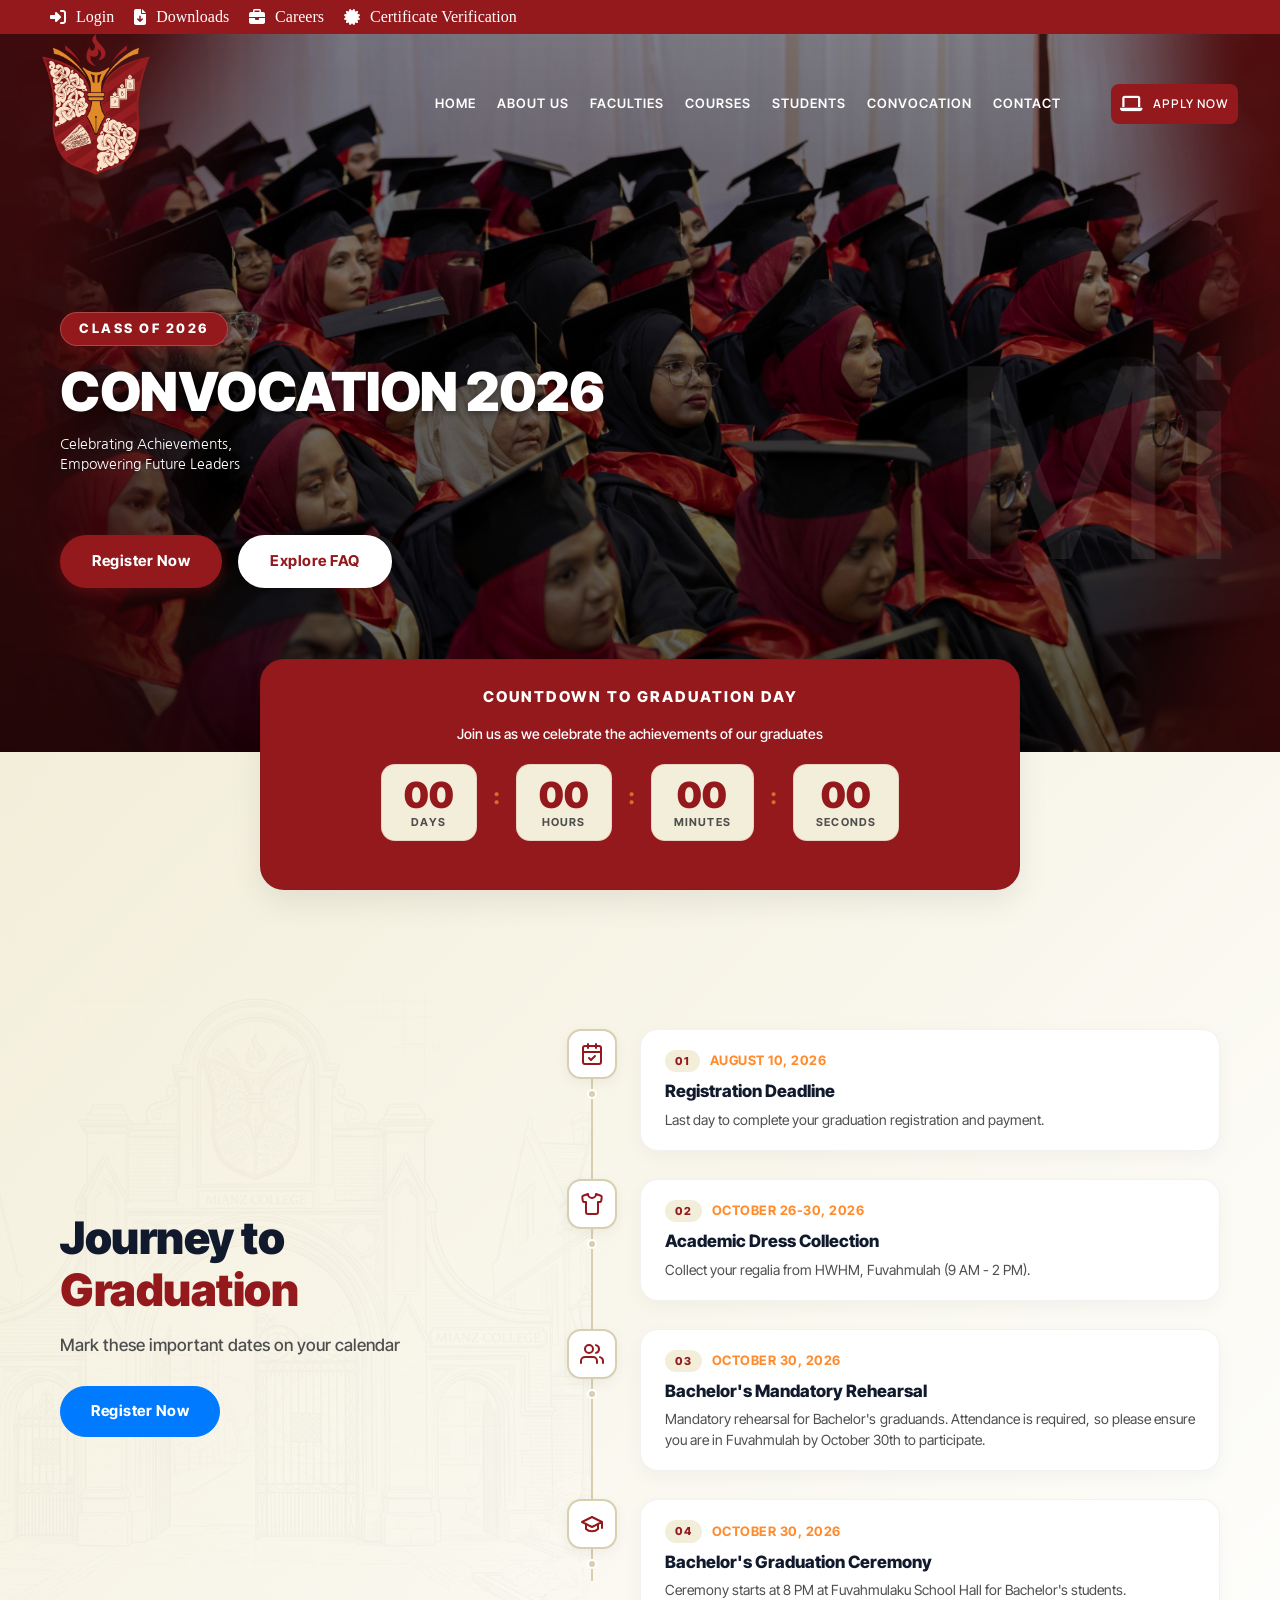
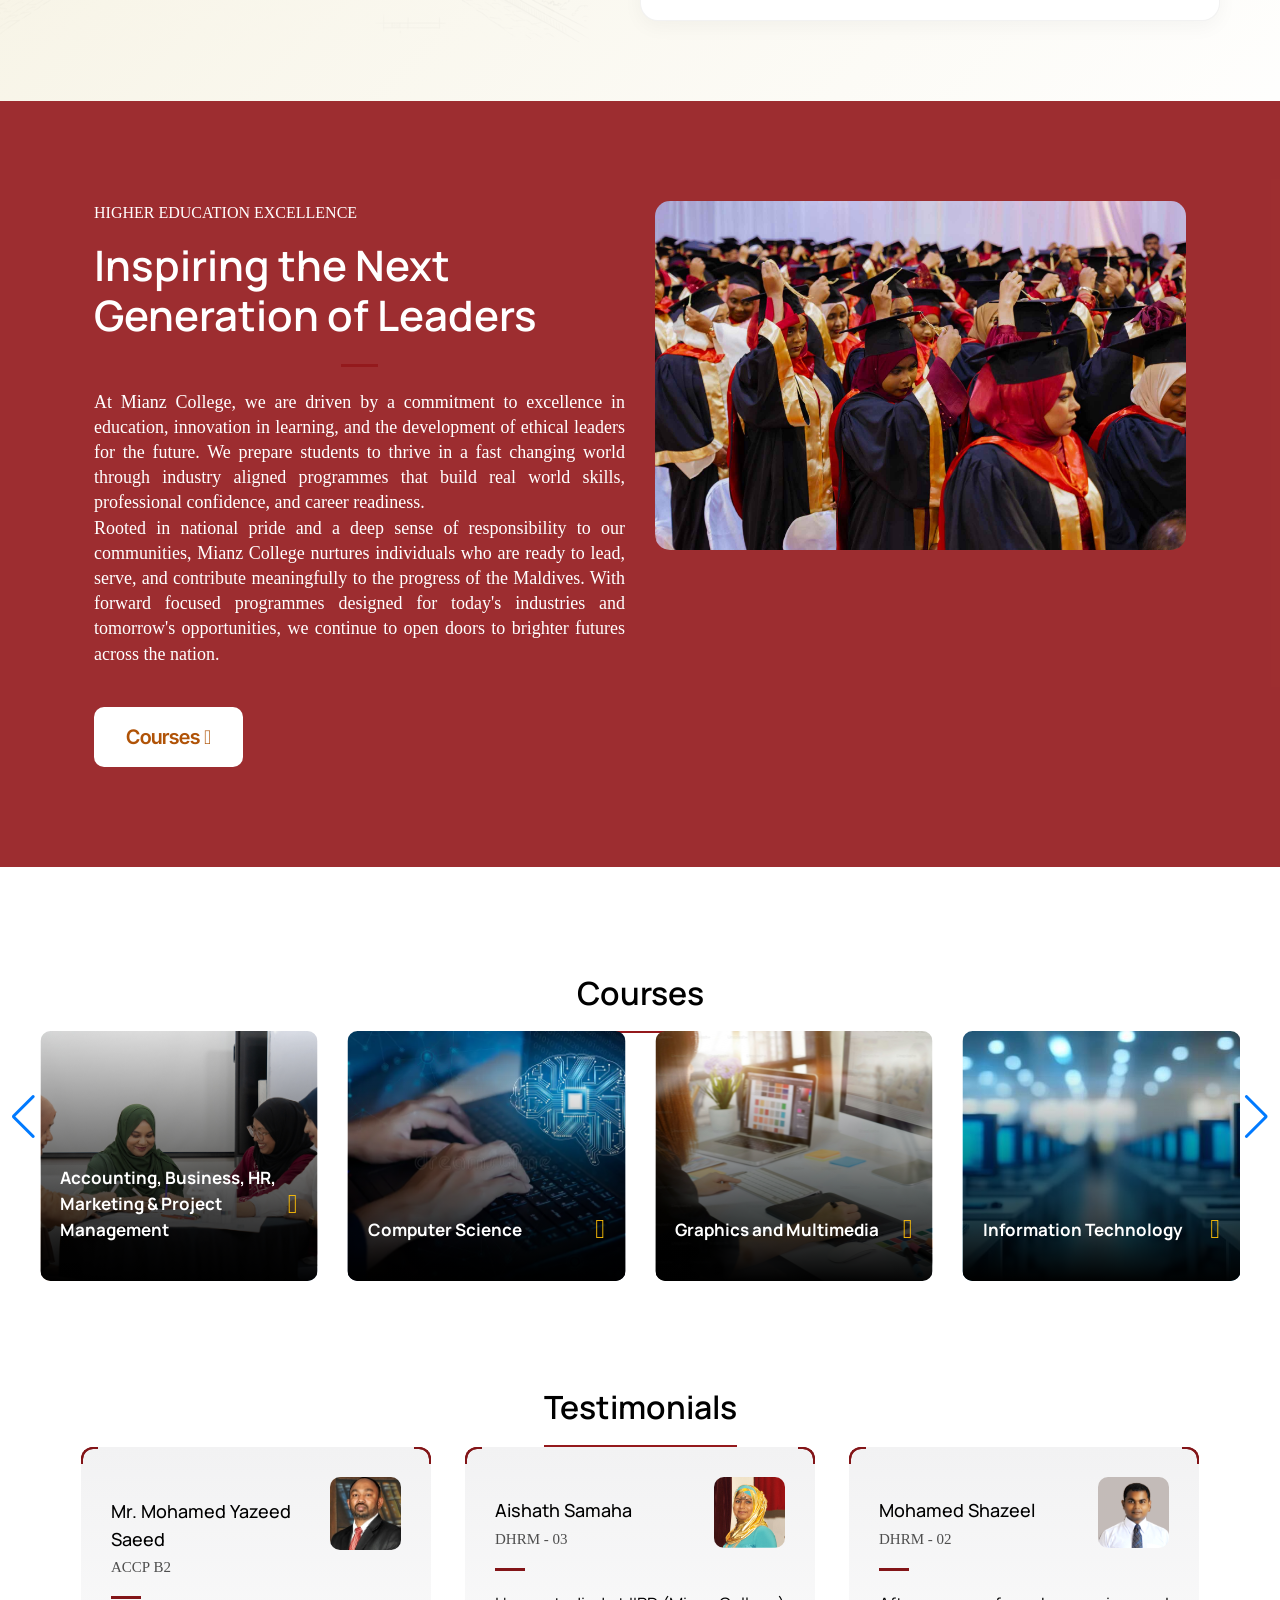
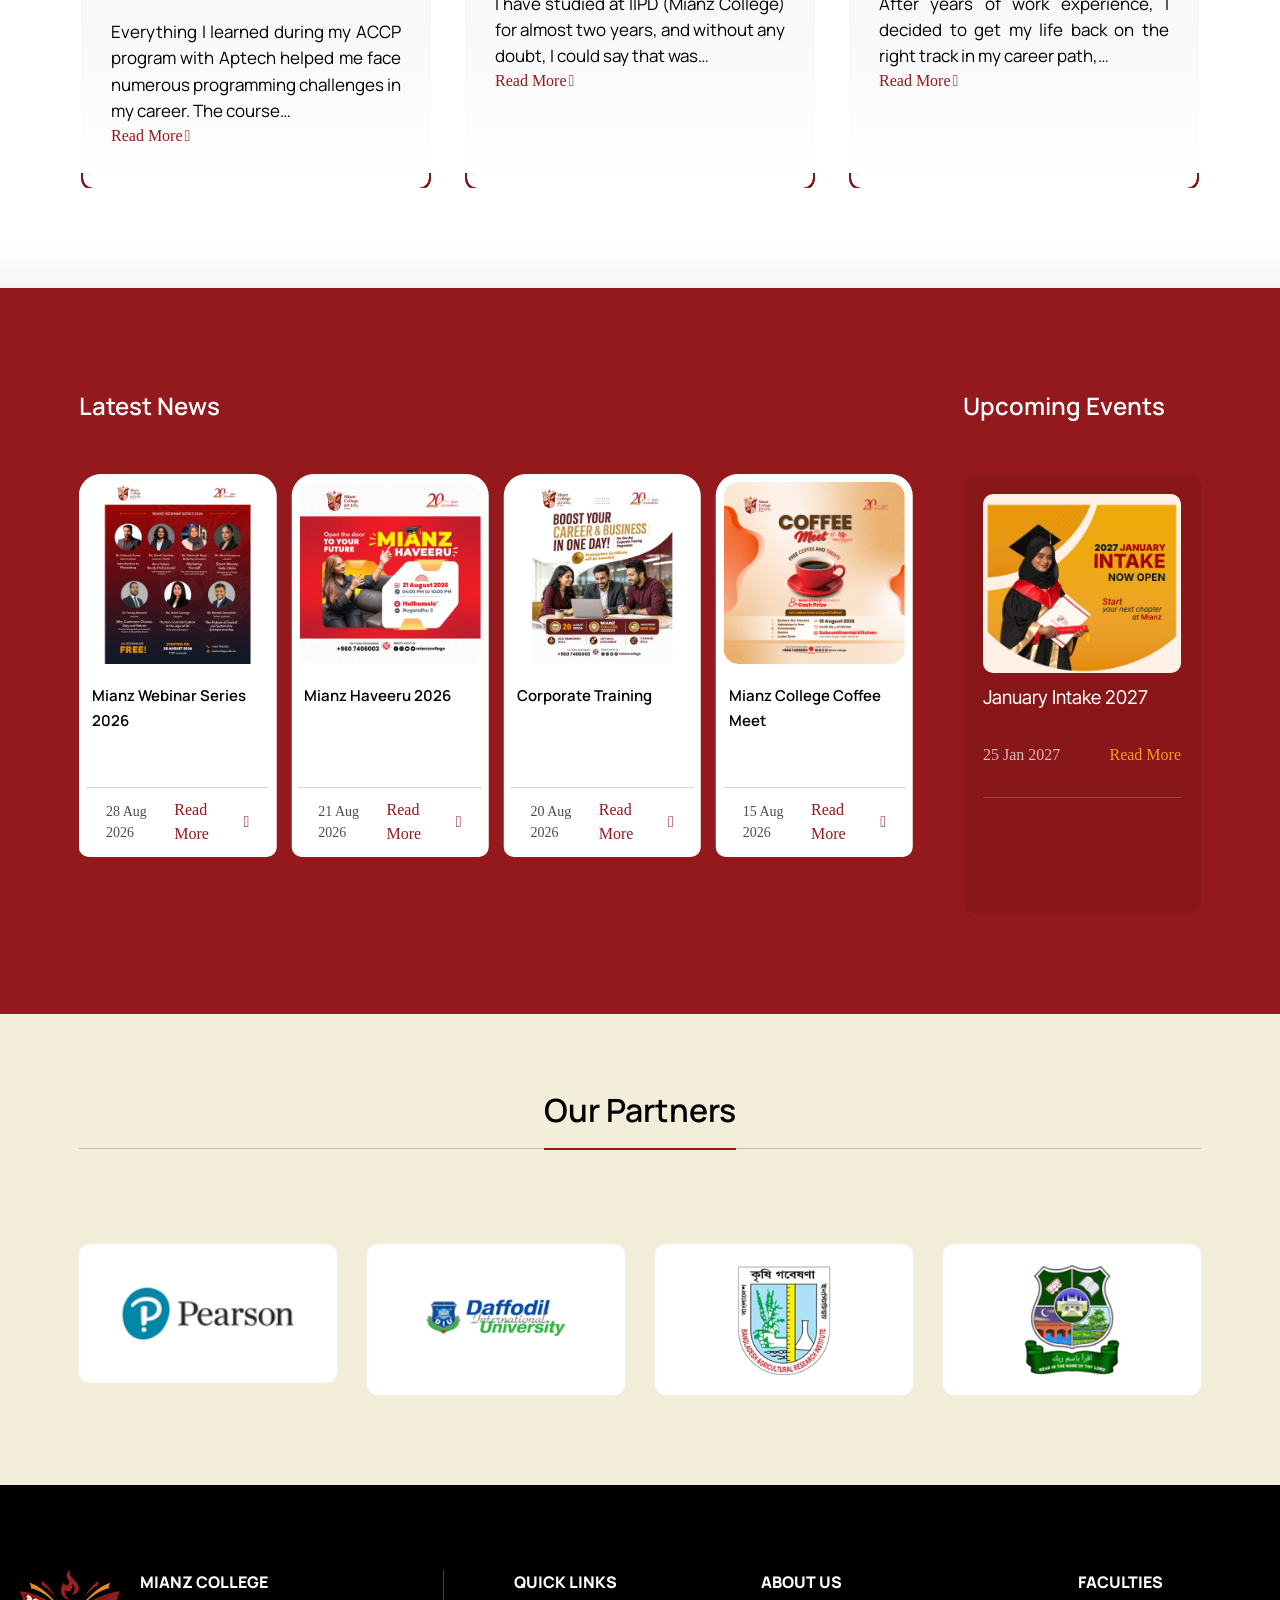
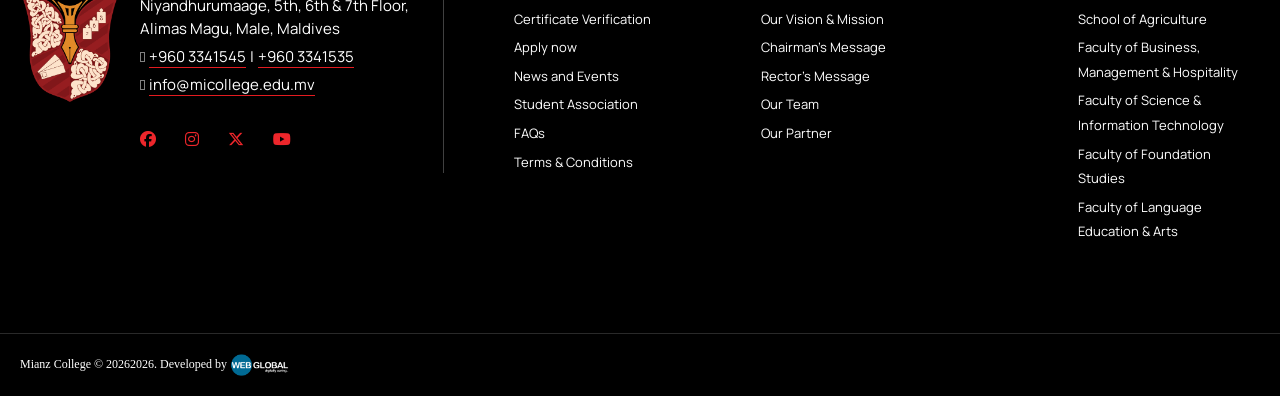
==== commit 93d1953b: "Update convocation about section styles and markup" ====
--- a/convocation.html
+++ b/convocation.html
@@ -624,7 +624,7 @@
           <!-- Left Side: Vertically Centered Content -->
           <div class="col-lg-5 col-md-12">
             <div class="about-timeline-intro">
-              <h2 class="about-timeline-title">Journey to Graduation</h2>
+              <h2 class="about-timeline-title">Journey to<span> Graduation</span></h2>
               <p class="about-timeline-desc">Mark these important dates on your calendar</p>
               <div class="about-timeline-cta">
                 <a href="#register" class="btn btn-primary">Register Now</a>
@@ -641,7 +641,8 @@
               <div class="timeline-item">
                 <div class="timeline-node">
                   <div class="timeline-icon-box">
-                    <svg class="timeline-svg" viewBox="0 0 24 24" fill="none" stroke="currentColor" stroke-width="2" stroke-linecap="round" stroke-linejoin="round">
+                    <svg class="timeline-svg" viewBox="0 0 24 24" fill="none" stroke="currentColor" stroke-width="2"
+                      stroke-linecap="round" stroke-linejoin="round">
                       <rect x="3" y="4" width="18" height="18" rx="2" ry="2"></rect>
                       <line x1="16" y1="2" x2="16" y2="6"></line>
                       <line x1="8" y1="2" x2="8" y2="6"></line>
@@ -665,8 +666,11 @@
               <div class="timeline-item">
                 <div class="timeline-node">
                   <div class="timeline-icon-box">
-                    <svg class="timeline-svg" viewBox="0 0 24 24" fill="none" stroke="currentColor" stroke-width="2" stroke-linecap="round" stroke-linejoin="round">
-                      <path d="M20.38 3.46 16 2a4 4 0 0 1-8 0L3.62 3.46a2 2 0 0 0-1.34 2.23l.58 3.47a1 1 0 0 0 .99.84H6v10c0 1.1.9 2 2 2h8a2 2 0 0 0 2-2V10h2.15a1 1 0 0 0 .99-.84l.58-3.47a2 2 0 0 0-1.34-2.23z"></path>
+                    <svg class="timeline-svg" viewBox="0 0 24 24" fill="none" stroke="currentColor" stroke-width="2"
+                      stroke-linecap="round" stroke-linejoin="round">
+                      <path
+                        d="M20.38 3.46 16 2a4 4 0 0 1-8 0L3.62 3.46a2 2 0 0 0-1.34 2.23l.58 3.47a1 1 0 0 0 .99.84H6v10c0 1.1.9 2 2 2h8a2 2 0 0 0 2-2V10h2.15a1 1 0 0 0 .99-.84l.58-3.47a2 2 0 0 0-1.34-2.23z">
+                      </path>
                     </svg>
                   </div>
                   <div class="timeline-dot"></div>
@@ -685,7 +689,8 @@
               <div class="timeline-item">
                 <div class="timeline-node">
                   <div class="timeline-icon-box">
-                    <svg class="timeline-svg" viewBox="0 0 24 24" fill="none" stroke="currentColor" stroke-width="2" stroke-linecap="round" stroke-linejoin="round">
+                    <svg class="timeline-svg" viewBox="0 0 24 24" fill="none" stroke="currentColor" stroke-width="2"
+                      stroke-linecap="round" stroke-linejoin="round">
                       <path d="M17 21v-2a4 4 0 0 0-4-4H5a4 4 0 0 0-4 4v2"></path>
                       <circle cx="9" cy="7" r="4"></circle>
                       <path d="M23 21v-2a4 4 0 0 0-3-3.87"></path>
@@ -700,7 +705,8 @@
                     <span class="timeline-date">October 30, 2026</span>
                   </div>
                   <h3 class="timeline-heading">Bachelor's Mandatory Rehearsal</h3>
-                  <p class="timeline-text">Mandatory rehearsal for Bachelor's graduands. Attendance is required, so please ensure you are in Fuvahmulah by October 30th to participate.</p>
+                  <p class="timeline-text">Mandatory rehearsal for Bachelor's graduands. Attendance is required, so
+                    please ensure you are in Fuvahmulah by October 30th to participate.</p>
                 </div>
               </div>
 
@@ -708,7 +714,8 @@
               <div class="timeline-item">
                 <div class="timeline-node">
                   <div class="timeline-icon-box">
-                    <svg class="timeline-svg" viewBox="0 0 24 24" fill="none" stroke="currentColor" stroke-width="2" stroke-linecap="round" stroke-linejoin="round">
+                    <svg class="timeline-svg" viewBox="0 0 24 24" fill="none" stroke="currentColor" stroke-width="2"
+                      stroke-linecap="round" stroke-linejoin="round">
                       <path d="M22 10v6M2 10l10-5 10 5-10 5z"></path>
                       <path d="M6 12v5c3 3 9 3 12 0v-5"></path>
                     </svg>
@@ -721,7 +728,8 @@
                     <span class="timeline-date">October 30, 2026</span>
                   </div>
                   <h3 class="timeline-heading">Bachelor's Graduation Ceremony</h3>
-                  <p class="timeline-text">Ceremony starts at 8 PM at Fuvahmulaku School Hall for Bachelor's students.</p>
+                  <p class="timeline-text">Ceremony starts at 8 PM at Fuvahmulaku School Hall for Bachelor's students.
+                  </p>
                 </div>
               </div>
 
--- a/assets/css/convocation-slider.css
+++ b/assets/css/convocation-slider.css
@@ -466,6 +466,9 @@
 /* ===================================================
    JOURNEY TO GRADUATION — ABOUT SECTION & TIMELINE
    =================================================== */
+h2.about-timeline-title span {
+  color: #94191c;
+}
 
 .submain {
   position: relative;
@@ -479,7 +482,7 @@
   background-size: cover;
   background-position: center;
   background-repeat: no-repeat;
-  padding: 280px 0;
+  padding: 280px 0px 80px;
   overflow: hidden;
   width: 100%;
 }
@@ -715,7 +718,7 @@
 /* Timeline Responsive Breakpoints */
 @media screen and (max-width: 991px) {
   .convocation-about-section {
-    padding: 70px 0;
+    padding: 100px 0px 50px;
   }
 
   .about-timeline-intro {
@@ -733,7 +736,7 @@
 
 @media screen and (max-width: 767px) {
   .convocation-about-section {
-    padding: 50px 0;
+    padding: 100px 0px 30px;
   }
 
   .about-timeline-intro {
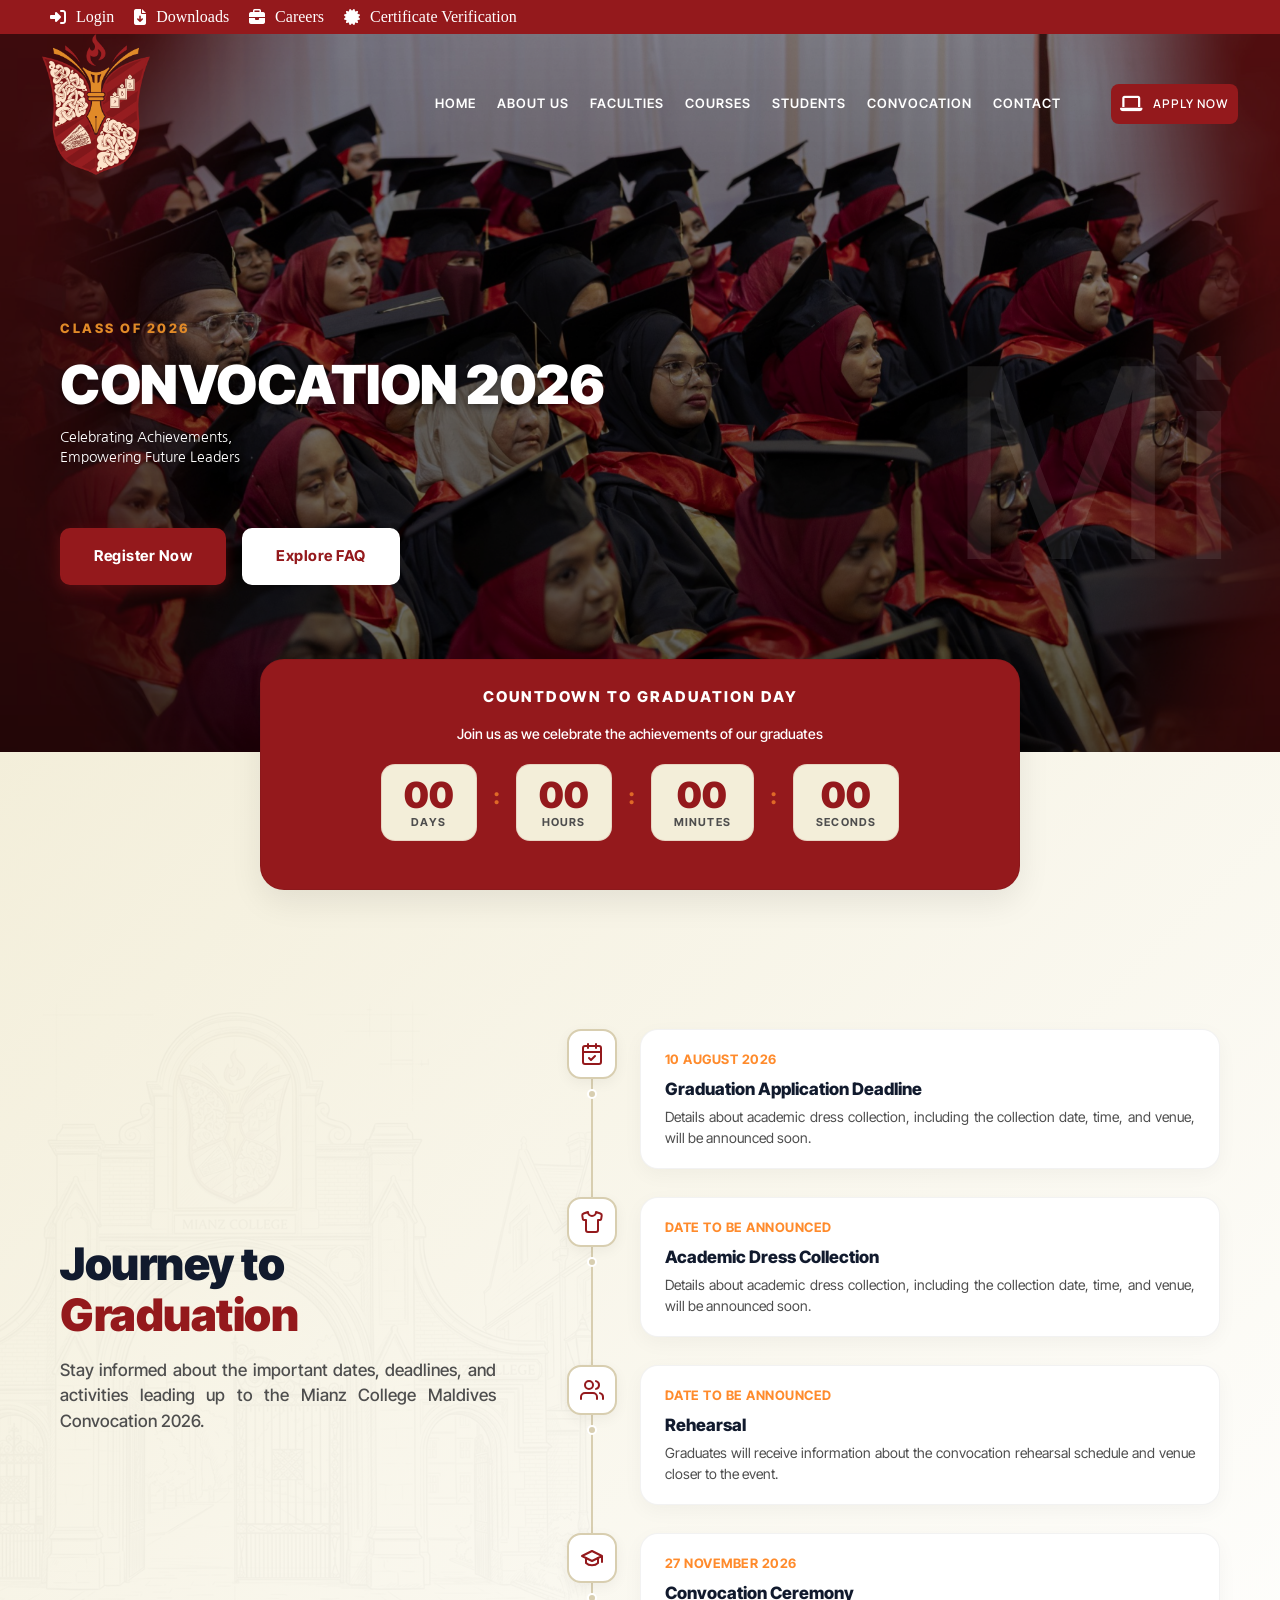
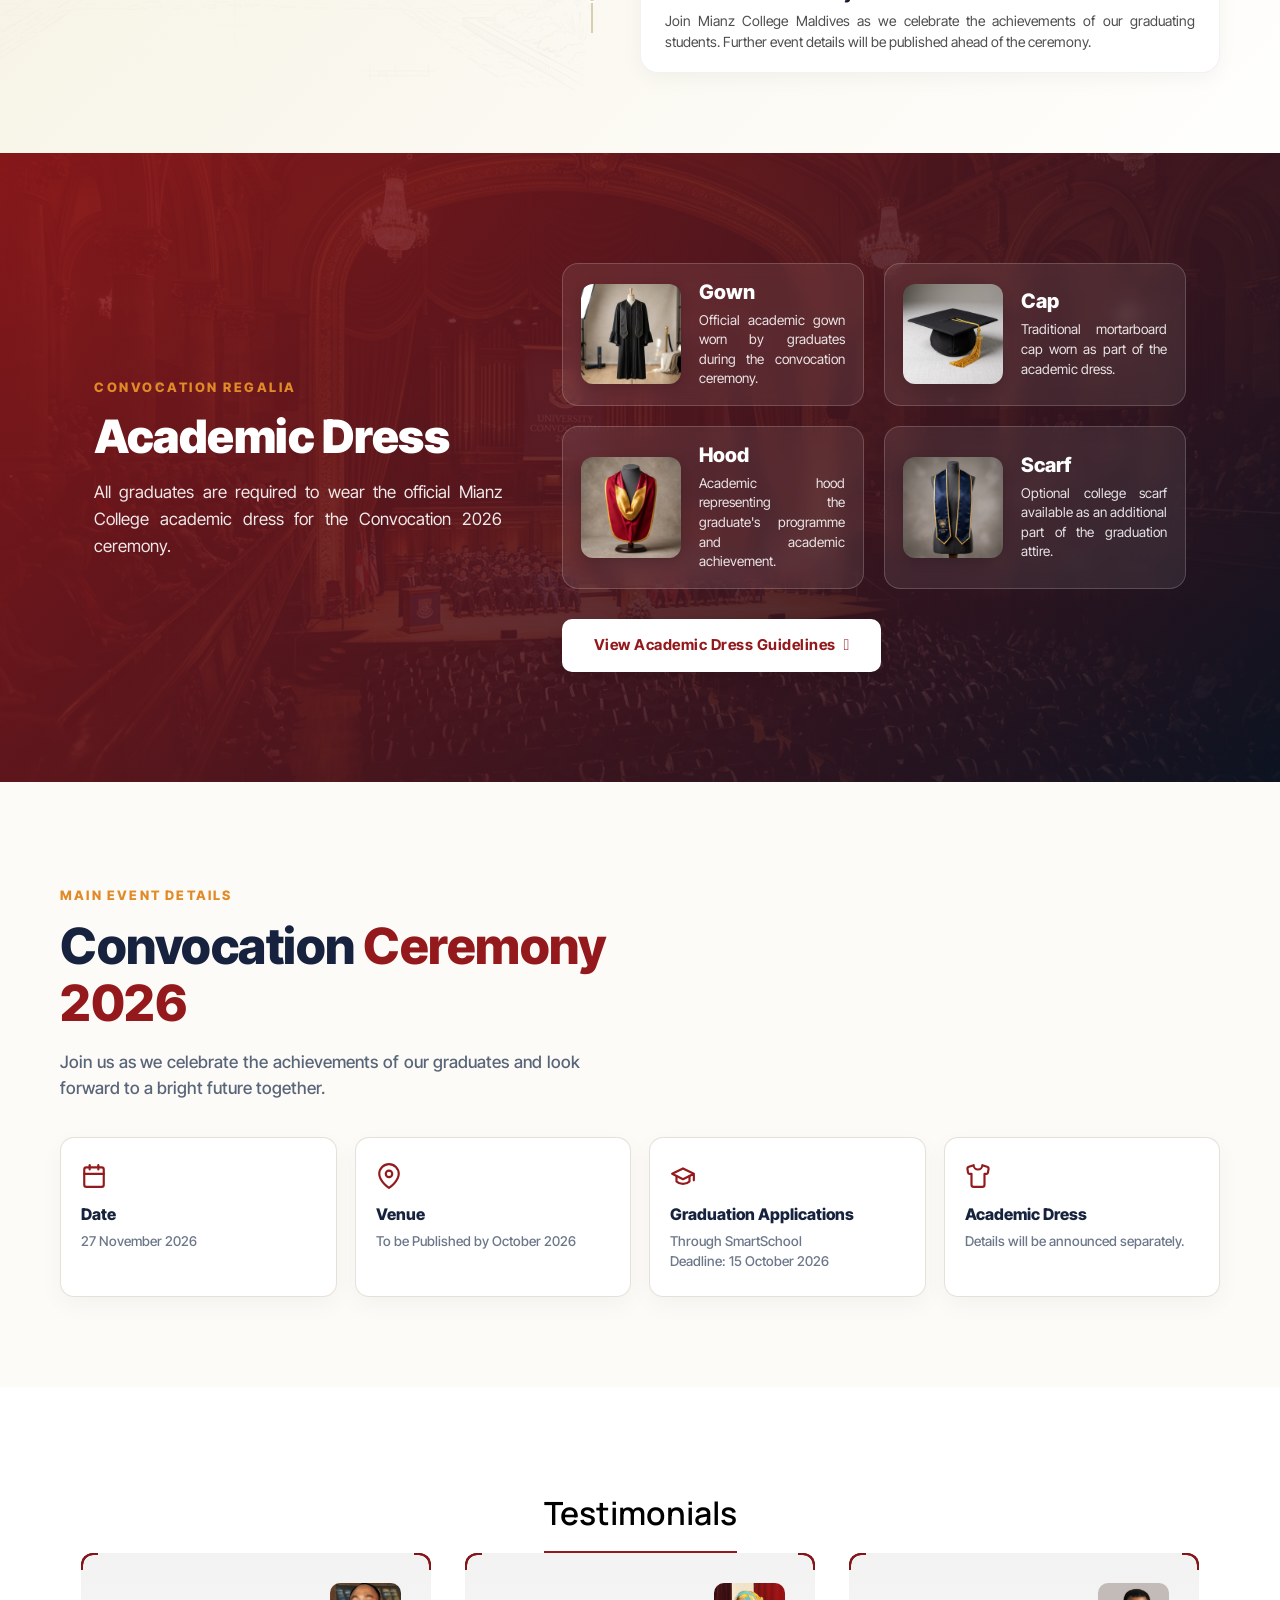
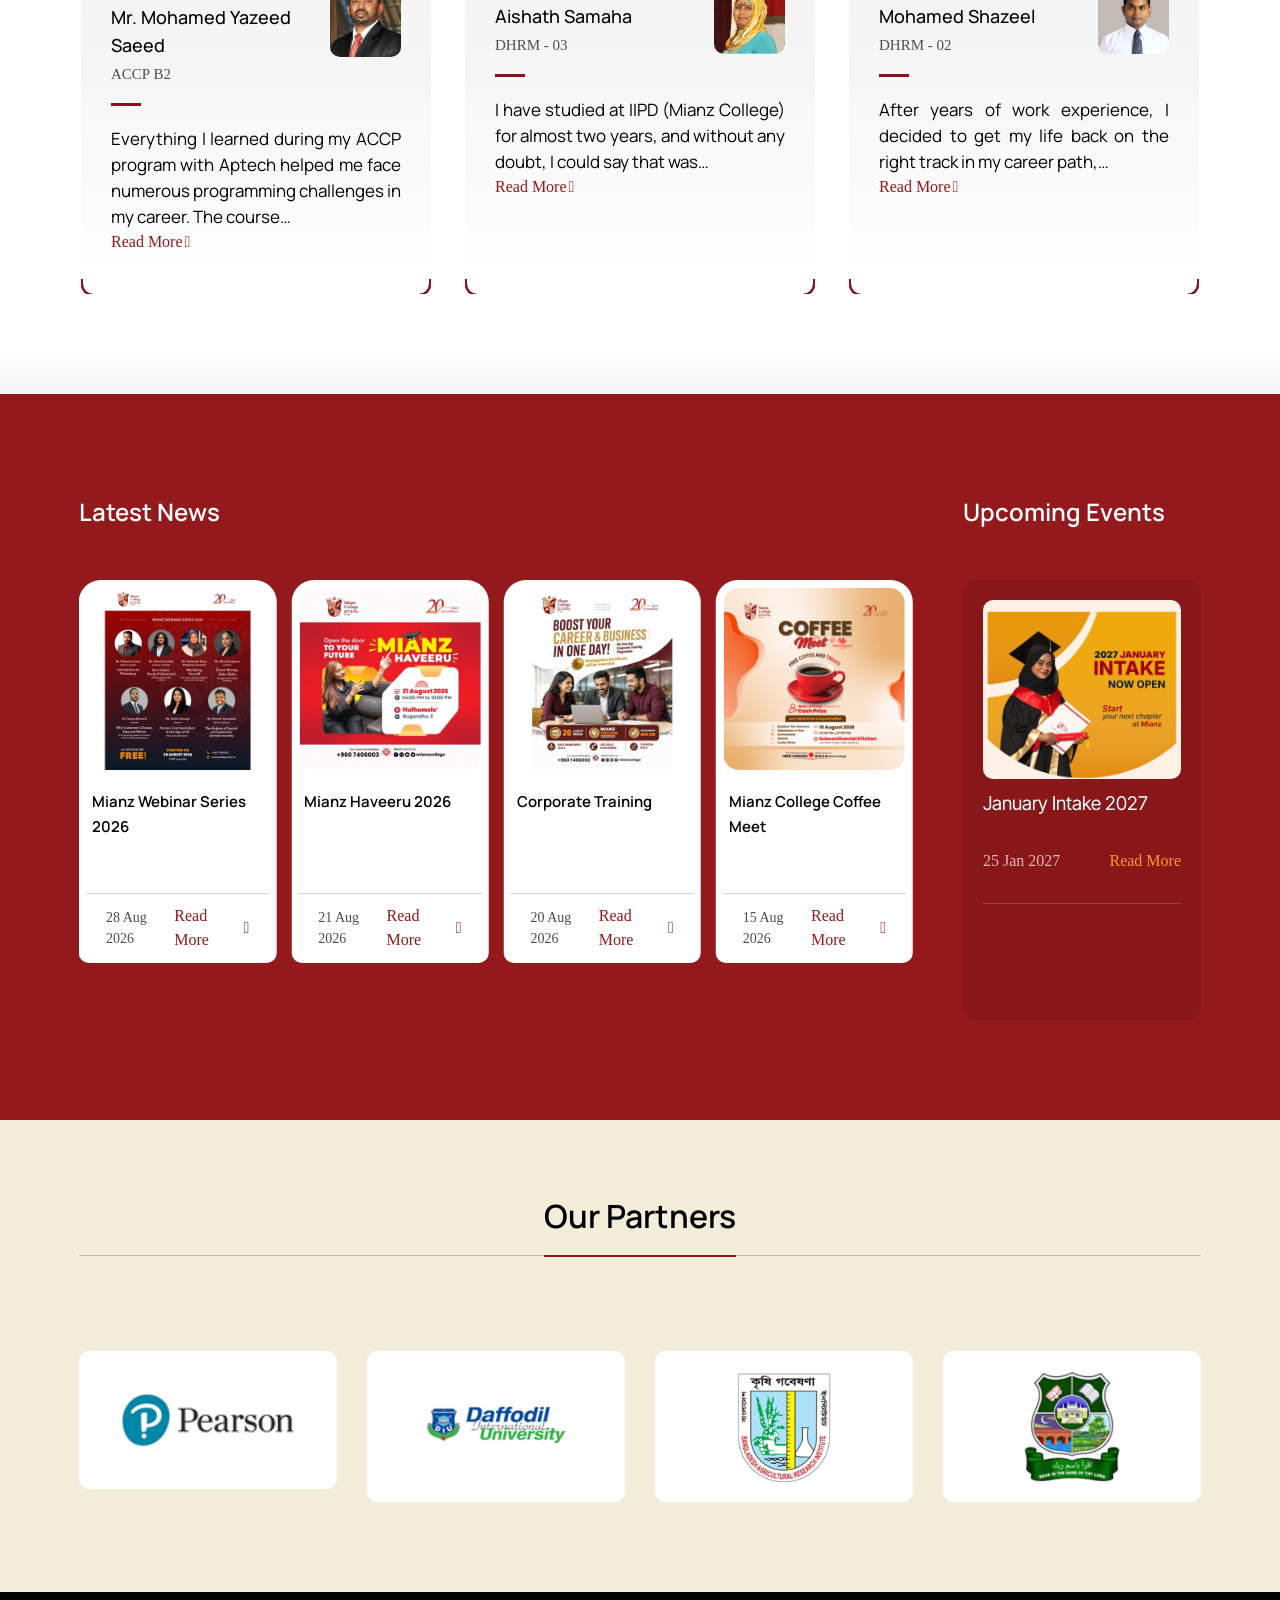
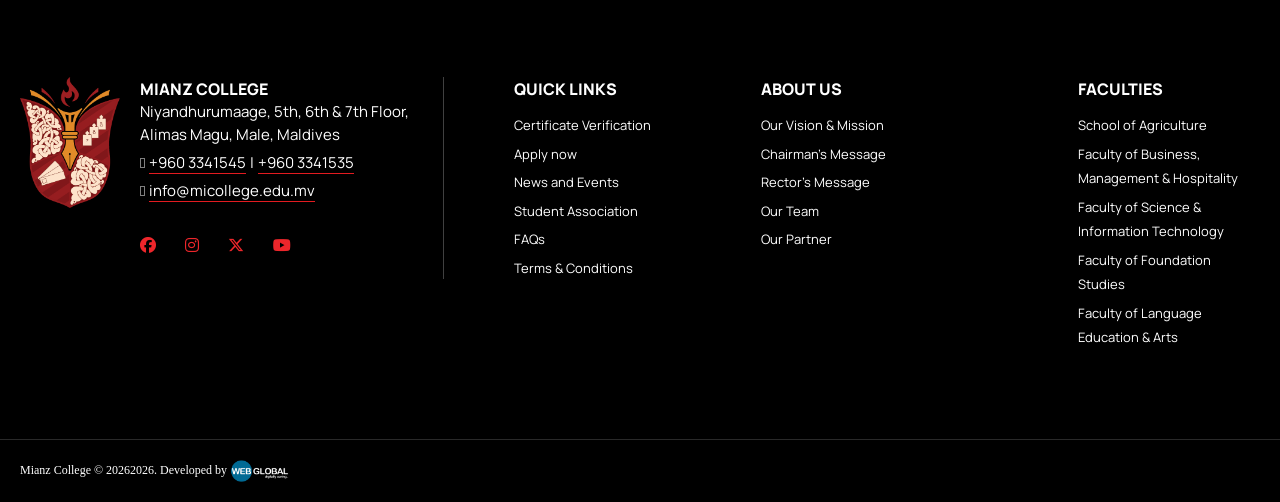
==== commit 27c21c7c: "Update Academic Dress & Main Event Details sections with new assets and styles" ====
--- a/convocation.html
+++ b/convocation.html
@@ -625,10 +625,9 @@
           <div class="col-lg-5 col-md-12">
             <div class="about-timeline-intro">
               <h2 class="about-timeline-title">Journey to<span> Graduation</span></h2>
-              <p class="about-timeline-desc">Mark these important dates on your calendar</p>
-              <div class="about-timeline-cta">
-                <a href="#register" class="btn btn-primary">Register Now</a>
-              </div>
+              <p class="about-timeline-desc">Stay informed about the important dates, deadlines, and activities leading
+                up to the Mianz College Maldives Convocation 2026.</p>
+
             </div>
           </div>
 
@@ -654,11 +653,12 @@
                 </div>
                 <div class="timeline-content">
                   <div class="timeline-meta">
-                    <span class="timeline-badge">01</span>
-                    <span class="timeline-date">August 10, 2026</span>
-                  </div>
-                  <h3 class="timeline-heading">Registration Deadline</h3>
-                  <p class="timeline-text">Last day to complete your graduation registration and payment.</p>
+
+                    <span class="timeline-date">10 August 2026</span>
+                  </div>
+                  <h3 class="timeline-heading">Graduation Application Deadline</h3>
+                  <p class="timeline-text">Details about academic dress collection, including the collection date, time,
+                    and venue, will be announced soon.</p>
                 </div>
               </div>
 
@@ -677,11 +677,12 @@
                 </div>
                 <div class="timeline-content">
                   <div class="timeline-meta">
-                    <span class="timeline-badge">02</span>
-                    <span class="timeline-date">October 26-30, 2026</span>
+
+                    <span class="timeline-date">Date to Be Announced</span>
                   </div>
                   <h3 class="timeline-heading">Academic Dress Collection</h3>
-                  <p class="timeline-text">Collect your regalia from HWHM, Fuvahmulah (9 AM - 2 PM).</p>
+                  <p class="timeline-text">Details about academic dress collection, including the collection date, time,
+                    and venue, will be announced soon.</p>
                 </div>
               </div>
 
@@ -701,12 +702,12 @@
                 </div>
                 <div class="timeline-content">
                   <div class="timeline-meta">
-                    <span class="timeline-badge">03</span>
-                    <span class="timeline-date">October 30, 2026</span>
-                  </div>
-                  <h3 class="timeline-heading">Bachelor's Mandatory Rehearsal</h3>
-                  <p class="timeline-text">Mandatory rehearsal for Bachelor's graduands. Attendance is required, so
-                    please ensure you are in Fuvahmulah by October 30th to participate.</p>
+
+                    <span class="timeline-date">Date to Be Announced</span>
+                  </div>
+                  <h3 class="timeline-heading">Rehearsal</h3>
+                  <p class="timeline-text">Graduates will receive information about the convocation rehearsal schedule
+                    and venue closer to the event.</p>
                 </div>
               </div>
 
@@ -724,11 +725,12 @@
                 </div>
                 <div class="timeline-content">
                   <div class="timeline-meta">
-                    <span class="timeline-badge">04</span>
-                    <span class="timeline-date">October 30, 2026</span>
-                  </div>
-                  <h3 class="timeline-heading">Bachelor's Graduation Ceremony</h3>
-                  <p class="timeline-text">Ceremony starts at 8 PM at Fuvahmulaku School Hall for Bachelor's students.
+
+                    <span class="timeline-date">27 November 2026</span>
+                  </div>
+                  <h3 class="timeline-heading">Convocation Ceremony</h3>
+                  <p class="timeline-text">Join Mianz College Maldives as we celebrate the achievements of our
+                    graduating students. Further event details will be published ahead of the ceremony.
                   </p>
                 </div>
               </div>
@@ -739,33 +741,82 @@
       </div>
     </div>
 
-    <!-- S Section -->
-    <div class="s_section">
+    <!-- Academic Dress Section -->
+    <div class="academic-dress-section" id="academic-dress">
       <div class="container-port-xl">
-        <div class="bxwrpbg">
-          <div class="row row-vdeq">
-
-            <div class="col-lg-6">
-              <div class="bxpfc">
-                <span>Higher Education Excellence</span>
-                <h3>Inspiring the Next Generation of Leaders</h3>
-                <div class="lineev"></div>
-                <p>At Mianz College, we are driven by a commitment to excellence in education, innovation in learning,
-                  and the development of ethical leaders for the future. We prepare students to thrive in a fast
-                  changing world through industry aligned programmes that build real world skills, professional
-                  confidence, and career readiness.<br>
-                  Rooted in national pride and a deep sense of responsibility to our communities, Mianz College nurtures
-                  individuals who are ready to lead, serve, and contribute meaningfully to the progress of the Maldives.
-                  With forward focused programmes designed for today's industries and tomorrow's opportunities, we
-                  continue to open doors to brighter futures across the nation.<br>
-                </p>
-                <a href="https://mianzcollege.edu.mv/en/courses-list">Courses <i class="ph ph-caret-right"></i></a>
-              </div>
-            </div>
-
-            <div class="col-lg-6">
-              <div class="blgob">
-                <img src="assets/img/5f068f55d04204160c628f4ab96339eb.jpg" alt="">
+        <div class="academic-dress-wrapper">
+          <div class="row row-vdeq align-items-center">
+
+            <!-- Left Column: Editorial Intro -->
+            <div class="col-lg-5 col-md-12">
+              <div class="academic-dress-intro">
+                <span class="academic-dress-label">CONVOCATION REGALIA</span>
+                <h2 class="academic-dress-title">Academic Dress</h2>
+
+                <p class="academic-dress-desc">All graduates are required to wear the official Mianz College academic
+                  dress for the Convocation 2026 ceremony.</p>
+              </div>
+            </div>
+
+            <!-- Right Column: 4-Card Regalia Grid & CTA -->
+            <div class="col-lg-7 col-md-12">
+              <div class="academic-dress-content">
+                <div class="academic-dress-grid">
+
+                  <!-- Card 01: Gown -->
+                  <div class="academic-dress-card">
+                    <div class="academic-card-img-wrap">
+                      <img src="assets/img/academic-gown.jpg" alt="Academic Graduation Gown" class="academic-card-img">
+                    </div>
+                    <div class="academic-card-body">
+                      <h3 class="academic-card-title">Gown</h3>
+                      <p class="academic-card-text">Official academic gown worn by graduates during the convocation
+                        ceremony.</p>
+                    </div>
+                  </div>
+
+                  <!-- Card 02: Cap -->
+                  <div class="academic-dress-card">
+                    <div class="academic-card-img-wrap">
+                      <img src="assets/img/academic-cap.jpg" alt="Graduation Mortarboard Cap" class="academic-card-img">
+                    </div>
+                    <div class="academic-card-body">
+                      <h3 class="academic-card-title">Cap</h3>
+                      <p class="academic-card-text">Traditional mortarboard cap worn as part of the academic dress.</p>
+                    </div>
+                  </div>
+
+                  <!-- Card 03: Hood -->
+                  <div class="academic-dress-card">
+                    <div class="academic-card-img-wrap">
+                      <img src="assets/img/academic-hood.jpg" alt="Academic Graduation Hood" class="academic-card-img">
+                    </div>
+                    <div class="academic-card-body">
+                      <h3 class="academic-card-title">Hood</h3>
+                      <p class="academic-card-text">Academic hood representing the graduate's programme and academic
+                        achievement.</p>
+                    </div>
+                  </div>
+
+                  <!-- Card 04: Scarf -->
+                  <div class="academic-dress-card">
+                    <div class="academic-card-img-wrap">
+                      <img src="assets/img/academic-scarf.jpg" alt="College Graduation Scarf" class="academic-card-img">
+                    </div>
+                    <div class="academic-card-body">
+                      <h3 class="academic-card-title">Scarf</h3>
+                      <p class="academic-card-text">Optional college scarf available as an additional part of the
+                        graduation attire.</p>
+                    </div>
+                  </div>
+
+                </div>
+
+                <!-- CTA Button -->
+                <div class="academic-dress-cta">
+                  <a href="#guidelines" class="btn-academic-guidelines">View Academic Dress Guidelines <i
+                      class="ph ph-caret-right"></i></a>
+                </div>
               </div>
             </div>
 
@@ -773,397 +824,80 @@
         </div>
       </div>
     </div>
-    <!-- Categories Slider -->
-    <div class="courses-slider">
+    <!-- Main Event Details Section -->
+    <div class="main-event-section" id="event-details">
       <div class="container-port-xl">
-        <div class="headernew2">Courses</div>
-      </div>
-
-      <div class="container-crs">
-        <div
-          class="swiper-container crsslider swiper-container-initialized swiper-container-horizontal swiper-container-pointer-events">
-          <div class="swiper-wrapper" id="swiper-wrapper-481efeff622471b2" aria-live="off"
-            style="transform: translate3d(-2927.25px, 0px, 0px); transition-duration: 2000ms;">
-            <div class="swiper-slide swiper-slide-duplicate swiper-slide-duplicate-next" data-swiper-slide-index="6"
-              role="group" aria-label="7 / 10" style="width: 295.25px; margin-right: 30px;"><a
-                href="https://mianzcollege.edu.mv/en/course/dhivehi-beysverikan">
-              </a>
-              <div class="crsbx"><a href="https://mianzcollege.edu.mv/en/course/dhivehi-beysverikan">
-
-                  <img src="assets/img/236f48627756868de572c6f0c64961e0.jpg" alt="Dhivehi Beysverikan">
-
-                </a>
-                <div class="crsb"><a href="https://mianzcollege.edu.mv/en/course/dhivehi-beysverikan">
-                    <h3>Dhivehi Beysverikan</h3>
-
-                  </a><a href="https://mianzcollege.edu.mv/en/course/dhivehi-beysverikan">
-                    <i class="ph ph-arrow-right"></i>
-                  </a>
-
-                </div>
-              </div>
-            </div>
-            <div class="swiper-slide swiper-slide-duplicate" data-swiper-slide-index="7" role="group"
-              aria-label="8 / 10" style="width: 295.25px; margin-right: 30px;"><a
-                href="https://mianzcollege.edu.mv/en/course/agriculture">
-              </a>
-              <div class="crsbx"><a href="https://mianzcollege.edu.mv/en/course/agriculture">
-
-                  <img src="assets/img/1767602500_agriculture-student1.jpg" alt="Agriculture">
-
-                </a>
-                <div class="crsb"><a href="https://mianzcollege.edu.mv/en/course/agriculture">
-                    <h3>Agriculture</h3>
-
-                  </a><a href="https://mianzcollege.edu.mv/en/course/agriculture">
-                    <i class="ph ph-arrow-right"></i>
-                  </a>
-
-                </div>
-              </div>
-            </div>
-            <div class="swiper-slide swiper-slide-duplicate" data-swiper-slide-index="8" role="group"
-              aria-label="9 / 10" style="width: 295.25px; margin-right: 30px;"><a
-                href="https://mianzcollege.edu.mv/en/course/teaching-and-education">
-              </a>
-              <div class="crsbx"><a href="https://mianzcollege.edu.mv/en/course/teaching-and-education">
-
-                  <img src="assets/img/451ef53af9bb73f6c7765fe372347eba.jpg" alt="Teaching and Education">
-
-                </a>
-                <div class="crsb"><a href="https://mianzcollege.edu.mv/en/course/teaching-and-education">
-                    <h3>Teaching and Education</h3>
-
-                  </a><a href="https://mianzcollege.edu.mv/en/course/teaching-and-education">
-                    <i class="ph ph-arrow-right"></i>
-                  </a>
-
-                </div>
-              </div>
-            </div>
-            <div class="swiper-slide swiper-slide-duplicate" data-swiper-slide-index="9" role="group"
-              aria-label="10 / 10" style="width: 295.25px; margin-right: 30px;"><a
-                href="https://mianzcollege.edu.mv/en/course/special-education-needs">
-              </a>
-              <div class="crsbx"><a href="https://mianzcollege.edu.mv/en/course/special-education-needs">
-
-                  <img src="assets/img/0aea82e47b95e4b028e58bc7c5ab42a3.jpg" alt="Special Education Needs">
-
-                </a>
-                <div class="crsb"><a href="https://mianzcollege.edu.mv/en/course/special-education-needs">
-                    <h3>Special Education Needs</h3>
-
-                  </a><a href="https://mianzcollege.edu.mv/en/course/special-education-needs">
-                    <i class="ph ph-arrow-right"></i>
-                  </a>
-
-                </div>
-              </div>
-            </div>
-
-            <a href="https://mianzcollege.edu.mv/en/course/upp-foundation">
-            </a>
-            <div class="swiper-slide" data-swiper-slide-index="0" role="group" aria-label="1 / 10"
-              style="width: 295.25px; margin-right: 30px;"><a
-                href="https://mianzcollege.edu.mv/en/course/upp-foundation">
-              </a>
-              <div class="crsbx"><a href="https://mianzcollege.edu.mv/en/course/upp-foundation">
-
-                  <img src="assets/img/7c92833a52cf5d4a2c3ef4dd2cbfbb18.jpg" alt="UPP &amp; Foundation">
-
-                </a>
-                <div class="crsb"><a href="https://mianzcollege.edu.mv/en/course/upp-foundation">
-                    <h3>UPP &amp; Foundation</h3>
-
-                  </a><a href="https://mianzcollege.edu.mv/en/course/upp-foundation">
-                    <i class="ph ph-arrow-right"></i>
-                  </a>
-
-                </div>
-              </div>
-            </div>
-            <a href="https://mianzcollege.edu.mv/en/course/accounting-business-hr-marketing-project">
-            </a>
-            <div class="swiper-slide" data-swiper-slide-index="1" role="group" aria-label="2 / 10"
-              style="width: 295.25px; margin-right: 30px;"><a
-                href="https://mianzcollege.edu.mv/en/course/accounting-business-hr-marketing-project">
-              </a>
-              <div class="crsbx"><a
-                  href="https://mianzcollege.edu.mv/en/course/accounting-business-hr-marketing-project">
-
-                  <img src="assets/img/e6de64d1ca174f325e0754d887138b31.jpg"
-                    alt="Accounting, Business, HR, Marketing &amp; Project Management">
-
-                </a>
-                <div class="crsb"><a
-                    href="https://mianzcollege.edu.mv/en/course/accounting-business-hr-marketing-project">
-                    <h3>Accounting, Business, HR, Marketing &amp; Project Management</h3>
-
-                  </a><a href="https://mianzcollege.edu.mv/en/course/accounting-business-hr-marketing-project">
-                    <i class="ph ph-arrow-right"></i>
-                  </a>
-
-                </div>
-              </div>
-            </div>
-            <a href="https://mianzcollege.edu.mv/en/course/computer-science">
-            </a>
-            <div class="swiper-slide" data-swiper-slide-index="2" role="group" aria-label="3 / 10"
-              style="width: 295.25px; margin-right: 30px;"><a
-                href="https://mianzcollege.edu.mv/en/course/computer-science">
-              </a>
-              <div class="crsbx"><a href="https://mianzcollege.edu.mv/en/course/computer-science">
-
-                  <img
-                    src="assets/img/1767602133_concept-thinking-background-brain-cpu-mind-series-technology-symbols-subject-computer-science-artificial-concept-117062986.webp"
-                    alt="Computer Science">
-
-                </a>
-                <div class="crsb"><a href="https://mianzcollege.edu.mv/en/course/computer-science">
-                    <h3>Computer Science</h3>
-
-                  </a><a href="https://mianzcollege.edu.mv/en/course/computer-science">
-                    <i class="ph ph-arrow-right"></i>
-                  </a>
-
-                </div>
-              </div>
-            </div>
-            <a href="https://mianzcollege.edu.mv/en/course/graphics-and-multimedia">
-            </a>
-            <div class="swiper-slide" data-swiper-slide-index="3" role="group" aria-label="4 / 10"
-              style="width: 295.25px; margin-right: 30px;"><a
-                href="https://mianzcollege.edu.mv/en/course/graphics-and-multimedia">
-              </a>
-              <div class="crsbx"><a href="https://mianzcollege.edu.mv/en/course/graphics-and-multimedia">
-
-                  <img src="assets/img/1767602183_premium_photo-1661284886711-4eaee4fa7771.jpg"
-                    alt="Graphics and Multimedia">
-
-                </a>
-                <div class="crsb"><a href="https://mianzcollege.edu.mv/en/course/graphics-and-multimedia">
-                    <h3>Graphics and Multimedia</h3>
-
-                  </a><a href="https://mianzcollege.edu.mv/en/course/graphics-and-multimedia">
-                    <i class="ph ph-arrow-right"></i>
-                  </a>
-
-                </div>
-              </div>
-            </div>
-            <a href="https://mianzcollege.edu.mv/en/course/information-technology">
-            </a>
-            <div class="swiper-slide swiper-slide-prev" data-swiper-slide-index="4" role="group" aria-label="5 / 10"
-              style="width: 295.25px; margin-right: 30px;"><a
-                href="https://mianzcollege.edu.mv/en/course/information-technology">
-              </a>
-              <div class="crsbx"><a href="https://mianzcollege.edu.mv/en/course/information-technology">
-
-                  <img
-                    src="assets/img/1767602238_rows-of-computers-in-a-modern-office-digital-technology-and-connectivity-free-photo.jpg"
-                    alt="Information Technology">
-
-                </a>
-                <div class="crsb"><a href="https://mianzcollege.edu.mv/en/course/information-technology">
-                    <h3>Information Technology</h3>
-
-                  </a><a href="https://mianzcollege.edu.mv/en/course/information-technology">
-                    <i class="ph ph-arrow-right"></i>
-                  </a>
-
-                </div>
-              </div>
-            </div>
-            <a href="https://mianzcollege.edu.mv/en/course/robotics-automation">
-            </a>
-            <div class="swiper-slide swiper-slide-active" data-swiper-slide-index="5" role="group" aria-label="6 / 10"
-              style="width: 295.25px; margin-right: 30px;"><a
-                href="https://mianzcollege.edu.mv/en/course/robotics-automation">
-              </a>
-              <div class="crsbx"><a href="https://mianzcollege.edu.mv/en/course/robotics-automation">
-
-                  <img src="assets/img/ae3be0430bb1d7c849eb3ac990718fea.jpg" alt="Robotics &amp; Automation">
-
-                </a>
-                <div class="crsb"><a href="https://mianzcollege.edu.mv/en/course/robotics-automation">
-                    <h3>Robotics &amp; Automation</h3>
-
-                  </a><a href="https://mianzcollege.edu.mv/en/course/robotics-automation">
-                    <i class="ph ph-arrow-right"></i>
-                  </a>
-
-                </div>
-              </div>
-            </div>
-            <a href="https://mianzcollege.edu.mv/en/course/dhivehi-beysverikan">
-            </a>
-            <div class="swiper-slide swiper-slide-next" data-swiper-slide-index="6" role="group" aria-label="7 / 10"
-              style="width: 295.25px; margin-right: 30px;"><a
-                href="https://mianzcollege.edu.mv/en/course/dhivehi-beysverikan">
-              </a>
-              <div class="crsbx"><a href="https://mianzcollege.edu.mv/en/course/dhivehi-beysverikan">
-
-                  <img src="assets/img/236f48627756868de572c6f0c64961e0.jpg" alt="Dhivehi Beysverikan">
-
-                </a>
-                <div class="crsb"><a href="https://mianzcollege.edu.mv/en/course/dhivehi-beysverikan">
-                    <h3>Dhivehi Beysverikan</h3>
-
-                  </a><a href="https://mianzcollege.edu.mv/en/course/dhivehi-beysverikan">
-                    <i class="ph ph-arrow-right"></i>
-                  </a>
-
-                </div>
-              </div>
-            </div>
-            <a href="https://mianzcollege.edu.mv/en/course/agriculture">
-            </a>
-            <div class="swiper-slide" data-swiper-slide-index="7" role="group" aria-label="8 / 10"
-              style="width: 295.25px; margin-right: 30px;"><a href="https://mianzcollege.edu.mv/en/course/agriculture">
-              </a>
-              <div class="crsbx"><a href="https://mianzcollege.edu.mv/en/course/agriculture">
-
-                  <img src="assets/img/1767602500_agriculture-student1.jpg" alt="Agriculture">
-
-                </a>
-                <div class="crsb"><a href="https://mianzcollege.edu.mv/en/course/agriculture">
-                    <h3>Agriculture</h3>
-
-                  </a><a href="https://mianzcollege.edu.mv/en/course/agriculture">
-                    <i class="ph ph-arrow-right"></i>
-                  </a>
-
-                </div>
-              </div>
-            </div>
-            <a href="https://mianzcollege.edu.mv/en/course/teaching-and-education">
-            </a>
-            <div class="swiper-slide" data-swiper-slide-index="8" role="group" aria-label="9 / 10"
-              style="width: 295.25px; margin-right: 30px;"><a
-                href="https://mianzcollege.edu.mv/en/course/teaching-and-education">
-              </a>
-              <div class="crsbx"><a href="https://mianzcollege.edu.mv/en/course/teaching-and-education">
-
-                  <img src="assets/img/451ef53af9bb73f6c7765fe372347eba.jpg" alt="Teaching and Education">
-
-                </a>
-                <div class="crsb"><a href="https://mianzcollege.edu.mv/en/course/teaching-and-education">
-                    <h3>Teaching and Education</h3>
-
-                  </a><a href="https://mianzcollege.edu.mv/en/course/teaching-and-education">
-                    <i class="ph ph-arrow-right"></i>
-                  </a>
-
-                </div>
-              </div>
-            </div>
-            <a href="https://mianzcollege.edu.mv/en/course/special-education-needs">
-            </a>
-            <div class="swiper-slide" data-swiper-slide-index="9" role="group" aria-label="10 / 10"
-              style="width: 295.25px; margin-right: 30px;"><a
-                href="https://mianzcollege.edu.mv/en/course/special-education-needs">
-              </a>
-              <div class="crsbx"><a href="https://mianzcollege.edu.mv/en/course/special-education-needs">
-
-                  <img src="assets/img/0aea82e47b95e4b028e58bc7c5ab42a3.jpg" alt="Special Education Needs">
-
-                </a>
-                <div class="crsb"><a href="https://mianzcollege.edu.mv/en/course/special-education-needs">
-                    <h3>Special Education Needs</h3>
-
-                  </a><a href="https://mianzcollege.edu.mv/en/course/special-education-needs">
-                    <i class="ph ph-arrow-right"></i>
-                  </a>
-
-                </div>
-              </div>
-            </div>
-
-
-            <div class="swiper-slide swiper-slide-duplicate" data-swiper-slide-index="0" role="group"
-              aria-label="1 / 10" style="width: 295.25px; margin-right: 30px;"><a
-                href="https://mianzcollege.edu.mv/en/course/upp-foundation">
-              </a>
-              <div class="crsbx"><a href="https://mianzcollege.edu.mv/en/course/upp-foundation">
-
-                  <img src="assets/img/7c92833a52cf5d4a2c3ef4dd2cbfbb18.jpg" alt="UPP &amp; Foundation">
-
-                </a>
-                <div class="crsb"><a href="https://mianzcollege.edu.mv/en/course/upp-foundation">
-                    <h3>UPP &amp; Foundation</h3>
-
-                  </a><a href="https://mianzcollege.edu.mv/en/course/upp-foundation">
-                    <i class="ph ph-arrow-right"></i>
-                  </a>
-
-                </div>
-              </div>
-            </div>
-            <div class="swiper-slide swiper-slide-duplicate" data-swiper-slide-index="1" role="group"
-              aria-label="2 / 10" style="width: 295.25px; margin-right: 30px;"><a
-                href="https://mianzcollege.edu.mv/en/course/accounting-business-hr-marketing-project">
-              </a>
-              <div class="crsbx"><a
-                  href="https://mianzcollege.edu.mv/en/course/accounting-business-hr-marketing-project">
-
-                  <img src="assets/img/e6de64d1ca174f325e0754d887138b31.jpg"
-                    alt="Accounting, Business, HR, Marketing &amp; Project Management">
-
-                </a>
-                <div class="crsb"><a
-                    href="https://mianzcollege.edu.mv/en/course/accounting-business-hr-marketing-project">
-                    <h3>Accounting, Business, HR, Marketing &amp; Project Management</h3>
-
-                  </a><a href="https://mianzcollege.edu.mv/en/course/accounting-business-hr-marketing-project">
-                    <i class="ph ph-arrow-right"></i>
-                  </a>
-
-                </div>
-              </div>
-            </div>
-            <div class="swiper-slide swiper-slide-duplicate" data-swiper-slide-index="2" role="group"
-              aria-label="3 / 10" style="width: 295.25px; margin-right: 30px;"><a
-                href="https://mianzcollege.edu.mv/en/course/computer-science">
-              </a>
-              <div class="crsbx"><a href="https://mianzcollege.edu.mv/en/course/computer-science">
-
-                  <img
-                    src="assets/img/1767602133_concept-thinking-background-brain-cpu-mind-series-technology-symbols-subject-computer-science-artificial-concept-117062986.webp"
-                    alt="Computer Science">
-
-                </a>
-                <div class="crsb"><a href="https://mianzcollege.edu.mv/en/course/computer-science">
-                    <h3>Computer Science</h3>
-
-                  </a><a href="https://mianzcollege.edu.mv/en/course/computer-science">
-                    <i class="ph ph-arrow-right"></i>
-                  </a>
-
-                </div>
-              </div>
-            </div>
-            <div class="swiper-slide swiper-slide-duplicate" data-swiper-slide-index="3" role="group"
-              aria-label="4 / 10" style="width: 295.25px; margin-right: 30px;"><a
-                href="https://mianzcollege.edu.mv/en/course/graphics-and-multimedia">
-              </a>
-              <div class="crsbx"><a href="https://mianzcollege.edu.mv/en/course/graphics-and-multimedia">
-
-                  <img src="assets/img/1767602183_premium_photo-1661284886711-4eaee4fa7771.jpg"
-                    alt="Graphics and Multimedia">
-
-                </a>
-                <div class="crsb"><a href="https://mianzcollege.edu.mv/en/course/graphics-and-multimedia">
-                    <h3>Graphics and Multimedia</h3>
-
-                  </a><a href="https://mianzcollege.edu.mv/en/course/graphics-and-multimedia">
-                    <i class="ph ph-arrow-right"></i>
-                  </a>
-
-                </div>
-              </div>
-            </div>
+        <div class="main-event-content-wrapper">
+
+          <!-- Section Header Area -->
+          <div class="main-event-header">
+            <span class="main-event-label">MAIN EVENT DETAILS</span>
+            <h2 class="main-event-title">Convocation <span class="event-year-highlight">Ceremony 2026</span>
+            </h2>
+            <p class="main-event-desc">Join us as we celebrate the achievements of our graduates and look forward to a
+              bright future together.</p>
           </div>
-          <span class="swiper-notification" aria-live="assertive" aria-atomic="true"></span>
+
+          <!-- 4 Information Cards Grid -->
+          <div class="main-event-cards-grid">
+
+            <!-- Card 01: Date -->
+            <div class="event-info-card">
+              <div class="event-card-icon">
+                <svg viewBox="0 0 24 24" fill="none" stroke="currentColor" stroke-width="2" stroke-linecap="round"
+                  stroke-linejoin="round">
+                  <rect x="3" y="4" width="18" height="18" rx="2" ry="2"></rect>
+                  <line x1="16" y1="2" x2="16" y2="6"></line>
+                  <line x1="8" y1="2" x2="8" y2="6"></line>
+                  <line x1="3" y1="10" x2="21" y2="10"></line>
+                </svg>
+              </div>
+              <h3 class="event-card-title">Date</h3>
+              <p class="event-card-text">27 November 2026</p>
+            </div>
+
+            <!-- Card 02: Venue -->
+            <div class="event-info-card">
+              <div class="event-card-icon">
+                <svg viewBox="0 0 24 24" fill="none" stroke="currentColor" stroke-width="2" stroke-linecap="round"
+                  stroke-linejoin="round">
+                  <path d="M21 10c0 7-9 13-9 13s-9-6-9-13a9 9 0 0 1 18 0z"></path>
+                  <circle cx="12" cy="10" r="3"></circle>
+                </svg>
+              </div>
+              <h3 class="event-card-title">Venue</h3>
+              <p class="event-card-text">To be Published by October 2026</p>
+            </div>
+
+            <!-- Card 03: Graduation Applications -->
+            <div class="event-info-card">
+              <div class="event-card-icon">
+                <svg viewBox="0 0 24 24" fill="none" stroke="currentColor" stroke-width="2" stroke-linecap="round"
+                  stroke-linejoin="round">
+                  <path d="M22 10v6M2 10l10-5 10 5-10 5z"></path>
+                  <path d="M6 12v5c3 3 9 3 12 0v-5"></path>
+                </svg>
+              </div>
+              <h3 class="event-card-title">Graduation Applications</h3>
+              <p class="event-card-text">Through SmartSchool<br>Deadline: 15 October 2026</p>
+            </div>
+
+            <!-- Card 04: Academic Dress -->
+            <div class="event-info-card">
+              <div class="event-card-icon">
+                <svg viewBox="0 0 24 24" fill="none" stroke="currentColor" stroke-width="2" stroke-linecap="round"
+                  stroke-linejoin="round">
+                  <path
+                    d="M20.38 3.46 16 2a4 4 0 0 1-8 0L3.62 3.46a2 2 0 0 0-1.34 2.23l.58 3.47a1 1 0 0 0 .99.84H6v10c0 1.1.9 2 2 2h8a2 2 0 0 0 2-2V10h2.15a1 1 0 0 0 .99-.84l.58-3.47a2 2 0 0 0-1.34-2.23z">
+                  </path>
+                </svg>
+              </div>
+              <h3 class="event-card-title">Academic Dress</h3>
+              <p class="event-card-text">Details will be announced separately.</p>
+            </div>
+
+          </div>
+
         </div>
       </div>
     </div>
@@ -2630,9 +2364,7 @@
           </div>
 
           <!-- optional controls -->
-          <div class="swiper-pagination"></div>
-          <div class="swiper-button-next"></div>
-          <div class="swiper-button-prev"></div>
+
 
         </div>
 
--- a/assets/css/convocation-slider.css
+++ b/assets/css/convocation-slider.css
@@ -148,13 +148,8 @@
   font-weight: 800;
   letter-spacing: 2.5px;
   text-transform: uppercase;
-  color: var(--white);
-  background-color: var(--dark-red);
-  padding: 6px 18px;
-  border-radius: 30px;
+  color: #e18a28;
   margin-bottom: 16px;
-  box-shadow: 0 4px 12px rgba(148, 25, 28, 0.35);
-  border: 1px solid rgba(255, 255, 255, 0.2);
 }
 
 /* Main Heading */
@@ -200,8 +195,8 @@
   font-size: 15px;
   font-weight: 700;
   letter-spacing: 0.5px;
-  padding: 13px 30px;
-  border-radius: 50px;
+  padding: 15px 32px;
+  border-radius: 10px;
   text-decoration: none;
   text-transform: capitalize;
   transition: all 0.3s ease;
@@ -399,7 +394,6 @@
   .slider-subheading {
     font-size: 11px;
     letter-spacing: 1.8px;
-    padding: 5px 14px;
     margin-bottom: 12px;
   }
 
@@ -793,4 +787,470 @@
   .timeline-text {
     font-size: 13px;
   }
+}
+
+/* ===================================================
+   ACADEMIC DRESS SECTION
+   =================================================== */
+
+.academic-dress-section {
+  position: relative;
+  z-index: 2;
+  overflow: hidden;
+  padding: 110px 0px;
+  background-image: url('../img/convocation-ceremony-bg.jpg');
+  background-size: cover;
+  background-position: center;
+  background-repeat: no-repeat;
+}
+
+.academic-dress-section::before {
+  content: '';
+  position: absolute;
+  inset: 0;
+  background: linear-gradient(135deg, rgba(148, 25, 28, 0.90) 0%, rgba(14, 21, 37, 0.88) 100%);
+  z-index: 1;
+  pointer-events: none;
+}
+
+.academic-dress-section .container-port-xl {
+  position: relative;
+  z-index: 2;
+}
+
+.academic-dress-wrapper {
+  position: relative;
+  z-index: 2;
+  width: 100%;
+}
+
+/* Left Column Intro */
+.academic-dress-intro {
+  padding-right: 30px;
+}
+
+.academic-dress-label {
+  display: inline-block;
+  font-family: 'Inter Tight', 'Manrope', 'Segoe UI', sans-serif;
+  font-size: 13px;
+  font-weight: 800;
+  letter-spacing: 2.5px;
+  text-transform: uppercase;
+  color: #e18a28;
+  margin-bottom: 12px;
+}
+
+.academic-dress-title {
+  font-family: 'Inter Tight', 'Manrope', sans-serif;
+  font-size: clamp(32px, 3.8vw, 46px);
+  font-weight: 900;
+  color: #ffffff;
+  line-height: 1.15;
+  margin-bottom: 16px;
+  letter-spacing: -0.5px;
+}
+
+.academic-dress-divider {
+  width: 44px;
+  height: 3px;
+  background: #e18a28;
+  border-radius: 2px;
+  margin-bottom: 22px;
+}
+
+.academic-dress-desc {
+  font-family: 'Inter Tight', 'Calibri', sans-serif;
+  font-size: 17px;
+  font-weight: 400;
+  color: rgba(255, 255, 255, 0.9);
+  line-height: 1.6;
+  margin-bottom: 0;
+  max-width: 440px;
+}
+
+/* Right Column Content & Grid */
+.academic-dress-content {
+  position: relative;
+}
+
+.academic-dress-grid {
+  display: grid;
+  grid-template-columns: repeat(2, 1fr);
+  gap: 20px;
+  margin-bottom: 30px;
+}
+
+.academic-dress-card {
+  background: rgba(255, 255, 255, 0.08);
+  backdrop-filter: blur(8px);
+  -webkit-backdrop-filter: blur(8px);
+  border: 1px solid rgba(255, 255, 255, 0.18);
+  border-radius: 16px;
+  padding: 16px 18px;
+  display: flex;
+  flex-direction: row;
+  align-items: center;
+  gap: 18px;
+  transition: all 0.3s cubic-bezier(0.4, 0, 0.2, 1);
+  position: relative;
+  overflow: hidden;
+}
+
+.academic-dress-card:hover {
+  background: rgba(255, 255, 255, 0.14);
+  border-color: rgba(255, 255, 255, 0.35);
+  transform: translateY(-4px);
+  box-shadow: 0 12px 28px rgba(0, 0, 0, 0.2);
+}
+
+.academic-card-img-wrap {
+  flex: 0 0 38%;
+  max-width: 38%;
+  aspect-ratio: 1 / 1;
+  border-radius: 12px;
+  overflow: hidden;
+  background: rgba(0, 0, 0, 0.2);
+  box-shadow: 0 4px 12px rgba(0, 0, 0, 0.15);
+}
+
+.academic-card-img {
+  width: 100%;
+  height: 100%;
+  object-fit: cover;
+  object-position: center;
+  display: block;
+  transition: transform 0.4s ease;
+}
+
+.academic-dress-card:hover .academic-card-img {
+  transform: scale(1.06);
+}
+
+.academic-card-body {
+  flex: 1 1 62%;
+  min-width: 0;
+  display: flex;
+  flex-direction: column;
+  justify-content: center;
+}
+
+.academic-card-title {
+  font-family: 'Inter Tight', 'Manrope', sans-serif;
+  font-size: 20px;
+  font-weight: 800;
+  color: #ffffff;
+  margin-bottom: 6px;
+  line-height: 1.25;
+}
+
+.academic-card-text {
+  font-family: 'Inter Tight', 'Calibri', sans-serif;
+  font-size: 13.5px;
+  font-weight: 400;
+  color: rgba(255, 255, 255, 0.88);
+  line-height: 1.45;
+  margin: 0;
+}
+
+/* CTA Button */
+.academic-dress-cta {
+  display: flex;
+  align-items: center;
+}
+
+.btn-academic-guidelines {
+  display: inline-flex;
+  align-items: center;
+  justify-content: center;
+  gap: 8px;
+  font-family: 'Inter Tight', 'Manrope', sans-serif;
+  font-size: 15px;
+  font-weight: 700;
+  letter-spacing: 0.5px;
+  color: #94191c;
+  background: #ffffff;
+  padding: 15px 32px;
+  border-radius: 10px;
+  text-decoration: none;
+  transition: all 0.3s ease;
+  cursor: pointer;
+  box-shadow: 0 4px 15px rgba(0, 0, 0, 0.12);
+}
+
+.btn-academic-guidelines i {
+  font-size: 16px;
+  transition: transform 0.3s ease;
+}
+
+.btn-academic-guidelines:hover {
+  background: #f3eed9;
+  color: #94191c;
+  transform: translateY(-2px);
+  box-shadow: 0 8px 24px rgba(0, 0, 0, 0.22);
+}
+
+.btn-academic-guidelines:hover i {
+  transform: translateX(3px);
+}
+
+/* Responsive Styles */
+@media screen and (max-width: 991px) {
+  .academic-dress-intro {
+    padding-right: 0;
+    margin-bottom: 36px;
+  }
+
+  .academic-dress-desc {
+    max-width: 100%;
+  }
+
+  .academic-dress-grid {
+    gap: 16px;
+    margin-bottom: 24px;
+  }
+
+  .academic-dress-card {
+    padding: 14px 16px;
+    gap: 14px;
+  }
+}
+
+@media screen and (max-width: 767px) {
+  .academic-dress-section {
+    padding: 60px 0;
+  }
+
+  .academic-dress-title {
+    font-size: 28px;
+  }
+
+  .academic-dress-desc {
+    font-size: 15px;
+  }
+
+  .academic-dress-grid {
+    grid-template-columns: 1fr;
+    gap: 14px;
+    margin-bottom: 24px;
+  }
+
+  .academic-dress-card {
+    padding: 14px 16px;
+  }
+
+  .academic-card-img-wrap {
+    flex: 0 0 100px;
+    max-width: 100px;
+    height: 100px;
+  }
+
+  .btn-academic-guidelines {
+    width: 100%;
+    justify-content: center;
+    text-align: center;
+  }
+}
+
+@media screen and (max-width: 480px) {
+  .academic-dress-card {
+    flex-direction: column;
+    align-items: flex-start;
+    padding: 16px;
+    gap: 12px;
+  }
+
+  .academic-card-img-wrap {
+    flex: 0 0 auto;
+    width: 100%;
+    max-width: 100%;
+    height: 160px;
+    aspect-ratio: auto;
+  }
+
+  .academic-card-body {
+    width: 100%;
+  }
+}
+
+/* ===================================================
+   MAIN EVENT DETAILS / CONVOCATION CEREMONY 2026
+   =================================================== */
+
+.main-event-section {
+  position: relative;
+  width: 100%;
+  padding: 100px 0 90px;
+  background-color: #fdfbf7;
+  overflow: hidden;
+}
+
+.main-event-section .container-port-xl {
+  position: relative;
+  z-index: 2;
+  width: 100%;
+  max-width: 1200px;
+  margin: 0 auto;
+  padding: 0 20px;
+}
+
+.main-event-content-wrapper {
+  position: relative;
+  z-index: 2;
+  width: 100%;
+}
+
+/* Header Area */
+.main-event-header {
+  max-width: 600px;
+  margin-bottom: 36px;
+}
+
+.main-event-label {
+  display: inline-block;
+  font-family: 'Inter Tight', 'Manrope', 'Segoe UI', sans-serif;
+  font-size: 13px;
+  font-weight: 800;
+  letter-spacing: 2.2px;
+  text-transform: uppercase;
+  color: #e18a28;
+  margin-bottom: 12px;
+}
+
+.main-event-title {
+  font-family: 'Inter Tight', 'Manrope', Georgia, serif;
+  font-size: clamp(34px, 4vw, 50px);
+  font-weight: 800;
+  color: #17233e;
+  line-height: 1.15;
+  margin-bottom: 16px;
+  letter-spacing: -0.5px;
+}
+
+.main-event-title .event-year-highlight {
+  color: #94191c;
+  font-weight: 800;
+}
+
+.main-event-desc {
+  font-family: 'Inter Tight', 'Calibri', sans-serif;
+  font-size: 17px;
+  font-weight: 500;
+  color: #596579;
+  line-height: 1.55;
+  margin: 0;
+  max-width: 520px;
+}
+
+/* 4 Cards Grid */
+.main-event-cards-grid {
+  display: grid;
+  grid-template-columns: repeat(4, 1fr);
+  gap: 18px;
+  width: 100%;
+}
+
+.event-info-card {
+  background: rgba(255, 255, 255, 0.90);
+  backdrop-filter: blur(12px);
+  -webkit-backdrop-filter: blur(12px);
+  border: 1px solid rgba(220, 215, 205, 0.75);
+  border-radius: 14px;
+  padding: 24px 20px;
+  display: flex;
+  flex-direction: column;
+  align-items: flex-start;
+  min-height: 160px;
+  box-shadow: 0 8px 24px rgba(23, 35, 62, 0.04);
+  transition: all 0.3s cubic-bezier(0.4, 0, 0.2, 1);
+}
+
+.event-info-card:hover {
+  transform: translateY(-3px);
+  background: #ffffff;
+  border-color: rgba(225, 138, 40, 0.45);
+  box-shadow: 0 12px 28px rgba(23, 35, 62, 0.08);
+}
+
+.event-card-icon {
+  width: 28px;
+  height: 28px;
+  color: #e18a28;
+  margin-bottom: 14px;
+  display: flex;
+  align-items: center;
+  justify-content: flex-start;
+}
+
+.event-card-icon svg {
+  width: 26px;
+  height: 26px;
+  stroke: #94191c;
+}
+
+.event-card-title {
+  font-family: 'Inter Tight', 'Manrope', sans-serif;
+  font-size: 16px;
+  font-weight: 800;
+  color: #17233e;
+  margin-bottom: 8px;
+  line-height: 1.25;
+}
+
+.event-card-text {
+  font-family: 'Inter Tight', 'Calibri', sans-serif;
+  font-size: 13.5px;
+  font-weight: 500;
+  color: #6c788a;
+  line-height: 1.45;
+  margin: 0;
+}
+
+/* Responsive Media Queries */
+@media screen and (max-width: 1199px) {
+  .main-event-section {
+    padding: 80px 0 70px;
+  }
+
+  .main-event-cards-grid {
+    gap: 14px;
+  }
+
+  .event-info-card {
+    padding: 20px 16px;
+  }
+}
+
+@media screen and (max-width: 991px) {
+  .main-event-section {
+    padding: 70px 0 60px;
+  }
+
+  .main-event-cards-grid {
+    grid-template-columns: repeat(2, 1fr);
+    gap: 16px;
+  }
+}
+
+@media screen and (max-width: 576px) {
+  .main-event-section {
+    padding: 50px 0;
+  }
+
+  .main-event-title {
+    font-size: 28px;
+  }
+
+  .main-event-desc {
+    font-size: 15px;
+  }
+
+  .main-event-cards-grid {
+    grid-template-columns: 1fr;
+    gap: 12px;
+  }
+
+  .event-info-card {
+    min-height: auto;
+    padding: 18px 16px;
+  }
 }
